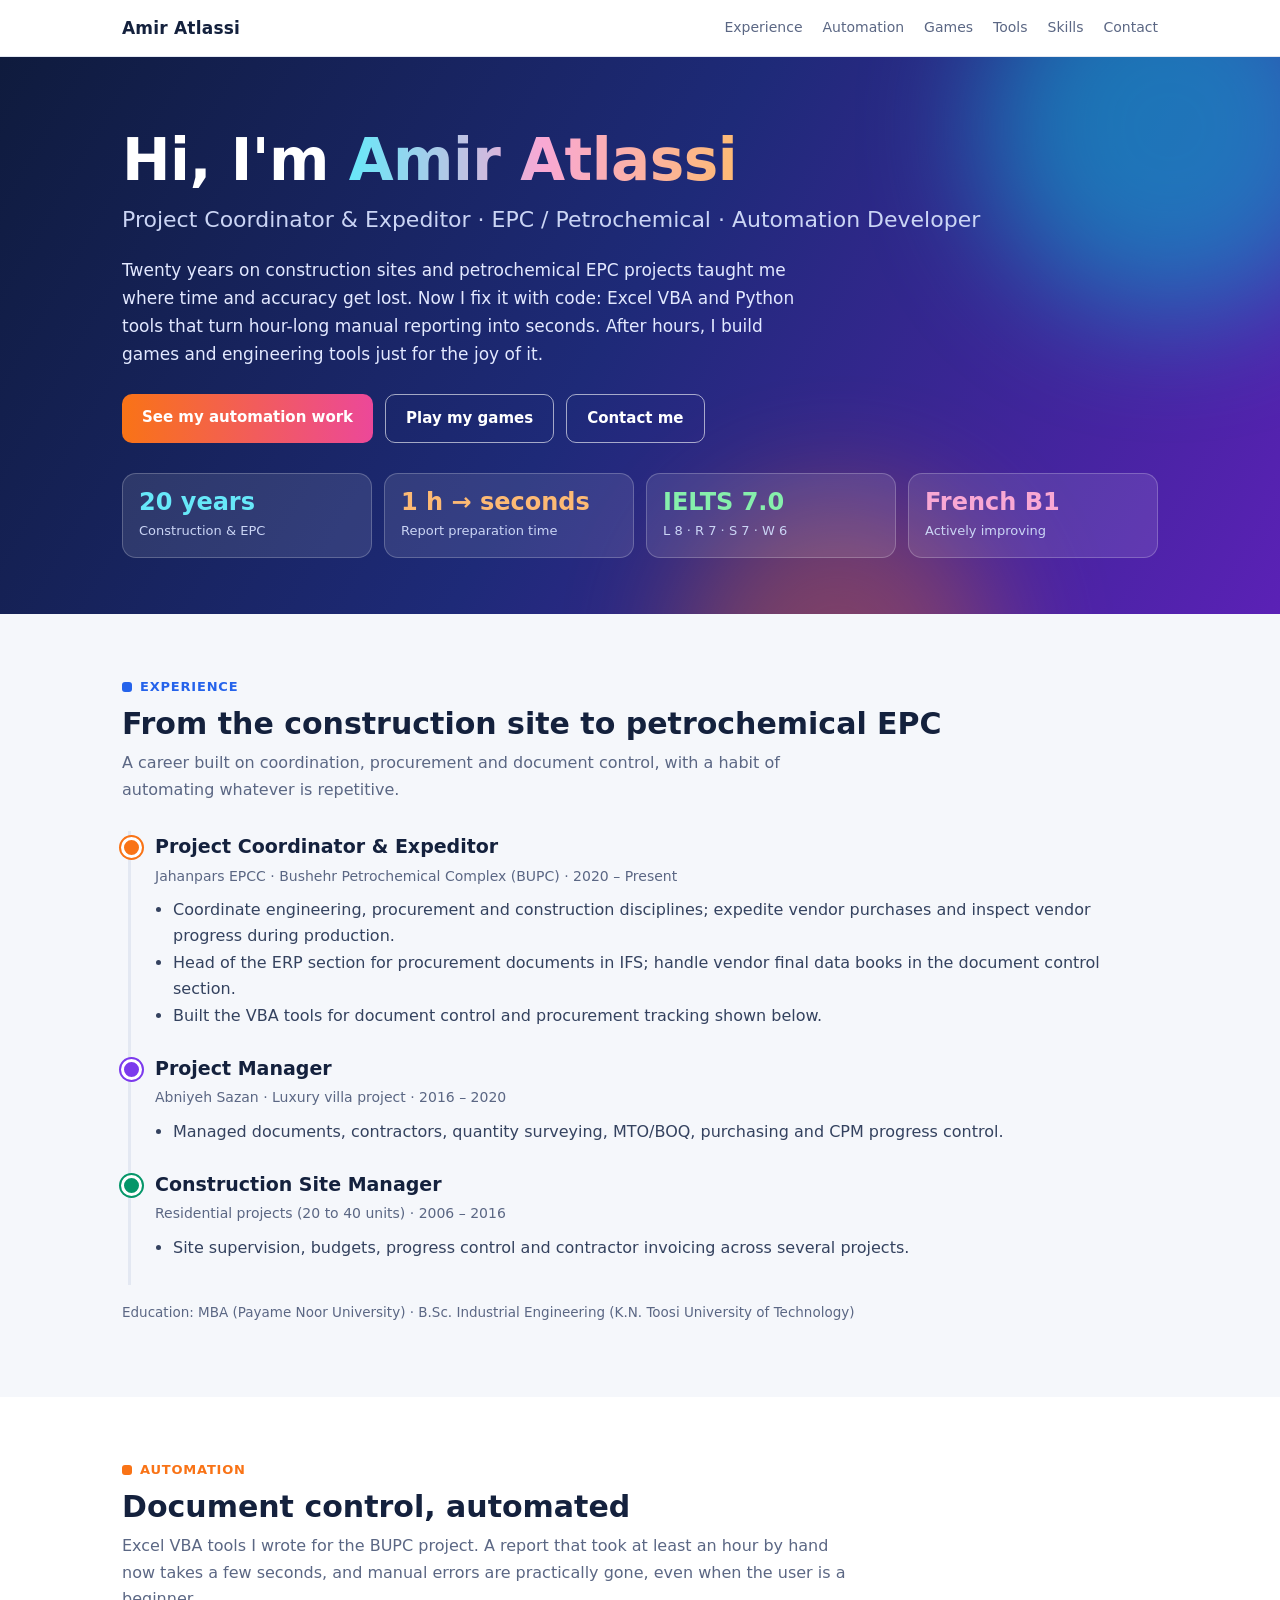
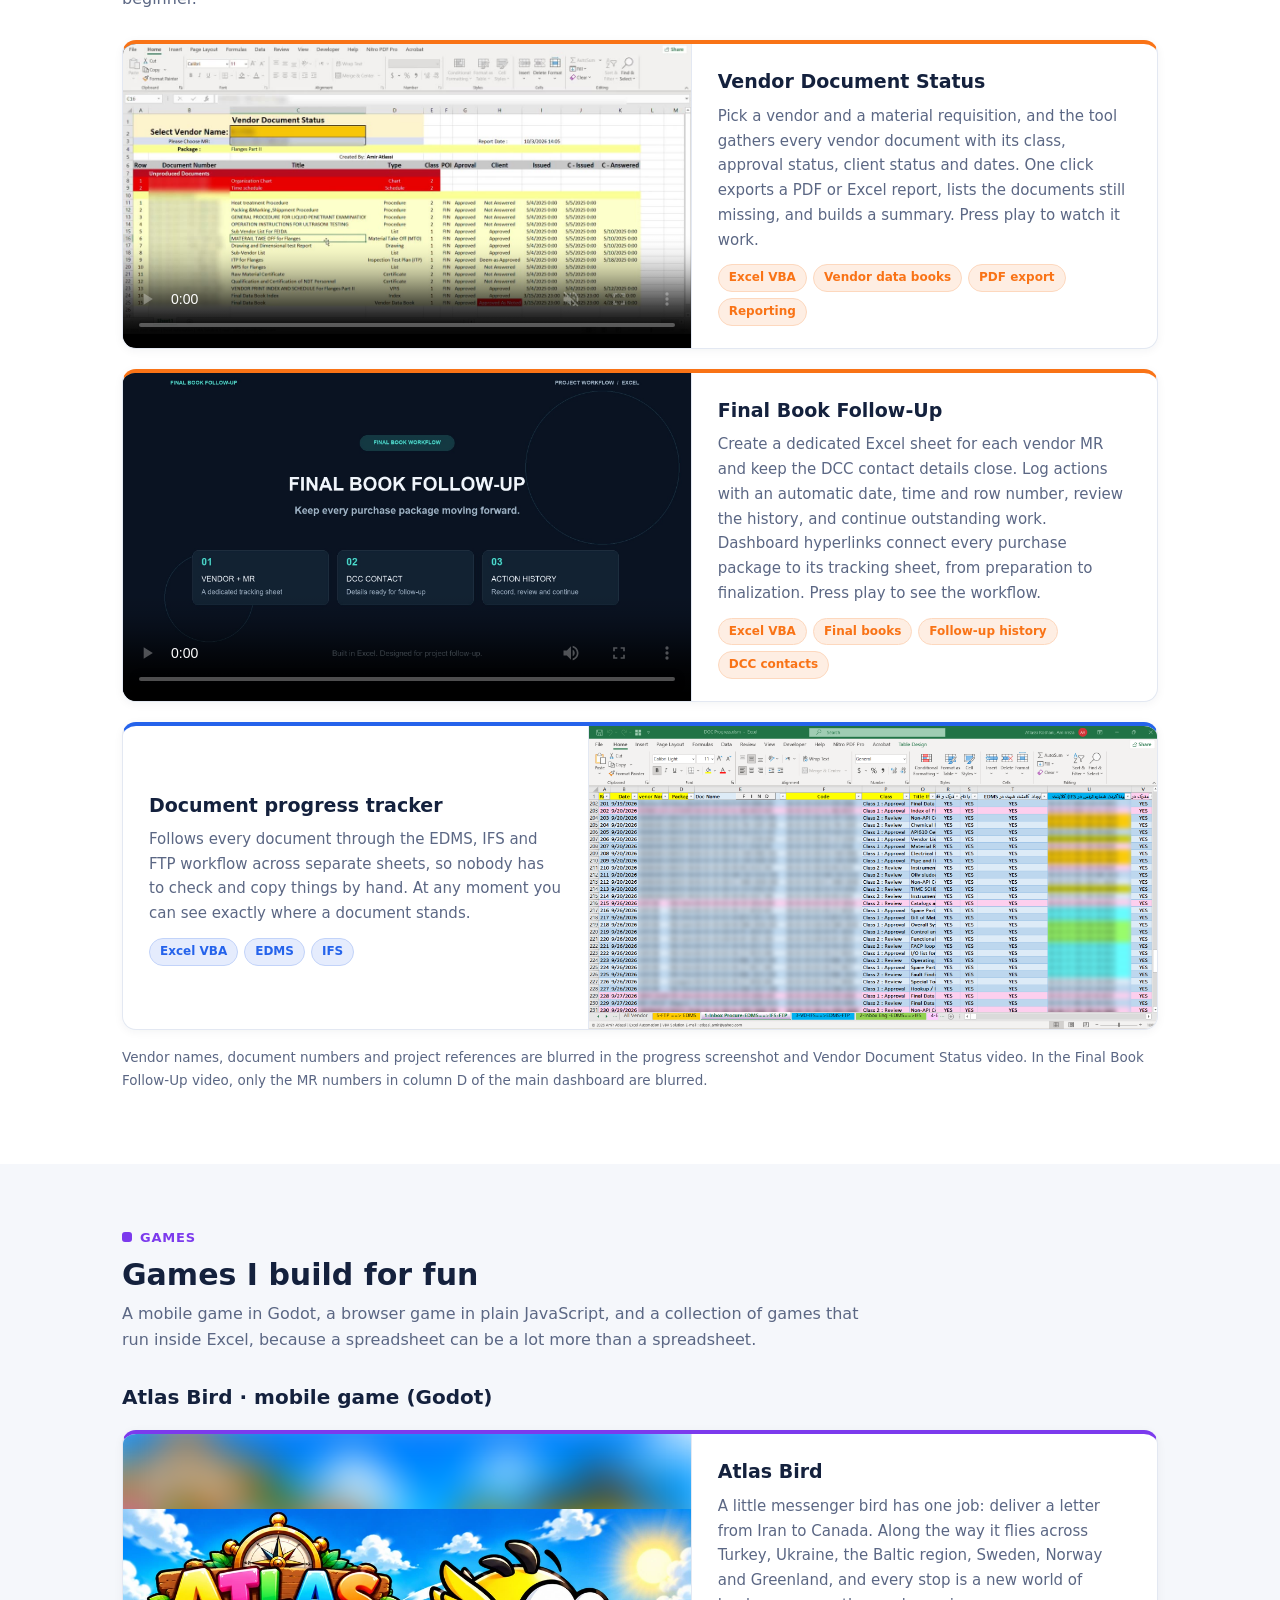
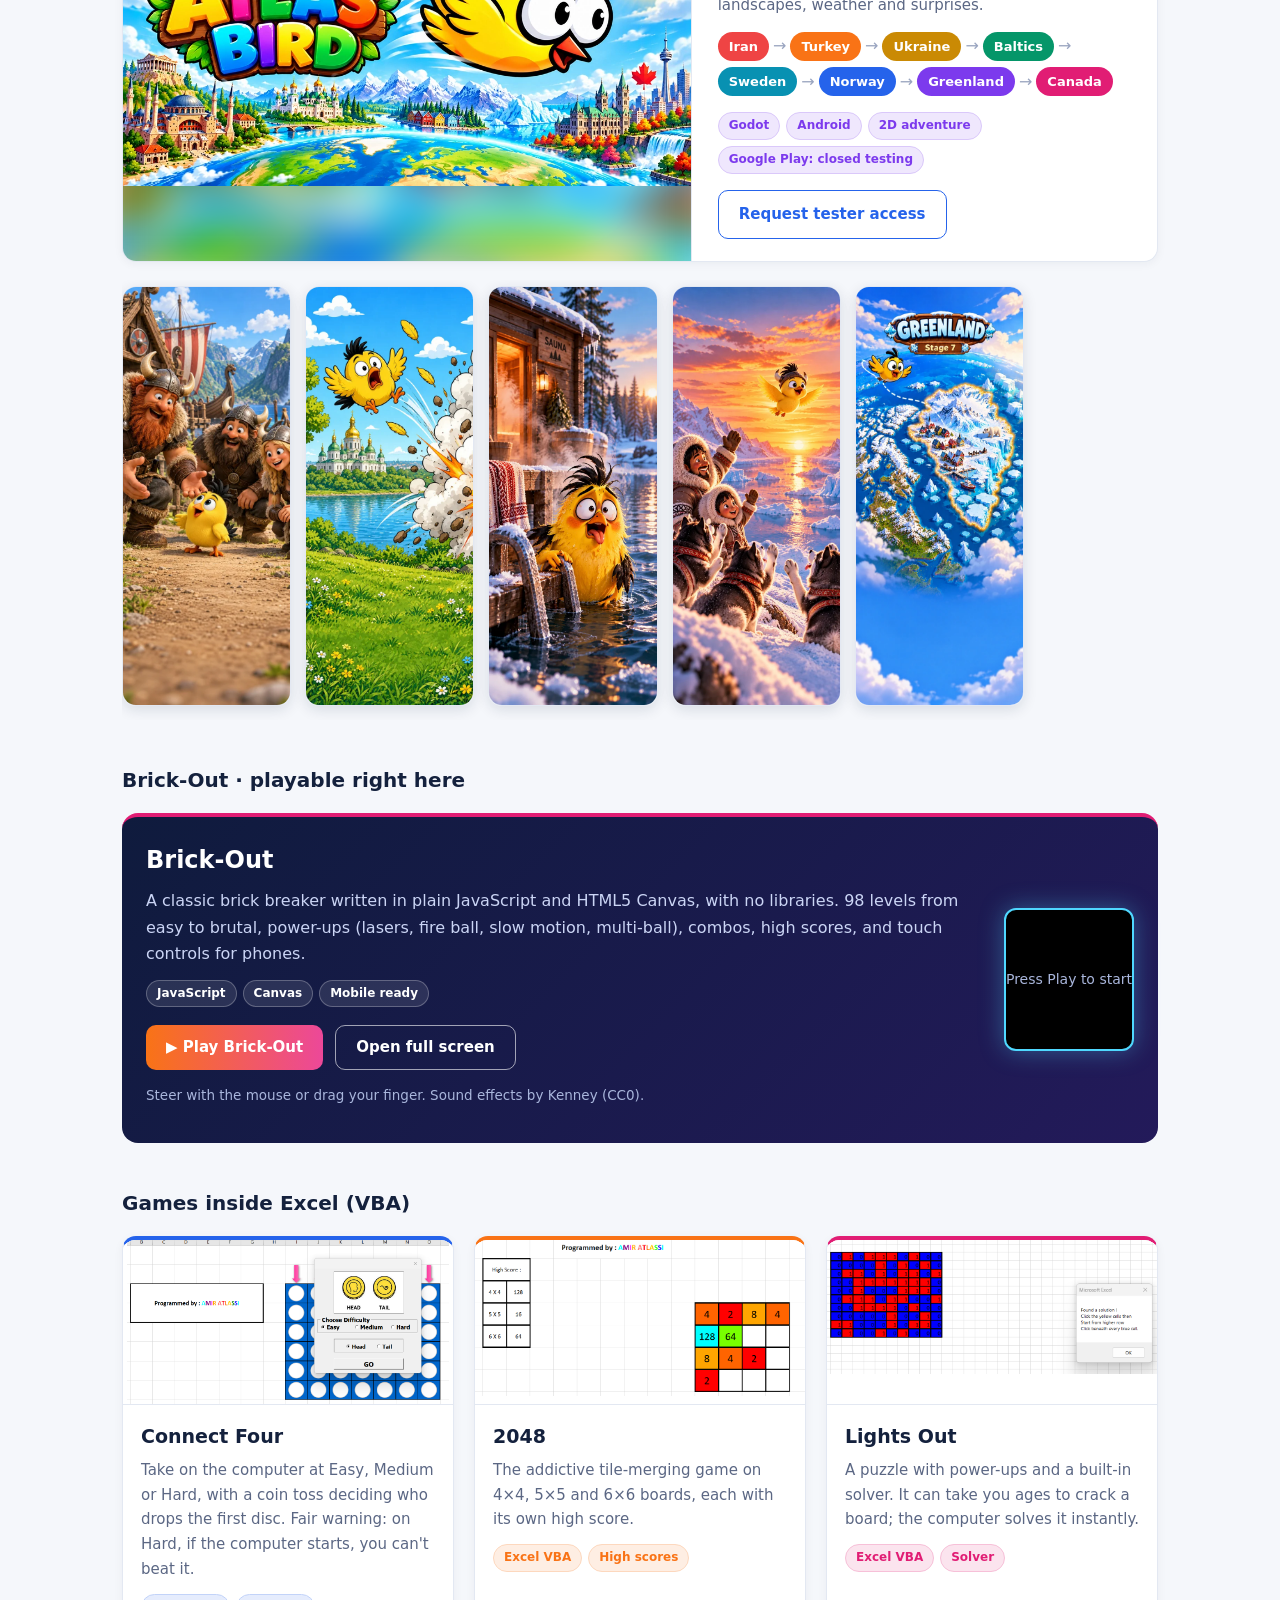
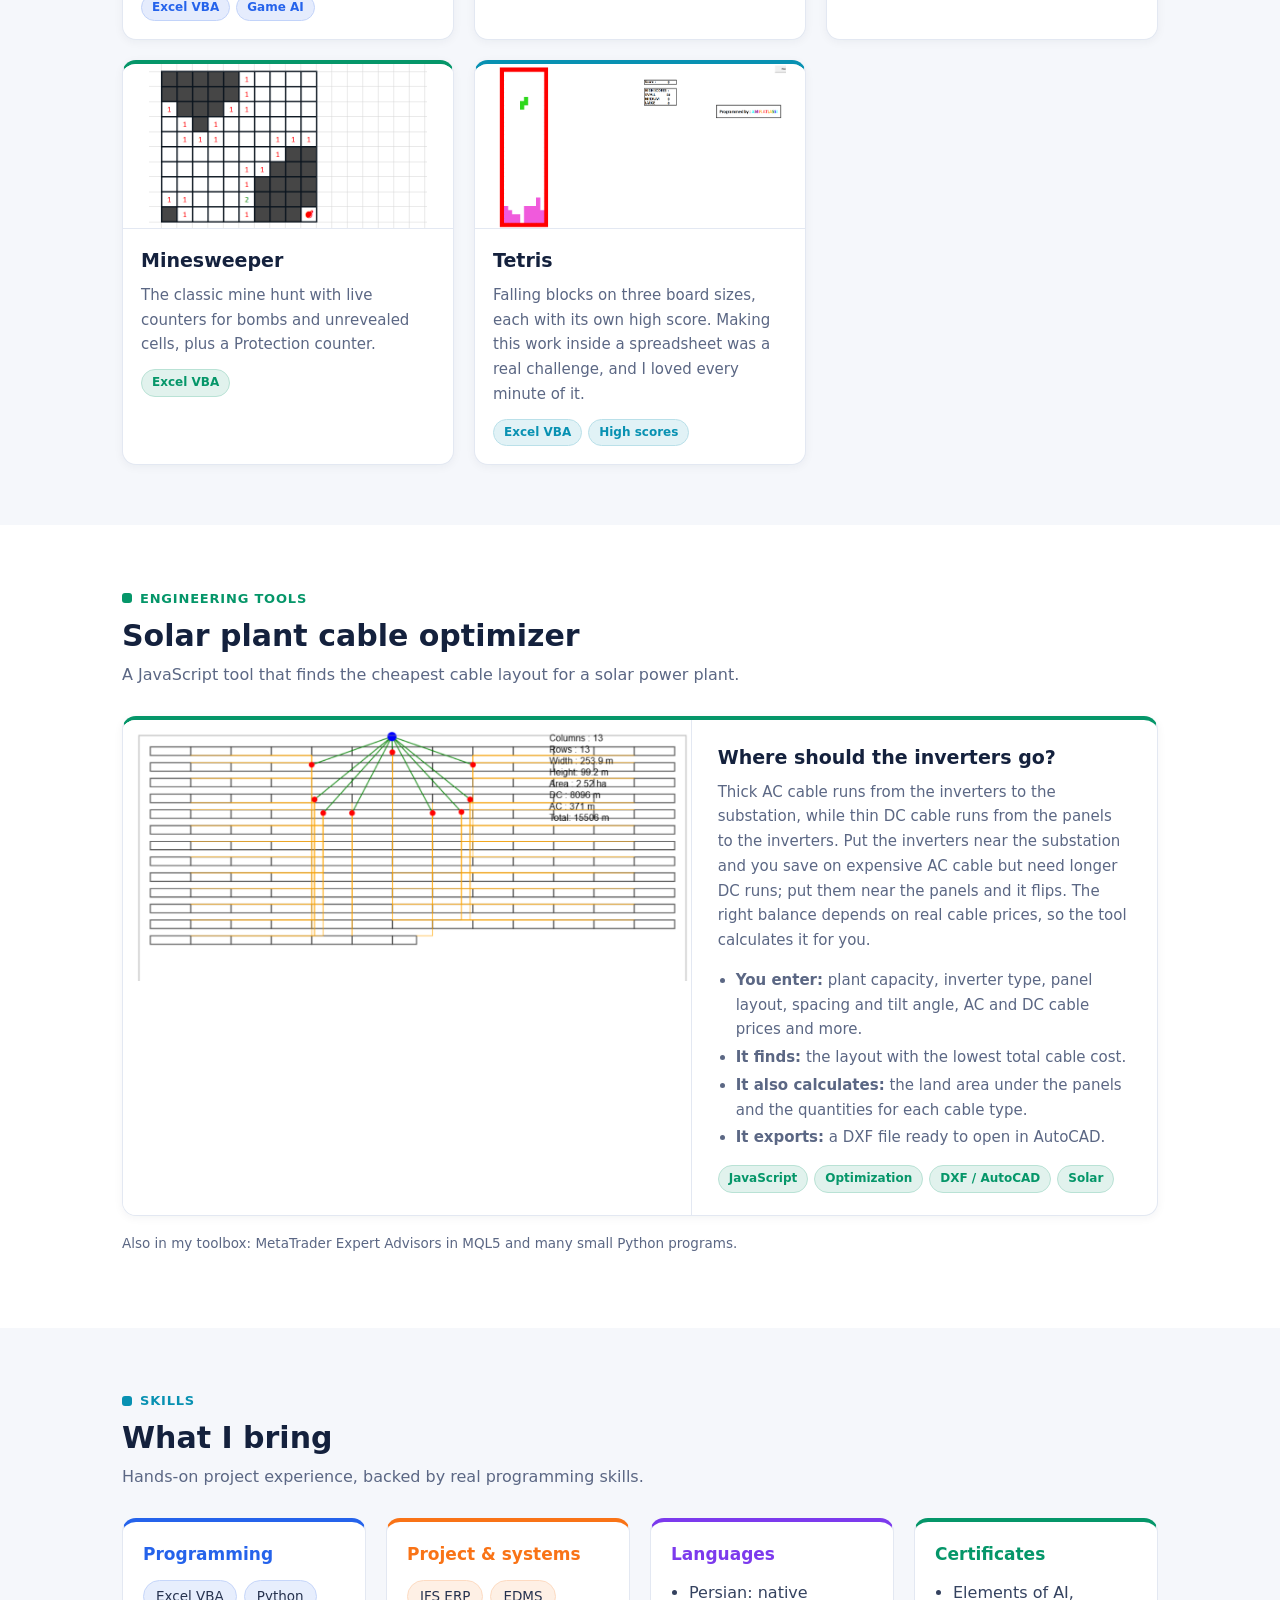
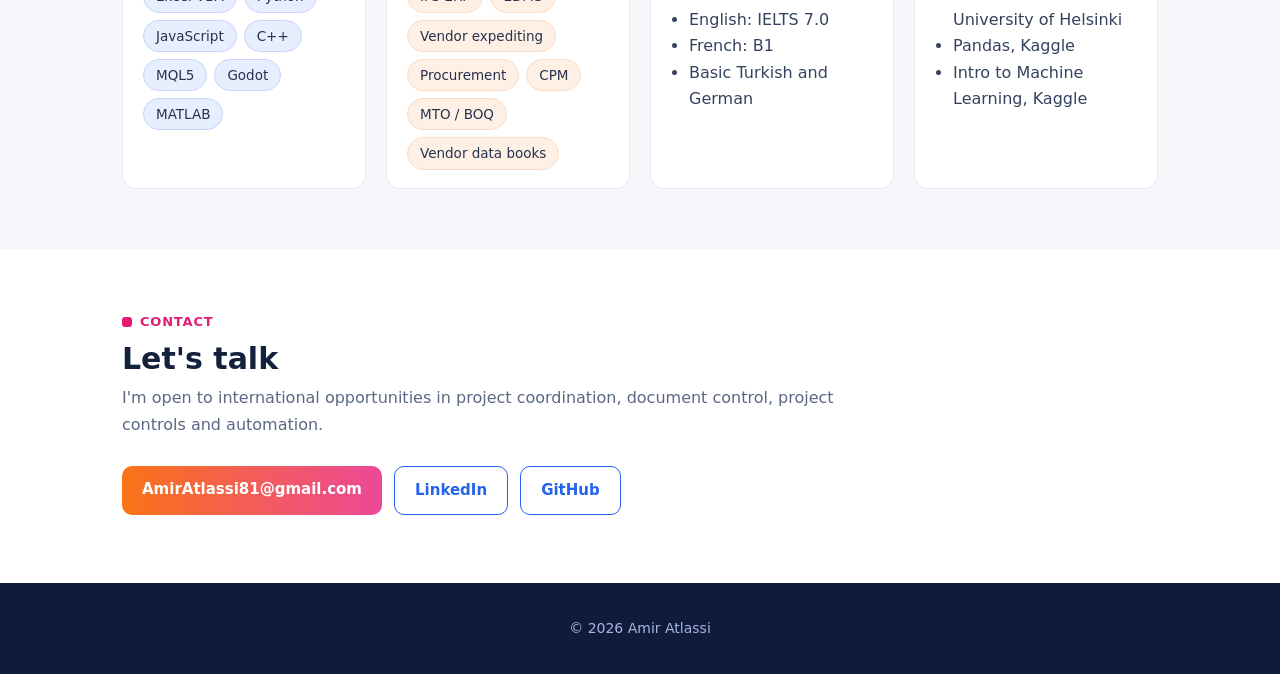
==== index.html @ b9b685b1 "update" ====
<!DOCTYPE html>
<html lang="en">
<head>
<meta charset="UTF-8">
<meta name="viewport" content="width=device-width, initial-scale=1">
<title>Amir Atlassi | Project Coordinator & Automation Developer (EPC / Petrochemical)</title>
<link rel="canonical" href="https://amiratlassi.github.io/">
<meta property="og:title" content="Amir Atlassi | Project Coordinator & Automation Developer">
<meta property="og:description" content="20 years in EPC and petrochemical projects. Excel VBA and Python automation, games and engineering tools.">
<meta property="og:image" content="https://amiratlassi.github.io/assets/doc-status-poster.jpg">
<meta name="description" content="Project coordinator and expeditor with 20 years in construction and petrochemical EPC. Builds Excel VBA and Python automation for document control and procurement, plus games and engineering tools.">
<style>
:root{
  --bg:#f5f7fb;--card:#fff;--ink:#14213d;--mut:#5b6784;--line:#e3e8f2;
  --blue:#2563eb;--orange:#f97316;--purple:#7c3aed;--green:#059669;--pink:#e11d74;--teal:#0891b2;
  --navy:#0f1b3d;
}
*{box-sizing:border-box}html{scroll-behavior:smooth;scroll-padding-top:64px}
body{margin:0;background:var(--bg);color:var(--ink);font:16px/1.65 system-ui,-apple-system,"Segoe UI",Roboto,Arial,sans-serif}
a{color:var(--blue);text-decoration:none}
.w{max-width:1080px;margin:0 auto;padding:0 22px}

nav{position:sticky;top:0;z-index:10;background:rgba(255,255,255,.92);backdrop-filter:blur(10px);border-bottom:1px solid var(--line)}
nav .w{display:flex;gap:20px;align-items:center;height:56px;overflow-x:auto;white-space:nowrap}
nav b{margin-right:auto;font-size:17px;letter-spacing:.2px}
nav a{color:var(--mut);font-size:14px;font-weight:500}nav a:hover{color:var(--blue)}

header{background:linear-gradient(120deg,#0f1b3d 0%,#1e2a78 48%,#5b21b6 100%);color:#fff;position:relative;overflow:hidden}
header:before,header:after{content:"";position:absolute;border-radius:50%;filter:blur(60px);opacity:.55}
header:before{width:380px;height:380px;background:#06b6d4;right:-80px;top:-120px}
header:after{width:320px;height:320px;background:#f97316;right:22%;bottom:-200px;opacity:.35}
header .w{position:relative;z-index:1;padding-top:72px;padding-bottom:56px}
h1{font-size:clamp(34px,6vw,58px);line-height:1.08;margin:0 0 10px;letter-spacing:-.5px}
h1 span{background:linear-gradient(90deg,#67e8f9,#f9a8d4,#fdba74);-webkit-background-clip:text;background-clip:text;color:transparent}
.role{font-size:clamp(17px,2.4vw,22px);color:#cbd5f5;margin:0 0 18px;font-weight:500}
.lead{max-width:690px;color:#e2e8ff;font-size:17px}
.btns{display:flex;gap:12px;flex-wrap:wrap;margin:26px 0 8px}
.btn{display:inline-block;padding:11px 20px;border-radius:10px;border:1.5px solid var(--blue);color:var(--blue);font-weight:600;background:#fff;cursor:pointer;font-size:15px;font-family:inherit}
.btn:hover{background:#eef3ff}
.btn.p{background:linear-gradient(90deg,#f97316,#ec4899);color:#fff;border:0}
.btn.p:hover{filter:brightness(1.07);background:linear-gradient(90deg,#f97316,#ec4899)}
header .btn:not(.p){background:transparent;color:#fff;border-color:rgba(255,255,255,.6)}
header .btn:not(.p):hover{background:rgba(255,255,255,.12)}
.stats{display:grid;grid-template-columns:repeat(auto-fit,minmax(160px,1fr));gap:12px;margin-top:30px}
.stat{background:rgba(255,255,255,.1);border:1px solid rgba(255,255,255,.22);border-radius:14px;padding:14px 16px}
.stat b{display:block;font-size:24px;line-height:1.2}.stat span{font-size:13px;color:#cbd5f5}
.stat:nth-child(1) b{color:#67e8f9}.stat:nth-child(2) b{color:#fdba74}.stat:nth-child(3) b{color:#86efac}.stat:nth-child(4) b{color:#f9a8d4}

section{padding:60px 0}
section:nth-of-type(even){background:#fff}
.kick{display:inline-flex;align-items:center;gap:8px;font-size:13px;font-weight:700;letter-spacing:.8px;text-transform:uppercase;color:var(--c,var(--blue))}
.kick:before{content:"";width:10px;height:10px;border-radius:3px;background:var(--c,var(--blue))}
h2{font-size:30px;line-height:1.2;margin:6px 0 8px}
h2+p{color:var(--mut);margin:0 0 28px;max-width:740px}
h3.sub{margin:44px 0 16px;font-size:20px}
.grid{display:grid;grid-template-columns:repeat(auto-fill,minmax(310px,1fr));gap:20px}
.card{--c:var(--blue);background:var(--card);border:1px solid var(--line);border-top:4px solid var(--c);border-radius:14px;overflow:hidden;display:flex;flex-direction:column;box-shadow:0 2px 10px rgba(20,33,61,.05);transition:transform .15s,box-shadow .15s}
.card:hover{transform:translateY(-2px);box-shadow:0 8px 24px rgba(20,33,61,.10)}
.card img,.card video{width:100%;aspect-ratio:16/10;object-fit:cover;object-position:top;cursor:zoom-in;display:block;border-bottom:1px solid var(--line);background:#eef1f7}
.card img.xl{object-fit:contain;background:#fff;aspect-ratio:2/1}
.wide>img.xl{aspect-ratio:auto}
.pic{position:relative;width:55%;flex:none;overflow:hidden;display:flex;align-items:center;justify-content:center;border-right:1px solid var(--line)}
.pic:before{content:"";position:absolute;inset:-24px;background:var(--bg) center/cover;filter:blur(20px) saturate(1.1)}
.card .pic img{position:relative;width:100%;height:auto;aspect-ratio:auto;object-fit:contain;border:0;background:none}
.card video{cursor:default;background:#000;object-fit:contain}
.card .t{padding:16px 18px 18px}.card h3{margin:0 0 6px;font-size:19px}.card p{margin:0;color:var(--mut);font-size:15px}
.tags{display:flex;gap:6px;flex-wrap:wrap;margin-top:12px}
.tags i{font-style:normal;font-size:12px;font-weight:600;padding:3px 10px;border-radius:20px;background:color-mix(in srgb,var(--c) 12%,#fff);color:var(--c);border:1px solid color-mix(in srgb,var(--c) 28%,#fff)}
.wide{grid-column:1/-1;flex-direction:row}
.wide>img,.wide>video{width:55%;aspect-ratio:auto;border:0;border-right:1px solid var(--line);flex:none}
.wide .t{display:flex;flex-direction:column;justify-content:center;padding:22px 26px}
.wide.rev{flex-direction:row-reverse}.wide.rev>img{border-right:0;border-left:1px solid var(--line)}
@media(max-width:760px){.wide,.wide.rev{flex-direction:column}.wide>img,.wide>video,.pic{width:100%;border:0;border-bottom:1px solid var(--line)}}
.c-blue{--c:var(--blue)}.c-orange{--c:var(--orange)}.c-purple{--c:var(--purple)}.c-green{--c:var(--green)}.c-pink{--c:var(--pink)}.c-teal{--c:var(--teal)}
ul.pts{margin:12px 0 0;padding-left:18px;color:var(--mut);font-size:15px}ul.pts li{margin:3px 0}

.timeline{border-left:3px solid var(--line);margin-left:6px}
.job{padding:0 0 24px 24px;position:relative}.job:before{content:"";position:absolute;left:-10px;top:6px;width:15px;height:15px;border-radius:50%;background:var(--c,var(--blue));border:3px solid #fff;box-shadow:0 0 0 2px var(--c,var(--blue))}
.job h3{margin:0;font-size:19px}.job small{color:var(--mut);font-size:14px}.job ul{margin:8px 0 0;padding-left:18px;color:#34425f}
.note{font-size:13.5px;color:var(--mut);margin-top:16px}

.route{display:flex;flex-wrap:wrap;gap:6px 4px;align-items:center;margin:14px 0 4px}
.route span{font-size:13px;font-weight:700;padding:4px 11px;border-radius:20px;color:#fff}
.route em{font-style:normal;color:#9aa5c0}
.strip{display:flex;gap:14px;overflow-x:auto;padding:6px 0 14px;scroll-snap-type:x proximity}
.strip img{height:420px;width:auto;flex:none;border-radius:14px;border:1px solid var(--line);cursor:zoom-in;scroll-snap-align:start;box-shadow:0 4px 14px rgba(20,33,61,.12)}
@media(max-width:600px){.strip img{height:330px}}

.play{background:linear-gradient(135deg,#0f1b3d,#231a5a);color:#fff;border-radius:16px;padding:24px;display:grid;grid-template-columns:1fr auto;gap:26px;align-items:center;border-top:4px solid var(--pink)}
@media(max-width:780px){.play{grid-template-columns:1fr}}
.play h3{margin:0 0 8px;font-size:24px}.play p{color:#cbd5f5;margin:0 0 12px}
.play .tags i{background:rgba(255,255,255,.1);color:#fff;border-color:rgba(255,255,255,.25)}
.brick-actions{display:flex;flex-wrap:wrap;gap:12px}
.brick-actions .btn{display:flex;align-items:center;justify-content:center;text-align:center;line-height:1.4;min-height:44px;max-width:100%;white-space:normal}
.brick-actions a.btn{background:transparent;color:#fff;border-color:rgba(255,255,255,.6)}
.play>div{min-width:0}
@media(max-width:780px){.brick-actions{flex-direction:column}.brick-actions .btn{width:100%}}
.play .note{color:#a9b6dc}
.frame{width:min(100%,440px);aspect-ratio:1/1.1;border:2px solid #4fd8ff;border-radius:12px;box-shadow:0 0 24px rgba(79,216,255,.35);overflow:hidden;background:#000;display:flex;align-items:center;justify-content:center;margin:0 auto}
.frame iframe{width:100%;height:100%;border:0}

.cols{display:grid;grid-template-columns:repeat(auto-fit,minmax(225px,1fr));gap:20px}
.box{--c:var(--blue);background:var(--card);border:1px solid var(--line);border-top:4px solid var(--c);border-radius:14px;padding:18px 20px}
.box h3{margin:0 0 12px;font-size:17px;color:var(--c)}
.chips{display:flex;gap:7px;flex-wrap:wrap}
.chips span{padding:4px 12px;border-radius:20px;font-size:13.5px;font-weight:500;background:color-mix(in srgb,var(--c) 11%,#fff);color:#26324f;border:1px solid color-mix(in srgb,var(--c) 26%,#fff)}
.box ul{margin:0;padding-left:18px;color:#34425f}

footer{padding:34px 0;background:var(--navy);color:#a9b6dc;font-size:14px;text-align:center}
#lb{position:fixed;inset:0;background:rgba(10,16,35,.9);display:none;align-items:center;justify-content:center;z-index:30;padding:16px;cursor:zoom-out}
#lb img{max-width:100%;max-height:100%;border-radius:10px;background:#fff}
</style>
</head>
<body>
<nav><div class="w"><b>Amir Atlassi</b><a href="#experience">Experience</a><a href="#automation">Automation</a><a href="#games">Games</a><a href="#tools">Tools</a><a href="#skills">Skills</a><a href="#contact">Contact</a></div></nav>

<header><div class="w">
<h1>Hi, I'm <span>Amir Atlassi</span></h1>
<p class="role">Project Coordinator &amp; Expeditor · EPC / Petrochemical · Automation Developer</p>
<p class="lead">Twenty years on construction sites and petrochemical EPC projects taught me where time and accuracy get lost. Now I fix it with code: Excel VBA and Python tools that turn hour-long manual reporting into seconds. After hours, I build games and engineering tools just for the joy of it.</p>
<div class="btns"><a class="btn p" href="#automation">See my automation work</a><a class="btn" href="#games">Play my games</a><a class="btn" href="#contact">Contact me</a></div>
<div class="stats">
<div class="stat"><b>20 years</b><span>Construction &amp; EPC</span></div>
<div class="stat"><b>1 h → seconds</b><span>Report preparation time</span></div>
<div class="stat"><b>IELTS 7.0</b><span>L 8 · R 7 · S 7 · W 6</span></div>
<div class="stat"><b>French B1</b><span>Actively improving</span></div>
</div></div></header>

<section id="experience" style="--c:var(--blue)"><div class="w">
<span class="kick">Experience</span>
<h2>From the construction site to petrochemical EPC</h2>
<p>A career built on coordination, procurement and document control, with a habit of automating whatever is repetitive.</p>
<div class="timeline">
<div class="job" style="--c:var(--orange)"><h3>Project Coordinator &amp; Expeditor</h3><small>Jahanpars EPCC · Bushehr Petrochemical Complex (BUPC) · 2020 – Present</small>
<ul><li>Coordinate engineering, procurement and construction disciplines; expedite vendor purchases and inspect vendor progress during production.</li><li>Head of the ERP section for procurement documents in IFS; handle vendor final data books in the document control section.</li><li>Built the VBA tools for document control and procurement tracking shown below.</li></ul></div>
<div class="job" style="--c:var(--purple)"><h3>Project Manager</h3><small>Abniyeh Sazan · Luxury villa project · 2016 – 2020</small>
<ul><li>Managed documents, contractors, quantity surveying, MTO/BOQ, purchasing and CPM progress control.</li></ul></div>
<div class="job" style="--c:var(--green)"><h3>Construction Site Manager</h3><small>Residential projects (20 to 40 units) · 2006 – 2016</small>
<ul><li>Site supervision, budgets, progress control and contractor invoicing across several projects.</li></ul></div>
</div>
<p class="note">Education: MBA (Payame Noor University) · B.Sc. Industrial Engineering (K.N. Toosi University of Technology)</p>
</div></section>

<section id="automation" style="--c:var(--orange)"><div class="w">
<span class="kick">Automation</span>
<h2>Document control, automated</h2>
<p>Excel VBA tools I wrote for the BUPC project. A report that took at least an hour by hand now takes a few seconds, and manual errors are practically gone, even when the user is a beginner.</p>
<div class="grid">
<div class="card c-orange wide"><video controls muted playsinline preload="metadata" poster="assets/doc-status-poster.jpg"><source src="assets/doc-status-demo.mp4" type="video/mp4"></video>
<div class="t"><h3>Vendor Document Status</h3><p>Pick a vendor and a material requisition, and the tool gathers every vendor document with its class, approval status, client status and dates. One click exports a PDF or Excel report, lists the documents still missing, and builds a summary. Press play to watch it work.</p><div class="tags"><i>Excel VBA</i><i>Vendor data books</i><i>PDF export</i><i>Reporting</i></div></div></div>
<div class="card c-orange wide"><video controls playsinline preload="metadata" poster="assets/final-book-follow-up-poster.jpg" aria-label="Final Book Follow-Up product demonstration"><source src="assets/final-book-follow-up-demo.mp4" type="video/mp4">Your browser does not support HTML video. <a href="assets/final-book-follow-up-demo.mp4">Download the demonstration.</a></video>
<div class="t"><h3>Final Book Follow-Up</h3><p>Create a dedicated Excel sheet for each vendor MR and keep the DCC contact details close. Log actions with an automatic date, time and row number, review the history, and continue outstanding work. Dashboard hyperlinks connect every purchase package to its tracking sheet, from preparation to finalization. Press play to see the workflow.</p><div class="tags"><i>Excel VBA</i><i>Final books</i><i>Follow-up history</i><i>DCC contacts</i></div></div></div>
<div class="card c-blue wide rev"><img src="assets/doc-progress.png" alt="Document progress tracker" data-zoom>
<div class="t"><h3>Document progress tracker</h3><p>Follows every document through the EDMS, IFS and FTP workflow across separate sheets, so nobody has to check and copy things by hand. At any moment you can see exactly where a document stands.</p><div class="tags"><i>Excel VBA</i><i>EDMS</i><i>IFS</i></div></div></div>
</div>
<p class="note">Vendor names, document numbers and project references are blurred in the progress screenshot and Vendor Document Status video. In the Final Book Follow-Up video, only the MR numbers in column D of the main dashboard are blurred.</p>
</div></section>

<section id="games" style="--c:var(--purple)"><div class="w">
<span class="kick">Games</span>
<h2>Games I build for fun</h2>
<p>A mobile game in Godot, a browser game in plain JavaScript, and a collection of games that run inside Excel, because a spreadsheet can be a lot more than a spreadsheet.</p>

<h3 class="sub" style="margin-top:0">Atlas Bird · mobile game (Godot)</h3>
<div class="grid"><div class="card c-purple wide"><div class="pic" style="--bg:url(assets/atlas-bird.webp)"><img src="assets/atlas-bird.webp" alt="Atlas Bird featured artwork" data-zoom></div>
<div class="t"><h3>Atlas Bird</h3><p>A little messenger bird has one job: deliver a letter from Iran to Canada. Along the way it flies across Turkey, Ukraine, the Baltic region, Sweden, Norway and Greenland, and every stop is a new world of landscapes, weather and surprises.</p>
<div class="route"><span style="background:#ef4444">Iran</span><em>→</em><span style="background:#f97316">Turkey</span><em>→</em><span style="background:#ca8a04">Ukraine</span><em>→</em><span style="background:#059669">Baltics</span><em>→</em><span style="background:#0891b2">Sweden</span><em>→</em><span style="background:#2563eb">Norway</span><em>→</em><span style="background:#7c3aed">Greenland</span><em>→</em><span style="background:#e11d74">Canada</span></div>
<div class="tags"><i>Godot</i><i>Android</i><i>2D adventure</i><i>Google Play: closed testing</i></div>
<p style="margin-top:16px"><a class="btn" href="mailto:AmirAtlassi81@gmail.com?subject=Tester%20access%20request%20for%20Atlas%20Bird">Request tester access</a></p></div></div></div>
<div class="strip" style="margin-top:18px">
<img src="assets/godot-viking.webp" alt="Atlas Bird: Viking village" data-zoom>
<img src="assets/godot-flight.webp" alt="Atlas Bird: flying over a river" data-zoom>
<img src="assets/godot-sauna.webp" alt="Atlas Bird: sauna scene" data-zoom>
<img src="assets/godot-arctic.webp" alt="Atlas Bird: Arctic sunset" data-zoom>
<img src="assets/greenland.webp" alt="Atlas Bird: Greenland stage 7 artwork" data-zoom>
</div>

<h3 class="sub">Brick-Out · playable right here</h3>
<div class="play">
<div><h3>Brick-Out</h3>
<p>A classic brick breaker written in plain JavaScript and HTML5 Canvas, with no libraries. 98 levels from easy to brutal, power-ups (lasers, fire ball, slow motion, multi-ball), combos, high scores, and touch controls for phones.</p>
<div class="tags" style="margin:0 0 18px"><i>JavaScript</i><i>Canvas</i><i>Mobile ready</i></div>
<div class="brick-actions">
<button class="btn p" id="playBtn">▶ Play Brick-Out</button>
<a class="btn" href="games/brick-out/index.html">Open full screen</a>
</div>
<p class="note" style="margin-top:14px">Steer with the mouse or drag your finger. Sound effects by Kenney (CC0).</p></div>
<div class="frame" id="frame"><span style="color:#a9b6dc;font-size:14px">Press Play to start</span></div>
</div>

<h3 class="sub">Games inside Excel (VBA)</h3>
<div class="grid">
<div class="card c-blue"><img class="xl" src="assets/connect-four-thumb.png" data-full="assets/connect-four.png" alt="Connect Four in Excel" data-zoom><div class="t"><h3>Connect Four</h3><p>Take on the computer at Easy, Medium or Hard, with a coin toss deciding who drops the first disc. Fair warning: on Hard, if the computer starts, you can't beat it.</p><div class="tags"><i>Excel VBA</i><i>Game AI</i></div></div></div>
<div class="card c-orange"><img class="xl" src="assets/game-2048-thumb.png" data-full="assets/game-2048.png" alt="2048 in Excel" data-zoom><div class="t"><h3>2048</h3><p>The addictive tile-merging game on 4×4, 5×5 and 6×6 boards, each with its own high score.</p><div class="tags"><i>Excel VBA</i><i>High scores</i></div></div></div>
<div class="card c-pink"><img class="xl" src="assets/lights-out-thumb.png" data-full="assets/lights-out.png" alt="Lights Out in Excel" data-zoom><div class="t"><h3>Lights Out</h3><p>A puzzle with power-ups and a built-in solver. It can take you ages to crack a board; the computer solves it instantly.</p><div class="tags"><i>Excel VBA</i><i>Solver</i></div></div></div>
<div class="card c-green"><img class="xl" src="assets/minesweeper-thumb.png" data-full="assets/minesweeper.png" alt="Minesweeper in Excel" data-zoom><div class="t"><h3>Minesweeper</h3><p>The classic mine hunt with live counters for bombs and unrevealed cells, plus a Protection counter.</p><div class="tags"><i>Excel VBA</i></div></div></div>
<div class="card c-teal"><img class="xl" src="assets/tetris-thumb.png" data-full="assets/tetris.png" alt="Tetris in Excel" data-zoom><div class="t"><h3>Tetris</h3><p>Falling blocks on three board sizes, each with its own high score. Making this work inside a spreadsheet was a real challenge, and I loved every minute of it.</p><div class="tags"><i>Excel VBA</i><i>High scores</i></div></div></div>
</div>
</div></section>

<section id="tools" style="--c:var(--green)"><div class="w">
<span class="kick">Engineering tools</span>
<h2>Solar plant cable optimizer</h2>
<p>A JavaScript tool that finds the cheapest cable layout for a solar power plant.</p>
<div class="grid"><div class="card c-green wide"><img class="xl" src="assets/cable-optimizer.png" alt="Solar plant cable optimizer" data-zoom>
<div class="t"><h3>Where should the inverters go?</h3>
<p>Thick AC cable runs from the inverters to the substation, while thin DC cable runs from the panels to the inverters. Put the inverters near the substation and you save on expensive AC cable but need longer DC runs; put them near the panels and it flips. The right balance depends on real cable prices, so the tool calculates it for you.</p>
<ul class="pts"><li><b>You enter:</b> plant capacity, inverter type, panel layout, spacing and tilt angle, AC and DC cable prices and more.</li><li><b>It finds:</b> the layout with the lowest total cable cost.</li><li><b>It also calculates:</b> the land area under the panels and the quantities for each cable type.</li><li><b>It exports:</b> a DXF file ready to open in AutoCAD.</li></ul>
<div class="tags"><i>JavaScript</i><i>Optimization</i><i>DXF / AutoCAD</i><i>Solar</i></div></div></div></div>
<p class="note">Also in my toolbox: MetaTrader Expert Advisors in MQL5 and many small Python programs.</p>
</div></section>

<section id="skills" style="--c:var(--teal)"><div class="w">
<span class="kick">Skills</span>
<h2>What I bring</h2>
<p>Hands-on project experience, backed by real programming skills.</p>
<div class="cols">
<div class="box" style="--c:var(--blue)"><h3>Programming</h3><div class="chips"><span>Excel VBA</span><span>Python</span><span>JavaScript</span><span>C++</span><span>MQL5</span><span>Godot</span><span>MATLAB</span></div></div>
<div class="box" style="--c:var(--orange)"><h3>Project &amp; systems</h3><div class="chips"><span>IFS ERP</span><span>EDMS</span><span>Vendor expediting</span><span>Procurement</span><span>CPM</span><span>MTO / BOQ</span><span>Vendor data books</span></div></div>
<div class="box" style="--c:var(--purple)"><h3>Languages</h3><ul><li>Persian: native</li><li>English: IELTS 7.0</li><li>French: B1</li><li>Basic Turkish and German</li></ul></div>
<div class="box" style="--c:var(--green)"><h3>Certificates</h3><ul><li>Elements of AI, University of Helsinki</li><li>Pandas, Kaggle</li><li>Intro to Machine Learning, Kaggle</li></ul></div>
</div></div></section>

<section id="contact" style="--c:var(--pink)"><div class="w">
<span class="kick">Contact</span>
<h2>Let's talk</h2>
<p>I'm open to international opportunities in project coordination, document control, project controls and automation.</p>
<div class="btns"><a class="btn p" href="mailto:AmirAtlassi81@gmail.com">AmirAtlassi81@gmail.com</a><a class="btn" href="https://www.linkedin.com/in/amir-atlassi-496b0a229" target="_blank" rel="noopener">LinkedIn</a><a class="btn" href="https://github.com/AmirAtlassi" target="_blank" rel="noopener">GitHub</a></div>
</div></section>

<footer>© 2026 Amir Atlassi</footer>
<div id="lb"><img alt=""></div>
<script>
var lb=document.getElementById('lb'),li=lb.querySelector('img');
document.querySelectorAll('[data-zoom]').forEach(function(i){i.onclick=function(){li.src=i.dataset.full||i.src;lb.style.display='flex'}});
lb.onclick=function(){lb.style.display='none'};
document.getElementById('playBtn').onclick=function(){document.getElementById('frame').innerHTML='<iframe src="games/brick-out/index.html" title="Brick-Out" allow="autoplay"></iframe>'};
</script>
</body>
</html>
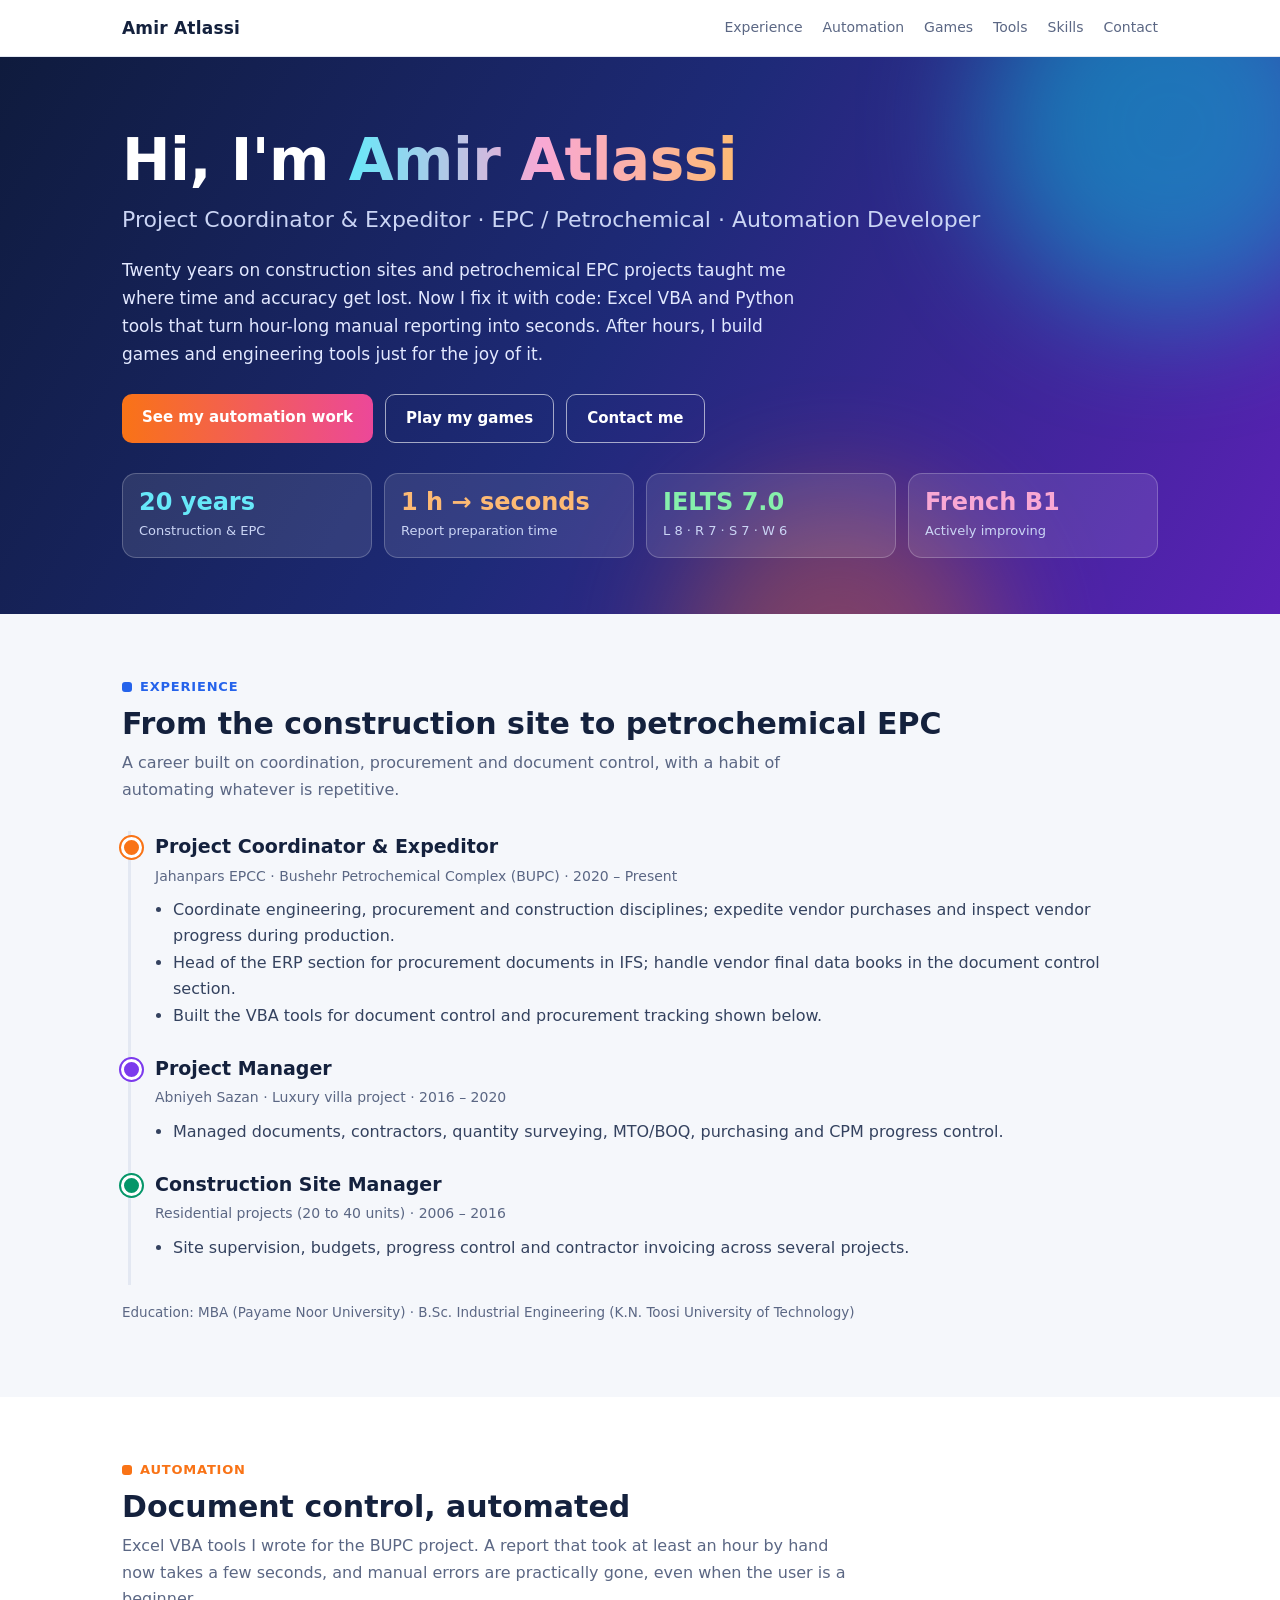
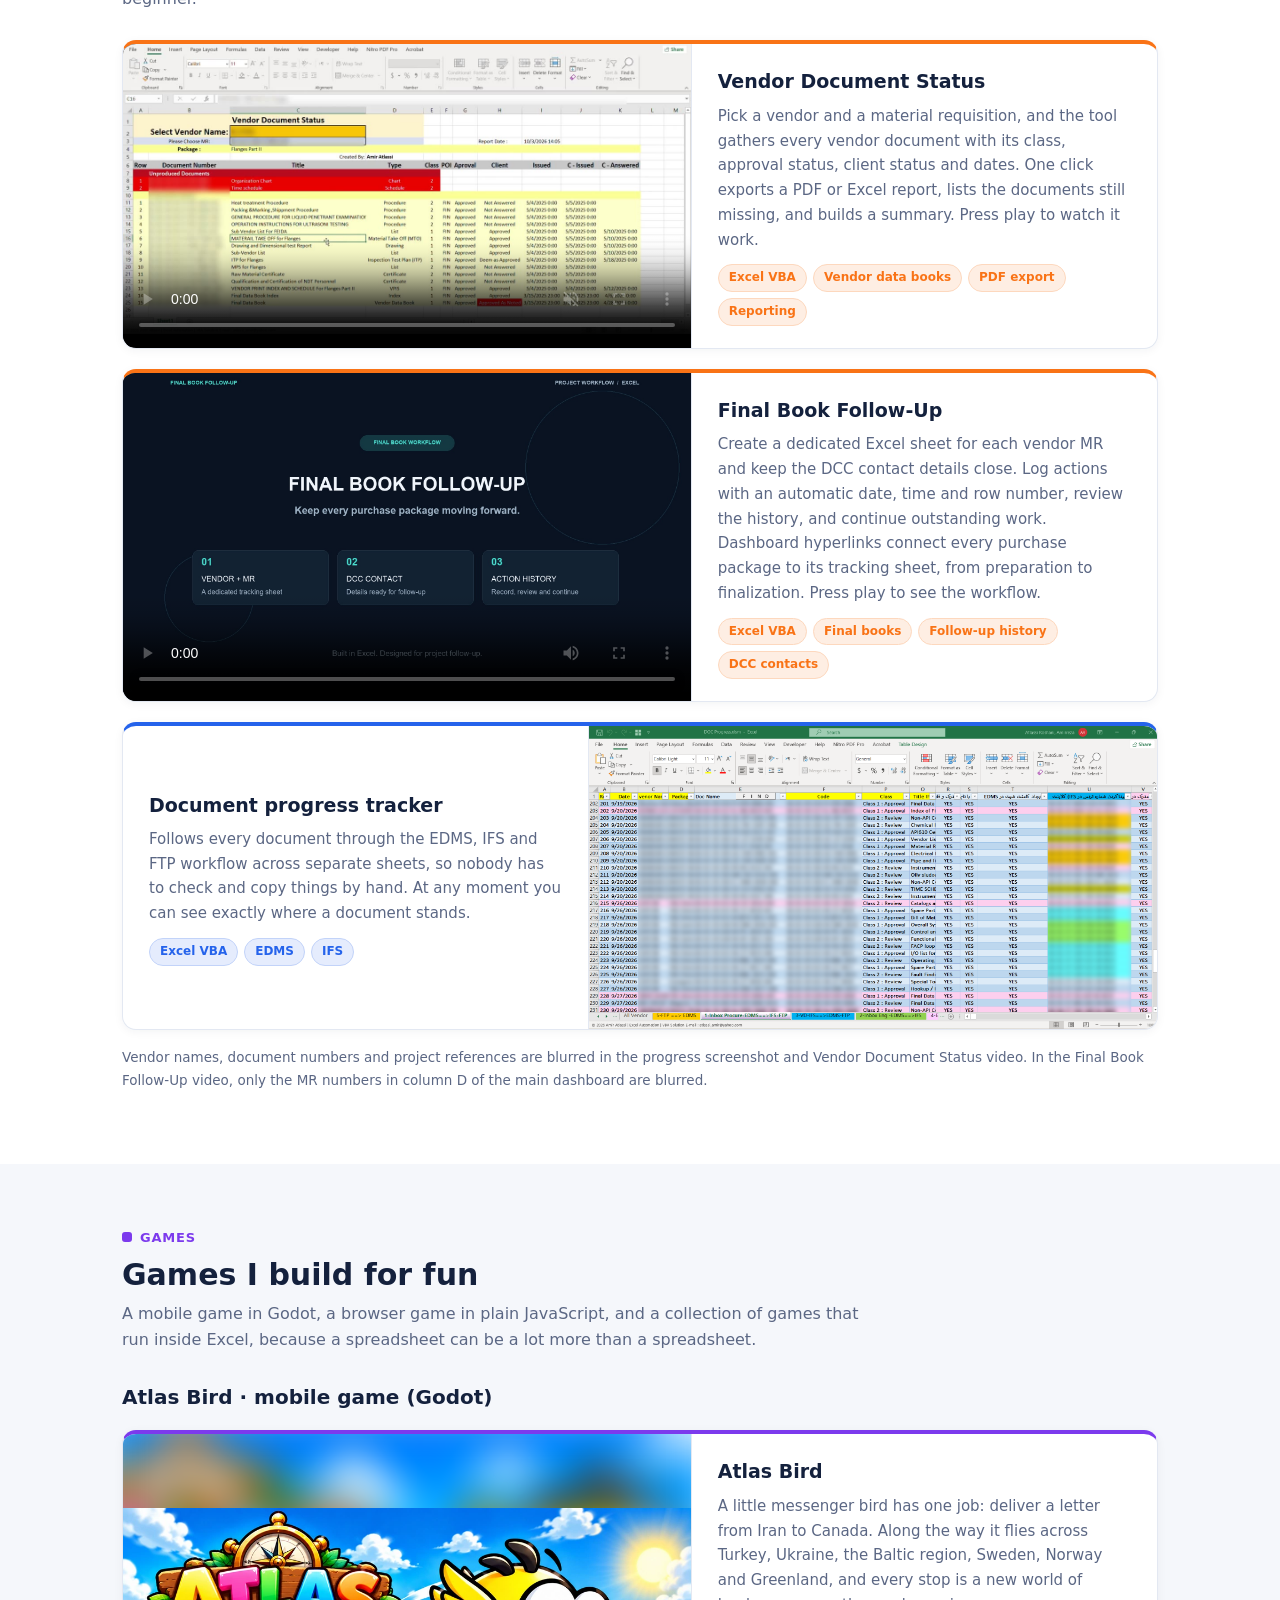
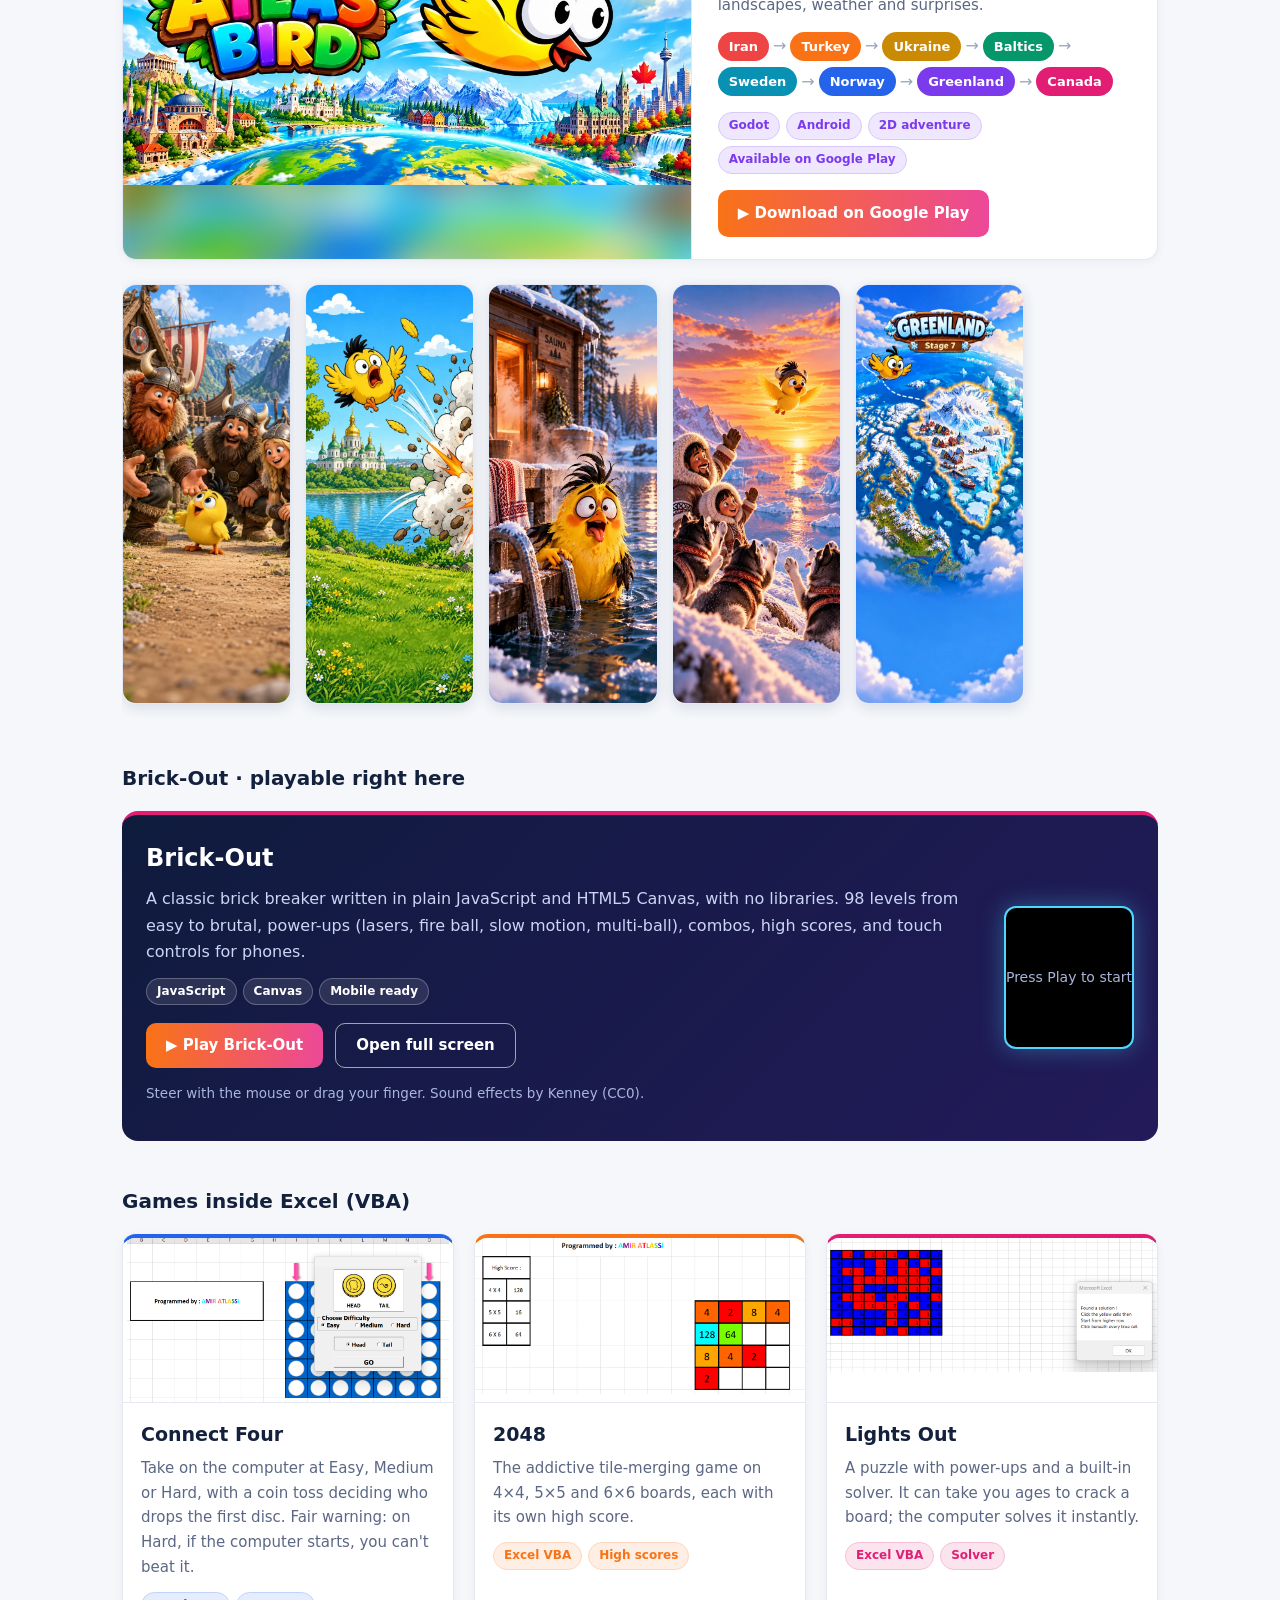
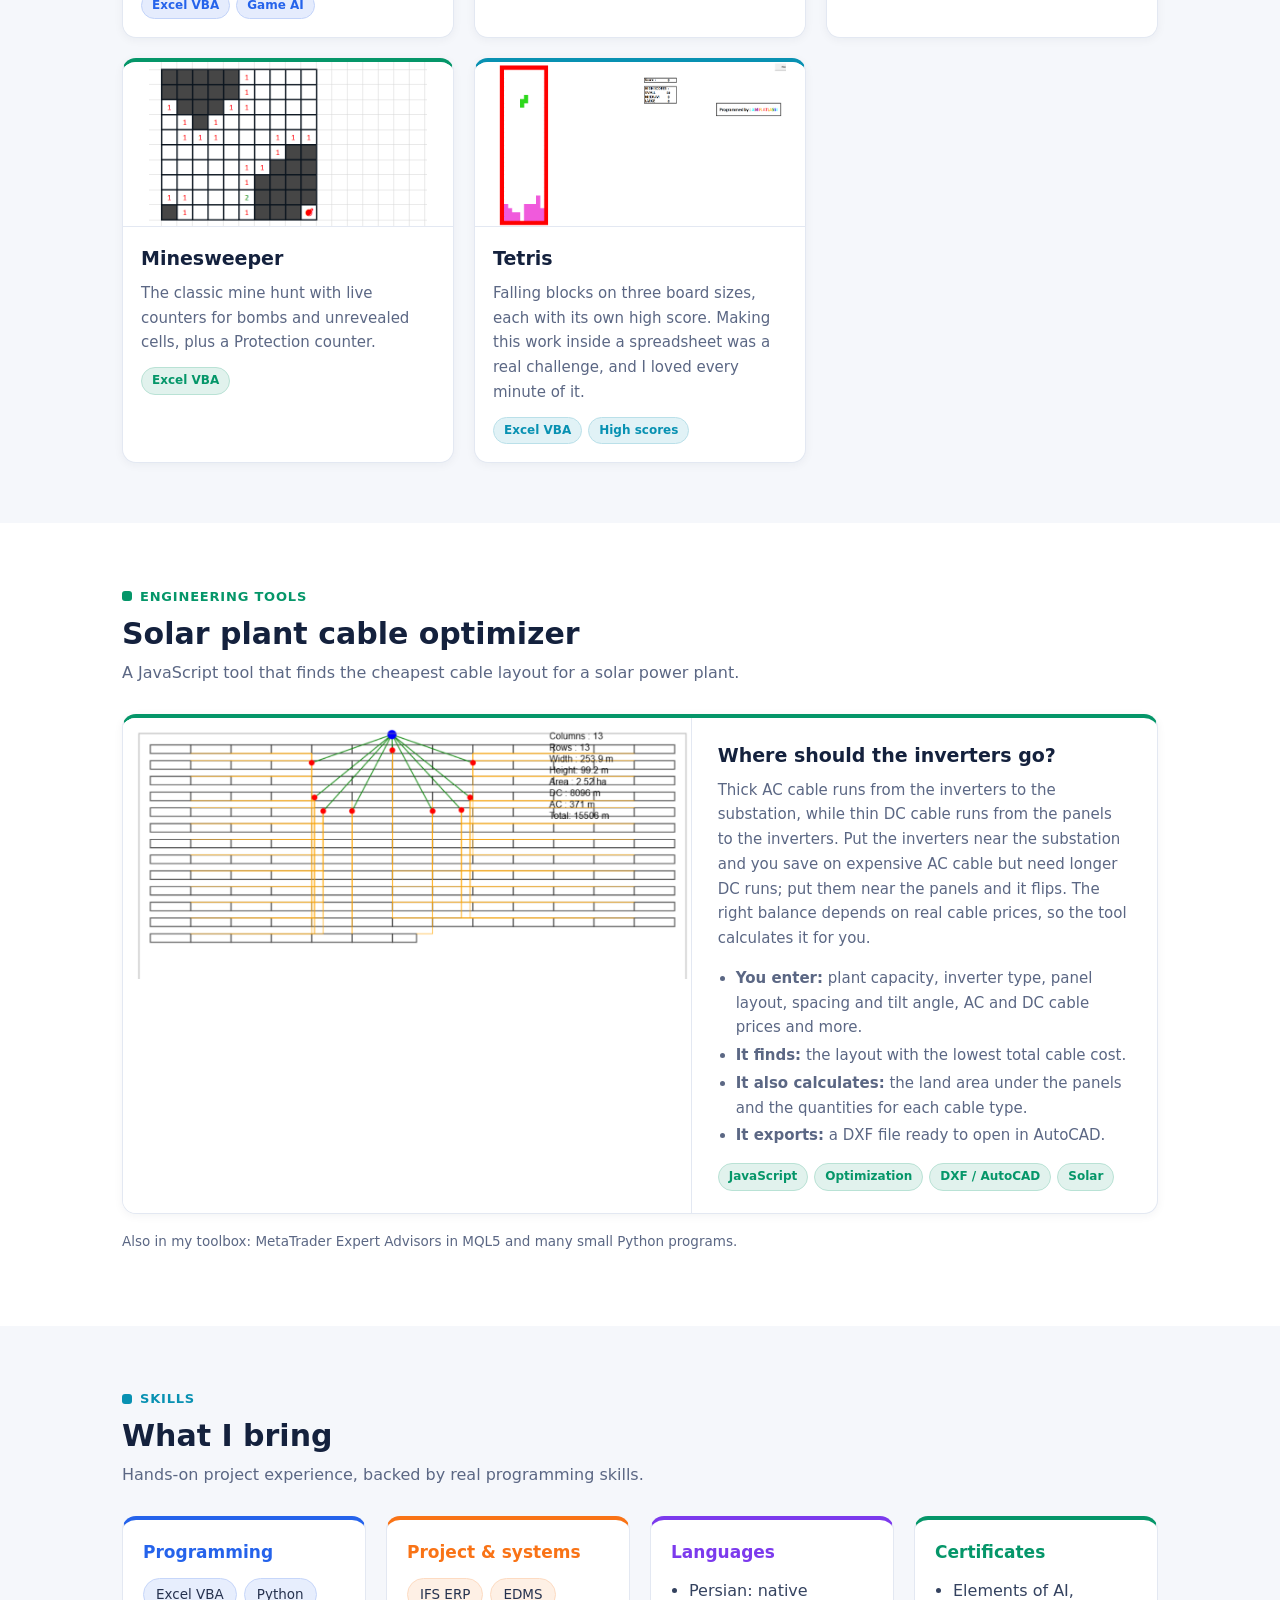
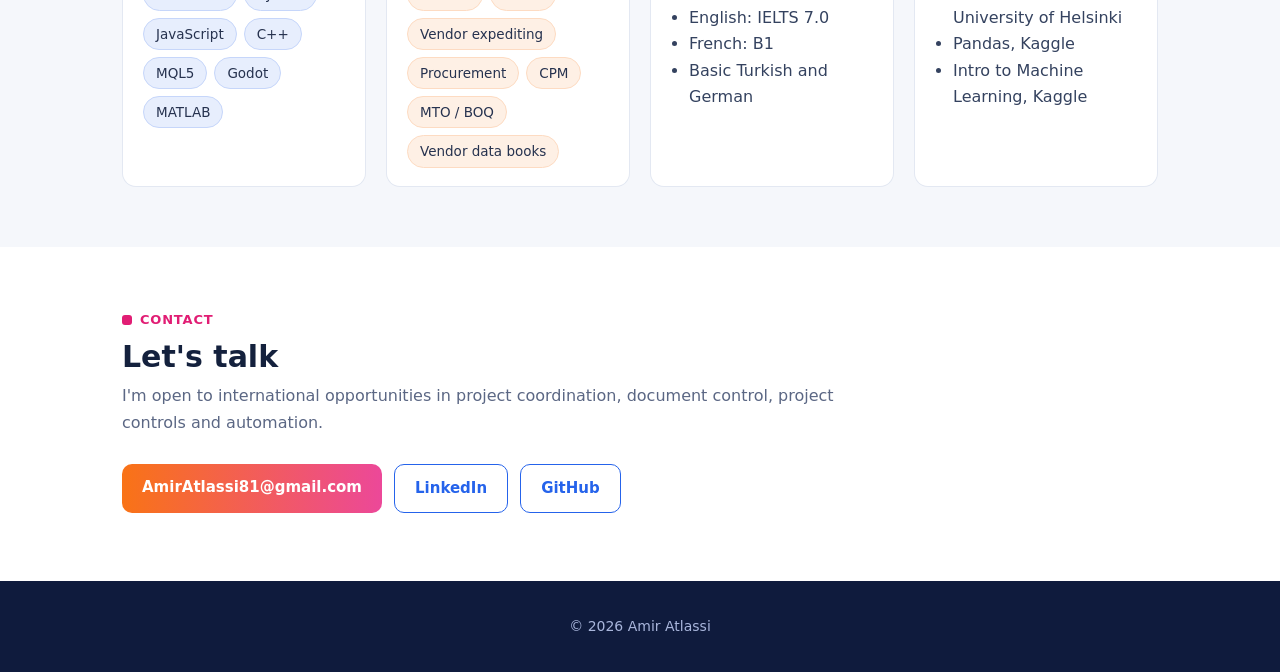
==== commit 156ef1f0: "Add Atlas Bird Google Play download link" ====
--- a/index.html
+++ b/index.html
@@ -1,3 +1,4 @@
+
 <!DOCTYPE html>
 <html lang="en">
 <head>
@@ -162,11 +163,37 @@
 <p>A mobile game in Godot, a browser game in plain JavaScript, and a collection of games that run inside Excel, because a spreadsheet can be a lot more than a spreadsheet.</p>
 
 <h3 class="sub" style="margin-top:0">Atlas Bird · mobile game (Godot)</h3>
-<div class="grid"><div class="card c-purple wide"><div class="pic" style="--bg:url(assets/atlas-bird.webp)"><img src="assets/atlas-bird.webp" alt="Atlas Bird featured artwork" data-zoom></div>
-<div class="t"><h3>Atlas Bird</h3><p>A little messenger bird has one job: deliver a letter from Iran to Canada. Along the way it flies across Turkey, Ukraine, the Baltic region, Sweden, Norway and Greenland, and every stop is a new world of landscapes, weather and surprises.</p>
-<div class="route"><span style="background:#ef4444">Iran</span><em>→</em><span style="background:#f97316">Turkey</span><em>→</em><span style="background:#ca8a04">Ukraine</span><em>→</em><span style="background:#059669">Baltics</span><em>→</em><span style="background:#0891b2">Sweden</span><em>→</em><span style="background:#2563eb">Norway</span><em>→</em><span style="background:#7c3aed">Greenland</span><em>→</em><span style="background:#e11d74">Canada</span></div>
-<div class="tags"><i>Godot</i><i>Android</i><i>2D adventure</i><i>Google Play: closed testing</i></div>
-<p style="margin-top:16px"><a class="btn" href="mailto:AmirAtlassi81@gmail.com?subject=Tester%20access%20request%20for%20Atlas%20Bird">Request tester access</a></p></div></div></div>
+<div class="grid">
+<div class="card c-purple wide">
+<div class="pic" style="--bg:url(assets/atlas-bird.webp)">
+<img src="assets/atlas-bird.webp" alt="Atlas Bird featured artwork" data-zoom>
+</div>
+<div class="t">
+<h3>Atlas Bird</h3>
+<p>A little messenger bird has one job: deliver a letter from Iran to Canada. Along the way it flies across Turkey, Ukraine, the Baltic region, Sweden, Norway and Greenland, and every stop is a new world of landscapes, weather and surprises.</p>
+<div class="route">
+<span style="background:#ef4444">Iran</span><em>→</em>
+<span style="background:#f97316">Turkey</span><em>→</em>
+<span style="background:#ca8a04">Ukraine</span><em>→</em>
+<span style="background:#059669">Baltics</span><em>→</em>
+<span style="background:#0891b2">Sweden</span><em>→</em>
+<span style="background:#2563eb">Norway</span><em>→</em>
+<span style="background:#7c3aed">Greenland</span><em>→</em>
+<span style="background:#e11d74">Canada</span>
+</div>
+<div class="tags">
+<i>Godot</i><i>Android</i><i>2D adventure</i><i>Available on Google Play</i>
+</div>
+<p style="margin-top:16px">
+<a class="btn p"
+   href="https://play.google.com/store/apps/details?id=com.atlasgame.atlasbird"
+   target="_blank"
+   rel="noopener noreferrer">▶ Download on Google Play</a>
+</p>
+</div>
+</div>
+</div>
+
 <div class="strip" style="margin-top:18px">
 <img src="assets/godot-viking.webp" alt="Atlas Bird: Viking village" data-zoom>
 <img src="assets/godot-flight.webp" alt="Atlas Bird: flying over a river" data-zoom>
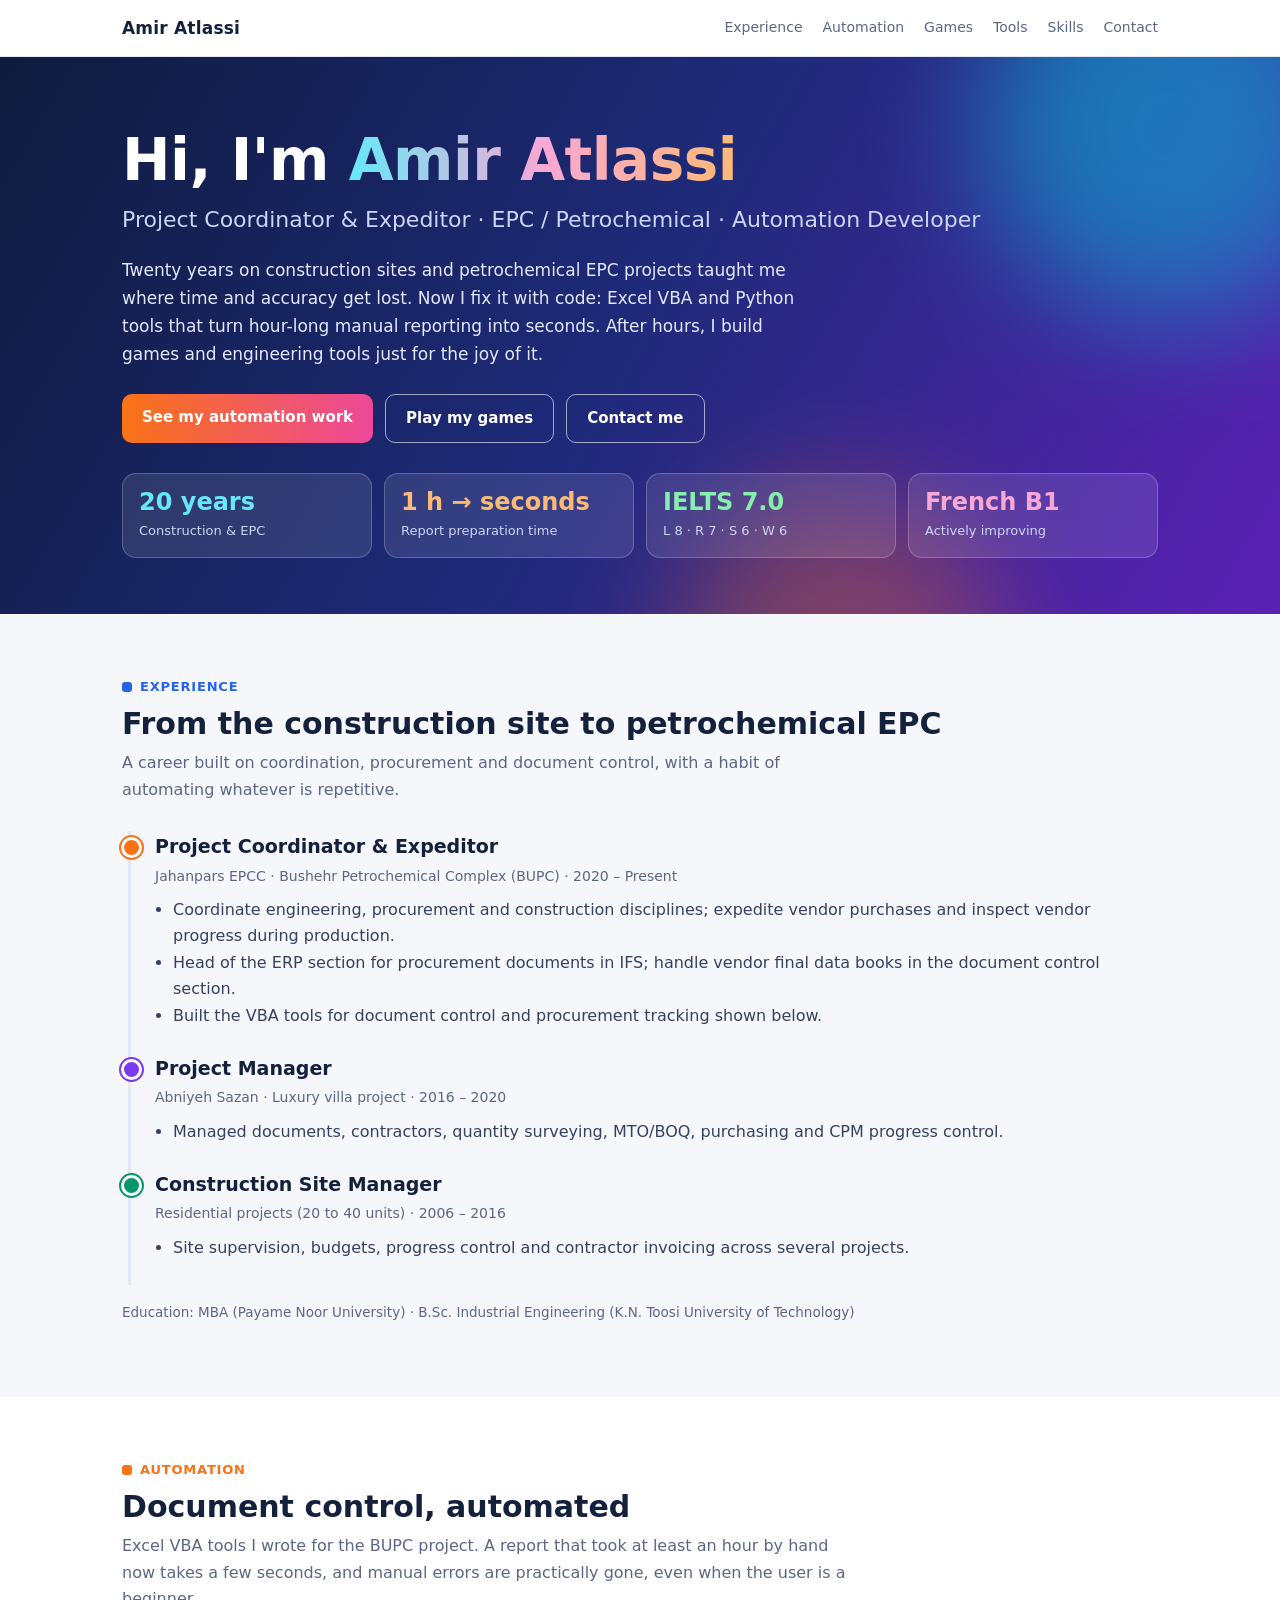
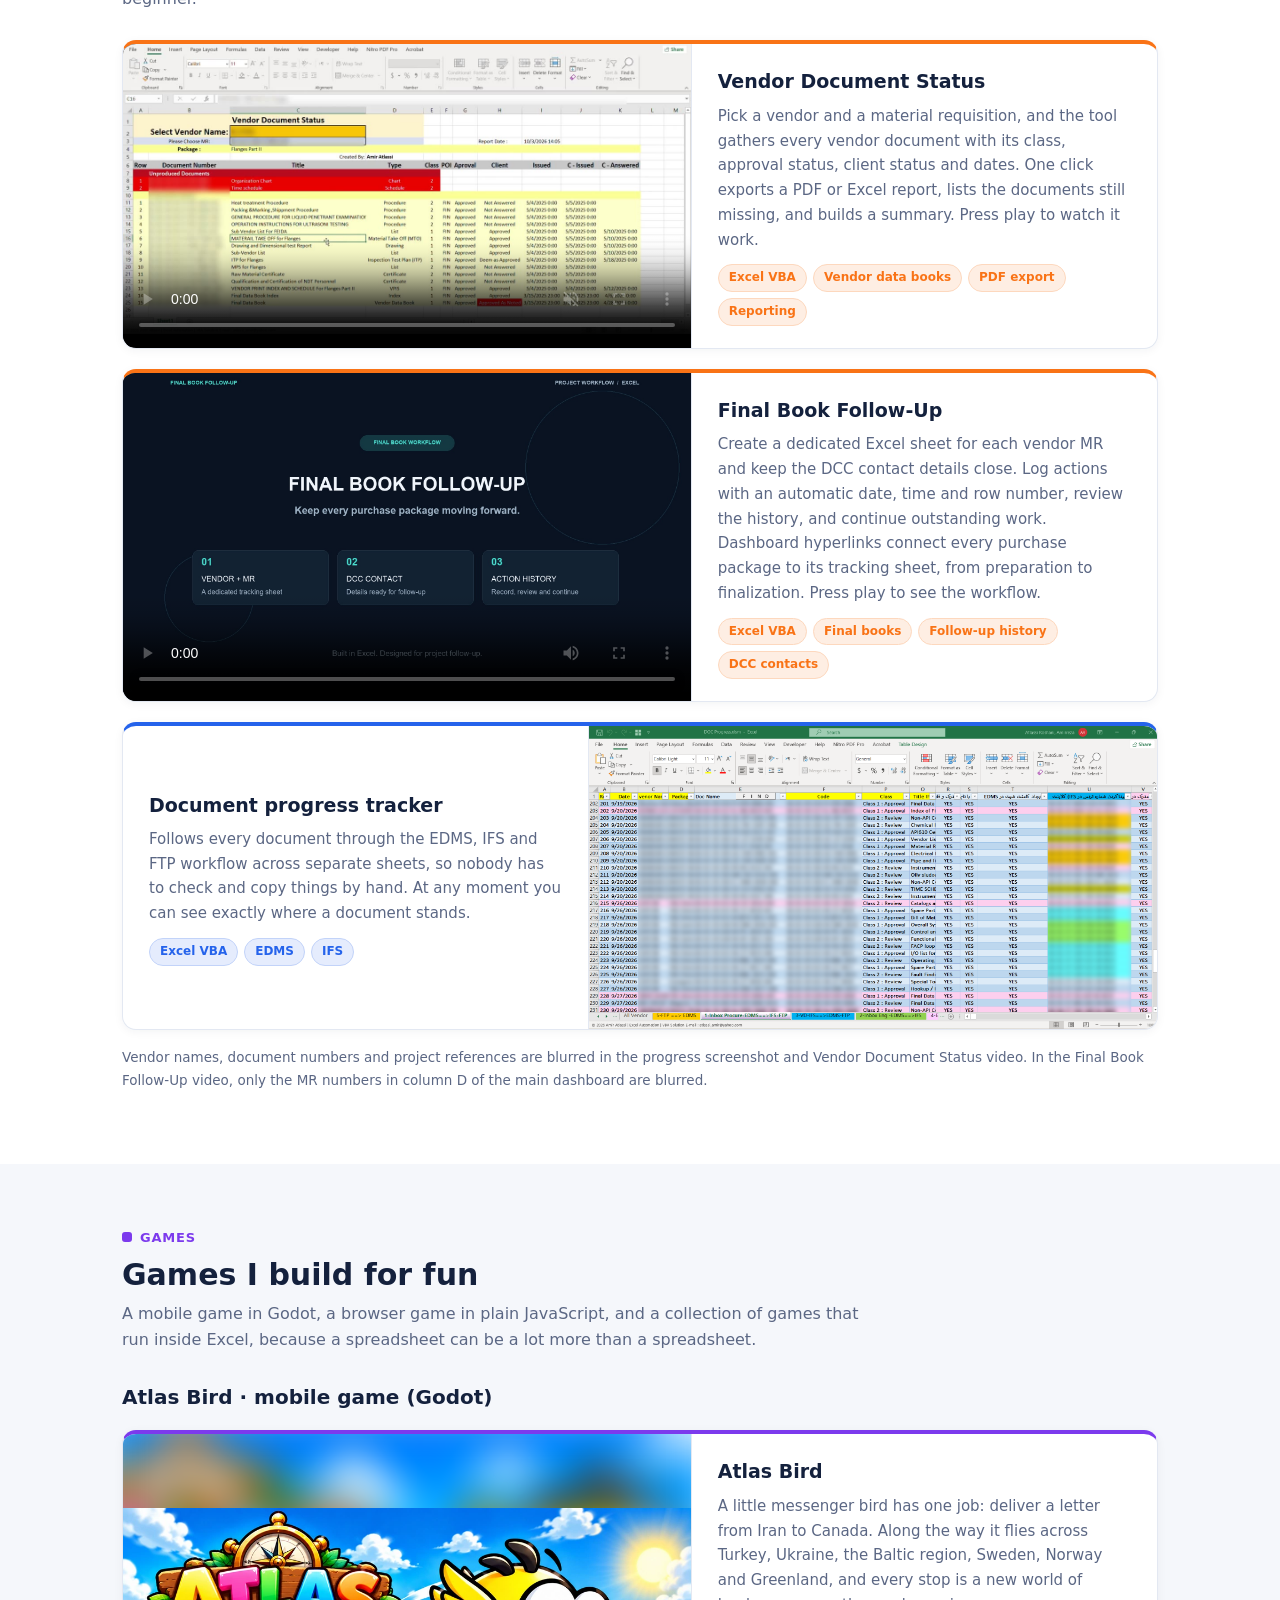
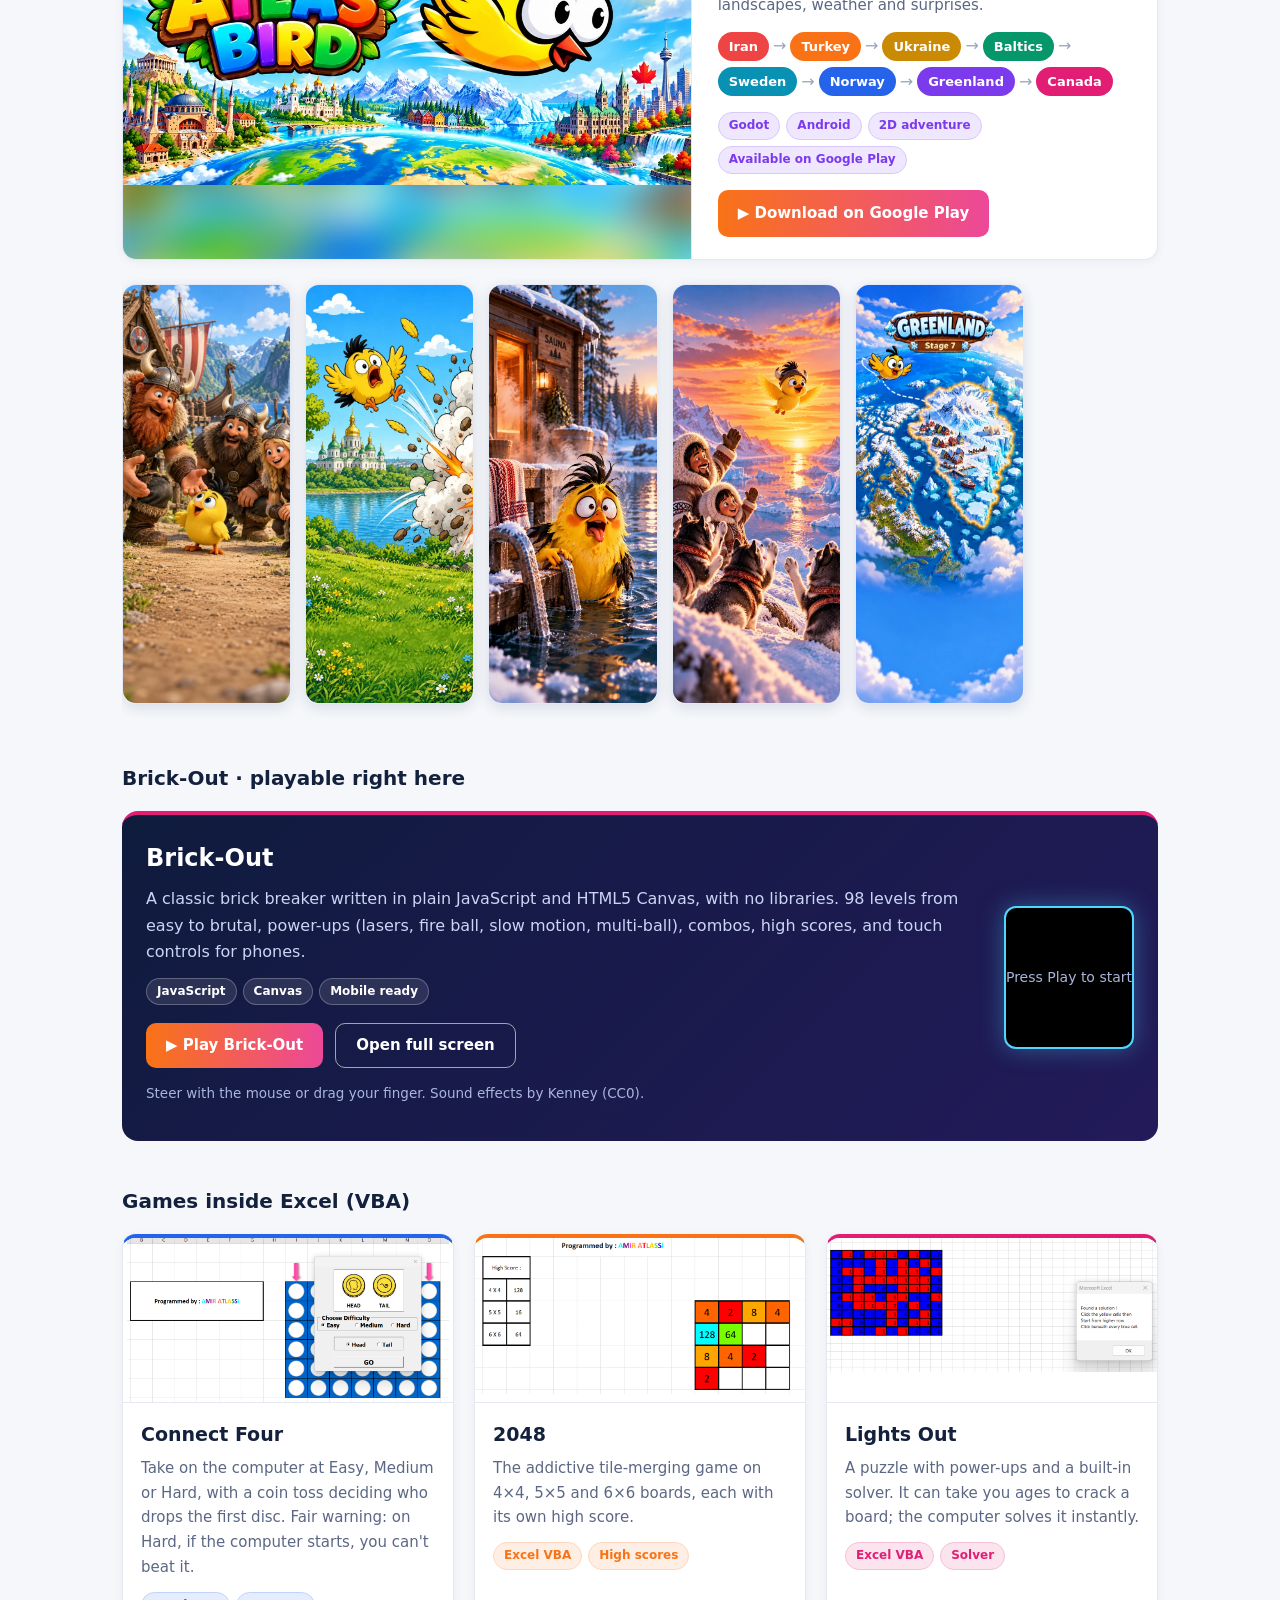
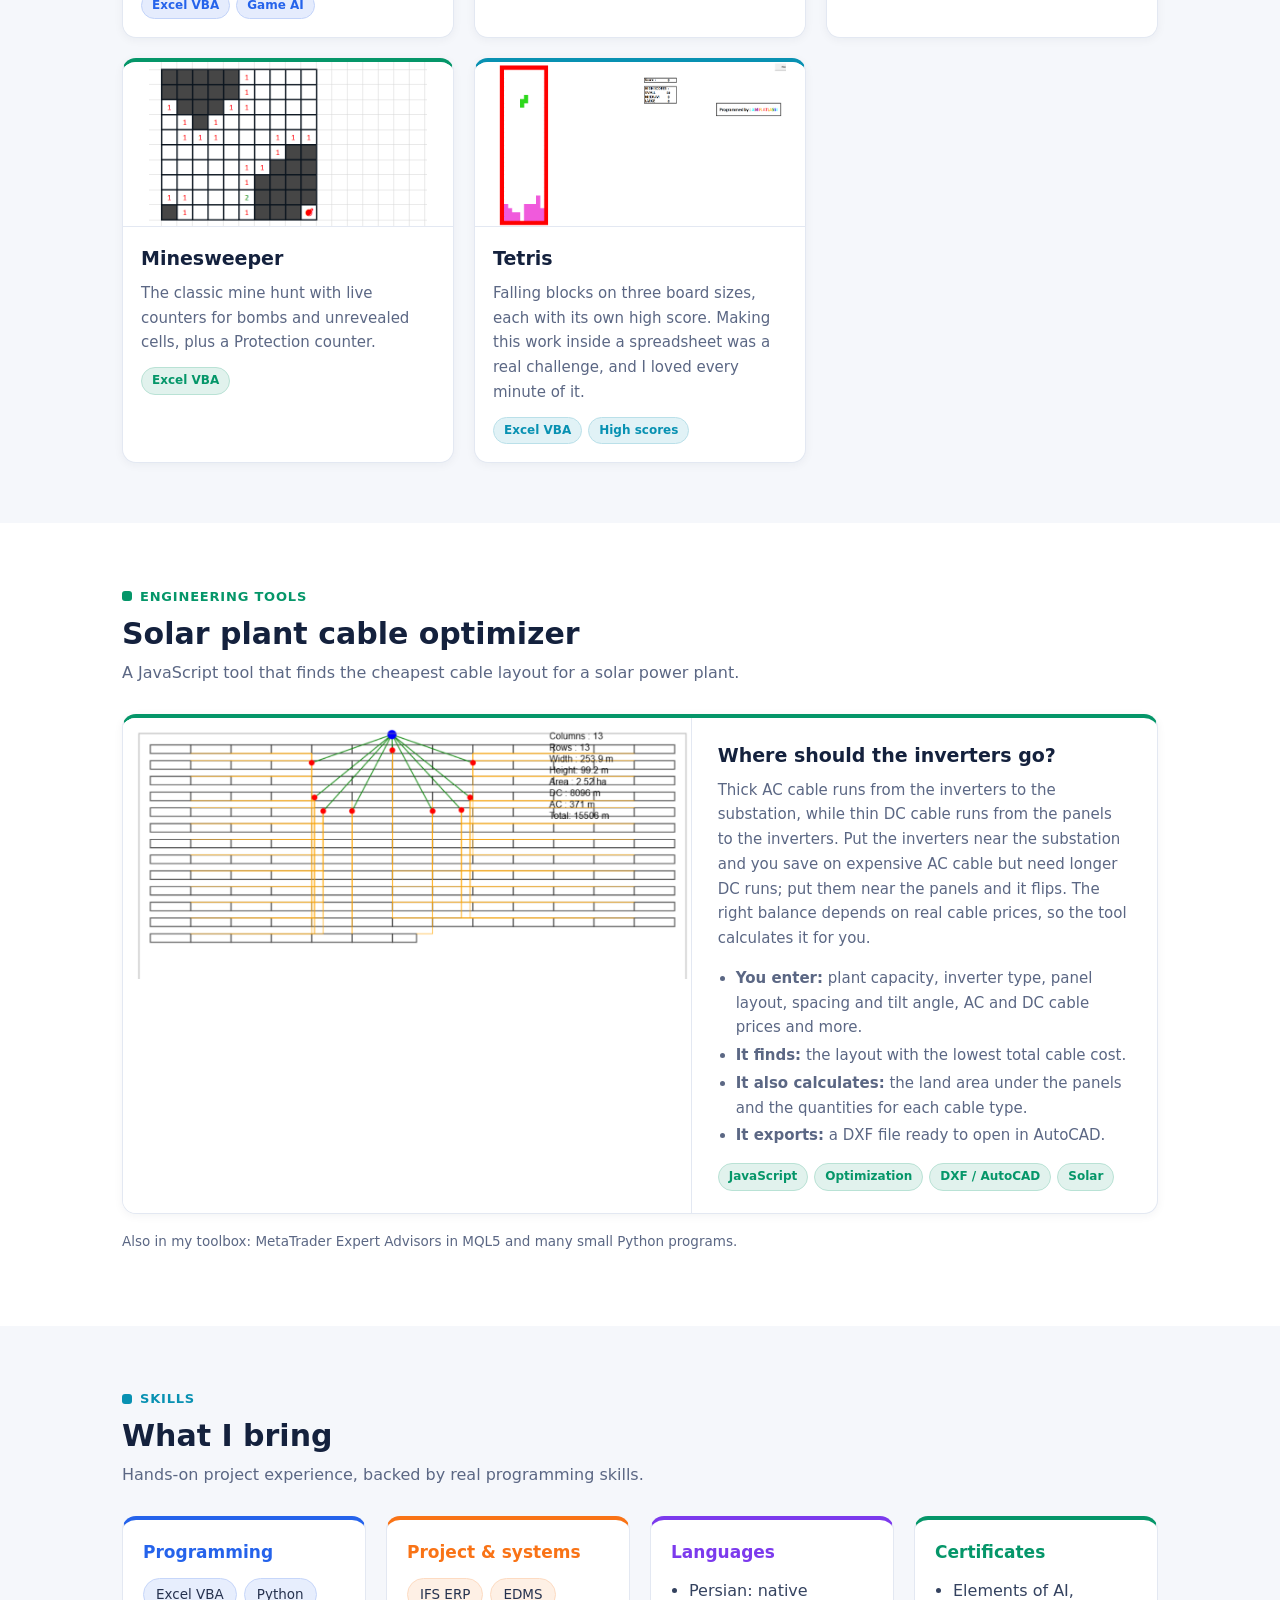
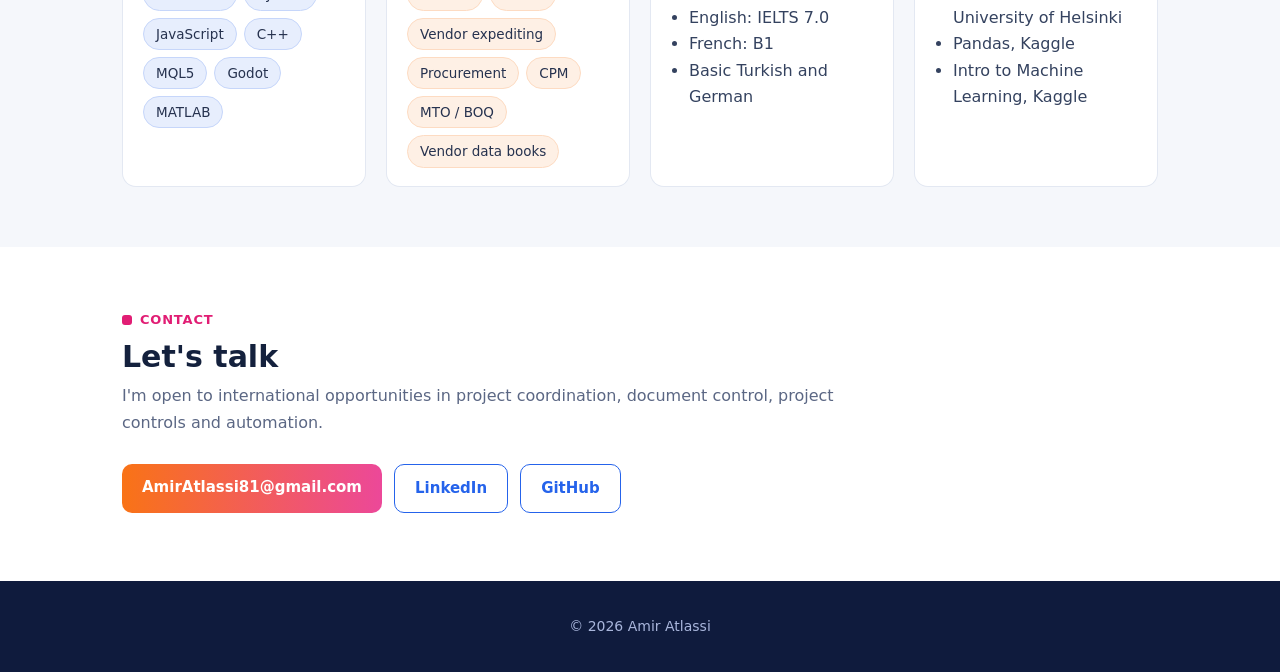
==== commit eafb9bab: "Ielts exam rating corrected" ====
--- a/index.html
+++ b/index.html
@@ -123,7 +123,7 @@
 <div class="stats">
 <div class="stat"><b>20 years</b><span>Construction &amp; EPC</span></div>
 <div class="stat"><b>1 h → seconds</b><span>Report preparation time</span></div>
-<div class="stat"><b>IELTS 7.0</b><span>L 8 · R 7 · S 7 · W 6</span></div>
+<div class="stat"><b>IELTS 7.0</b><span>L 8 · R 7 · S 6 · W 6</span></div>
 <div class="stat"><b>French B1</b><span>Actively improving</span></div>
 </div></div></header>
 
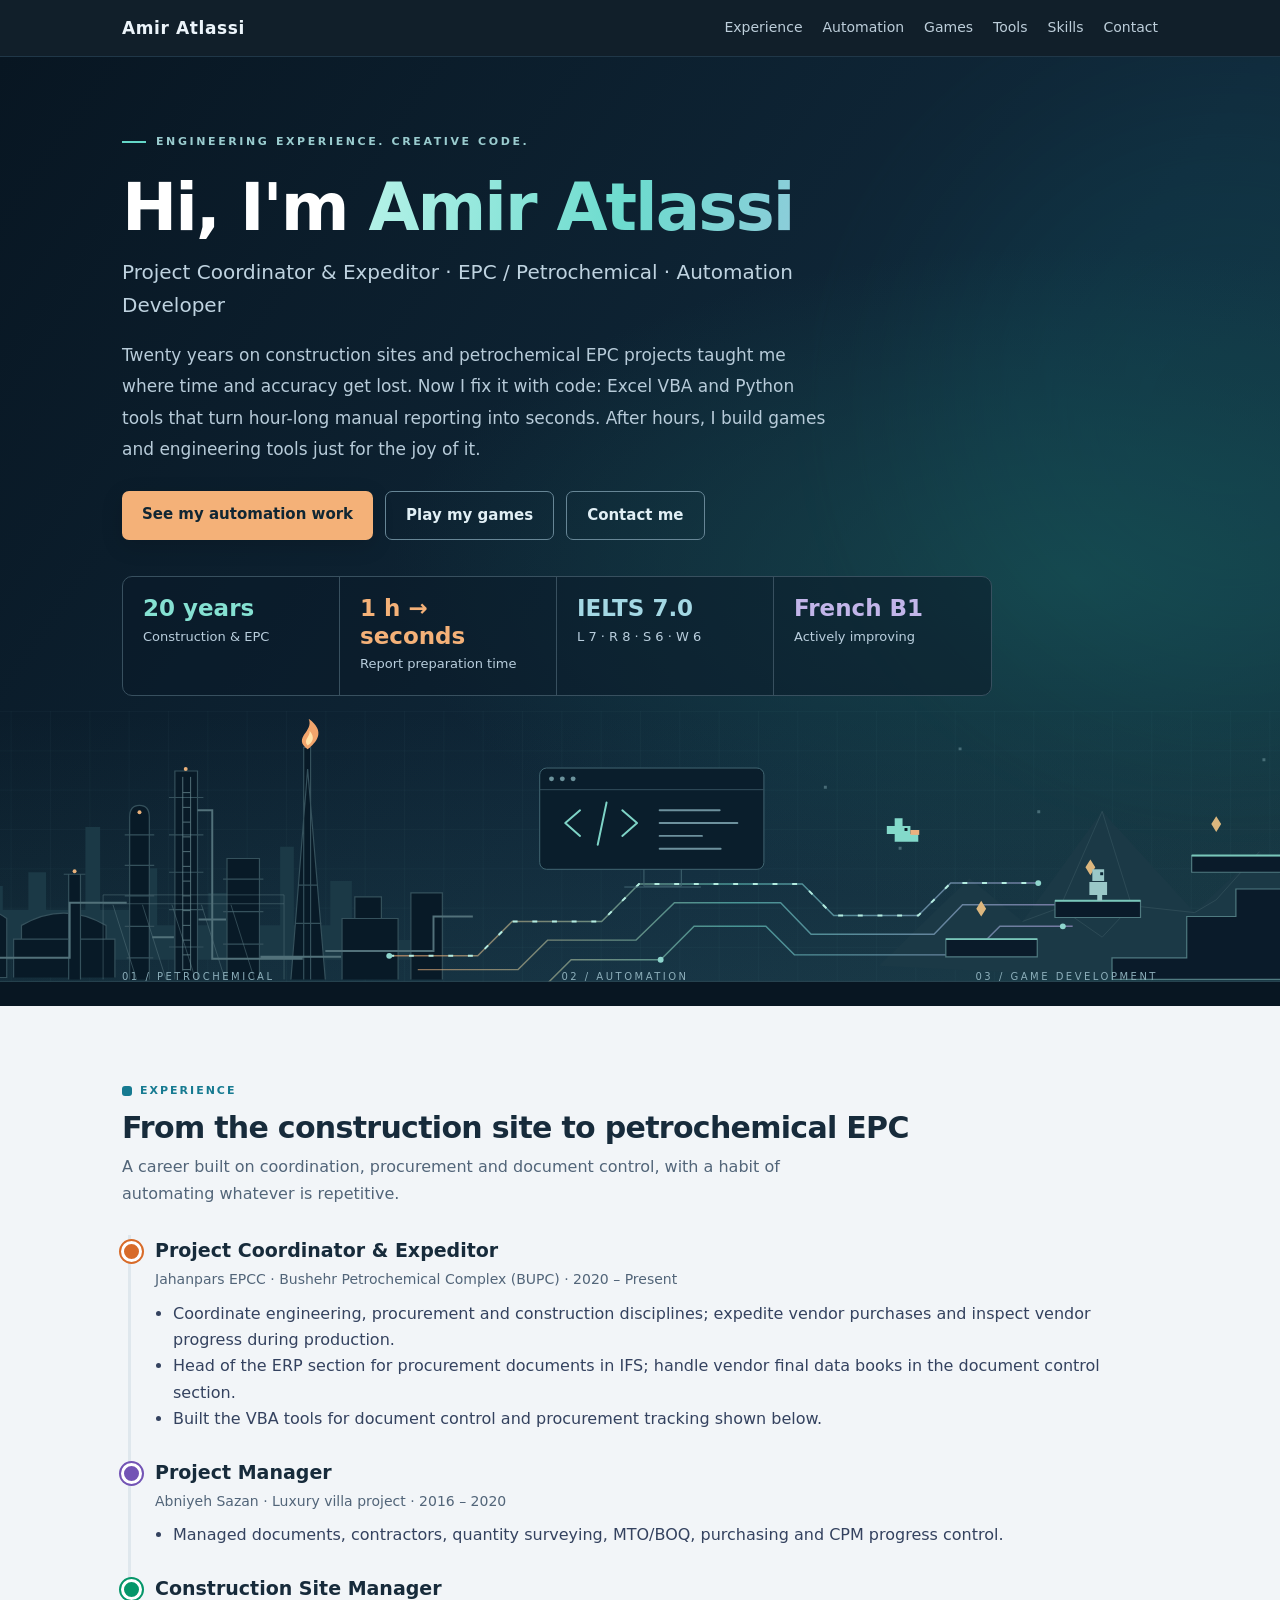
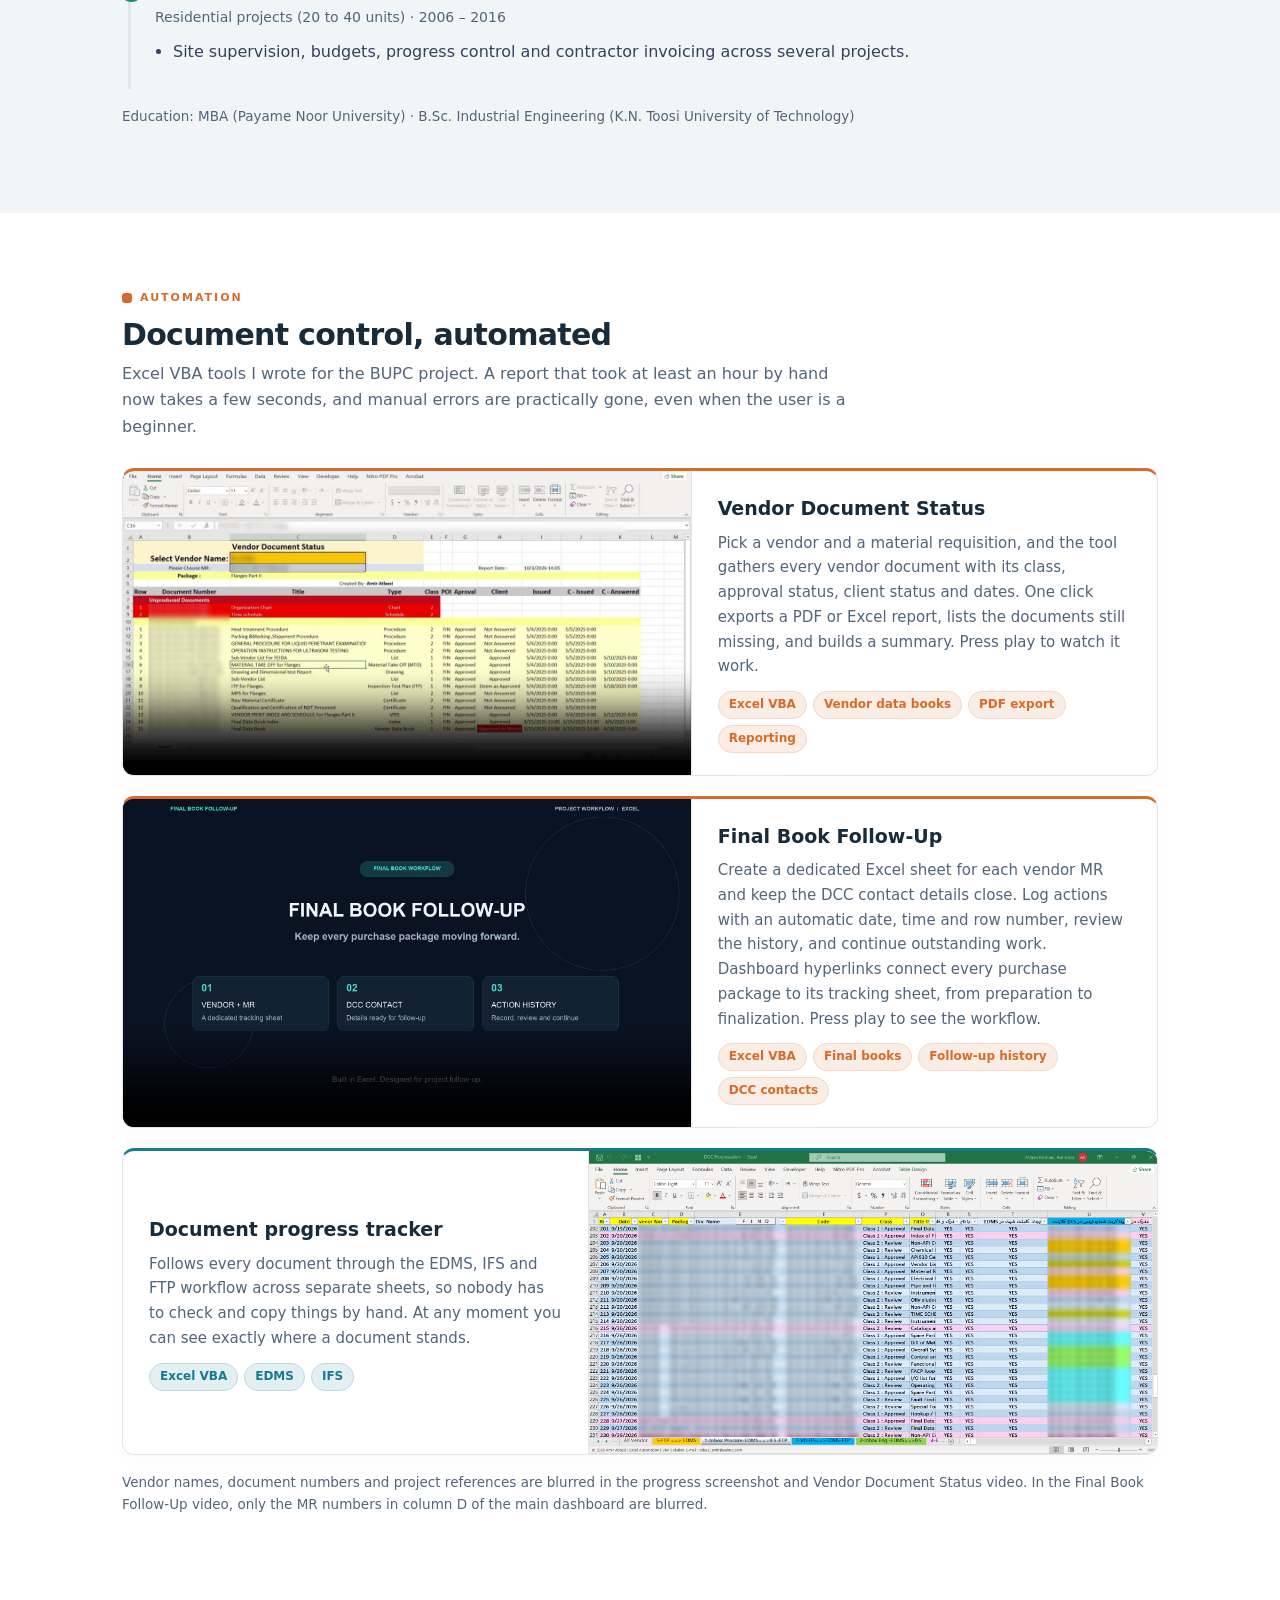
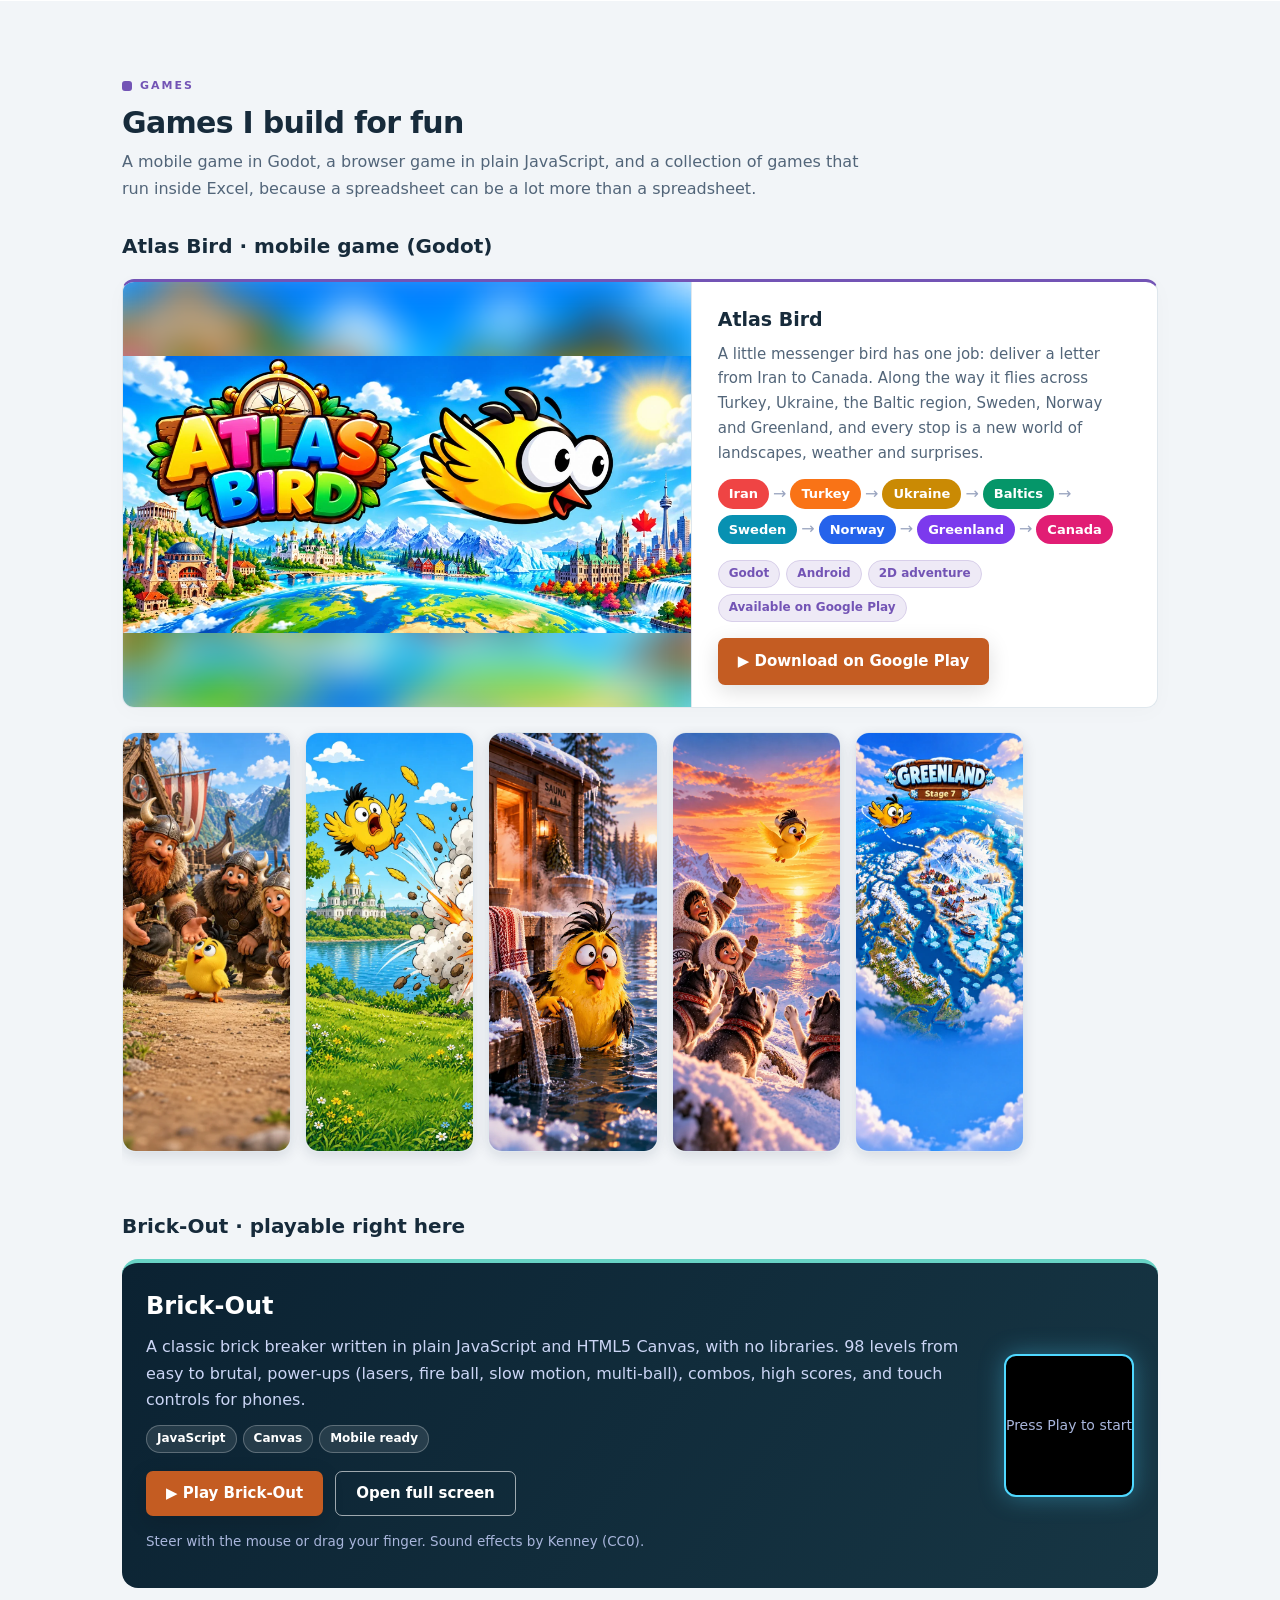
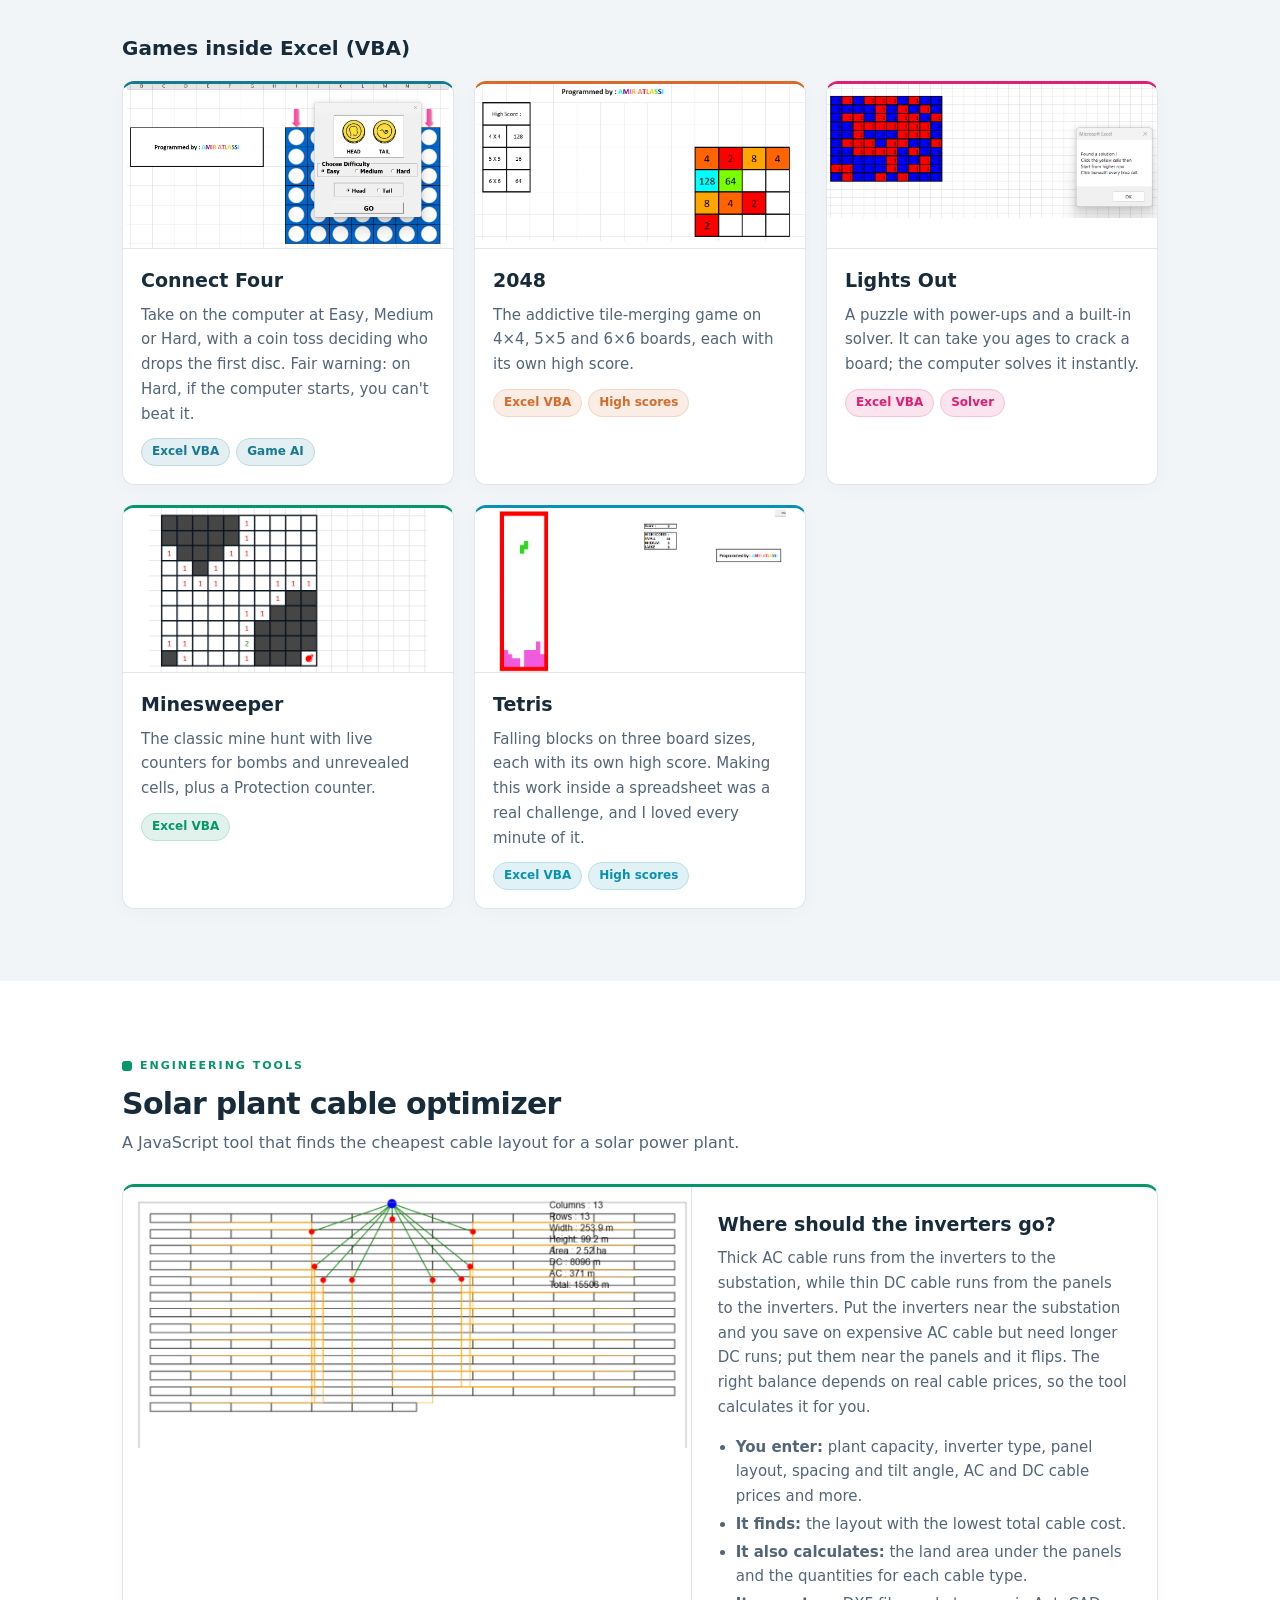
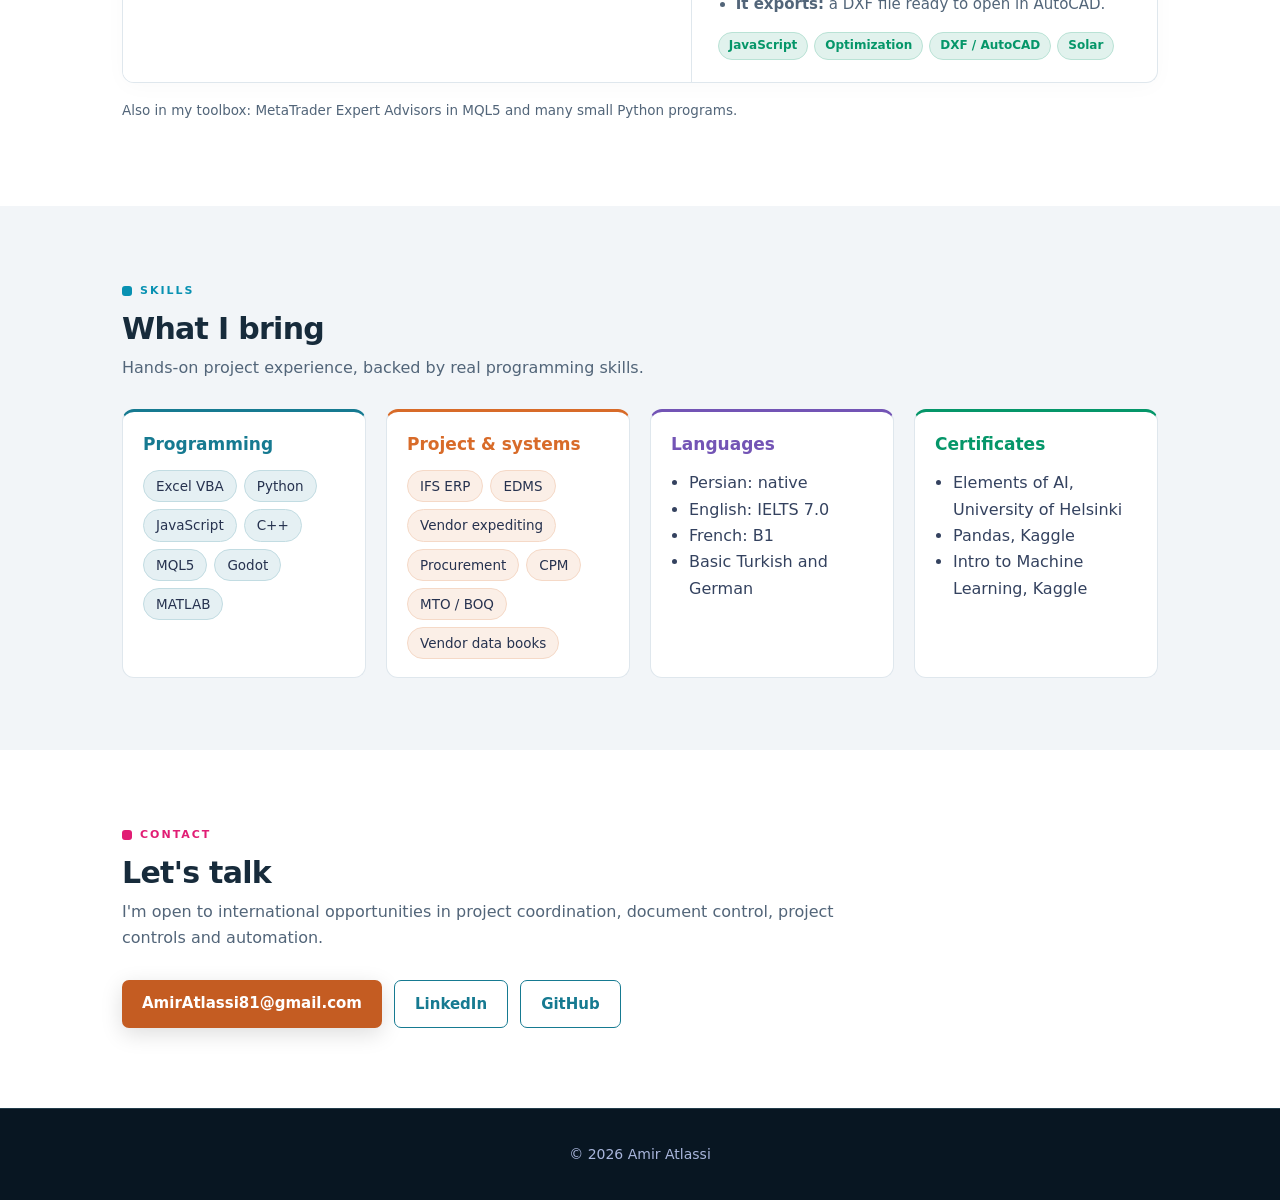
==== commit 852c8868: "Background update" ====
--- a/index.html
+++ b/index.html
@@ -1,4 +1,3 @@
-
 <!DOCTYPE html>
 <html lang="en">
 <head>
@@ -110,12 +109,97 @@
 footer{padding:34px 0;background:var(--navy);color:#a9b6dc;font-size:14px;text-align:center}
 #lb{position:fixed;inset:0;background:rgba(10,16,35,.9);display:none;align-items:center;justify-content:center;z-index:30;padding:16px;cursor:zoom-out}
 #lb img{max-width:100%;max-height:100%;border-radius:10px;background:#fff}
+
+/* Bespoke industrial / code / game silhouette. No external dependencies. */
+:root{--bg:#f2f5f8;--ink:#172b3b;--mut:#526579;--line:#dfe7ed;--blue:#167a91;--orange:#d86b29;--purple:#7354b5;--navy:#081622}
+body{background:var(--bg)}
+nav{background:rgba(8,22,34,.96);border-color:#203748;color:#ecf4fa}
+nav a{color:#bdceda}nav a:hover{color:#73e1d7}nav b{letter-spacing:.6px}
+nav a:focus-visible,.btn:focus-visible,[data-zoom]:focus-visible{outline:3px solid #22c9b6;outline-offset:5px}
+header{isolation:isolate;background:radial-gradient(ellipse at 84% 55%,#15434a 0,transparent 45%),linear-gradient(125deg,#081622,#10293b 65%,#14313d)}
+header:before{width:620px;height:620px;background:#167e83;right:-260px;top:40px;opacity:.13;filter:blur(90px)}
+header:after{display:none}
+header .w{padding-top:76px;padding-bottom:310px}
+.hero-eyebrow{display:flex;align-items:center;gap:10px;color:#9acccf;font-size:11px;font-weight:700;letter-spacing:2.6px;margin:0 0 20px;text-transform:uppercase}
+.hero-eyebrow:before{content:"";width:24px;height:2px;background:#64d7c8}
+h1{font-size:clamp(38px,6.2vw,66px);letter-spacing:-2px;line-height:1.13}
+h1 span{background:linear-gradient(100deg,#b5f2e8,#6cdbce 60%,#8ccdda);background-clip:text;-webkit-background-clip:text}
+.role{color:#bfd3e0;font-size:clamp(16px,2vw,20px);max-width:760px}
+.lead{color:#b7cbd9;max-width:710px;line-height:1.85}
+.btn{border-radius:7px;transition:background .2s,transform .2s}
+.btn:hover{transform:translateY(-2px)}
+.btn.p{background:#c45c22;color:white;box-shadow:0 6px 22px #0002}
+.btn.p:hover{background:#ac4c18;filter:none}
+header .btn.p{background:#f4b178;color:#102633}header .btn.p:hover{background:#ffc492}
+header .btn:not(.p){border-color:#678696;color:#e1eff5}
+.stats{gap:0;border:1px solid #38505f;border-radius:10px;overflow:hidden;background:rgba(10,27,40,.55);max-width:870px;margin-top:36px}
+.stat{background:none;border:0;border-right:1px solid #38505f;border-radius:0;padding:18px 20px}.stat:last-child{border-right:0}
+.stat b{font-size:23px}.stat span{color:#b9cedd}.stat:nth-child(1) b{color:#85e1d2}.stat:nth-child(2) b{color:#f4b178}.stat:nth-child(3) b{color:#a4d8e4}.stat:nth-child(4) b{color:#c2b5e9}
+.hero-scene{position:absolute;left:0;bottom:0;width:100%;height:295px;z-index:-1;pointer-events:none}
+.hero-scene svg{display:block;width:100%;height:100%;overflow:visible}
+.scene-caption{position:absolute;bottom:20px;left:0;right:0;display:flex;justify-content:space-between;gap:10px;padding:0 max(22px,calc((100% - 1036px)/2));color:#8caeba;font-size:10px;letter-spacing:2.5px;text-transform:uppercase;pointer-events:none}
+.scene-signal{stroke-dasharray:5 15;animation:signal-flow 8s linear infinite}.scene-spark{animation:signal-glow 4s ease-in-out infinite}.scene-bird{animation:bird-float 7s ease-in-out infinite;transform-box:fill-box;transform-origin:center}
+@keyframes signal-flow{to{stroke-dashoffset:-160}}@keyframes signal-glow{50%{opacity:.35}}@keyframes bird-float{50%{transform:translateY(-7px)}}
+section{padding:72px 0}section:nth-of-type(even){background:#fff}
+h2{letter-spacing:-.7px}.kick{font-size:11px;letter-spacing:2px}
+.card{border-top-width:3px;border-radius:12px;box-shadow:0 4px 22px #172b3b06}.card:hover{box-shadow:0 12px 30px #172b3b10}
+.box{border-top-width:3px;border-radius:12px}.play{background:linear-gradient(125deg,#0b2232,#173644);border-top-color:#68d3c5}
+footer{background:#081622;border-top:1px solid #213c4a}
+@media(min-width:761px){.stats{grid-template-columns:repeat(4,1fr)}}
+@media(max-width:760px){header .w{padding-top:48px;padding-bottom:230px}.hero-scene{height:205px}.hero-eyebrow{font-size:9px;letter-spacing:1.5px}h1{letter-spacing:-1.2px}.stats{grid-template-columns:1fr 1fr}.stat{padding:15px}.stat:nth-child(2){border-right:0}.stat:nth-child(-n+2){border-bottom:1px solid #38505f}.stat b{font-size:21px}.scene-caption{font-size:8px;letter-spacing:1px;bottom:14px}section{padding:50px 0}nav .w{gap:17px}nav b{font-size:15px}.grid{grid-template-columns:repeat(auto-fill,minmax(min(310px,100%),1fr))}}
+@media(prefers-reduced-motion:reduce){html{scroll-behavior:auto}*,*:before,*:after{animation:none!important;transition:none!important}}
+
 </style>
 </head>
 <body>
 <nav><div class="w"><b>Amir Atlassi</b><a href="#experience">Experience</a><a href="#automation">Automation</a><a href="#games">Games</a><a href="#tools">Tools</a><a href="#skills">Skills</a><a href="#contact">Contact</a></div></nav>
 
-<header><div class="w">
+<header>
+<div class="hero-scene" aria-hidden="true">
+<svg viewBox="0 0 1440 300" preserveAspectRatio="xMidYMax slice" xmlns="http://www.w3.org/2000/svg">
+<defs>
+ <linearGradient id="scene-haze" x2="0" y2="1"><stop stop-color="#65b9b3" stop-opacity="0"/><stop offset="1" stop-color="#65b9b3" stop-opacity=".09"/></linearGradient>
+ <linearGradient id="scene-wire"><stop stop-color="#e7a16c"/><stop offset=".5" stop-color="#63c9c0"/><stop offset="1" stop-color="#a99ad5"/></linearGradient>
+ <pattern id="scene-grid" width="40" height="40" patternUnits="userSpaceOnUse"><path d="M40 0H0V40" fill="none" stroke="#96c7cf" stroke-opacity=".055"/></pattern>
+ <pattern id="scene-windows" width="14" height="17" patternUnits="userSpaceOnUse"><rect x="3" y="4" width="3" height="5" fill="#ddac78" opacity=".55"/></pattern>
+</defs>
+<path fill="url(#scene-haze)" d="M0 0H1440V300H0z"/><path fill="url(#scene-grid)" d="M0 0H1440V300H0z"/>
+<!-- Distant refinery and mountains -->
+<g fill="#1b3946"><path d="M0 242V178H28V142H47V178H72V202H98V164H116V202H156V118H171V202H216V160H229V218H281V185H300V218H354V138H368V218H405V173H427V233H490V253H0z"/><path d="M963 259l92-89 54 44 81-112 94 103 66-62 90 100v40z"/></g>
+<g fill="none" stroke="#43616a" stroke-width="1" opacity=".45"><path d="M1109 214l38-14 43-98 30 96 64 7M1147 200l43 30 30-32M1284 205l22-13 44-49"/></g>
+<!-- Petrochemical silhouette: tanks, columns, pipe bridges and flare -->
+<g fill="#081a27" stroke="#35515c" stroke-width="1.2">
+ <path d="M0 271v-60q38-27 76 0v60zm7-60h62M83 271v-39h103v39M91 232v-14q43-25 86 0v14"/>
+ <path d="M201 273V108q0-12 10-12t10 12v165M196 126h30M196 157h30M196 188h30M196 219h30M198 251h27"/>
+ <path d="M247 273V61h23v212M241 88h35M241 126h35M241 164h35M241 202h35M241 240h35"/>
+ <path d="M300 273V150h33v123M296 171h41M296 204h41M296 237h41"/>
+ <path d="M378 273V37h7v236M365 273l17-214 18 214M373 177h19M369 216h27"/>
+ <path d="M417 273v-62h57v62M430 211v-22h27v22M487 273v-88h32v88"/>
+ <path d="M139 273V166h12v107M134 166h22"/>
+</g>
+<g fill="none" stroke="#52717a" stroke-width="2"><path d="M20 251h120v-56h58M224 230h22M271 212h28M334 250h82M270 101h15v151h92M400 244h110v-35h40"/><path d="M174 273V187h184v86M174 196h184M184 197l24 76m6-76 24 76m6-76 24 76m6-76 24 76m6-76 24 76" stroke-width="1" opacity=".55"/></g>
+<g stroke="#72949b" stroke-width="1" opacity=".7"><path d="M255 67v197m8-197v197m-8-181h8m-8 15h8m-8 15h8m-8 15h8m-8 15h8m-8 15h8m-8 15h8m-8 15h8m-8 15h8m-8 15h8m-8 15h8m-8 15h8m-8 15h8"/></g>
+<path class="scene-spark" d="M382 39c-16-12 7-18 1-31 18 13 8 24-1 31" fill="#f2a56c"/><path d="M382 35c-5-6 3-9 2-15 6 7 3 12-2 15" fill="#ffe2a9"/>
+<g fill="#eab17b"><circle cx="211" cy="103" r="2"/><circle cx="258" cy="59" r="2"/><circle cx="145" cy="163" r="2"/></g>
+<!-- Pipes become circuit traces -->
+<g fill="none" stroke="url(#scene-wire)" stroke-width="1.5" opacity=".65"><path d="M465 249h90l35-35h91l38-38h166l32 32h86l33-33h89M494 263h102l30-30h90l39-38h108l31 32h125l29-30h121M520 278h105l25-25h91l34-34h73l29 29h180l29-29h74"/></g>
+<path class="scene-signal" d="M465 249h90l35-35h91l38-38h166l32 32h86l33-33h89" fill="none" stroke="#b4ece0" stroke-width="2"/>
+<g fill="#8ed5cd"><circle cx="465" cy="249" r="3"/><circle cx="741" cy="253" r="3"/><circle cx="1125" cy="175" r="3"/><circle cx="1150" cy="219" r="3"/></g>
+<!-- Minimal code window -->
+<g transform="translate(618 58)"><rect width="228" height="103" rx="7" fill="#0a1e2c" stroke="#426773"/><path d="M0 22h228" stroke="#34505d"/><g fill="#6c939c"><circle cx="12" cy="11" r="2.5"/><circle cx="23" cy="11" r="2.5"/><circle cx="34" cy="11" r="2.5"/></g><g fill="none" stroke="#7ed4c7" stroke-width="2" stroke-linecap="round" stroke-linejoin="round"><path d="M41 43L26 56l15 13m43-26 15 13-15 13m-25 9 9-43"/><path d="M122 43h61m-61 13h79m-79 13h43m-43 13h62" stroke="#6d919d"/></g><path d="M106 103v17h38v-17m-58 18h78" fill="none" stroke="#426773"/></g>
+<!-- Game landscape: platforms, pickups, pixel bird and character -->
+<g fill="#0a1b2a" stroke="#507b81" stroke-width="1.2"><path d="M1031 250v-18h93v18zm111-40v-17h87v17zm139-46v-17h96v17z"/><path d="M1200 273v-22h76v-42h50v-28h53v-28h61v120z"/></g>
+<g stroke="#7ac7ba" stroke-width="2"><path d="M1031 232h93m18-39h87m52-46h96"/></g>
+<g fill="#ddb77e" class="scene-spark"><path d="M1062 201l5-8 5 8-5 8zm111-42 5-8 5 8-5 8zm128-44 5-8 5 8-5 8z"/></g>
+<g transform="translate(1180 161)" fill="#9ac8c8"><path d="M0 0h12v12H0zm-3 13h18v13h-5v6H5v-6h-8z"/><path d="M8 3h3v3H8" fill="#0b2635"/></g>
+<g class="scene-bird" transform="translate(971 109)" fill="#83d9ca"><path d="M0 8h8V0h8v8h8v8h8v8H8v-8H0z"/><path d="M24 12h9v5h-9" fill="#edb17f"/><path d="M18 10h3v3h-3" fill="#081a27"/></g>
+<g fill="#87aeb7" opacity=".45"><path d="M907 76h3v3h-3zm137-39h3v3h-3zm80 64h3v3h-3zm229-53h3v3h-3zm-370 90h3v3h-3z"/></g>
+<path d="M0 275H1440V300H0z" fill="#081622"/><path d="M0 275H1440" stroke="#385963" stroke-opacity=".65"/>
+</svg>
+</div>
+<div class="scene-caption" aria-hidden="true"><span>01 / Petrochemical</span><span>02 / Automation</span><span>03 / Game development</span></div>
+<div class="w">
+<p class="hero-eyebrow">Engineering experience. Creative code.</p>
 <h1>Hi, I'm <span>Amir Atlassi</span></h1>
 <p class="role">Project Coordinator &amp; Expeditor · EPC / Petrochemical · Automation Developer</p>
 <p class="lead">Twenty years on construction sites and petrochemical EPC projects taught me where time and accuracy get lost. Now I fix it with code: Excel VBA and Python tools that turn hour-long manual reporting into seconds. After hours, I build games and engineering tools just for the joy of it.</p>
@@ -123,7 +207,7 @@
 <div class="stats">
 <div class="stat"><b>20 years</b><span>Construction &amp; EPC</span></div>
 <div class="stat"><b>1 h → seconds</b><span>Report preparation time</span></div>
-<div class="stat"><b>IELTS 7.0</b><span>L 8 · R 7 · S 6 · W 6</span></div>
+<div class="stat"><b>IELTS 7.0</b><span>L 7 · R 8 · S 6 · W 6</span></div>
 <div class="stat"><b>French B1</b><span>Actively improving</span></div>
 </div></div></header>
 
@@ -256,11 +340,18 @@
 </div></section>
 
 <footer>© 2026 Amir Atlassi</footer>
-<div id="lb"><img alt=""></div>
+<div id="lb" role="dialog" aria-modal="true" aria-label="Image preview" tabindex="-1"><button id="lbClose" type="button" aria-label="Close image preview" style="position:absolute;right:20px;top:15px;color:white;background:#183342;border:1px solid #78949e;border-radius:6px;font-size:24px;cursor:pointer;padding:2px 12px">×</button><img alt=""></div>
 <script>
-var lb=document.getElementById('lb'),li=lb.querySelector('img');
-document.querySelectorAll('[data-zoom]').forEach(function(i){i.onclick=function(){li.src=i.dataset.full||i.src;lb.style.display='flex'}});
-lb.onclick=function(){lb.style.display='none'};
+var lb=document.getElementById('lb'),li=lb.querySelector('img'),previousFocus;
+function closePreview(){lb.style.display='none';document.body.style.overflow='';if(previousFocus)previousFocus.focus()}
+document.querySelectorAll('[data-zoom]').forEach(function(i){
+ i.tabIndex=0;i.setAttribute('role','button');i.setAttribute('aria-label','Enlarge: '+i.alt);
+ function openPreview(){previousFocus=document.activeElement;li.src=i.dataset.full||i.src;li.alt=i.alt;lb.style.display='flex';document.body.style.overflow='hidden';document.getElementById('lbClose').focus()}
+ i.onclick=openPreview;i.onkeydown=function(e){if(e.key==='Enter'||e.key===' '){e.preventDefault();openPreview()}};
+});
+lb.onclick=closePreview;
+lb.onkeydown=function(e){if(e.key==='Escape')closePreview();if(e.key==='Tab'){e.preventDefault();document.getElementById('lbClose').focus()}};
+
 document.getElementById('playBtn').onclick=function(){document.getElementById('frame').innerHTML='<iframe src="games/brick-out/index.html" title="Brick-Out" allow="autoplay"></iframe>'};
 </script>
 </body>
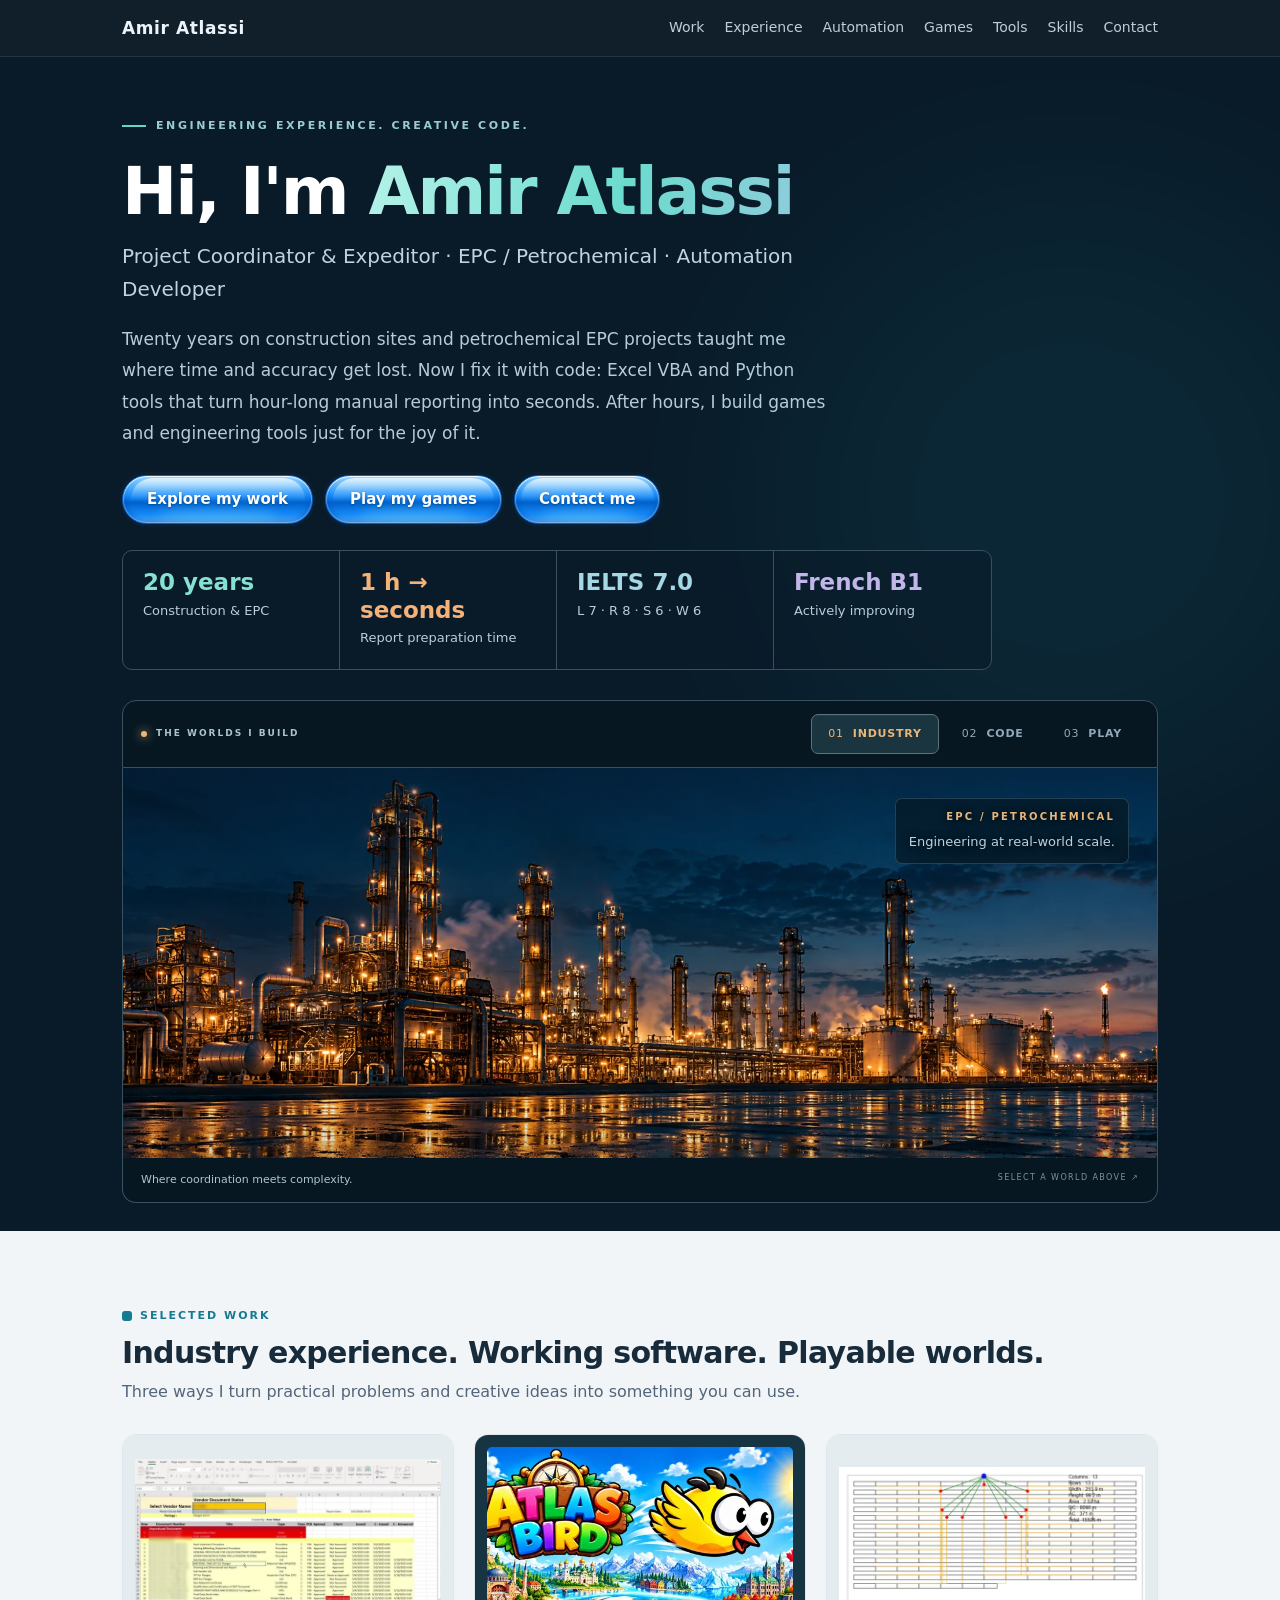
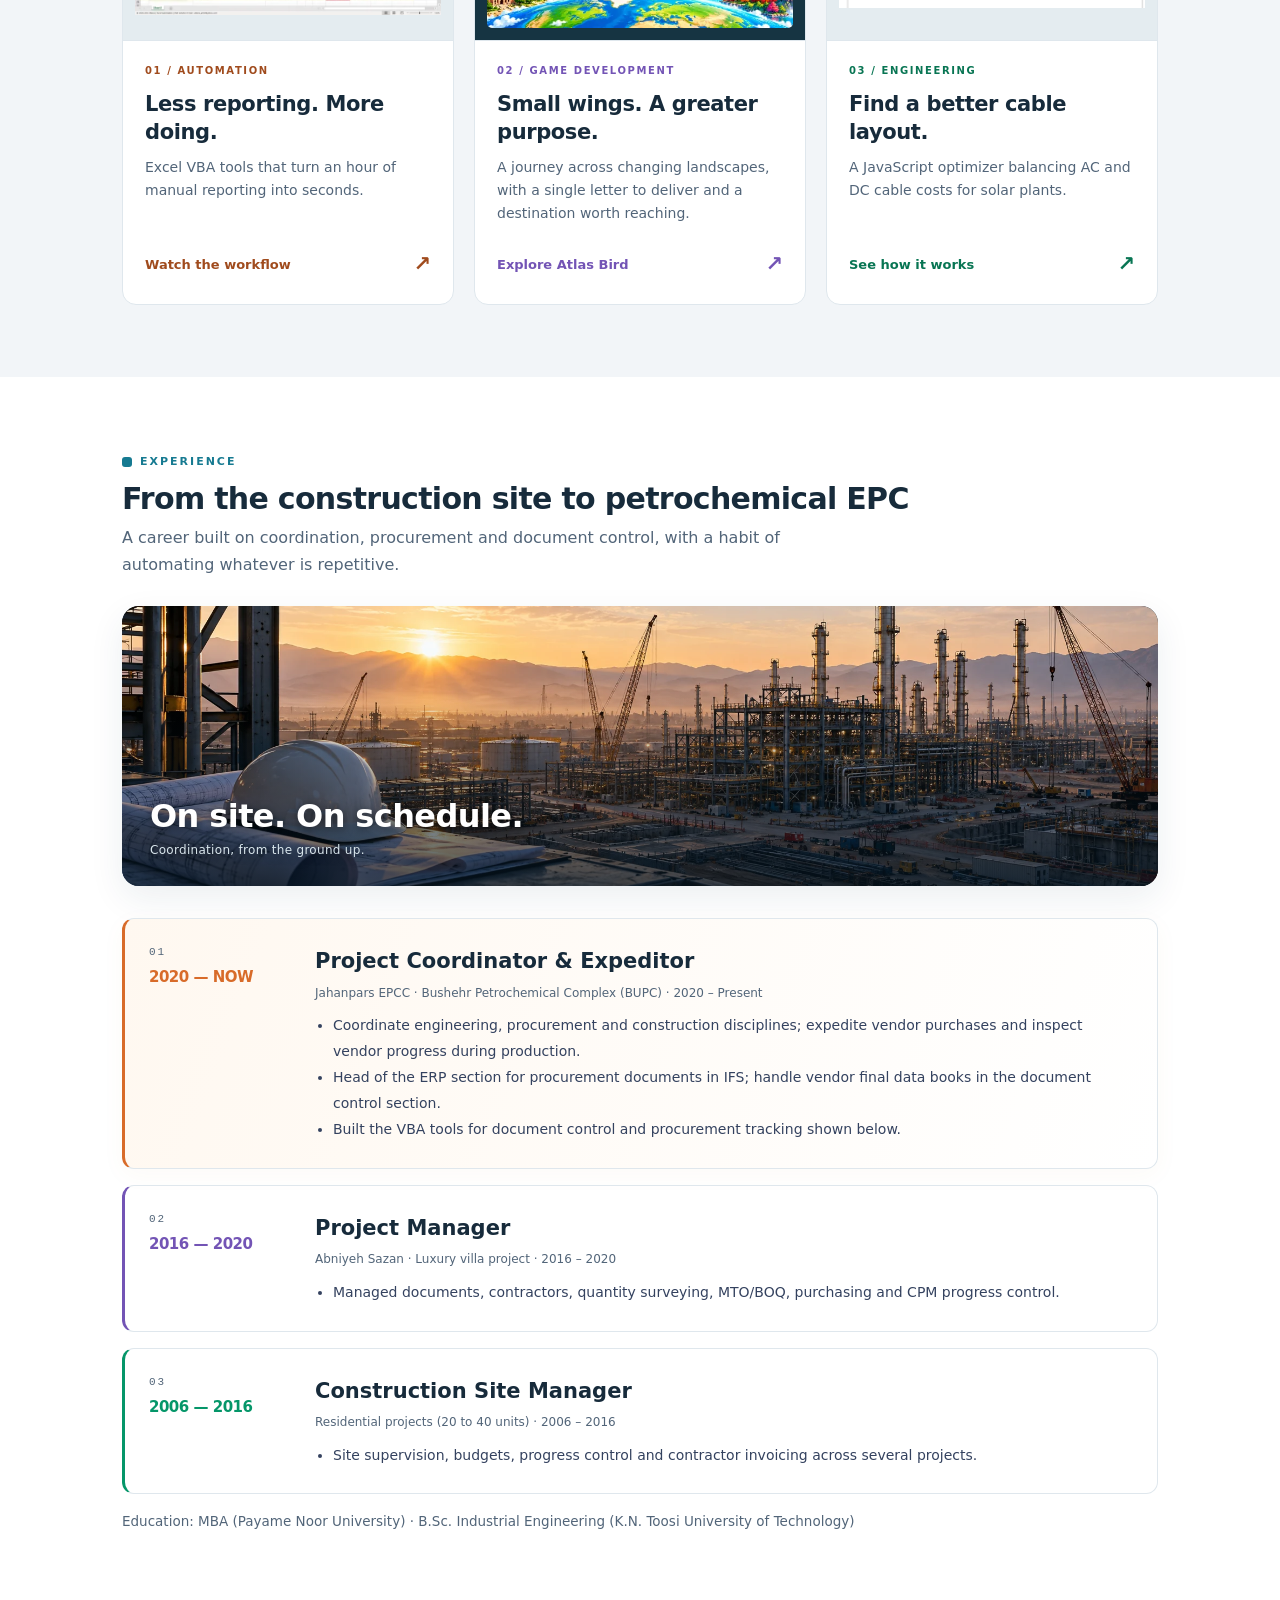
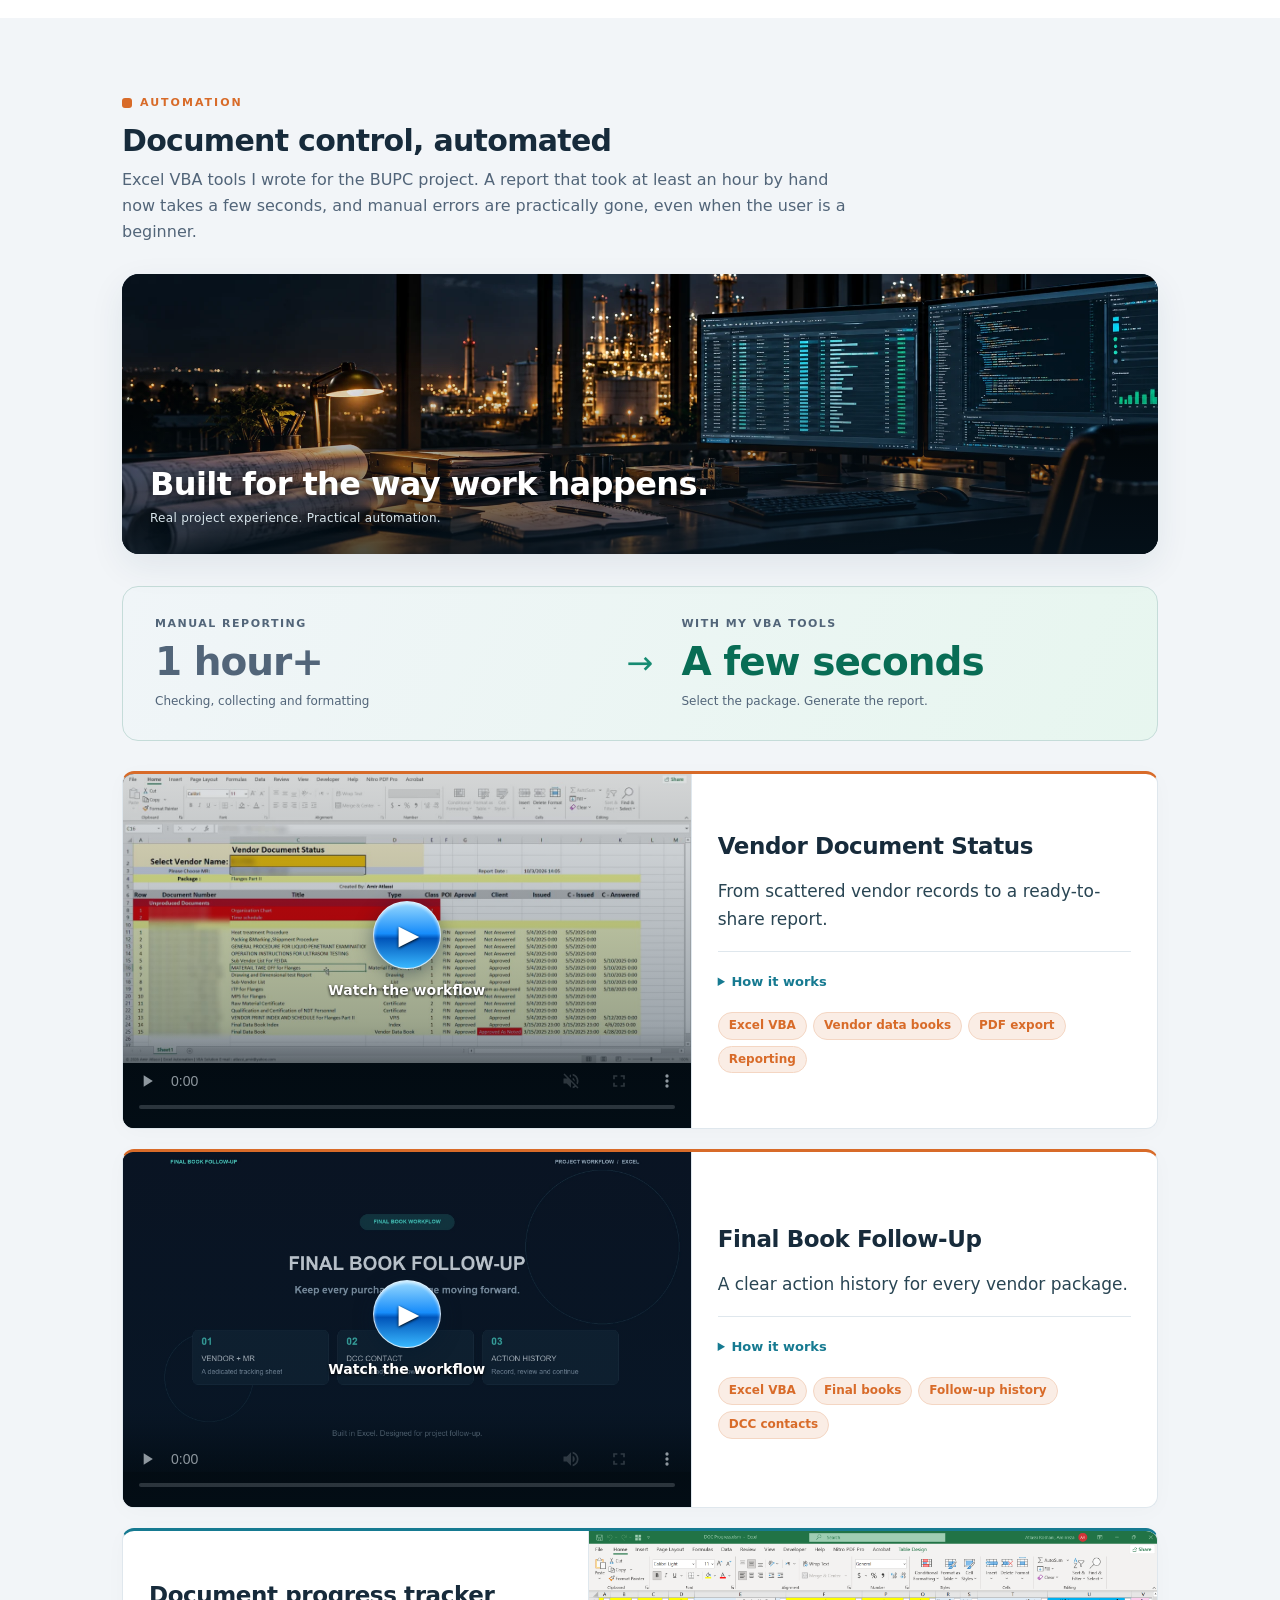
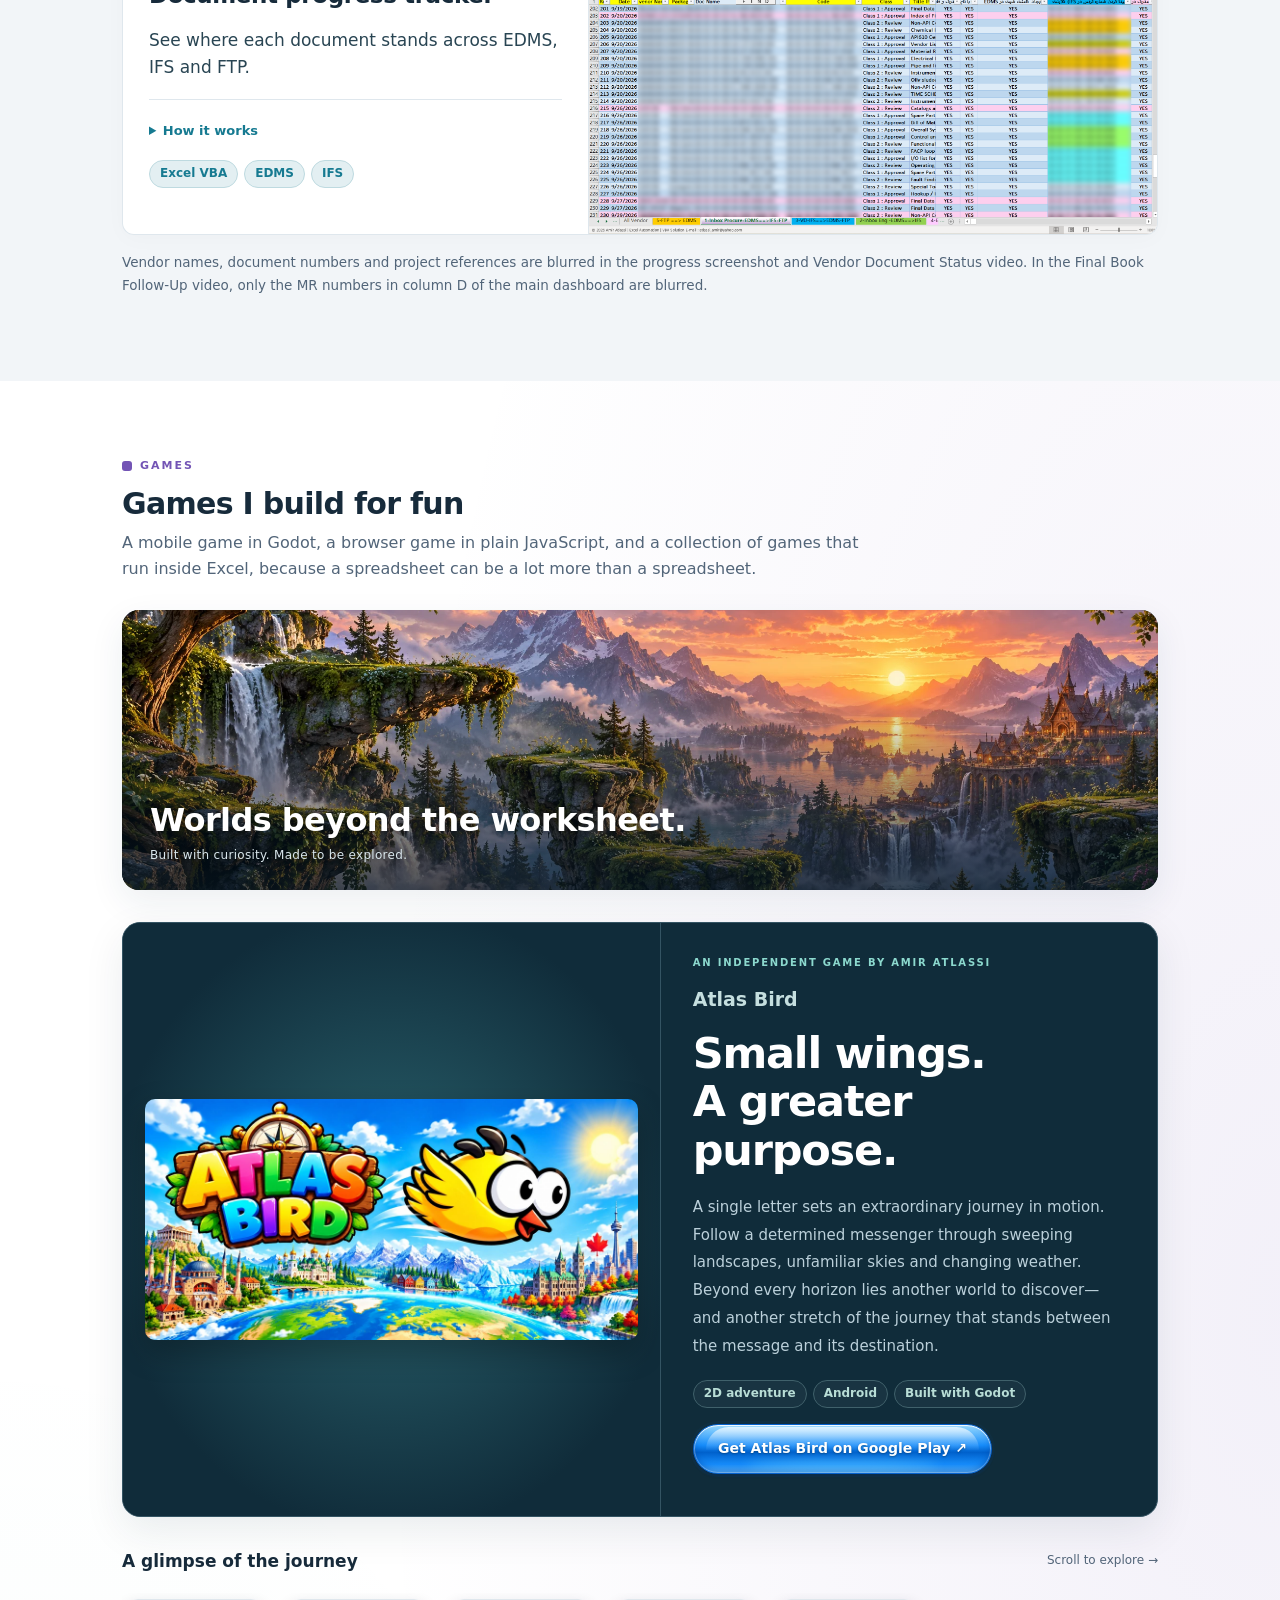
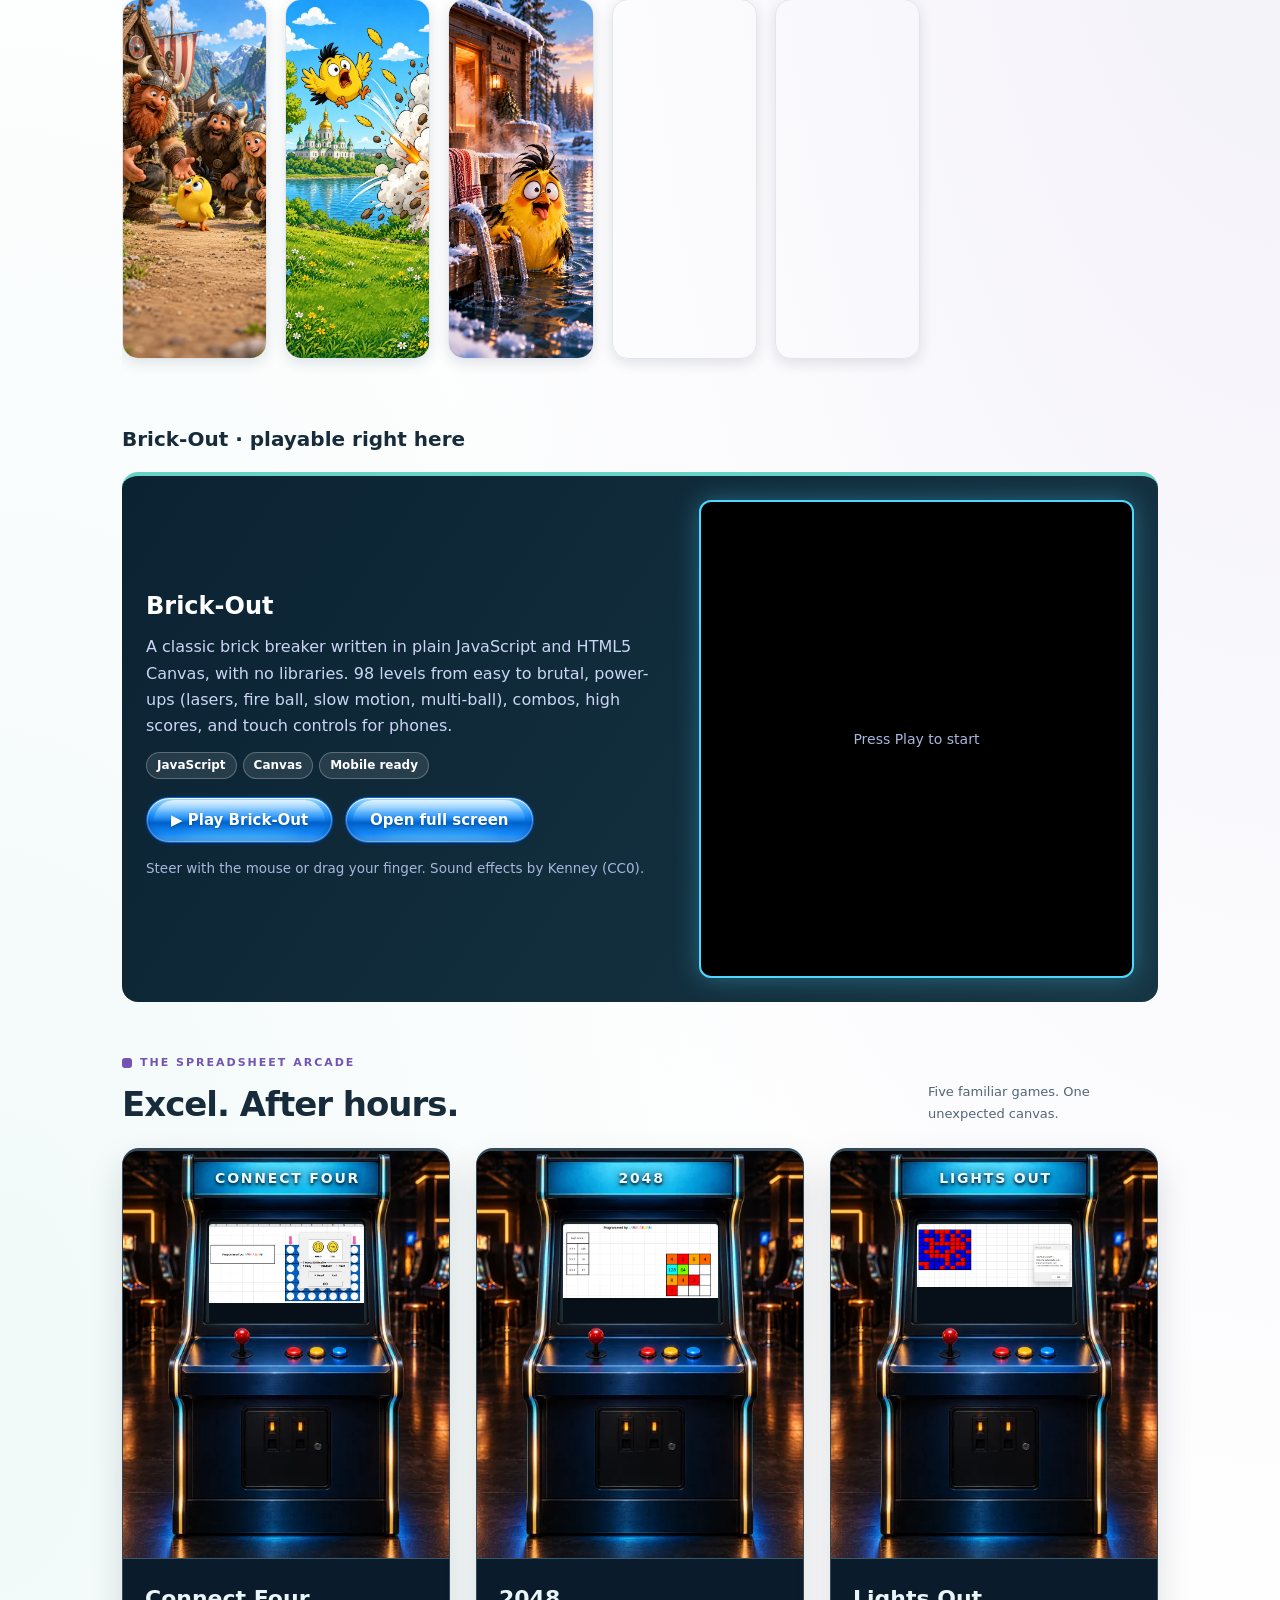
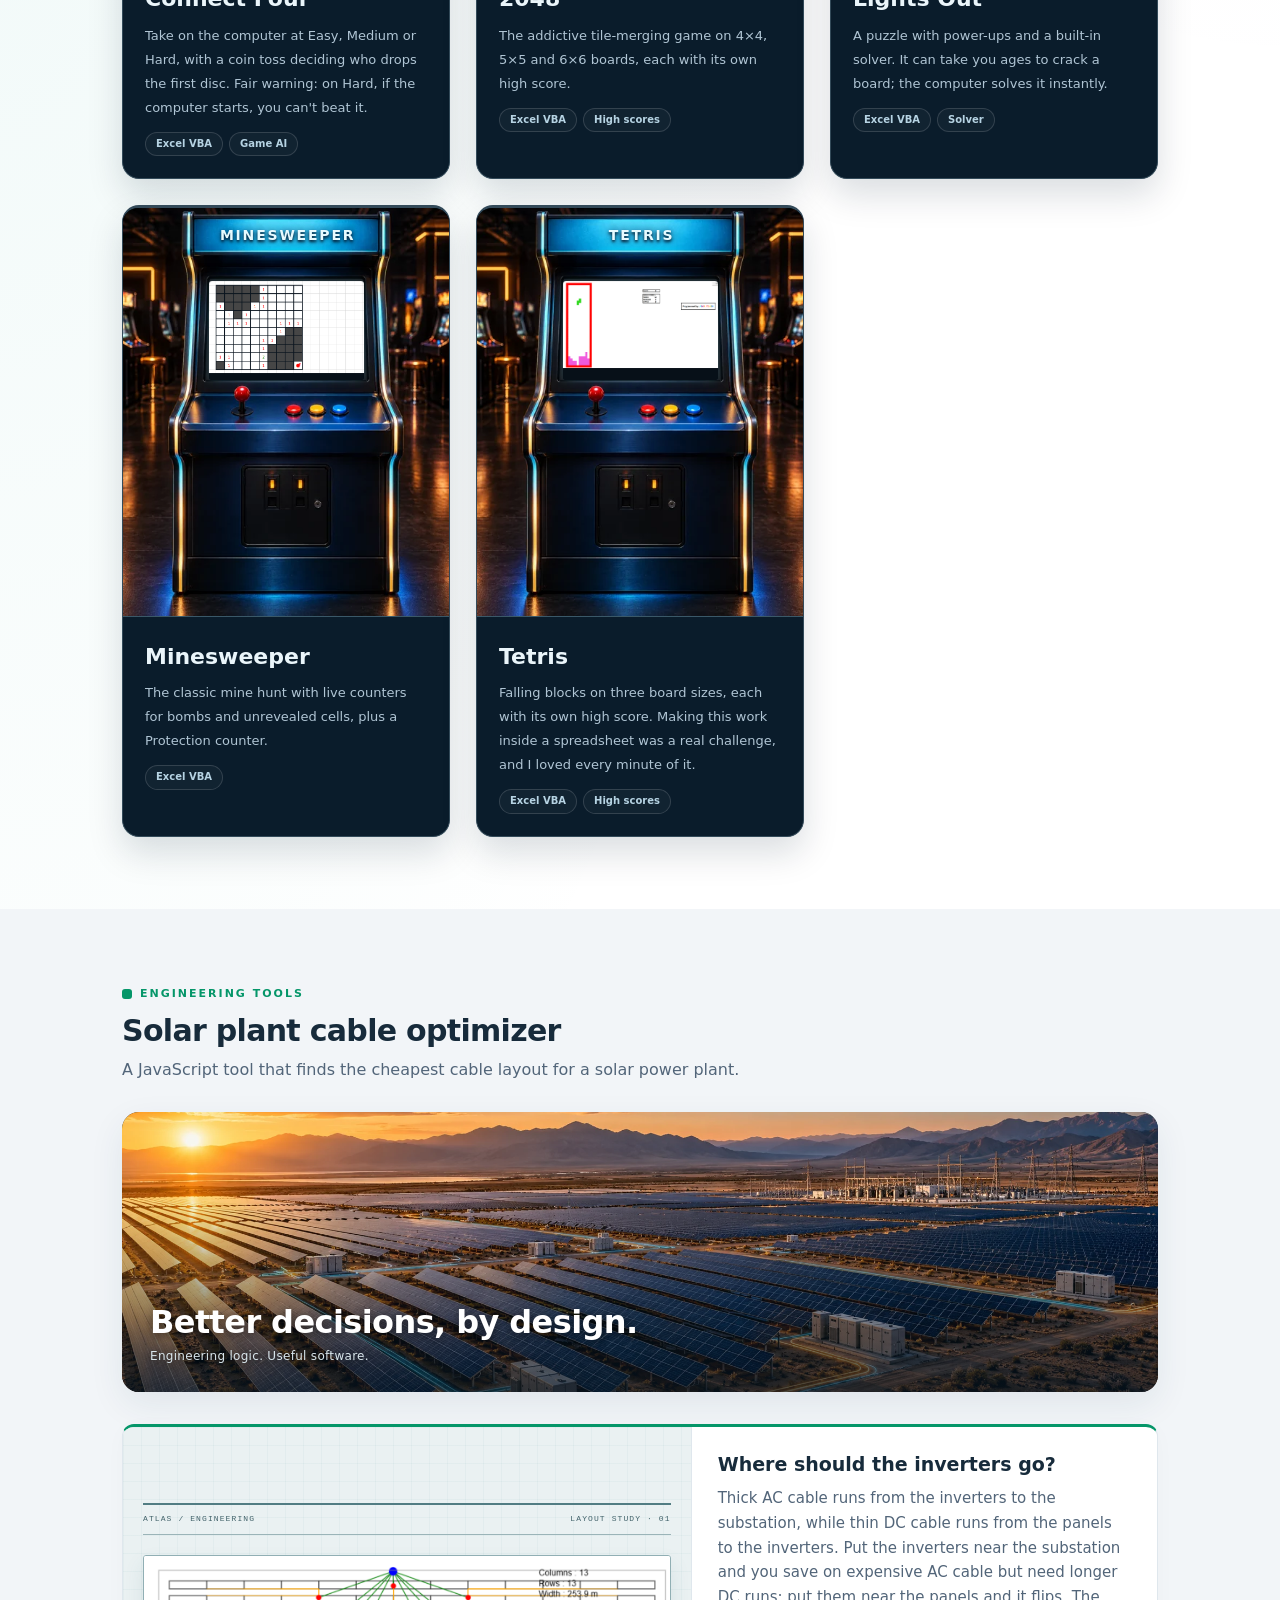
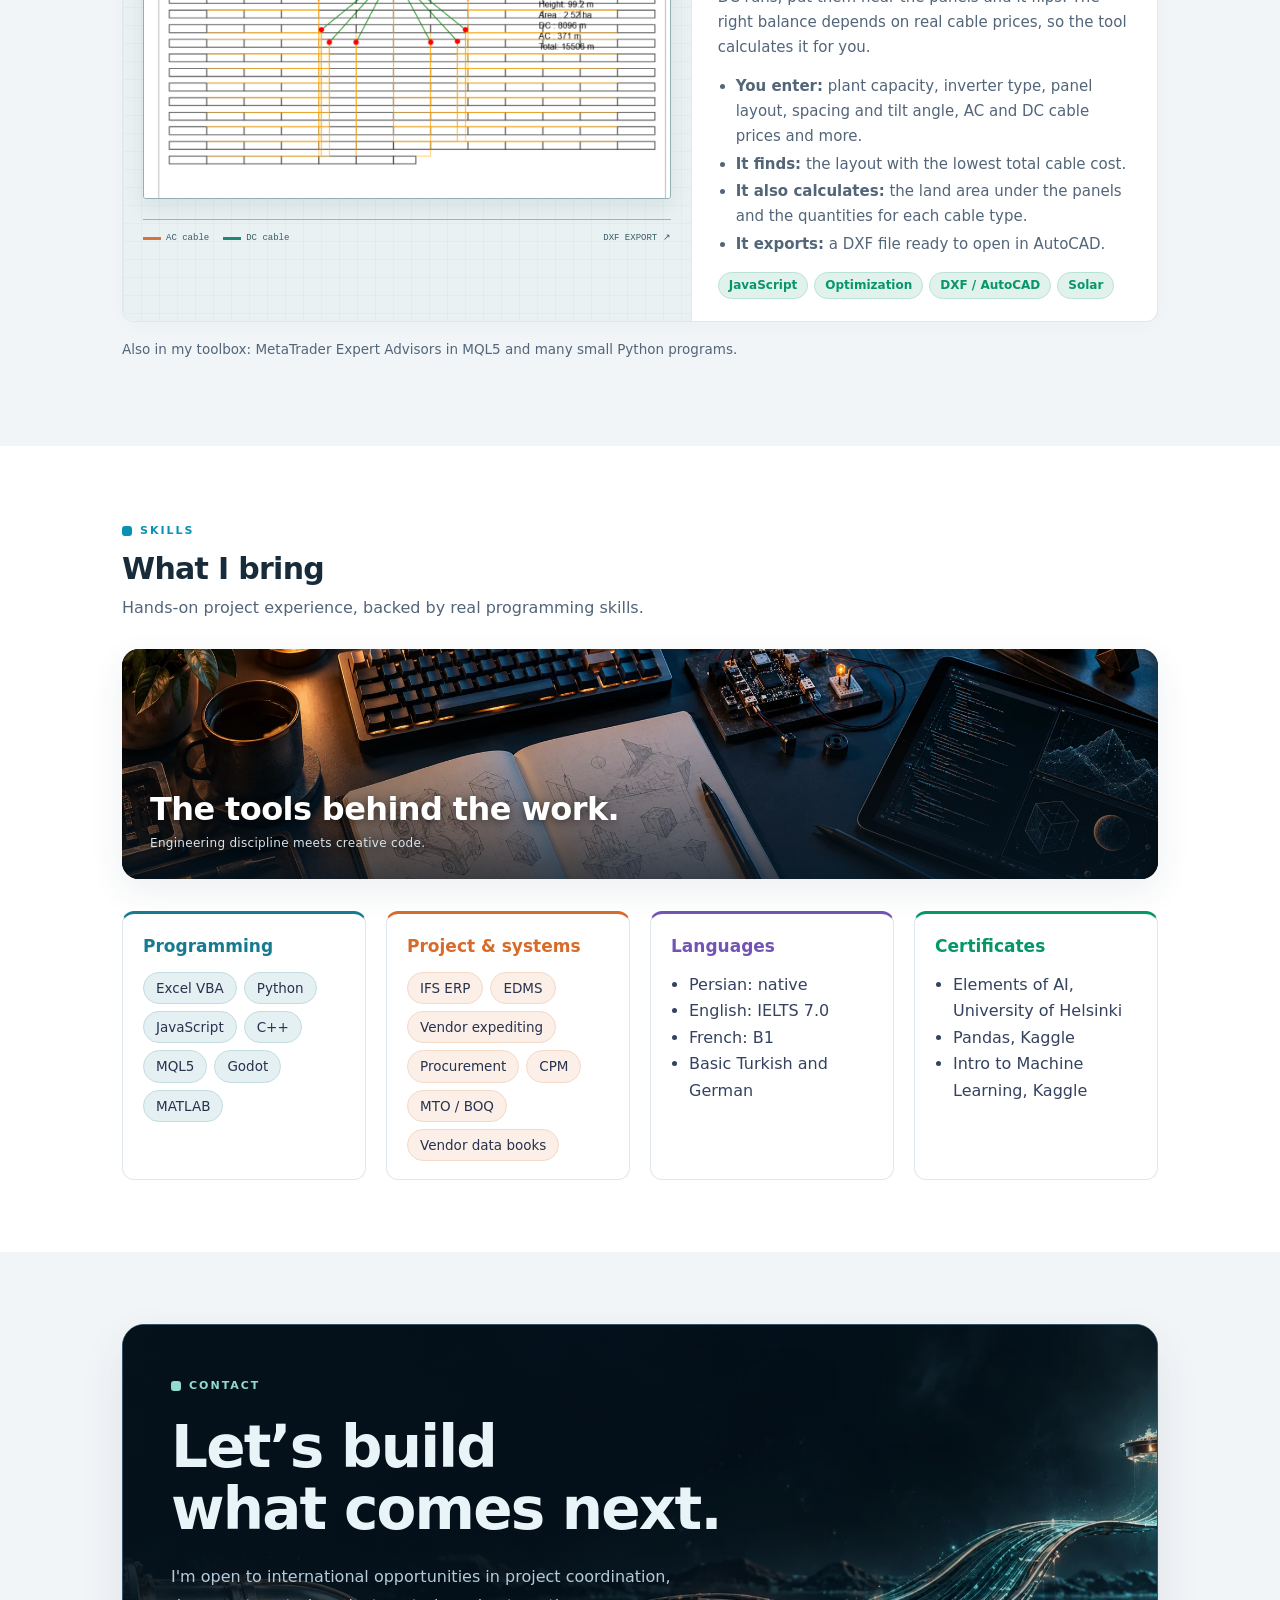
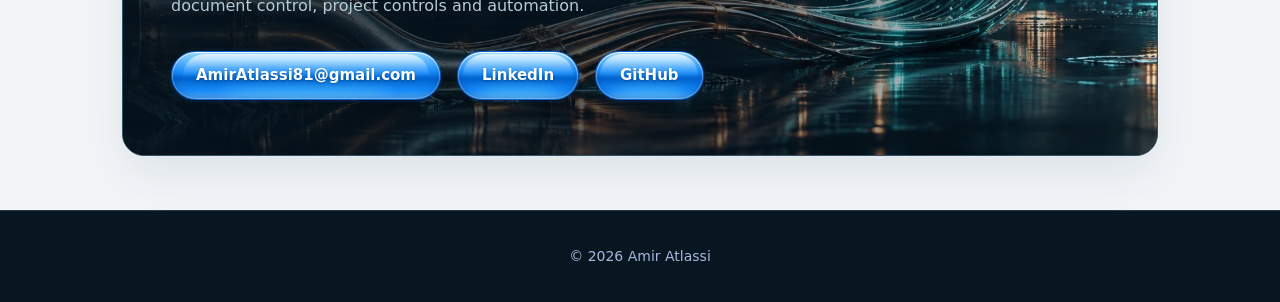
==== commit 62c8c170: "Totally Upgraded" ====
--- a/index.html
+++ b/index.html
@@ -5,222 +5,79 @@
 <meta name="viewport" content="width=device-width, initial-scale=1">
 <title>Amir Atlassi | Project Coordinator & Automation Developer (EPC / Petrochemical)</title>
 <link rel="canonical" href="https://amiratlassi.github.io/">
+<meta name="theme-color" content="#081622">
+<meta property="og:type" content="website">
+<meta property="og:url" content="https://amiratlassi.github.io/">
+<meta property="og:image:alt" content="Amir Atlassi’s vendor document automation tool">
+<meta name="twitter:card" content="summary_large_image">
 <meta property="og:title" content="Amir Atlassi | Project Coordinator & Automation Developer">
 <meta property="og:description" content="20 years in EPC and petrochemical projects. Excel VBA and Python automation, games and engineering tools.">
 <meta property="og:image" content="https://amiratlassi.github.io/assets/doc-status-poster.jpg">
 <meta name="description" content="Project coordinator and expeditor with 20 years in construction and petrochemical EPC. Builds Excel VBA and Python automation for document control and procurement, plus games and engineering tools.">
-<style>
-:root{
-  --bg:#f5f7fb;--card:#fff;--ink:#14213d;--mut:#5b6784;--line:#e3e8f2;
-  --blue:#2563eb;--orange:#f97316;--purple:#7c3aed;--green:#059669;--pink:#e11d74;--teal:#0891b2;
-  --navy:#0f1b3d;
-}
-*{box-sizing:border-box}html{scroll-behavior:smooth;scroll-padding-top:64px}
-body{margin:0;background:var(--bg);color:var(--ink);font:16px/1.65 system-ui,-apple-system,"Segoe UI",Roboto,Arial,sans-serif}
-a{color:var(--blue);text-decoration:none}
-.w{max-width:1080px;margin:0 auto;padding:0 22px}
-
-nav{position:sticky;top:0;z-index:10;background:rgba(255,255,255,.92);backdrop-filter:blur(10px);border-bottom:1px solid var(--line)}
-nav .w{display:flex;gap:20px;align-items:center;height:56px;overflow-x:auto;white-space:nowrap}
-nav b{margin-right:auto;font-size:17px;letter-spacing:.2px}
-nav a{color:var(--mut);font-size:14px;font-weight:500}nav a:hover{color:var(--blue)}
-
-header{background:linear-gradient(120deg,#0f1b3d 0%,#1e2a78 48%,#5b21b6 100%);color:#fff;position:relative;overflow:hidden}
-header:before,header:after{content:"";position:absolute;border-radius:50%;filter:blur(60px);opacity:.55}
-header:before{width:380px;height:380px;background:#06b6d4;right:-80px;top:-120px}
-header:after{width:320px;height:320px;background:#f97316;right:22%;bottom:-200px;opacity:.35}
-header .w{position:relative;z-index:1;padding-top:72px;padding-bottom:56px}
-h1{font-size:clamp(34px,6vw,58px);line-height:1.08;margin:0 0 10px;letter-spacing:-.5px}
-h1 span{background:linear-gradient(90deg,#67e8f9,#f9a8d4,#fdba74);-webkit-background-clip:text;background-clip:text;color:transparent}
-.role{font-size:clamp(17px,2.4vw,22px);color:#cbd5f5;margin:0 0 18px;font-weight:500}
-.lead{max-width:690px;color:#e2e8ff;font-size:17px}
-.btns{display:flex;gap:12px;flex-wrap:wrap;margin:26px 0 8px}
-.btn{display:inline-block;padding:11px 20px;border-radius:10px;border:1.5px solid var(--blue);color:var(--blue);font-weight:600;background:#fff;cursor:pointer;font-size:15px;font-family:inherit}
-.btn:hover{background:#eef3ff}
-.btn.p{background:linear-gradient(90deg,#f97316,#ec4899);color:#fff;border:0}
-.btn.p:hover{filter:brightness(1.07);background:linear-gradient(90deg,#f97316,#ec4899)}
-header .btn:not(.p){background:transparent;color:#fff;border-color:rgba(255,255,255,.6)}
-header .btn:not(.p):hover{background:rgba(255,255,255,.12)}
-.stats{display:grid;grid-template-columns:repeat(auto-fit,minmax(160px,1fr));gap:12px;margin-top:30px}
-.stat{background:rgba(255,255,255,.1);border:1px solid rgba(255,255,255,.22);border-radius:14px;padding:14px 16px}
-.stat b{display:block;font-size:24px;line-height:1.2}.stat span{font-size:13px;color:#cbd5f5}
-.stat:nth-child(1) b{color:#67e8f9}.stat:nth-child(2) b{color:#fdba74}.stat:nth-child(3) b{color:#86efac}.stat:nth-child(4) b{color:#f9a8d4}
-
-section{padding:60px 0}
-section:nth-of-type(even){background:#fff}
-.kick{display:inline-flex;align-items:center;gap:8px;font-size:13px;font-weight:700;letter-spacing:.8px;text-transform:uppercase;color:var(--c,var(--blue))}
-.kick:before{content:"";width:10px;height:10px;border-radius:3px;background:var(--c,var(--blue))}
-h2{font-size:30px;line-height:1.2;margin:6px 0 8px}
-h2+p{color:var(--mut);margin:0 0 28px;max-width:740px}
-h3.sub{margin:44px 0 16px;font-size:20px}
-.grid{display:grid;grid-template-columns:repeat(auto-fill,minmax(310px,1fr));gap:20px}
-.card{--c:var(--blue);background:var(--card);border:1px solid var(--line);border-top:4px solid var(--c);border-radius:14px;overflow:hidden;display:flex;flex-direction:column;box-shadow:0 2px 10px rgba(20,33,61,.05);transition:transform .15s,box-shadow .15s}
-.card:hover{transform:translateY(-2px);box-shadow:0 8px 24px rgba(20,33,61,.10)}
-.card img,.card video{width:100%;aspect-ratio:16/10;object-fit:cover;object-position:top;cursor:zoom-in;display:block;border-bottom:1px solid var(--line);background:#eef1f7}
-.card img.xl{object-fit:contain;background:#fff;aspect-ratio:2/1}
-.wide>img.xl{aspect-ratio:auto}
-.pic{position:relative;width:55%;flex:none;overflow:hidden;display:flex;align-items:center;justify-content:center;border-right:1px solid var(--line)}
-.pic:before{content:"";position:absolute;inset:-24px;background:var(--bg) center/cover;filter:blur(20px) saturate(1.1)}
-.card .pic img{position:relative;width:100%;height:auto;aspect-ratio:auto;object-fit:contain;border:0;background:none}
-.card video{cursor:default;background:#000;object-fit:contain}
-.card .t{padding:16px 18px 18px}.card h3{margin:0 0 6px;font-size:19px}.card p{margin:0;color:var(--mut);font-size:15px}
-.tags{display:flex;gap:6px;flex-wrap:wrap;margin-top:12px}
-.tags i{font-style:normal;font-size:12px;font-weight:600;padding:3px 10px;border-radius:20px;background:color-mix(in srgb,var(--c) 12%,#fff);color:var(--c);border:1px solid color-mix(in srgb,var(--c) 28%,#fff)}
-.wide{grid-column:1/-1;flex-direction:row}
-.wide>img,.wide>video{width:55%;aspect-ratio:auto;border:0;border-right:1px solid var(--line);flex:none}
-.wide .t{display:flex;flex-direction:column;justify-content:center;padding:22px 26px}
-.wide.rev{flex-direction:row-reverse}.wide.rev>img{border-right:0;border-left:1px solid var(--line)}
-@media(max-width:760px){.wide,.wide.rev{flex-direction:column}.wide>img,.wide>video,.pic{width:100%;border:0;border-bottom:1px solid var(--line)}}
-.c-blue{--c:var(--blue)}.c-orange{--c:var(--orange)}.c-purple{--c:var(--purple)}.c-green{--c:var(--green)}.c-pink{--c:var(--pink)}.c-teal{--c:var(--teal)}
-ul.pts{margin:12px 0 0;padding-left:18px;color:var(--mut);font-size:15px}ul.pts li{margin:3px 0}
-
-.timeline{border-left:3px solid var(--line);margin-left:6px}
-.job{padding:0 0 24px 24px;position:relative}.job:before{content:"";position:absolute;left:-10px;top:6px;width:15px;height:15px;border-radius:50%;background:var(--c,var(--blue));border:3px solid #fff;box-shadow:0 0 0 2px var(--c,var(--blue))}
-.job h3{margin:0;font-size:19px}.job small{color:var(--mut);font-size:14px}.job ul{margin:8px 0 0;padding-left:18px;color:#34425f}
-.note{font-size:13.5px;color:var(--mut);margin-top:16px}
-
-.route{display:flex;flex-wrap:wrap;gap:6px 4px;align-items:center;margin:14px 0 4px}
-.route span{font-size:13px;font-weight:700;padding:4px 11px;border-radius:20px;color:#fff}
-.route em{font-style:normal;color:#9aa5c0}
-.strip{display:flex;gap:14px;overflow-x:auto;padding:6px 0 14px;scroll-snap-type:x proximity}
-.strip img{height:420px;width:auto;flex:none;border-radius:14px;border:1px solid var(--line);cursor:zoom-in;scroll-snap-align:start;box-shadow:0 4px 14px rgba(20,33,61,.12)}
-@media(max-width:600px){.strip img{height:330px}}
-
-.play{background:linear-gradient(135deg,#0f1b3d,#231a5a);color:#fff;border-radius:16px;padding:24px;display:grid;grid-template-columns:1fr auto;gap:26px;align-items:center;border-top:4px solid var(--pink)}
-@media(max-width:780px){.play{grid-template-columns:1fr}}
-.play h3{margin:0 0 8px;font-size:24px}.play p{color:#cbd5f5;margin:0 0 12px}
-.play .tags i{background:rgba(255,255,255,.1);color:#fff;border-color:rgba(255,255,255,.25)}
-.brick-actions{display:flex;flex-wrap:wrap;gap:12px}
-.brick-actions .btn{display:flex;align-items:center;justify-content:center;text-align:center;line-height:1.4;min-height:44px;max-width:100%;white-space:normal}
-.brick-actions a.btn{background:transparent;color:#fff;border-color:rgba(255,255,255,.6)}
-.play>div{min-width:0}
-@media(max-width:780px){.brick-actions{flex-direction:column}.brick-actions .btn{width:100%}}
-.play .note{color:#a9b6dc}
-.frame{width:min(100%,440px);aspect-ratio:1/1.1;border:2px solid #4fd8ff;border-radius:12px;box-shadow:0 0 24px rgba(79,216,255,.35);overflow:hidden;background:#000;display:flex;align-items:center;justify-content:center;margin:0 auto}
-.frame iframe{width:100%;height:100%;border:0}
-
-.cols{display:grid;grid-template-columns:repeat(auto-fit,minmax(225px,1fr));gap:20px}
-.box{--c:var(--blue);background:var(--card);border:1px solid var(--line);border-top:4px solid var(--c);border-radius:14px;padding:18px 20px}
-.box h3{margin:0 0 12px;font-size:17px;color:var(--c)}
-.chips{display:flex;gap:7px;flex-wrap:wrap}
-.chips span{padding:4px 12px;border-radius:20px;font-size:13.5px;font-weight:500;background:color-mix(in srgb,var(--c) 11%,#fff);color:#26324f;border:1px solid color-mix(in srgb,var(--c) 26%,#fff)}
-.box ul{margin:0;padding-left:18px;color:#34425f}
-
-footer{padding:34px 0;background:var(--navy);color:#a9b6dc;font-size:14px;text-align:center}
-#lb{position:fixed;inset:0;background:rgba(10,16,35,.9);display:none;align-items:center;justify-content:center;z-index:30;padding:16px;cursor:zoom-out}
-#lb img{max-width:100%;max-height:100%;border-radius:10px;background:#fff}
-
-/* Bespoke industrial / code / game silhouette. No external dependencies. */
-:root{--bg:#f2f5f8;--ink:#172b3b;--mut:#526579;--line:#dfe7ed;--blue:#167a91;--orange:#d86b29;--purple:#7354b5;--navy:#081622}
-body{background:var(--bg)}
-nav{background:rgba(8,22,34,.96);border-color:#203748;color:#ecf4fa}
-nav a{color:#bdceda}nav a:hover{color:#73e1d7}nav b{letter-spacing:.6px}
-nav a:focus-visible,.btn:focus-visible,[data-zoom]:focus-visible{outline:3px solid #22c9b6;outline-offset:5px}
-header{isolation:isolate;background:radial-gradient(ellipse at 84% 55%,#15434a 0,transparent 45%),linear-gradient(125deg,#081622,#10293b 65%,#14313d)}
-header:before{width:620px;height:620px;background:#167e83;right:-260px;top:40px;opacity:.13;filter:blur(90px)}
-header:after{display:none}
-header .w{padding-top:76px;padding-bottom:310px}
-.hero-eyebrow{display:flex;align-items:center;gap:10px;color:#9acccf;font-size:11px;font-weight:700;letter-spacing:2.6px;margin:0 0 20px;text-transform:uppercase}
-.hero-eyebrow:before{content:"";width:24px;height:2px;background:#64d7c8}
-h1{font-size:clamp(38px,6.2vw,66px);letter-spacing:-2px;line-height:1.13}
-h1 span{background:linear-gradient(100deg,#b5f2e8,#6cdbce 60%,#8ccdda);background-clip:text;-webkit-background-clip:text}
-.role{color:#bfd3e0;font-size:clamp(16px,2vw,20px);max-width:760px}
-.lead{color:#b7cbd9;max-width:710px;line-height:1.85}
-.btn{border-radius:7px;transition:background .2s,transform .2s}
-.btn:hover{transform:translateY(-2px)}
-.btn.p{background:#c45c22;color:white;box-shadow:0 6px 22px #0002}
-.btn.p:hover{background:#ac4c18;filter:none}
-header .btn.p{background:#f4b178;color:#102633}header .btn.p:hover{background:#ffc492}
-header .btn:not(.p){border-color:#678696;color:#e1eff5}
-.stats{gap:0;border:1px solid #38505f;border-radius:10px;overflow:hidden;background:rgba(10,27,40,.55);max-width:870px;margin-top:36px}
-.stat{background:none;border:0;border-right:1px solid #38505f;border-radius:0;padding:18px 20px}.stat:last-child{border-right:0}
-.stat b{font-size:23px}.stat span{color:#b9cedd}.stat:nth-child(1) b{color:#85e1d2}.stat:nth-child(2) b{color:#f4b178}.stat:nth-child(3) b{color:#a4d8e4}.stat:nth-child(4) b{color:#c2b5e9}
-.hero-scene{position:absolute;left:0;bottom:0;width:100%;height:295px;z-index:-1;pointer-events:none}
-.hero-scene svg{display:block;width:100%;height:100%;overflow:visible}
-.scene-caption{position:absolute;bottom:20px;left:0;right:0;display:flex;justify-content:space-between;gap:10px;padding:0 max(22px,calc((100% - 1036px)/2));color:#8caeba;font-size:10px;letter-spacing:2.5px;text-transform:uppercase;pointer-events:none}
-.scene-signal{stroke-dasharray:5 15;animation:signal-flow 8s linear infinite}.scene-spark{animation:signal-glow 4s ease-in-out infinite}.scene-bird{animation:bird-float 7s ease-in-out infinite;transform-box:fill-box;transform-origin:center}
-@keyframes signal-flow{to{stroke-dashoffset:-160}}@keyframes signal-glow{50%{opacity:.35}}@keyframes bird-float{50%{transform:translateY(-7px)}}
-section{padding:72px 0}section:nth-of-type(even){background:#fff}
-h2{letter-spacing:-.7px}.kick{font-size:11px;letter-spacing:2px}
-.card{border-top-width:3px;border-radius:12px;box-shadow:0 4px 22px #172b3b06}.card:hover{box-shadow:0 12px 30px #172b3b10}
-.box{border-top-width:3px;border-radius:12px}.play{background:linear-gradient(125deg,#0b2232,#173644);border-top-color:#68d3c5}
-footer{background:#081622;border-top:1px solid #213c4a}
-@media(min-width:761px){.stats{grid-template-columns:repeat(4,1fr)}}
-@media(max-width:760px){header .w{padding-top:48px;padding-bottom:230px}.hero-scene{height:205px}.hero-eyebrow{font-size:9px;letter-spacing:1.5px}h1{letter-spacing:-1.2px}.stats{grid-template-columns:1fr 1fr}.stat{padding:15px}.stat:nth-child(2){border-right:0}.stat:nth-child(-n+2){border-bottom:1px solid #38505f}.stat b{font-size:21px}.scene-caption{font-size:8px;letter-spacing:1px;bottom:14px}section{padding:50px 0}nav .w{gap:17px}nav b{font-size:15px}.grid{grid-template-columns:repeat(auto-fill,minmax(min(310px,100%),1fr))}}
-@media(prefers-reduced-motion:reduce){html{scroll-behavior:auto}*,*:before,*:after{animation:none!important;transition:none!important}}
-
-</style>
+<link rel="stylesheet" href="assets/css/site.css?v=final-play-only-1">
 </head>
-<body>
-<nav><div class="w"><b>Amir Atlassi</b><a href="#experience">Experience</a><a href="#automation">Automation</a><a href="#games">Games</a><a href="#tools">Tools</a><a href="#skills">Skills</a><a href="#contact">Contact</a></div></nav>
-
-<header>
-<div class="hero-scene" aria-hidden="true">
-<svg viewBox="0 0 1440 300" preserveAspectRatio="xMidYMax slice" xmlns="http://www.w3.org/2000/svg">
-<defs>
- <linearGradient id="scene-haze" x2="0" y2="1"><stop stop-color="#65b9b3" stop-opacity="0"/><stop offset="1" stop-color="#65b9b3" stop-opacity=".09"/></linearGradient>
- <linearGradient id="scene-wire"><stop stop-color="#e7a16c"/><stop offset=".5" stop-color="#63c9c0"/><stop offset="1" stop-color="#a99ad5"/></linearGradient>
- <pattern id="scene-grid" width="40" height="40" patternUnits="userSpaceOnUse"><path d="M40 0H0V40" fill="none" stroke="#96c7cf" stroke-opacity=".055"/></pattern>
- <pattern id="scene-windows" width="14" height="17" patternUnits="userSpaceOnUse"><rect x="3" y="4" width="3" height="5" fill="#ddac78" opacity=".55"/></pattern>
-</defs>
-<path fill="url(#scene-haze)" d="M0 0H1440V300H0z"/><path fill="url(#scene-grid)" d="M0 0H1440V300H0z"/>
-<!-- Distant refinery and mountains -->
-<g fill="#1b3946"><path d="M0 242V178H28V142H47V178H72V202H98V164H116V202H156V118H171V202H216V160H229V218H281V185H300V218H354V138H368V218H405V173H427V233H490V253H0z"/><path d="M963 259l92-89 54 44 81-112 94 103 66-62 90 100v40z"/></g>
-<g fill="none" stroke="#43616a" stroke-width="1" opacity=".45"><path d="M1109 214l38-14 43-98 30 96 64 7M1147 200l43 30 30-32M1284 205l22-13 44-49"/></g>
-<!-- Petrochemical silhouette: tanks, columns, pipe bridges and flare -->
-<g fill="#081a27" stroke="#35515c" stroke-width="1.2">
- <path d="M0 271v-60q38-27 76 0v60zm7-60h62M83 271v-39h103v39M91 232v-14q43-25 86 0v14"/>
- <path d="M201 273V108q0-12 10-12t10 12v165M196 126h30M196 157h30M196 188h30M196 219h30M198 251h27"/>
- <path d="M247 273V61h23v212M241 88h35M241 126h35M241 164h35M241 202h35M241 240h35"/>
- <path d="M300 273V150h33v123M296 171h41M296 204h41M296 237h41"/>
- <path d="M378 273V37h7v236M365 273l17-214 18 214M373 177h19M369 216h27"/>
- <path d="M417 273v-62h57v62M430 211v-22h27v22M487 273v-88h32v88"/>
- <path d="M139 273V166h12v107M134 166h22"/>
-</g>
-<g fill="none" stroke="#52717a" stroke-width="2"><path d="M20 251h120v-56h58M224 230h22M271 212h28M334 250h82M270 101h15v151h92M400 244h110v-35h40"/><path d="M174 273V187h184v86M174 196h184M184 197l24 76m6-76 24 76m6-76 24 76m6-76 24 76m6-76 24 76" stroke-width="1" opacity=".55"/></g>
-<g stroke="#72949b" stroke-width="1" opacity=".7"><path d="M255 67v197m8-197v197m-8-181h8m-8 15h8m-8 15h8m-8 15h8m-8 15h8m-8 15h8m-8 15h8m-8 15h8m-8 15h8m-8 15h8m-8 15h8m-8 15h8m-8 15h8"/></g>
-<path class="scene-spark" d="M382 39c-16-12 7-18 1-31 18 13 8 24-1 31" fill="#f2a56c"/><path d="M382 35c-5-6 3-9 2-15 6 7 3 12-2 15" fill="#ffe2a9"/>
-<g fill="#eab17b"><circle cx="211" cy="103" r="2"/><circle cx="258" cy="59" r="2"/><circle cx="145" cy="163" r="2"/></g>
-<!-- Pipes become circuit traces -->
-<g fill="none" stroke="url(#scene-wire)" stroke-width="1.5" opacity=".65"><path d="M465 249h90l35-35h91l38-38h166l32 32h86l33-33h89M494 263h102l30-30h90l39-38h108l31 32h125l29-30h121M520 278h105l25-25h91l34-34h73l29 29h180l29-29h74"/></g>
-<path class="scene-signal" d="M465 249h90l35-35h91l38-38h166l32 32h86l33-33h89" fill="none" stroke="#b4ece0" stroke-width="2"/>
-<g fill="#8ed5cd"><circle cx="465" cy="249" r="3"/><circle cx="741" cy="253" r="3"/><circle cx="1125" cy="175" r="3"/><circle cx="1150" cy="219" r="3"/></g>
-<!-- Minimal code window -->
-<g transform="translate(618 58)"><rect width="228" height="103" rx="7" fill="#0a1e2c" stroke="#426773"/><path d="M0 22h228" stroke="#34505d"/><g fill="#6c939c"><circle cx="12" cy="11" r="2.5"/><circle cx="23" cy="11" r="2.5"/><circle cx="34" cy="11" r="2.5"/></g><g fill="none" stroke="#7ed4c7" stroke-width="2" stroke-linecap="round" stroke-linejoin="round"><path d="M41 43L26 56l15 13m43-26 15 13-15 13m-25 9 9-43"/><path d="M122 43h61m-61 13h79m-79 13h43m-43 13h62" stroke="#6d919d"/></g><path d="M106 103v17h38v-17m-58 18h78" fill="none" stroke="#426773"/></g>
-<!-- Game landscape: platforms, pickups, pixel bird and character -->
-<g fill="#0a1b2a" stroke="#507b81" stroke-width="1.2"><path d="M1031 250v-18h93v18zm111-40v-17h87v17zm139-46v-17h96v17z"/><path d="M1200 273v-22h76v-42h50v-28h53v-28h61v120z"/></g>
-<g stroke="#7ac7ba" stroke-width="2"><path d="M1031 232h93m18-39h87m52-46h96"/></g>
-<g fill="#ddb77e" class="scene-spark"><path d="M1062 201l5-8 5 8-5 8zm111-42 5-8 5 8-5 8zm128-44 5-8 5 8-5 8z"/></g>
-<g transform="translate(1180 161)" fill="#9ac8c8"><path d="M0 0h12v12H0zm-3 13h18v13h-5v6H5v-6h-8z"/><path d="M8 3h3v3H8" fill="#0b2635"/></g>
-<g class="scene-bird" transform="translate(971 109)" fill="#83d9ca"><path d="M0 8h8V0h8v8h8v8h8v8H8v-8H0z"/><path d="M24 12h9v5h-9" fill="#edb17f"/><path d="M18 10h3v3h-3" fill="#081a27"/></g>
-<g fill="#87aeb7" opacity=".45"><path d="M907 76h3v3h-3zm137-39h3v3h-3zm80 64h3v3h-3zm229-53h3v3h-3zm-370 90h3v3h-3z"/></g>
-<path d="M0 275H1440V300H0z" fill="#081622"/><path d="M0 275H1440" stroke="#385963" stroke-opacity=".65"/>
-</svg>
-</div>
-<div class="scene-caption" aria-hidden="true"><span>01 / Petrochemical</span><span>02 / Automation</span><span>03 / Game development</span></div>
+<body id="top">
+<a class="skip-link" href="#main-content">Skip to content</a>
+<nav aria-label="Main navigation"><div class="w"><a class="brand" href="#top" aria-label="Amir Atlassi — back to top">Amir Atlassi</a><a href="#featured">Work</a><a href="#experience">Experience</a><a href="#automation">Automation</a><a href="#games">Games</a><a href="#tools">Tools</a><a href="#skills">Skills</a><a href="#contact">Contact</a></div></nav>
+
+<header data-world="industry">
+
+<div class="bird-airspace" aria-hidden="true" inert><button class="flying-bird" type="button" aria-label="Surprise Atlas Bird"><img src="assets/bird/bird_normal.png" width="500" height="400" alt="" draggable="false"></button></div>
+
 <div class="w">
 <p class="hero-eyebrow">Engineering experience. Creative code.</p>
 <h1>Hi, I'm <span>Amir Atlassi</span></h1>
 <p class="role">Project Coordinator &amp; Expeditor · EPC / Petrochemical · Automation Developer</p>
 <p class="lead">Twenty years on construction sites and petrochemical EPC projects taught me where time and accuracy get lost. Now I fix it with code: Excel VBA and Python tools that turn hour-long manual reporting into seconds. After hours, I build games and engineering tools just for the joy of it.</p>
-<div class="btns"><a class="btn p" href="#automation">See my automation work</a><a class="btn" href="#games">Play my games</a><a class="btn" href="#contact">Contact me</a></div>
+<div class="btns"><a class="btn p" href="#featured">Explore my work</a><a class="btn" href="#games">Play my games</a><a class="btn" href="#contact">Contact me</a></div>
 <div class="stats">
 <div class="stat"><b>20 years</b><span>Construction &amp; EPC</span></div>
 <div class="stat"><b>1 h → seconds</b><span>Report preparation time</span></div>
 <div class="stat"><b>IELTS 7.0</b><span>L 7 · R 8 · S 6 · W 6</span></div>
 <div class="stat"><b>French B1</b><span>Actively improving</span></div>
-</div></div></header>
+</div></div>
+<div class="world-stage w">
+ <div class="world-console"><div><span class="world-indicator"></span><span>THE WORLDS I BUILD</span></div><div class="world-switch" role="group" aria-label="Explore my three worlds"><button type="button" data-world-choice="industry" aria-pressed="true">01 <b>INDUSTRY</b></button><button type="button" data-world-choice="code" aria-pressed="false">02 <b>CODE</b></button><button type="button" data-world-choice="play" aria-pressed="false">03 <b>PLAY</b></button></div></div>
+ <div class="world-viewport">
+  <div class="world-stars" aria-hidden="true"></div><div class="world-orbit" aria-hidden="true"></div>
+  <div class="world-panel world-industry" data-world-panel="industry" aria-hidden="false"><div class="refinery-layer"><img class="world-art" src="assets/art/industry.webp" srcset="assets/art/industry-small.webp 900w, assets/art/industry.webp 1920w" sizes="(max-width:760px) 100vw, 1080px" width="1920" height="640" alt="" fetchpriority="high" decoding="async"></div><div class="steam steam-one"></div><div class="steam steam-two"></div><div class="steam steam-three"></div><div class="industry-label world-object-label">EPC / PETROCHEMICAL <span>Engineering at real-world scale.</span></div></div>
+  <div class="world-panel world-code" data-world-panel="code" aria-hidden="true" inert><img class="world-art code-scene-art" src="assets/art/automation.webp" srcset="assets/art/automation-small.webp 900w, assets/art/automation.webp 1920w" sizes="(max-width:760px) 100vw, 1080px" width="1920" height="640" alt="" loading="lazy" decoding="async">
+   <div class="code-terminal"><div class="terminal-top"><i></i><i></i><i></i><span>automation.py</span></div><div class="terminal-code"><span class="code-comment"># Make the repetitive disappear.</span><br><span class="code-purple">for</span> document <span class="code-purple">in</span> vendor_package:<br>&nbsp;&nbsp;status = <span class="code-gold">check_progress</span>(document)<br>&nbsp;&nbsp;report.<span class="code-gold">add</span>(status)<br><br><span class="code-gold">export_report</span>(<span class="code-green">"ready_to_share.pdf"</span>)<span class="code-cursor">▌</span></div></div>
+   <div class="data-transfer" aria-hidden="true"><span></span><span></span><span></span><b>→</b></div>
+   <div class="report-preview"><div class="report-top"><span>VENDOR STATUS</span><b>✓</b></div><h3>Clarity. In seconds.</h3><div class="report-row"><span>Document register</span><b>CHECKED</b></div><div class="report-row"><span>Approval status</span><b>CHECKED</b></div><div class="report-row"><span>Missing documents</span><b>IDENTIFIED</b></div><div class="report-ready">✓ &nbsp; Report ready to share</div></div>
+  </div>
+  <div class="world-panel world-play" data-world-panel="play" aria-hidden="true" inert><img class="world-art" src="assets/art/play.webp" srcset="assets/art/play-small.webp 900w, assets/art/play.webp 1920w" sizes="(max-width:760px) 100vw, 1080px" width="1920" height="640" alt="" loading="lazy" decoding="async">
+   <span class="world-object-label play-label">ATLAS BIRD <span>Small wings. A greater purpose.</span></span>
+  </div>
+  <div class="world-ground" aria-hidden="true"><svg viewBox="0 0 1080 50" preserveAspectRatio="none"><path d="M0 30h190l20-20h190l20 20h230l20-20h190l20 20h200"/></svg></div>
+ </div>
+ <div class="world-footer"><span id="world-caption" aria-live="polite">Where coordination meets complexity.</span><span>SELECT A WORLD ABOVE <span aria-hidden="true">↗</span></span></div>
+</div>
+</header>
+
+<main id="main-content">
+
+<section id="featured" aria-labelledby="featured-title" style="--c:var(--blue)"><div class="w">
+<span class="kick">Selected work</span>
+<h2 id="featured-title">Industry experience. Working software. Playable worlds.</h2>
+<p>Three ways I turn practical problems and creative ideas into something you can use.</p>
+<div class="featured-grid">
+<a class="feature feature-automation" href="#automation"><div class="feature-image"><img src="assets/previews/automation.webp" alt="Vendor document status reporting tool" width="640" height="326" loading="lazy" decoding="async"></div><div class="feature-body"><span class="feature-label">01 / Automation</span><h3>Less reporting. More doing.</h3><p>Excel VBA tools that turn an hour of manual reporting into seconds.</p><span class="feature-link">Watch the workflow <span aria-hidden="true">↗</span></span></div></a>
+<a class="feature feature-game" href="#atlas-bird"><div class="feature-image"><img src="assets/previews/atlas-bird.webp" alt="Atlas Bird adventure artwork" width="640" height="313" loading="lazy" decoding="async"></div><div class="feature-body"><span class="feature-label">02 / Game development</span><h3>Small wings. A greater purpose.</h3><p>A journey across changing landscapes, with a single letter to deliver and a destination worth reaching.</p><span class="feature-link">Explore Atlas Bird <span aria-hidden="true">↗</span></span></div></a>
+<a class="feature feature-tool" href="#tools"><div class="feature-image"><img src="assets/previews/cable-optimizer.webp" alt="Solar cable layout optimizer interface" width="640" height="294" loading="lazy" decoding="async"></div><div class="feature-body"><span class="feature-label">03 / Engineering</span><h3>Find a better cable layout.</h3><p>A JavaScript optimizer balancing AC and DC cable costs for solar plants.</p><span class="feature-link">See how it works <span aria-hidden="true">↗</span></span></div></a>
+</div></div></section>
+
 
 <section id="experience" style="--c:var(--blue)"><div class="w">
 <span class="kick">Experience</span>
 <h2>From the construction site to petrochemical EPC</h2>
-<p>A career built on coordination, procurement and document control, with a habit of automating whatever is repetitive.</p>
+<p>A career built on coordination, procurement and document control, with a habit of automating whatever is repetitive.</p><div class="section-art section-art-experience"><img class="section-scene" src="assets/art/experience.webp" srcset="assets/art/experience-small.webp 900w, assets/art/experience.webp 1920w" sizes="(max-width:760px) 100vw, 1080px" width="1920" height="640" alt="" loading="lazy" decoding="async"><div class="section-art-caption"><strong>On site. On schedule.</strong><span>Coordination, from the ground up.</span></div></div>
 <div class="timeline">
-<div class="job" style="--c:var(--orange)"><h3>Project Coordinator &amp; Expeditor</h3><small>Jahanpars EPCC · Bushehr Petrochemical Complex (BUPC) · 2020 – Present</small>
+<div class="job" style="--c:var(--orange)"><div class="career-date"><span>01</span><b>2020 — NOW</b></div><h3>Project Coordinator &amp; Expeditor</h3><small>Jahanpars EPCC · Bushehr Petrochemical Complex (BUPC) · 2020 – Present</small>
 <ul><li>Coordinate engineering, procurement and construction disciplines; expedite vendor purchases and inspect vendor progress during production.</li><li>Head of the ERP section for procurement documents in IFS; handle vendor final data books in the document control section.</li><li>Built the VBA tools for document control and procurement tracking shown below.</li></ul></div>
-<div class="job" style="--c:var(--purple)"><h3>Project Manager</h3><small>Abniyeh Sazan · Luxury villa project · 2016 – 2020</small>
+<div class="job" style="--c:var(--purple)"><div class="career-date"><span>02</span><b>2016 — 2020</b></div><h3>Project Manager</h3><small>Abniyeh Sazan · Luxury villa project · 2016 – 2020</small>
 <ul><li>Managed documents, contractors, quantity surveying, MTO/BOQ, purchasing and CPM progress control.</li></ul></div>
-<div class="job" style="--c:var(--green)"><h3>Construction Site Manager</h3><small>Residential projects (20 to 40 units) · 2006 – 2016</small>
+<div class="job" style="--c:var(--green)"><div class="career-date"><span>03</span><b>2006 — 2016</b></div><h3>Construction Site Manager</h3><small>Residential projects (20 to 40 units) · 2006 – 2016</small>
 <ul><li>Site supervision, budgets, progress control and contractor invoicing across several projects.</li></ul></div>
 </div>
 <p class="note">Education: MBA (Payame Noor University) · B.Sc. Industrial Engineering (K.N. Toosi University of Technology)</p>
@@ -229,14 +86,19 @@
 <section id="automation" style="--c:var(--orange)"><div class="w">
 <span class="kick">Automation</span>
 <h2>Document control, automated</h2>
-<p>Excel VBA tools I wrote for the BUPC project. A report that took at least an hour by hand now takes a few seconds, and manual errors are practically gone, even when the user is a beginner.</p>
+<p>Excel VBA tools I wrote for the BUPC project. A report that took at least an hour by hand now takes a few seconds, and manual errors are practically gone, even when the user is a beginner.</p><div class="section-art section-art-automation"><img class="section-scene" src="assets/art/automation.webp" srcset="assets/art/automation-small.webp 900w, assets/art/automation.webp 1920w" sizes="(max-width:760px) 100vw, 1080px" width="1920" height="640" alt="" loading="lazy" decoding="async"><div class="section-art-caption"><strong>Built for the way work happens.</strong><span>Real project experience. Practical automation.</span></div></div>
+<div class="automation-impact" aria-label="Report preparation: at least one hour manually, a few seconds with automation">
+<div><span class="impact-label">Manual reporting</span><strong>1 hour+</strong><span>Checking, collecting and formatting</span></div>
+<span class="impact-arrow" aria-hidden="true">→</span>
+<div><span class="impact-label">With my VBA tools</span><strong>A few seconds</strong><span>Select the package. Generate the report.</span></div>
+</div>
 <div class="grid">
-<div class="card c-orange wide"><video controls muted playsinline preload="metadata" poster="assets/doc-status-poster.jpg"><source src="assets/doc-status-demo.mp4" type="video/mp4"></video>
-<div class="t"><h3>Vendor Document Status</h3><p>Pick a vendor and a material requisition, and the tool gathers every vendor document with its class, approval status, client status and dates. One click exports a PDF or Excel report, lists the documents still missing, and builds a summary. Press play to watch it work.</p><div class="tags"><i>Excel VBA</i><i>Vendor data books</i><i>PDF export</i><i>Reporting</i></div></div></div>
-<div class="card c-orange wide"><video controls playsinline preload="metadata" poster="assets/final-book-follow-up-poster.jpg" aria-label="Final Book Follow-Up product demonstration"><source src="assets/final-book-follow-up-demo.mp4" type="video/mp4">Your browser does not support HTML video. <a href="assets/final-book-follow-up-demo.mp4">Download the demonstration.</a></video>
-<div class="t"><h3>Final Book Follow-Up</h3><p>Create a dedicated Excel sheet for each vendor MR and keep the DCC contact details close. Log actions with an automatic date, time and row number, review the history, and continue outstanding work. Dashboard hyperlinks connect every purchase package to its tracking sheet, from preparation to finalization. Press play to see the workflow.</p><div class="tags"><i>Excel VBA</i><i>Final books</i><i>Follow-up history</i><i>DCC contacts</i></div></div></div>
-<div class="card c-blue wide rev"><img src="assets/doc-progress.png" alt="Document progress tracker" data-zoom>
-<div class="t"><h3>Document progress tracker</h3><p>Follows every document through the EDMS, IFS and FTP workflow across separate sheets, so nobody has to check and copy things by hand. At any moment you can see exactly where a document stands.</p><div class="tags"><i>Excel VBA</i><i>EDMS</i><i>IFS</i></div></div></div>
+<div class="card c-orange wide"><div class="demo-media"><video aria-label="Vendor Document Status product demonstration" controls muted playsinline preload="none" poster="assets/doc-status-poster.jpg"><source src="assets/doc-status-demo.mp4" type="video/mp4"></video><button class="demo-play" type="button" aria-label="Play Vendor Document Status demonstration"><span class="demo-play-icon" aria-hidden="true">▶</span><span>Watch the workflow</span></button></div>
+<div class="t"><h3>Vendor Document Status</h3><p class="project-result">From scattered vendor records to a ready-to-share report.</p><details class="project-details"><summary>How it works</summary><p>Pick a vendor and a material requisition, and the tool gathers every vendor document with its class, approval status, client status and dates. One click exports a PDF or Excel report, lists the documents still missing, and builds a summary. Press play to watch it work.</p></details><div class="tags"><i>Excel VBA</i><i>Vendor data books</i><i>PDF export</i><i>Reporting</i></div></div></div>
+<div class="card c-orange wide"><div class="demo-media"><video controls playsinline preload="none" poster="assets/final-book-follow-up-poster.jpg" aria-label="Final Book Follow-Up product demonstration"><source src="assets/final-book-follow-up-demo.mp4" type="video/mp4">Your browser does not support HTML video. <a href="assets/final-book-follow-up-demo.mp4">Download the demonstration.</a></video><button class="demo-play" type="button" aria-label="Play Final Book Follow-Up demonstration"><span class="demo-play-icon" aria-hidden="true">▶</span><span>Watch the workflow</span></button></div>
+<div class="t"><h3>Final Book Follow-Up</h3><p class="project-result">A clear action history for every vendor package.</p><details class="project-details"><summary>How it works</summary><p>Create a dedicated Excel sheet for each vendor MR and keep the DCC contact details close. Log actions with an automatic date, time and row number, review the history, and continue outstanding work. Dashboard hyperlinks connect every purchase package to its tracking sheet, from preparation to finalization. Press play to see the workflow.</p></details><div class="tags"><i>Excel VBA</i><i>Final books</i><i>Follow-up history</i><i>DCC contacts</i></div></div></div>
+<div class="card c-blue wide rev"><img src="assets/doc-progress.png" alt="Document progress tracker" data-zoom width="1912" height="1021" loading="lazy" decoding="async">
+<div class="t"><h3>Document progress tracker</h3><p class="project-result">See where each document stands across EDMS, IFS and FTP.</p><details class="project-details"><summary>How it works</summary><p>Follows every document through the EDMS, IFS and FTP workflow across separate sheets, so nobody has to check and copy things by hand. At any moment you can see exactly where a document stands.</p></details><div class="tags"><i>Excel VBA</i><i>EDMS</i><i>IFS</i></div></div></div>
 </div>
 <p class="note">Vendor names, document numbers and project references are blurred in the progress screenshot and Vendor Document Status video. In the Final Book Follow-Up video, only the MR numbers in column D of the main dashboard are blurred.</p>
 </div></section>
@@ -244,46 +106,39 @@
 <section id="games" style="--c:var(--purple)"><div class="w">
 <span class="kick">Games</span>
 <h2>Games I build for fun</h2>
-<p>A mobile game in Godot, a browser game in plain JavaScript, and a collection of games that run inside Excel, because a spreadsheet can be a lot more than a spreadsheet.</p>
-
-<h3 class="sub" style="margin-top:0">Atlas Bird · mobile game (Godot)</h3>
+<p>A mobile game in Godot, a browser game in plain JavaScript, and a collection of games that run inside Excel, because a spreadsheet can be a lot more than a spreadsheet.</p><div class="section-art section-art-games"><img class="section-scene" src="assets/art/play.webp" srcset="assets/art/play-small.webp 900w, assets/art/play.webp 1920w" sizes="(max-width:760px) 100vw, 1080px" width="1920" height="640" alt="" loading="lazy" decoding="async"><div class="section-art-caption"><strong>Worlds beyond the worksheet.</strong><span>Built with curiosity. Made to be explored.</span></div></div>
+
+
 <div class="grid">
-<div class="card c-purple wide">
-<div class="pic" style="--bg:url(assets/atlas-bird.webp)">
-<img src="assets/atlas-bird.webp" alt="Atlas Bird featured artwork" data-zoom>
+<div class="card c-purple wide atlas-showcase" id="atlas-bird">
+<div class="pic">
+<img src="assets/atlas-bird.webp" alt="Atlas Bird featured artwork" data-zoom width="1024" height="500" loading="lazy" decoding="async">
 </div>
 <div class="t">
+<span class="atlas-eyebrow">An independent game by Amir Atlassi</span>
 <h3>Atlas Bird</h3>
-<p>A little messenger bird has one job: deliver a letter from Iran to Canada. Along the way it flies across Turkey, Ukraine, the Baltic region, Sweden, Norway and Greenland, and every stop is a new world of landscapes, weather and surprises.</p>
-<div class="route">
-<span style="background:#ef4444">Iran</span><em>→</em>
-<span style="background:#f97316">Turkey</span><em>→</em>
-<span style="background:#ca8a04">Ukraine</span><em>→</em>
-<span style="background:#059669">Baltics</span><em>→</em>
-<span style="background:#0891b2">Sweden</span><em>→</em>
-<span style="background:#2563eb">Norway</span><em>→</em>
-<span style="background:#7c3aed">Greenland</span><em>→</em>
-<span style="background:#e11d74">Canada</span>
-</div>
+<p class="atlas-hook">Small wings.<br>A greater purpose.</p>
+<p>A single letter sets an extraordinary journey in motion. Follow a determined messenger through sweeping landscapes, unfamiliar skies and changing weather. Beyond every horizon lies another world to discover—and another stretch of the journey that stands between the message and its destination.</p>
 <div class="tags">
-<i>Godot</i><i>Android</i><i>2D adventure</i><i>Available on Google Play</i>
+<i>2D adventure</i><i>Android</i><i>Built with Godot</i>
 </div>
 <p style="margin-top:16px">
 <a class="btn p"
    href="https://play.google.com/store/apps/details?id=com.atlasgame.atlasbird"
    target="_blank"
-   rel="noopener noreferrer">▶ Download on Google Play</a>
+   rel="noopener noreferrer">Get Atlas Bird on Google Play ↗</a>
 </p>
 </div>
 </div>
 </div>
 
-<div class="strip" style="margin-top:18px">
-<img src="assets/godot-viking.webp" alt="Atlas Bird: Viking village" data-zoom>
-<img src="assets/godot-flight.webp" alt="Atlas Bird: flying over a river" data-zoom>
-<img src="assets/godot-sauna.webp" alt="Atlas Bird: sauna scene" data-zoom>
-<img src="assets/godot-arctic.webp" alt="Atlas Bird: Arctic sunset" data-zoom>
-<img src="assets/greenland.webp" alt="Atlas Bird: Greenland stage 7 artwork" data-zoom>
+<div class="gallery-heading"><h3>A glimpse of the journey</h3><span>Scroll to explore <span aria-hidden="true">→</span></span></div>
+<div class="strip atlas-gallery" style="margin-top:18px" tabindex="0" role="region" aria-label="Atlas Bird screenshots; scroll horizontally to see more">
+<img src="assets/godot-viking.webp" alt="Atlas Bird: Viking village" data-zoom width="480" height="1200" loading="lazy" decoding="async">
+<img src="assets/godot-flight.webp" alt="Atlas Bird: flying over a river" data-zoom width="480" height="1200" loading="lazy" decoding="async">
+<img src="assets/godot-sauna.webp" alt="Atlas Bird: sauna scene" data-zoom width="560" height="1400" loading="lazy" decoding="async">
+<img src="assets/godot-arctic.webp" alt="Atlas Bird: Arctic sunset" data-zoom width="560" height="1400" loading="lazy" decoding="async">
+<img src="assets/greenland.webp" alt="Atlas Bird: Greenland stage 7 artwork" data-zoom width="480" height="1200" loading="lazy" decoding="async">
 </div>
 
 <h3 class="sub">Brick-Out · playable right here</h3>
@@ -292,28 +147,28 @@
 <p>A classic brick breaker written in plain JavaScript and HTML5 Canvas, with no libraries. 98 levels from easy to brutal, power-ups (lasers, fire ball, slow motion, multi-ball), combos, high scores, and touch controls for phones.</p>
 <div class="tags" style="margin:0 0 18px"><i>JavaScript</i><i>Canvas</i><i>Mobile ready</i></div>
 <div class="brick-actions">
-<button class="btn p" id="playBtn">▶ Play Brick-Out</button>
+<button type="button" class="btn p" id="playBtn" aria-controls="frame">▶ Play Brick-Out</button>
 <a class="btn" href="games/brick-out/index.html">Open full screen</a>
 </div>
 <p class="note" style="margin-top:14px">Steer with the mouse or drag your finger. Sound effects by Kenney (CC0).</p></div>
 <div class="frame" id="frame"><span style="color:#a9b6dc;font-size:14px">Press Play to start</span></div>
 </div>
 
-<h3 class="sub">Games inside Excel (VBA)</h3>
-<div class="grid">
-<div class="card c-blue"><img class="xl" src="assets/connect-four-thumb.png" data-full="assets/connect-four.png" alt="Connect Four in Excel" data-zoom><div class="t"><h3>Connect Four</h3><p>Take on the computer at Easy, Medium or Hard, with a coin toss deciding who drops the first disc. Fair warning: on Hard, if the computer starts, you can't beat it.</p><div class="tags"><i>Excel VBA</i><i>Game AI</i></div></div></div>
-<div class="card c-orange"><img class="xl" src="assets/game-2048-thumb.png" data-full="assets/game-2048.png" alt="2048 in Excel" data-zoom><div class="t"><h3>2048</h3><p>The addictive tile-merging game on 4×4, 5×5 and 6×6 boards, each with its own high score.</p><div class="tags"><i>Excel VBA</i><i>High scores</i></div></div></div>
-<div class="card c-pink"><img class="xl" src="assets/lights-out-thumb.png" data-full="assets/lights-out.png" alt="Lights Out in Excel" data-zoom><div class="t"><h3>Lights Out</h3><p>A puzzle with power-ups and a built-in solver. It can take you ages to crack a board; the computer solves it instantly.</p><div class="tags"><i>Excel VBA</i><i>Solver</i></div></div></div>
-<div class="card c-green"><img class="xl" src="assets/minesweeper-thumb.png" data-full="assets/minesweeper.png" alt="Minesweeper in Excel" data-zoom><div class="t"><h3>Minesweeper</h3><p>The classic mine hunt with live counters for bombs and unrevealed cells, plus a Protection counter.</p><div class="tags"><i>Excel VBA</i></div></div></div>
-<div class="card c-teal"><img class="xl" src="assets/tetris-thumb.png" data-full="assets/tetris.png" alt="Tetris in Excel" data-zoom><div class="t"><h3>Tetris</h3><p>Falling blocks on three board sizes, each with its own high score. Making this work inside a spreadsheet was a real challenge, and I loved every minute of it.</p><div class="tags"><i>Excel VBA</i><i>High scores</i></div></div></div>
+<div class="arcade-heading"><div><span class="kick">The spreadsheet arcade</span><h3>Excel. After hours.</h3></div><p>Five familiar games. One unexpected canvas.</p></div>
+<div class="grid arcade-grid">
+<div class="card c-blue"><div class="arcade-screen photo-cabinet"><img class="cabinet-art" src="assets/art/arcade.webp" srcset="assets/art/arcade-small.webp 450w, assets/art/arcade.webp 900w" sizes="(max-width:520px) 95vw, 360px" width="900" height="1125" alt="" loading="lazy" decoding="async"><span class="cabinet-marquee">Connect Four</span><div class="cabinet-display"><img class="xl" src="assets/connect-four-thumb.png" data-full="assets/connect-four.png" alt="Connect Four in Excel" data-zoom width="1150" height="586" loading="lazy" decoding="async"></div></div><div class="t"><h3>Connect Four</h3><p>Take on the computer at Easy, Medium or Hard, with a coin toss deciding who drops the first disc. Fair warning: on Hard, if the computer starts, you can't beat it.</p><div class="tags"><i>Excel VBA</i><i>Game AI</i></div></div></div>
+<div class="card c-orange"><div class="arcade-screen photo-cabinet"><img class="cabinet-art" src="assets/art/arcade.webp" srcset="assets/art/arcade-small.webp 450w, assets/art/arcade.webp 900w" sizes="(max-width:520px) 95vw, 360px" width="900" height="1125" alt="" loading="lazy" decoding="async"><span class="cabinet-marquee">2048</span><div class="cabinet-display"><img class="xl" src="assets/game-2048-thumb.png" data-full="assets/game-2048.png" alt="2048 in Excel" data-zoom width="980" height="465" loading="lazy" decoding="async"></div></div><div class="t"><h3>2048</h3><p>The addictive tile-merging game on 4×4, 5×5 and 6×6 boards, each with its own high score.</p><div class="tags"><i>Excel VBA</i><i>High scores</i></div></div></div>
+<div class="card c-pink"><div class="arcade-screen photo-cabinet"><img class="cabinet-art" src="assets/art/arcade.webp" srcset="assets/art/arcade-small.webp 450w, assets/art/arcade.webp 900w" sizes="(max-width:520px) 95vw, 360px" width="900" height="1125" alt="" loading="lazy" decoding="async"><span class="cabinet-marquee">Lights Out</span><div class="cabinet-display"><img class="xl" src="assets/lights-out-thumb.png" data-full="assets/lights-out.png" alt="Lights Out in Excel" data-zoom width="1010" height="410" loading="lazy" decoding="async"></div></div><div class="t"><h3>Lights Out</h3><p>A puzzle with power-ups and a built-in solver. It can take you ages to crack a board; the computer solves it instantly.</p><div class="tags"><i>Excel VBA</i><i>Solver</i></div></div></div>
+<div class="card c-green"><div class="arcade-screen photo-cabinet"><img class="cabinet-art" src="assets/art/arcade.webp" srcset="assets/art/arcade-small.webp 450w, assets/art/arcade.webp 900w" sizes="(max-width:520px) 95vw, 360px" width="900" height="1125" alt="" loading="lazy" decoding="async"><span class="cabinet-marquee">Minesweeper</span><div class="cabinet-display"><img class="xl" src="assets/minesweeper-thumb.png" data-full="assets/minesweeper.png" alt="Minesweeper in Excel" data-zoom width="610" height="360" loading="lazy" decoding="async"></div></div><div class="t"><h3>Minesweeper</h3><p>The classic mine hunt with live counters for bombs and unrevealed cells, plus a Protection counter.</p><div class="tags"><i>Excel VBA</i></div></div></div>
+<div class="card c-teal"><div class="arcade-screen photo-cabinet"><img class="cabinet-art" src="assets/art/arcade.webp" srcset="assets/art/arcade-small.webp 450w, assets/art/arcade.webp 900w" sizes="(max-width:520px) 95vw, 360px" width="900" height="1125" alt="" loading="lazy" decoding="async"><span class="cabinet-marquee">Tetris</span><div class="cabinet-display"><img class="xl" src="assets/tetris-thumb.png" data-full="assets/tetris.png" alt="Tetris in Excel" data-zoom width="1530" height="860" loading="lazy" decoding="async"></div></div><div class="t"><h3>Tetris</h3><p>Falling blocks on three board sizes, each with its own high score. Making this work inside a spreadsheet was a real challenge, and I loved every minute of it.</p><div class="tags"><i>Excel VBA</i><i>High scores</i></div></div></div>
 </div>
 </div></section>
 
 <section id="tools" style="--c:var(--green)"><div class="w">
 <span class="kick">Engineering tools</span>
 <h2>Solar plant cable optimizer</h2>
-<p>A JavaScript tool that finds the cheapest cable layout for a solar power plant.</p>
-<div class="grid"><div class="card c-green wide"><img class="xl" src="assets/cable-optimizer.png" alt="Solar plant cable optimizer" data-zoom>
+<p>A JavaScript tool that finds the cheapest cable layout for a solar power plant.</p><div class="section-art section-art-tools"><img class="section-scene" src="assets/art/engineering.webp" srcset="assets/art/engineering-small.webp 900w, assets/art/engineering.webp 1920w" sizes="(max-width:760px) 100vw, 1080px" width="1920" height="640" alt="" loading="lazy" decoding="async"><div class="section-art-caption"><strong>Better decisions, by design.</strong><span>Engineering logic. Useful software.</span></div></div>
+<div class="grid"><div class="card c-green wide"><div class="engineering-board"><div class="drawing-header"><span>ATLAS / ENGINEERING</span><span>LAYOUT STUDY · 01</span></div><img class="xl" src="assets/cable-optimizer.png" alt="Solar plant cable optimizer" data-zoom width="1246" height="573" loading="lazy" decoding="async"><div class="drawing-legend"><span><i class="ac-line"></i>AC cable</span><span><i class="dc-line"></i>DC cable</span><span>DXF EXPORT ↗</span></div></div>
 <div class="t"><h3>Where should the inverters go?</h3>
 <p>Thick AC cable runs from the inverters to the substation, while thin DC cable runs from the panels to the inverters. Put the inverters near the substation and you save on expensive AC cable but need longer DC runs; put them near the panels and it flips. The right balance depends on real cable prices, so the tool calculates it for you.</p>
 <ul class="pts"><li><b>You enter:</b> plant capacity, inverter type, panel layout, spacing and tilt angle, AC and DC cable prices and more.</li><li><b>It finds:</b> the layout with the lowest total cable cost.</li><li><b>It also calculates:</b> the land area under the panels and the quantities for each cable type.</li><li><b>It exports:</b> a DXF file ready to open in AutoCAD.</li></ul>
@@ -324,7 +179,7 @@
 <section id="skills" style="--c:var(--teal)"><div class="w">
 <span class="kick">Skills</span>
 <h2>What I bring</h2>
-<p>Hands-on project experience, backed by real programming skills.</p>
+<p>Hands-on project experience, backed by real programming skills.</p><div class="section-art section-art-skills"><img class="section-scene" src="assets/art/skills.webp" srcset="assets/art/skills-small.webp 900w, assets/art/skills.webp 1920w" sizes="(max-width:760px) 100vw, 1080px" width="1920" height="640" alt="" loading="lazy" decoding="async"><div class="section-art-caption"><strong>The tools behind the work.</strong><span>Engineering discipline meets creative code.</span></div></div>
 <div class="cols">
 <div class="box" style="--c:var(--blue)"><h3>Programming</h3><div class="chips"><span>Excel VBA</span><span>Python</span><span>JavaScript</span><span>C++</span><span>MQL5</span><span>Godot</span><span>MATLAB</span></div></div>
 <div class="box" style="--c:var(--orange)"><h3>Project &amp; systems</h3><div class="chips"><span>IFS ERP</span><span>EDMS</span><span>Vendor expediting</span><span>Procurement</span><span>CPM</span><span>MTO / BOQ</span><span>Vendor data books</span></div></div>
@@ -332,27 +187,17 @@
 <div class="box" style="--c:var(--green)"><h3>Certificates</h3><ul><li>Elements of AI, University of Helsinki</li><li>Pandas, Kaggle</li><li>Intro to Machine Learning, Kaggle</li></ul></div>
 </div></div></section>
 
-<section id="contact" style="--c:var(--pink)"><div class="w">
+<section id="contact" style="--c:var(--pink)"><div class="w"><div class="contact-panel"><div class="contact-generated-art" aria-hidden="true"><img class="contact-scene" src="assets/art/contact.webp" srcset="assets/art/contact-small.webp 900w, assets/art/contact.webp 1920w" sizes="(max-width:760px) 100vw, 1080px" width="1920" height="640" alt="" loading="lazy" decoding="async"></div>
 <span class="kick">Contact</span>
-<h2>Let's talk</h2>
+<h2>Let’s build<br>what comes next.</h2>
 <p>I'm open to international opportunities in project coordination, document control, project controls and automation.</p>
 <div class="btns"><a class="btn p" href="mailto:AmirAtlassi81@gmail.com">AmirAtlassi81@gmail.com</a><a class="btn" href="https://www.linkedin.com/in/amir-atlassi-496b0a229" target="_blank" rel="noopener">LinkedIn</a><a class="btn" href="https://github.com/AmirAtlassi" target="_blank" rel="noopener">GitHub</a></div>
-</div></section>
-
+</div></div>
+</section>
+
+</main>
 <footer>© 2026 Amir Atlassi</footer>
 <div id="lb" role="dialog" aria-modal="true" aria-label="Image preview" tabindex="-1"><button id="lbClose" type="button" aria-label="Close image preview" style="position:absolute;right:20px;top:15px;color:white;background:#183342;border:1px solid #78949e;border-radius:6px;font-size:24px;cursor:pointer;padding:2px 12px">×</button><img alt=""></div>
-<script>
-var lb=document.getElementById('lb'),li=lb.querySelector('img'),previousFocus;
-function closePreview(){lb.style.display='none';document.body.style.overflow='';if(previousFocus)previousFocus.focus()}
-document.querySelectorAll('[data-zoom]').forEach(function(i){
- i.tabIndex=0;i.setAttribute('role','button');i.setAttribute('aria-label','Enlarge: '+i.alt);
- function openPreview(){previousFocus=document.activeElement;li.src=i.dataset.full||i.src;li.alt=i.alt;lb.style.display='flex';document.body.style.overflow='hidden';document.getElementById('lbClose').focus()}
- i.onclick=openPreview;i.onkeydown=function(e){if(e.key==='Enter'||e.key===' '){e.preventDefault();openPreview()}};
-});
-lb.onclick=closePreview;
-lb.onkeydown=function(e){if(e.key==='Escape')closePreview();if(e.key==='Tab'){e.preventDefault();document.getElementById('lbClose').focus()}};
-
-document.getElementById('playBtn').onclick=function(){document.getElementById('frame').innerHTML='<iframe src="games/brick-out/index.html" title="Brick-Out" allow="autoplay"></iframe>'};
-</script>
+<script src="assets/js/site.js?v=final-play-only-1" defer></script>
 </body>
-</html>
+</html>
--- a/assets/css/site.css
+++ b/assets/css/site.css
@@ -0,0 +1,359 @@
+:root{
+  --bg:#f5f7fb;--card:#fff;--ink:#14213d;--mut:#5b6784;--line:#e3e8f2;
+  --blue:#2563eb;--orange:#f97316;--purple:#7c3aed;--green:#059669;--pink:#e11d74;--teal:#0891b2;
+  --navy:#0f1b3d;
+;--bg:#f2f5f8;--ink:#172b3b;--mut:#526579;--line:#dfe7ed;--blue:#167a91;--orange:#d86b29;--purple:#7354b5;--navy:#081622}
+*{box-sizing:border-box}
+html{scroll-behavior:smooth;scroll-padding-top:64px}
+body{margin:0;background:var(--bg);color:var(--ink);font:16px/1.65 system-ui,-apple-system,"Segoe UI",Roboto,Arial,sans-serif;background:var(--bg)}
+a{color:var(--blue);text-decoration:none}
+.w{max-width:1080px;margin:0 auto;padding:0 22px}
+nav{position:sticky;top:0;z-index:10;background:rgba(255,255,255,.92);backdrop-filter:blur(10px);border-bottom:1px solid var(--line);background:rgba(8,22,34,.96);border-color:#203748;color:#ecf4fa}
+nav .w{display:flex;gap:20px;align-items:center;height:56px;overflow-x:auto;white-space:nowrap}
+nav b{margin-right:auto;font-size:17px;letter-spacing:.2px;letter-spacing:.6px}
+nav a{color:var(--mut);font-size:14px;font-weight:500;color:#bdceda}
+nav a:hover{color:var(--blue);color:#73e1d7}
+header{background:linear-gradient(120deg,#0f1b3d 0%,#1e2a78 48%,#5b21b6 100%);color:#fff;position:relative;overflow:hidden;isolation:isolate;background:radial-gradient(ellipse at 84% 55%,#15434a 0,transparent 45%),linear-gradient(125deg,#081622,#10293b 65%,#14313d)}
+header:before,header:after{content:"";position:absolute;border-radius:50%;filter:blur(60px);opacity:.55}
+header:before{width:380px;height:380px;background:#06b6d4;right:-80px;top:-120px;width:620px;height:620px;background:#167e83;right:-260px;top:40px;opacity:.13;filter:blur(90px)}
+header:after{width:320px;height:320px;background:#f97316;right:22%;bottom:-200px;opacity:.35;display:none}
+header .w{position:relative;z-index:1;padding-top:72px;padding-bottom:56px;padding-top:76px;padding-bottom:310px}
+h1{font-size:clamp(34px,6vw,58px);line-height:1.08;margin:0 0 10px;letter-spacing:-.5px;font-size:clamp(38px,6.2vw,66px);letter-spacing:-2px;line-height:1.13}
+h1 span{background:linear-gradient(90deg,#67e8f9,#f9a8d4,#fdba74);-webkit-background-clip:text;background-clip:text;color:transparent;background:linear-gradient(100deg,#b5f2e8,#6cdbce 60%,#8ccdda);background-clip:text;-webkit-background-clip:text}
+.role{font-size:clamp(17px,2.4vw,22px);color:#cbd5f5;margin:0 0 18px;font-weight:500;color:#bfd3e0;font-size:clamp(16px,2vw,20px);max-width:760px}
+.lead{max-width:690px;color:#e2e8ff;font-size:17px;color:#b7cbd9;max-width:710px;line-height:1.85}
+.btns{display:flex;gap:12px;flex-wrap:wrap;margin:26px 0 8px}
+.btn{display:inline-block;padding:11px 20px;border-radius:10px;border:1.5px solid var(--blue);color:var(--blue);font-weight:600;background:#fff;cursor:pointer;font-size:15px;font-family:inherit;border-radius:7px;transition:background .2s,transform .2s}
+.btn:hover{background:#eef3ff;transform:translateY(-2px)}
+.btn.p{background:linear-gradient(90deg,#f97316,#ec4899);color:#fff;border:0;background:#c45c22;color:white;box-shadow:0 6px 22px #0002}
+.btn.p:hover{filter:brightness(1.07);background:linear-gradient(90deg,#f97316,#ec4899);background:#ac4c18;filter:none}
+header .btn:not(.p){background:transparent;color:#fff;border-color:rgba(255,255,255,.6);border-color:#678696;color:#e1eff5}
+header .btn:not(.p):hover{background:rgba(255,255,255,.12)}
+.stats{display:grid;grid-template-columns:repeat(auto-fit,minmax(160px,1fr));gap:12px;margin-top:30px;gap:0;border:1px solid #38505f;border-radius:10px;overflow:hidden;background:rgba(10,27,40,.55);max-width:870px;margin-top:36px}
+.stat{background:rgba(255,255,255,.1);border:1px solid rgba(255,255,255,.22);border-radius:14px;padding:14px 16px;background:none;border:0;border-right:1px solid #38505f;border-radius:0;padding:18px 20px}
+.stat b{display:block;font-size:24px;line-height:1.2;font-size:23px}
+.stat span{font-size:13px;color:#cbd5f5;color:#b9cedd}
+.stat:nth-child(1) b{color:#67e8f9;color:#85e1d2}
+.stat:nth-child(2) b{color:#fdba74;color:#f4b178}
+.stat:nth-child(3) b{color:#86efac;color:#a4d8e4}
+.stat:nth-child(4) b{color:#f9a8d4;color:#c2b5e9}
+section{padding:60px 0;padding:72px 0}
+section:nth-of-type(even){background:#fff;background:#fff}
+.kick{display:inline-flex;align-items:center;gap:8px;font-size:13px;font-weight:700;letter-spacing:.8px;text-transform:uppercase;color:var(--c,var(--blue));font-size:11px;letter-spacing:2px}
+.kick:before{content:"";width:10px;height:10px;border-radius:3px;background:var(--c,var(--blue))}
+h2{font-size:30px;line-height:1.2;margin:6px 0 8px;letter-spacing:-.7px}
+h2+p{color:var(--mut);margin:0 0 28px;max-width:740px}
+h3.sub{margin:44px 0 16px;font-size:20px}
+.grid{display:grid;grid-template-columns:repeat(auto-fill,minmax(310px,1fr));gap:20px}
+.card{--c:var(--blue);background:var(--card);border:1px solid var(--line);border-top:4px solid var(--c);border-radius:14px;overflow:hidden;display:flex;flex-direction:column;box-shadow:0 2px 10px rgba(20,33,61,.05);transition:transform .15s,box-shadow .15s;border-top-width:3px;border-radius:12px;box-shadow:0 4px 22px #172b3b06}
+.card:hover{transform:translateY(-2px);box-shadow:0 8px 24px rgba(20,33,61,.10);box-shadow:0 12px 30px #172b3b10}
+.card img,.card video{width:100%;aspect-ratio:16/10;object-fit:cover;object-position:top;cursor:zoom-in;display:block;border-bottom:1px solid var(--line);background:#eef1f7}
+.card img.xl{object-fit:contain;background:#fff;aspect-ratio:2/1}
+.wide>img.xl{aspect-ratio:auto}
+.pic{position:relative;width:55%;flex:none;overflow:hidden;display:flex;align-items:center;justify-content:center;border-right:1px solid var(--line)}
+.pic{background:linear-gradient(135deg,#dce9ed,#c3d5e0)}
+.card .pic img{position:relative;width:100%;height:auto;aspect-ratio:auto;object-fit:contain;border:0;background:none}
+.card video{cursor:default;background:#000;object-fit:contain}
+.card .t{padding:16px 18px 18px}
+.card h3{margin:0 0 6px;font-size:19px}
+.card p{margin:0;color:var(--mut);font-size:15px}
+.tags{display:flex;gap:6px;flex-wrap:wrap;margin-top:12px}
+.tags i{font-style:normal;font-size:12px;font-weight:600;padding:3px 10px;border-radius:20px;background:color-mix(in srgb,var(--c) 12%,#fff);color:var(--c);border:1px solid color-mix(in srgb,var(--c) 28%,#fff)}
+.wide{grid-column:1/-1;flex-direction:row}
+.wide>img,.wide>video{width:55%;aspect-ratio:auto;border:0;border-right:1px solid var(--line);flex:none}
+.wide .t{display:flex;flex-direction:column;justify-content:center;padding:22px 26px}
+.wide.rev{flex-direction:row-reverse}
+.wide.rev>img{border-right:0;border-left:1px solid var(--line)}
+@media(max-width:760px){.wide,.wide.rev{flex-direction:column}.wide>img,.wide>video,.pic{width:100%;border:0;border-bottom:1px solid var(--line)}}
+.c-blue{--c:var(--blue)}
+.c-orange{--c:var(--orange)}
+.c-purple{--c:var(--purple)}
+.c-green{--c:var(--green)}
+.c-pink{--c:var(--pink)}
+.c-teal{--c:var(--teal)}
+ul.pts{margin:12px 0 0;padding-left:18px;color:var(--mut);font-size:15px}
+ul.pts li{margin:3px 0}
+.timeline{border-left:3px solid var(--line);margin-left:6px}
+.job{padding:0 0 24px 24px;position:relative}
+.job:before{content:"";position:absolute;left:-10px;top:6px;width:15px;height:15px;border-radius:50%;background:var(--c,var(--blue));border:3px solid #fff;box-shadow:0 0 0 2px var(--c,var(--blue))}
+.job h3{margin:0;font-size:19px}
+.job small{color:var(--mut);font-size:14px}
+.job ul{margin:8px 0 0;padding-left:18px;color:#34425f}
+.note{font-size:13.5px;color:var(--mut);margin-top:16px}
+.route{display:flex;flex-wrap:wrap;gap:6px 4px;align-items:center;margin:14px 0 4px}
+.route span{font-size:13px;font-weight:700;padding:4px 11px;border-radius:20px;color:#fff}
+.route em{font-style:normal;color:#9aa5c0}
+.strip{display:flex;gap:14px;overflow-x:auto;padding:6px 0 14px;scroll-snap-type:x proximity}
+.strip img{height:420px;width:auto;flex:none;border-radius:14px;border:1px solid var(--line);cursor:zoom-in;scroll-snap-align:start;box-shadow:0 4px 14px rgba(20,33,61,.12)}
+@media(max-width:600px){.strip img{height:330px}}
+.play{background:linear-gradient(135deg,#0f1b3d,#231a5a);color:#fff;border-radius:16px;padding:24px;display:grid;grid-template-columns:1fr auto;gap:26px;align-items:center;border-top:4px solid var(--pink);background:linear-gradient(125deg,#0b2232,#173644);border-top-color:#68d3c5}
+@media(max-width:780px){.play{grid-template-columns:1fr}}
+.play h3{margin:0 0 8px;font-size:24px}
+.play p{color:#cbd5f5;margin:0 0 12px}
+.play .tags i{background:rgba(255,255,255,.1);color:#fff;border-color:rgba(255,255,255,.25)}
+.brick-actions{display:flex;flex-wrap:wrap;gap:12px}
+.brick-actions .btn{display:flex;align-items:center;justify-content:center;text-align:center;line-height:1.4;min-height:44px;max-width:100%;white-space:normal}
+.brick-actions a.btn{background:transparent;color:#fff;border-color:rgba(255,255,255,.6)}
+.play>div{min-width:0}
+@media(max-width:780px){.brick-actions{flex-direction:column}.brick-actions .btn{width:100%}}
+.play .note{color:#a9b6dc}
+.frame{width:min(100%,440px);aspect-ratio:1/1.1;border:2px solid #4fd8ff;border-radius:12px;box-shadow:0 0 24px rgba(79,216,255,.35);overflow:hidden;background:#000;display:flex;align-items:center;justify-content:center;margin:0 auto}
+.frame iframe{width:100%;height:100%;border:0}
+.cols{display:grid;grid-template-columns:repeat(auto-fit,minmax(225px,1fr));gap:20px}
+.box{--c:var(--blue);background:var(--card);border:1px solid var(--line);border-top:4px solid var(--c);border-radius:14px;padding:18px 20px;border-top-width:3px;border-radius:12px}
+.box h3{margin:0 0 12px;font-size:17px;color:var(--c)}
+.chips{display:flex;gap:7px;flex-wrap:wrap}
+.chips span{padding:4px 12px;border-radius:20px;font-size:13.5px;font-weight:500;background:color-mix(in srgb,var(--c) 11%,#fff);color:#26324f;border:1px solid color-mix(in srgb,var(--c) 26%,#fff)}
+.box ul{margin:0;padding-left:18px;color:#34425f}
+footer{padding:34px 0;background:var(--navy);color:#a9b6dc;font-size:14px;text-align:center;background:#081622;border-top:1px solid #213c4a}
+#lb{position:fixed;inset:0;background:rgba(10,16,35,.9);display:none;align-items:center;justify-content:center;z-index:30;padding:16px;cursor:zoom-out}
+#lb img{max-width:100%;max-height:100%;border-radius:10px;background:#fff}
+
+
+
+
+
+
+nav a:focus-visible,.btn:focus-visible,[data-zoom]:focus-visible{outline:3px solid #22c9b6;outline-offset:5px}
+
+
+
+
+.hero-eyebrow{display:flex;align-items:center;gap:10px;color:#9acccf;font-size:11px;font-weight:700;letter-spacing:2.6px;margin:0 0 20px;text-transform:uppercase}
+.hero-eyebrow:before{content:"";width:24px;height:2px;background:#64d7c8}
+
+
+
+
+
+
+
+
+header .btn.p{background:#f4b178;color:#102633}
+header .btn.p:hover{background:#ffc492}
+
+
+
+.stat:last-child{border-right:0}
+
+
+
+
+
+
+.hero-scene{position:absolute;left:0;bottom:0;width:100%;height:295px;z-index:-1;pointer-events:none}
+.hero-scene svg{display:block;width:100%;height:100%;overflow:visible}
+.scene-caption{position:absolute;bottom:20px;left:0;right:0;display:flex;justify-content:space-between;gap:10px;padding:0 max(22px,calc((100% - 1036px)/2));color:#8caeba;font-size:10px;letter-spacing:2.5px;text-transform:uppercase;pointer-events:none}
+.scene-signal{stroke-dasharray:5 15;animation:signal-flow 8s linear infinite}
+.scene-spark{animation:signal-glow 4s ease-in-out infinite}
+
+@keyframes signal-flow{to{stroke-dashoffset:-160}}
+@keyframes signal-glow{50%{opacity:.35}}
+
+
+
+
+
+
+
+
+
+
+@media(min-width:761px){.stats{grid-template-columns:repeat(4,1fr)}}
+@media(max-width:760px){header .w{padding-top:48px;padding-bottom:230px}.hero-scene{height:205px}.hero-eyebrow{font-size:9px;letter-spacing:1.5px}h1{letter-spacing:-1.2px}.stats{grid-template-columns:1fr 1fr}.stat{padding:15px}.stat:nth-child(2){border-right:0}.stat:nth-child(-n+2){border-bottom:1px solid #38505f}.stat b{font-size:21px}.scene-caption{font-size:8px;letter-spacing:1px;bottom:14px}section{padding:50px 0}nav .w{gap:17px}nav b{font-size:15px}.grid{grid-template-columns:repeat(auto-fill,minmax(min(310px,100%),1fr))}}
+@media(prefers-reduced-motion:reduce){html{scroll-behavior:auto}*,*:before,*:after{animation:none!important;transition:none!important}}
+/* Selected work and small-screen usability */
+.skip-link{position:fixed;top:8px;left:12px;z-index:50;background:#fff;color:#102633;padding:10px 18px;border-radius:6px;transform:translateY(-160%)}
+.skip-link:focus{transform:translateY(0)}
+a:focus-visible,button:focus-visible,.strip:focus-visible{outline:3px solid #168c80;outline-offset:4px}
+.featured-grid{display:grid;grid-template-columns:repeat(3,minmax(0,1fr));gap:20px}
+.feature{--accent:#a04b1d;color:var(--ink);background:#fff;border:1px solid var(--line);border-radius:14px;overflow:hidden;display:flex;flex-direction:column;transition:transform .2s,box-shadow .2s}
+.feature:hover{transform:translateY(-4px);box-shadow:0 14px 35px #172b3b12}
+.feature-game{--accent:#7354b5}.feature-tool{--accent:#087553}
+.feature-image{background:#e4ecf0;aspect-ratio:16/10;overflow:hidden;padding:12px;display:flex;align-items:center;justify-content:center;border-bottom:1px solid var(--line)}
+.feature-image img{display:block;width:100%;height:100%;object-fit:contain;border-radius:5px}
+.feature-game .feature-image{background:#163442}.feature-game .feature-image img{object-fit:cover;object-position:center}
+.feature-body{padding:22px;display:flex;flex-direction:column;flex:1}.feature-label{font-size:10px;font-weight:700;letter-spacing:1.6px;text-transform:uppercase;color:var(--accent)}
+.feature h3{font-size:21px;line-height:1.3;margin:12px 0 10px;letter-spacing:-.4px}.feature p{font-size:14px;color:var(--mut);margin:0 0 22px}.feature-link{margin-top:auto;font-size:13px;font-weight:700;color:var(--accent);display:flex;justify-content:space-between;align-items:center;gap:12px}.feature-link span{font-size:21px}
+.card .t,.wide .t,.box{min-width:0}.card img{height:auto}.card video{aspect-ratio:16/10}.card .pic img{width:100%;height:auto}
+.btn{min-height:44px;overflow-wrap:anywhere}.btns{align-items:center}.frame{width:clamp(280px,34vw,440px);max-width:100%}
+#contact .btns a{max-width:100%}nav a{display:inline-flex;align-items:center;min-height:44px}
+.hero-scene svg{overflow:hidden}
+@media(max-width:780px){.frame{width:min(100%,440px)}}
+@media(max-width:760px){.featured-grid{grid-template-columns:1fr}.feature{display:grid;grid-template-columns:minmax(110px,34%) minmax(0,1fr)}.feature-image{height:100%;aspect-ratio:auto;padding:8px;border:0;border-right:1px solid var(--line)}.feature-body{padding:18px}.feature h3{font-size:19px}.feature p{margin-bottom:14px}.feature-label{font-size:9px;letter-spacing:1px}nav .w{height:auto;min-height:56px;flex-wrap:wrap;gap:0 18px;padding-top:8px;padding-bottom:6px}nav b{flex-basis:100%;line-height:1.3;margin-bottom:3px}nav a{font-size:12px;min-height:34px}html{scroll-padding-top:125px}.wide .t{padding:20px}.strip img{height:300px}.cols{grid-template-columns:repeat(auto-fit,minmax(min(225px,100%),1fr))}}
+@media(max-width:400px){.w{padding-left:16px;padding-right:16px}.feature{display:flex}.feature-image{height:auto;aspect-ratio:16/9;border-right:0;border-bottom:1px solid var(--line)}.hero-eyebrow{letter-spacing:1px}.stat{padding:12px}.stat span{font-size:12px}.play{padding:18px}header .btns .btn{width:100%;text-align:center}}
+@media(prefers-reduced-motion:reduce){*,*:before,*:after{animation:none!important;transition:none!important}}
+
+/* Interactive Atlas Bird: the transparent airspace never intercepts page clicks. */
+.bird-airspace{position:absolute;left:0;right:0;bottom:28px;height:245px;z-index:2;pointer-events:none;overflow:hidden}
+.flying-bird{position:absolute;left:0;top:0;width:80px;height:80px;padding:0;border:0;background:none;pointer-events:auto;cursor:pointer;will-change:transform;touch-action:manipulation;-webkit-tap-highlight-color:transparent}
+.flying-bird img{width:100%;height:100%;object-fit:contain;display:block;pointer-events:none;user-select:none}
+.flying-bird:focus-visible{outline:2px solid #8de6d6;outline-offset:-4px;border-radius:50%}
+@media(max-width:760px){.bird-airspace{height:185px;bottom:22px}.flying-bird{width:64px;height:64px}}
+
+/* Atlas Bird editorial showcase */
+.atlas-showcase{background:#102c3a;color:#f1f8fa;border:1px solid #345463;border-radius:18px;box-shadow:0 14px 40px #102c3a16}
+.atlas-showcase .pic{width:52%;padding:22px;background:radial-gradient(ellipse at center,#2b6570,#102c3a 75%);border-color:#345463}
+.atlas-showcase .pic img{border-radius:10px;box-shadow:0 12px 30px #0004}
+.atlas-showcase .t{padding:32px;gap:0}.atlas-eyebrow{color:#8cd9ce;font-size:10px;letter-spacing:1.8px;text-transform:uppercase;font-weight:700}
+.atlas-showcase h3{font-size:19px;color:#c5dfdf;margin:12px 0 14px}.atlas-showcase p{color:#bbd0da;line-height:1.85}
+.atlas-showcase .atlas-hook{font-size:clamp(29px,3.8vw,43px);font-weight:750;line-height:1.12;letter-spacing:-1.2px;color:#fff;margin:0 0 20px}
+.atlas-showcase .tags{margin-top:20px}.atlas-showcase .tags i{background:#ffffff0a;color:#b8ddd6;border-color:#40616b}
+.atlas-showcase .btn.p{background:#f4b178;color:#102633;font-size:14px}.atlas-showcase .btn.p:hover{background:#ffc492}
+.gallery-heading{display:flex;align-items:center;justify-content:space-between;gap:14px;margin-top:30px}.gallery-heading h3{font-size:17px;margin:0}.gallery-heading>span{font-size:12px;color:var(--mut)}
+.atlas-gallery{gap:18px;scrollbar-color:#638e96 #e2eaf0;scrollbar-width:thin;padding-bottom:20px}.atlas-gallery img{height:360px;border-radius:16px}
+@media(max-width:760px){.atlas-showcase .pic{width:100%;padding:18px}.atlas-showcase .t{padding:24px}.atlas-showcase .atlas-hook{font-size:36px}.atlas-gallery img{height:300px}.gallery-heading{align-items:baseline}.gallery-heading>span{font-size:10px}}
+
+/* Register sprites by the body, not by the canvas/wing/impact-effect extents.
+   Normal and flap share a 500px coordinate system; their body stays at y=76..347.
+   Collision body: x=121..418, y=85..350; reference: x=106..474, y=76..347. */
+.flying-bird img{position:absolute;left:0;top:12.6%;width:100%;height:auto;max-width:none;object-fit:initial;transform-origin:0 0}
+.flying-bird[data-pose="clash"] img{left:-8.785185%;top:10.415094%;transform:scale(1.23905724,1.02264151)}
+
+
+/* Glossy convex buttons: curved highlight, deep rim and reflected lower light. */
+.btn.btn.btn{--glass-top:#9bdcff;--glass-mid:#168cfa;--glass-low:#0061cc;--glass-rim:#0762cd;position:relative;isolation:isolate;overflow:hidden;border:1px solid var(--glass-rim);border-radius:999px;padding:11px 24px;min-height:46px;color:#fff;background:linear-gradient(180deg,var(--glass-top) 0%,var(--glass-mid) 42%,var(--glass-low) 57%,var(--glass-mid) 82%,var(--glass-top) 115%);text-shadow:0 1px 2px #00396999;box-shadow:inset 0 1px 1px #ffffffed,inset 0 0 0 1px #ffffff3d,inset 0 -3px 6px #003b9560,0 2px 3px #00265b50,0 0 0 3px #187ad00b;transform:perspective(700px) translateY(0);transition:box-shadow .25s,transform .25s,filter .25s}
+.btn.btn.btn:before{content:"";position:absolute;pointer-events:none;z-index:-1;left:4%;right:4%;top:2px;height:48%;border-radius:999px 999px 55% 55%;background:linear-gradient(180deg,#ffffffd9,#ffffff40 60%,#ffffff08);opacity:.85;transition:opacity .25s}
+.btn.btn.btn:after{content:"";position:absolute;pointer-events:none;left:18%;right:18%;bottom:2px;height:20%;border-radius:50%;background:#82e5ff;filter:blur(6px);opacity:.4}
+.btn.p{--glass-top:#ffe3ae;--glass-mid:#f7a13e;--glass-low:#c9670d;--glass-rim:#b96718}
+header .btn:not(.p),.brick-actions a.btn{--glass-top:#8ccad8;--glass-mid:#30778d;--glass-low:#17465f;--glass-rim:#28586d}
+@media(hover:hover) and (pointer:fine){
+ .btn.btn.btn:hover{background:linear-gradient(180deg,var(--glass-top) 0%,var(--glass-mid) 42%,var(--glass-low) 57%,var(--glass-mid) 82%,var(--glass-top) 115%);color:#fff;transform:perspective(700px) translateY(-2px) rotateX(var(--tilt-x,0deg)) rotateY(var(--tilt-y,0deg));box-shadow:inset 0 2px 3px #fff,inset 0 0 0 1px #ffffff7a,inset 0 -4px 8px #003b9550,0 5px 8px #00265b40,0 0 16px #47baff35;filter:brightness(1.08)}
+ .btn.btn.btn:hover:before{opacity:1}
+}
+.btn.btn.btn:active{transform:translateY(1px);filter:brightness(.96);box-shadow:inset 0 2px 5px #00265b50,inset 0 -1px 2px #ffffffa0,0 1px 2px #00265b40}
+.btn.btn.btn:focus-visible{outline:3px solid #168c80;outline-offset:4px}
+@media(prefers-reduced-motion:reduce){.btn.btn.btn,.btn.btn.btn:hover,.btn.btn.btn:active{transform:none;transition:none}}
+
+/* Automation case studies: lead with the result, reveal the workflow on demand. */
+.automation-impact{display:grid;grid-template-columns:1fr auto 1fr;gap:28px;align-items:center;padding:28px 32px;margin:0 0 30px;border:1px solid #c5dcd9;border-radius:16px;background:linear-gradient(115deg,#f0f5f8,#e7f6ef)}
+.automation-impact>div{display:flex;flex-direction:column;gap:6px}.impact-label{font-size:11px;font-weight:750;letter-spacing:1.5px;text-transform:uppercase;color:#526579}.automation-impact strong{font-size:clamp(27px,4vw,39px);line-height:1.2;letter-spacing:-1px;color:#526579}.automation-impact>div:last-child strong{color:#086d55}.automation-impact>div>span:last-child{font-size:12px;color:#526579}.impact-arrow{font-size:32px;color:#168b72}
+.demo-media{position:relative;width:55%;flex:none;background:#0b2232;display:flex;align-items:center;justify-content:center;overflow:hidden;border-right:1px solid var(--line)}
+.card .demo-media video{width:100%;height:auto;aspect-ratio:16/10;border:0;display:block}
+.demo-play{position:absolute;inset:0;width:100%;height:100%;border:0;display:flex;flex-direction:column;gap:12px;justify-content:center;align-items:center;color:#fff;background:linear-gradient(0deg,#061a2a80,#061a2a20);cursor:pointer;font:700 14px/1.4 system-ui;text-shadow:0 1px 3px #000}
+.demo-play-icon{width:68px;height:68px;display:grid;place-items:center;border-radius:50%;border:1px solid #ffffffc0;background:linear-gradient(#99daff,#168cfa 48%,#0054b9 55%,#39b8ff);box-shadow:inset 0 2px 3px #fff9,0 5px 20px #00182d70;font-size:27px;padding-left:4px;transition:transform .2s,box-shadow .2s}
+.demo-play:hover .demo-play-icon{transform:scale(1.1);box-shadow:inset 0 2px 3px #fff9,0 6px 28px #168cfa80}.demo-play[hidden]{display:none}
+#automation .card h3{font-size:23px;letter-spacing:-.4px}#automation .project-result{font-size:17px;line-height:1.6;color:#294553;margin-top:6px}
+.project-details{margin-top:18px;border-top:1px solid var(--line);padding-top:12px}.project-details summary{cursor:pointer;min-height:36px;align-content:center;font-size:13px;font-weight:700;color:#167a91}.project-details[open] summary{margin-bottom:8px}.project-details p{font-size:14px;line-height:1.8}.project-details summary:focus-visible,.demo-play:focus-visible{outline:3px solid #168c80;outline-offset:-3px}
+@media(max-width:760px){.demo-media{width:100%;border-right:0;border-bottom:1px solid var(--line)}.automation-impact{padding:22px;gap:16px;grid-template-columns:1fr}.impact-arrow{transform:rotate(90deg);justify-self:start;font-size:25px;line-height:1}.automation-impact strong{font-size:30px}.demo-play-icon{width:58px;height:58px;font-size:23px}}
+@media(prefers-reduced-motion:reduce){.demo-play-icon{transition:none}.demo-play:hover .demo-play-icon{transform:none}}
+
+/* Section identities: blueprint grid, pixel field, and technical contours. */
+#automation,#games,#tools{position:relative;isolation:isolate;overflow:hidden}
+#automation:before,#games:before,#tools:before{content:"";position:absolute;inset:0;z-index:-1;pointer-events:none}
+#automation:before{background-image:linear-gradient(#256b8a07 1px,transparent 1px),linear-gradient(90deg,#256b8a07 1px,transparent 1px);background-size:36px 36px;mask-image:linear-gradient(90deg,#000,transparent 75%)}
+#games:before{background:radial-gradient(ellipse at 100% 25%,#7054b516,transparent 50%),radial-gradient(ellipse at 0% 70%,#20a99a10,transparent 45%)}
+#games:after{content:"";position:absolute;right:24px;top:65px;width:8px;height:8px;z-index:-1;pointer-events:none;background:#7354b52e;box-shadow:-22px 22px #7354b51c,-44px 0 #7354b526,-66px 44px #7354b51a,-22px 66px #168e9d24,-88px 22px #168e9d24,0 88px #7354b51c}
+#tools:before{background:repeating-radial-gradient(ellipse at 110% 100%,transparent 0 36px,#1a97700a 37px 38px,transparent 39px 65px);mask-image:linear-gradient(90deg,transparent,#000)}
+/* A light layer sits above the surface but never intercepts controls. */
+.feature,.card,.box{--spot-x:50%;--spot-y:50%;--spot-alpha:0;--surface-light:77,157,177;position:relative;isolation:isolate}
+.feature:after,.card:after,.box:after{content:"";position:absolute;inset:0;border-radius:inherit;pointer-events:none;z-index:3;opacity:var(--spot-alpha);background:radial-gradient(340px circle at var(--spot-x) var(--spot-y),rgba(var(--surface-light),.15),transparent 72%);box-shadow:inset 0 0 0 1px rgba(var(--surface-light),.25);transition:opacity .3s}
+#automation .card,.feature-automation{--surface-light:226,144,78}#games .card,.feature-game{--surface-light:147,123,220}#tools .card,.feature-tool{--surface-light:50,178,131}
+.atlas-showcase{--surface-light:106,224,205!important}
+.feature-image img,.card>img,.card .pic img{transition:transform .45s cubic-bezier(.2,.75,.2,1);transform-origin:center}
+@media(hover:hover) and (pointer:fine){
+ .feature:hover,.card:hover,.box:hover{--spot-alpha:1}
+ .feature:hover .feature-image img,.card:hover>img,.card:hover .pic img{transform:perspective(900px) rotateX(var(--image-rx,0deg)) rotateY(var(--image-ry,0deg)) scale(1.025)}
+ .feature,.card{transition:transform .3s,box-shadow .3s,border-color .3s}.feature:hover,.card:hover{border-color:#9ebac5;box-shadow:0 14px 34px #173c5018}
+}
+@media(prefers-reduced-motion:reduce){.feature-image img,.card>img,.card .pic img{transition:none!important;transform:none!important}.feature:after,.card:after,.box:after{transition:none}}
+
+nav .brand{margin-right:auto;font-size:17px;font-weight:750;letter-spacing:.6px;color:#ecf4fa}nav .brand:hover{color:#73e1d7}
+@media(max-width:760px){nav .brand{flex-basis:100%;font-size:15px;line-height:1.3;margin-bottom:3px;min-height:24px}}
+
+
+/* Experimental three-world hero. Rollback: work/approved-before-worlds. */
+header{--world-accent:#e9b578;--world-mx:0px;--world-my:0px;transition:background-color .7s;background:#091b29}
+header:before{background:#1b7280;transition:background .8s;top:130px;right:-100px}
+header[data-world="code"]{--world-accent:#7bedd1;background:#081e29}header[data-world="code"]:before{background:#13745d}
+header[data-world="play"]{--world-accent:#e9b4e5;background:#1a1831}header[data-world="play"]:before{background:#7753ba}
+header .w{padding-top:52px;padding-bottom:30px}header .lead{margin-top:15px;margin-bottom:18px}.stats{margin-top:26px}
+header .world-stage{padding-top:0;padding-bottom:28px;position:relative;z-index:1}
+.world-console{display:flex;align-items:center;justify-content:space-between;gap:20px;padding:12px 18px;background:#071722;border:1px solid #385260;border-radius:14px 14px 0 0;min-height:68px}
+.world-console>div:first-child{display:flex;gap:9px;align-items:center;font-size:9px;font-weight:700;letter-spacing:2px;color:#acc4d0}.world-indicator{width:6px;height:6px;border-radius:50%;background:var(--world-accent);box-shadow:0 0 10px var(--world-accent);transition:background .5s}
+.world-switch{display:flex;gap:6px}.world-switch button{font:11px/1.3 system-ui;letter-spacing:.8px;display:flex;align-items:center;gap:9px;min-height:40px;padding:9px 16px;border:1px solid transparent;border-radius:7px;background:transparent;color:#8fa9ba;cursor:pointer;transition:background .3s,color .3s,border-color .3s}
+.world-switch button b{font-size:11px;font-weight:700}.world-switch button:hover{background:#193645;color:#fff}.world-switch button[aria-pressed="true"]{background:#1a3440;border-color:#59737b;color:var(--world-accent);box-shadow:inset 0 1px 0 #ffffff0b}.world-switch button:focus-visible{outline:2px solid var(--world-accent);outline-offset:3px}
+.world-viewport{height:340px;position:relative;overflow:hidden;background:radial-gradient(ellipse at 70% 90%,#17464e,#081926 75%);border-left:1px solid #385260;border-right:1px solid #385260;perspective:900px}
+.world-panel{position:absolute;inset:0;opacity:0;transform:translateY(20px) scale(1.025);transition:opacity .65s,transform .85s cubic-bezier(.2,.7,.2,1);pointer-events:none;visibility:hidden}
+.world-panel[aria-hidden="false"]{opacity:1;transform:translateY(0) scale(1);pointer-events:auto;visibility:visible}
+.world-panel[aria-hidden="true"]{transition:opacity .5s,transform .65s,visibility 0s .65s}
+.world-stars{position:absolute;inset:0;background-image:radial-gradient(circle at 12% 20%,#9ed6d880 1px,transparent 2px),radial-gradient(circle at 63% 11%,#bdece480 1px,transparent 2px),radial-gradient(circle at 86% 30%,#bdece480 1px,transparent 2px),radial-gradient(circle at 31% 36%,#bdece450 1px,transparent 2px);background-size:310px 190px;opacity:.6}
+.world-orbit{position:absolute;width:220px;height:220px;border-radius:50%;background:radial-gradient(circle,#dda36c14,transparent 70%);top:30px;left:80px;filter:blur(5px)}
+.refinery-layer{position:absolute;inset:0;transform:translate(calc(var(--world-mx)*.65),calc(var(--world-my)*.6)) scale(1.04);transition:transform .25s ease-out}.refinery-layer svg{width:100%;height:100%;display:block}
+.world-object-label{position:absolute;left:28px;top:23px;font-size:10px;letter-spacing:2.2px;font-weight:700;color:var(--world-accent);text-shadow:0 1px 10px #000}.world-object-label span{display:block;font-weight:400;font-size:13px;letter-spacing:0;color:#bfd0dd;margin-top:6px}.industry-label{left:auto;right:28px;top:30px;text-align:right}
+.steam{position:absolute;width:22px;height:65px;border-radius:50%;background:linear-gradient(0deg,#bcdbd140,transparent);filter:blur(9px);animation:refinery-steam 6s infinite ease-out;pointer-events:none}.steam-one{left:17%;bottom:140px}.steam-two{left:22%;bottom:195px;animation-delay:-2s}.steam-three{left:30%;bottom:230px;animation-delay:-4s}
+@keyframes refinery-steam{0%{transform:translate(0,12px) scale(.5);opacity:0}25%{opacity:.5}100%{transform:translate(35px,-85px) scale(2.5);opacity:0}}
+.world-code{display:flex;align-items:center;justify-content:center;gap:32px;padding:26px 38px;background:linear-gradient(120deg,#0b202eeb,#0d3436dd)}
+.code-terminal{width:54%;border:1px solid #426475;background:#071722ed;border-radius:10px;box-shadow:0 24px 35px #0004;transform:perspective(900px) rotateY(5deg) translate(var(--world-mx),var(--world-my));transition:transform .25s}.terminal-top{display:flex;gap:6px;align-items:center;padding:12px;border-bottom:1px solid #294250}.terminal-top i{width:6px;height:6px;border-radius:50%;background:#f39580}.terminal-top i:nth-child(2){background:#e2c579}.terminal-top i:nth-child(3){background:#76c8ad}.terminal-top span{font-size:10px;color:#769da9;margin-left:auto}.terminal-code{padding:22px;font:12px/1.9 Consolas,monospace;color:#cde5e9;white-space:nowrap}.code-comment{color:#678e9b}.code-purple{color:#d0adfa}.code-gold{color:#e7bd80}.code-green{color:#91e4bb}.code-cursor{color:#7bedd1;animation:cursor-blink 1.2s steps(2,end) infinite}@keyframes cursor-blink{50%{opacity:0}}
+.report-preview{width:35%;background:#edf5f1;border-radius:10px;padding:20px;color:#1c3b40;box-shadow:0 20px 45px #0004;transform:perspective(900px) rotateY(-7deg) translate(calc(var(--world-mx)*-.5),calc(var(--world-my)*-.5));transition:transform .25s}.report-top{display:flex;justify-content:space-between;font-size:9px;letter-spacing:1.5px;color:#4e7772}.report-top>b{color:#13805e}.report-preview h3{font-size:20px;letter-spacing:-.6px;margin:12px 0 18px}.report-row{display:flex;justify-content:space-between;gap:10px;padding:9px 0;border-top:1px solid #ccdcd4;font-size:10px}.report-row b{font-size:8px;color:#158264}.report-ready{font-size:10px;font-weight:700;background:#d0ebdc;padding:10px;margin-top:12px;border-radius:4px;color:#176d50;animation:report-ready 5s ease infinite}@keyframes report-ready{0%,20%{opacity:.3}45%,100%{opacity:1}}
+.data-transfer{position:absolute;left:56%;top:50%;color:#7bedd1}.data-transfer b{font-size:22px}.data-transfer>span{position:absolute;width:4px;height:4px;left:-16px;top:9px;background:#7bedd1;animation:data-fly 2s infinite;box-shadow:0 0 8px #7bedd1}.data-transfer>span:nth-child(2){animation-delay:.65s}.data-transfer>span:nth-child(3){animation-delay:1.3s}@keyframes data-fly{0%{transform:translateX(-35px);opacity:0}40%{opacity:1}100%{transform:translateX(35px);opacity:0}}
+.world-play>svg{width:100%;height:100%;display:block;transform:translate(calc(var(--world-mx)*.5),calc(var(--world-my)*.3)) scale(1.025);transition:transform .25s}.play-label{top:26px;color:#ffe0b0}.play-label span{color:#fff0e5}.play-collectibles{animation:collectible-float 3s ease-in-out infinite}@keyframes collectible-float{50%{transform:translateY(-7px)}}
+.world-ground{position:absolute;bottom:0;left:0;right:0;height:40px;pointer-events:none;background:linear-gradient(0deg,#071722,transparent);opacity:.7}.world-ground svg{width:100%;height:100%}.world-ground path{fill:none;stroke:var(--world-accent);stroke-width:1;opacity:.5;transition:stroke .6s}
+.world-footer{border:1px solid #385260;border-top:0;border-radius:0 0 14px 14px;padding:13px 18px;display:flex;justify-content:space-between;gap:12px;background:#071722;color:#acc4d0;font-size:11px}.world-footer>span:last-child{font-size:8px;letter-spacing:1.4px;color:#78939f}
+header .bird-airspace{bottom:99px;left:max(22px,calc((100% - 1036px)/2));right:max(22px,calc((100% - 1036px)/2));height:230px;z-index:3;transition:opacity .5s}header[data-world="code"] .bird-airspace{opacity:0;pointer-events:none}header[data-world="code"] .flying-bird{pointer-events:none}header[data-world="play"] .flying-bird{filter:drop-shadow(0 5px 8px #18113080)}
+@media(min-width:1200px){header .w:not(.world-stage){padding-top:60px}.world-viewport{height:370px}}
+@media(max-width:760px){header .w{padding-top:38px;padding-bottom:24px}header .world-stage{padding-top:0}.world-console{flex-direction:column;align-items:flex-start;gap:10px;padding:14px}.world-switch{width:100%;gap:4px}.world-switch button{flex:1;padding:10px;justify-content:center}.world-switch button b{font-size:10px}.world-viewport{height:300px}.industry-label{right:16px;top:20px}.industry-label span{font-size:11px}.world-footer>span:last-child{display:none}.world-code{padding:18px;gap:14px;flex-direction:column;align-items:stretch}.code-terminal{width:100%;transform:none}.terminal-code{padding:10px 12px;font-size:9px;line-height:1.5}.terminal-top{padding:8px}.report-preview{width:100%;padding:12px;transform:none}.report-preview h3{font-size:16px;margin:7px 0}.report-row{padding:4px 0;font-size:9px}.report-ready{margin-top:5px;padding:6px}.report-top{display:none}.data-transfer{display:none}header .bird-airspace{bottom:95px;height:205px}.play-label{left:18px;font-size:9px}.play-label span{font-size:11px}}
+@media(prefers-reduced-motion:reduce){.world-panel,.refinery-layer,.code-terminal,.report-preview,.world-play>svg{transition:none;transform:none}.steam,.code-cursor,.report-ready,.data-transfer>span,.play-collectibles{animation:none}}
+
+/* Lower-page collection: spreadsheet arcade cabinets. */
+.arcade-heading{margin:50px 0 24px;display:flex;align-items:end;justify-content:space-between;gap:20px}.arcade-heading h3{font-size:34px;line-height:1.15;letter-spacing:-1px;margin:8px 0 0}.arcade-heading>p{font-size:13px;color:var(--mut);max-width:230px;margin:0}
+.arcade-grid{grid-template-columns:repeat(3,minmax(0,1fr));gap:24px}.arcade-grid .card{background:#112534;border:1px solid #344d60;border-top:3px solid var(--c);color:#eaf5fa;border-radius:17px;box-shadow:0 10px 25px #102c3a16}
+.arcade-screen{padding:13px 14px 0;background:linear-gradient(135deg,#213d4d,#0b1c2a);position:relative}.arcade-top{display:flex;justify-content:space-between;font:9px/1.3 Consolas,monospace;letter-spacing:1.6px;color:#95b8c8;margin-bottom:12px}
+.arcade-grid .card .arcade-screen img{width:100%;height:auto;aspect-ratio:1.75;object-fit:contain;background:#fff;border:7px solid #06131f;border-radius:8px;box-shadow:0 0 0 1px #4c6579,0 0 18px color-mix(in srgb,var(--c) 22%,transparent)}
+.arcade-controls{height:41px;display:flex;align-items:center;justify-content:flex-end;gap:7px;padding:0 10px}.arcade-controls i{width:10px;height:10px;border-radius:50%;background:var(--c);box-shadow:inset 0 2px 2px #ffffff60,0 2px 0 #0006}.arcade-controls i:last-child{background:#e9b77d}.arcade-stick{position:relative;width:18px;height:8px;border-radius:50%;background:#06131f;margin-right:auto;box-shadow:0 1px 0 #678190}.arcade-stick:before{content:"";position:absolute;width:3px;height:14px;background:#7892a1;bottom:3px;left:8px;transform:rotate(-12deg)}.arcade-stick:after{content:"";position:absolute;width:10px;height:10px;border-radius:50%;background:#eaa36c;bottom:14px;left:2px;box-shadow:inset 0 2px 2px #fff6}
+.arcade-grid .card .t{padding:18px 20px 22px}.arcade-grid .card h3{font-size:22px}.arcade-grid .card p{color:#b0c5d4;font-size:13px;line-height:1.85}.arcade-grid .tags i{background:#ffffff08;color:#b6d3e3;border-color:#ffffff24;font-size:10px}
+/* Drafting-sheet frame for the engineering tool. */
+.engineering-board{width:55%;flex:none;padding:20px;background-color:#eaf1f2;background-image:linear-gradient(#4085900c 1px,transparent 1px),linear-gradient(90deg,#4085900c 1px,transparent 1px);background-size:18px 18px;border-right:1px solid var(--line);display:flex;flex-direction:column;justify-content:center}
+.drawing-header{display:flex;justify-content:space-between;gap:10px;font:8px/1.6 Consolas,monospace;letter-spacing:1.1px;color:#43636b;border-top:2px solid #527d83;border-bottom:1px solid #9bb4b8;padding:8px 0;margin-bottom:20px}
+#tools .card .engineering-board img{width:100%;height:auto;aspect-ratio:auto;border:1px solid #91afb4;border-radius:3px;box-shadow:0 9px 20px #2c616c1a;background:#fff}
+.drawing-legend{display:flex;flex-wrap:wrap;gap:14px;margin-top:20px;padding-top:12px;border-top:1px solid #9bb4b8;font:9px/1.5 Consolas,monospace;color:#365d65}.drawing-legend>span{display:flex;align-items:center;gap:5px}.drawing-legend>span:last-child{margin-left:auto}.drawing-legend i{display:inline-block;width:18px;border-top:3px solid #d5723d}.drawing-legend .dc-line{border-color:#218578}
+/* Career stations: dates lead, responsibilities follow. */
+#experience .timeline{border-left:0;margin:32px 0 0;display:grid;gap:16px}#experience .job{padding:25px 28px 25px 190px;margin:0;border:1px solid var(--line);border-left:3px solid var(--c);border-radius:12px;background:#ffffffb0;position:relative}#experience .job:before{display:none}.career-date{position:absolute;left:24px;top:27px;display:flex;flex-direction:column;gap:7px}.career-date>span{font:11px Consolas,monospace;letter-spacing:2px;color:var(--mut)}.career-date>b{font-size:15px;letter-spacing:-.5px;color:var(--c)}#experience .job:first-child{background:linear-gradient(110deg,#fff8f0,#fff);box-shadow:0 6px 24px #b7732d0a}#experience .job h3{font-size:21px}#experience .job small{font-size:12px}#experience .job ul{font-size:14px;line-height:1.85}
+/* Closing card: a deliberate final frame. */
+#contact{padding-bottom:54px}.contact-panel{position:relative;isolation:isolate;overflow:hidden;padding:50px;border:1px solid #315365;border-radius:22px;background:radial-gradient(ellipse at 95% 20%,#24545f,#0c2333 60%);color:#e8f4f7;box-shadow:0 18px 45px #102c3a16}
+#contact .kick{color:#91dcce}#contact .kick:before{background:#91dcce}#contact h2{font-size:clamp(36px,5.5vw,58px);letter-spacing:-1.8px;line-height:1.08;margin:16px 0 22px}#contact h2+p{color:#b5cbd9;max-width:560px;font-size:16px;line-height:1.8}#contact .btns{position:relative;gap:16px;margin-top:30px}.contact-orbit{position:absolute;z-index:-1;right:-110px;top:-90px;width:410px;height:410px;border:1px solid #8dc9c124;border-radius:50%;box-shadow:0 0 0 40px #8dc9c108,0 0 0 80px #8dc9c106,0 0 0 120px #8dc9c104;transform:rotate(-20deg)}.contact-orbit:after{content:"";position:absolute;left:55px;top:50px;width:8px;height:8px;border-radius:50%;background:#e5b681;box-shadow:0 0 20px #e5b68177}
+@media(max-width:960px){.arcade-grid{grid-template-columns:repeat(2,minmax(0,1fr))}}
+@media(max-width:760px){.arcade-heading{align-items:start;flex-direction:column;gap:12px}.arcade-heading h3{font-size:30px}.arcade-heading>p{max-width:none}.engineering-board{width:100%;border-right:0;border-bottom:1px solid var(--line);padding:18px}#experience .job{padding:22px}.career-date{position:static;flex-direction:row;align-items:center;gap:14px;margin-bottom:12px}#experience .job h3{font-size:19px}.contact-panel{padding:30px 24px;border-radius:16px}#contact h2{letter-spacing:-1px}.contact-orbit{right:-240px}#contact .btns{align-items:stretch;flex-direction:column}#contact .btns .btn{text-align:center}}
+@media(max-width:520px){.arcade-grid{grid-template-columns:1fr}.arcade-grid .card .arcade-screen img{aspect-ratio:1.85}.drawing-header{font-size:7px;letter-spacing:.5px}}
+
+/* Custom generated artwork — keep project screenshots as original evidence. */
+.world-panel .world-art{display:block;width:100%;height:100%;object-fit:cover;object-position:center;pointer-events:none}
+.refinery-layer{inset:0;transform:translate(calc(var(--world-mx)*.65),calc(var(--world-my)*.6)) scale(1.035)}
+.world-viewport{height:360px}.world-play .world-art{transform:translate(calc(var(--world-mx)*.5),calc(var(--world-my)*.3)) scale(1.035);transition:transform .25s ease-out}
+.world-play:after,.world-industry:after{content:"";position:absolute;inset:0;pointer-events:none;background:linear-gradient(180deg,#06182766,transparent 32%,transparent 80%,#06182733)}
+.world-object-label{z-index:1;background:#071722b5;backdrop-filter:blur(8px);border:1px solid #b4d7df30;border-radius:7px;padding:10px 13px}
+.world-ground,.world-orbit{display:none}.steam{opacity:.2}
+.world-code{background:#081d29;gap:42px}.world-code>.code-scene-art{position:absolute;inset:0;opacity:.6;z-index:-1}.world-code:before{content:"";position:absolute;inset:0;background:linear-gradient(90deg,#06162266,#06162222);z-index:-1}
+.code-terminal{background:#071722e8;width:48%;backdrop-filter:blur(6px)}.report-preview{width:32%;background:#edf5f1ed;backdrop-filter:blur(6px)}.data-transfer{left:55%}
+.section-art{position:relative;isolation:isolate;height:280px;margin:28px 0 32px;border-radius:17px;overflow:hidden;background:#0b2333;box-shadow:0 12px 35px #173c5015}
+.section-art .section-scene{display:block;width:100%;height:100%;object-fit:cover;object-position:center}
+.section-art:after{content:"";position:absolute;inset:0;background:linear-gradient(180deg,transparent 30%,#061622b8 100%);pointer-events:none}
+.section-art-caption{position:absolute;bottom:25px;left:28px;right:28px;z-index:1;color:#fff;display:flex;flex-direction:column;gap:6px;text-shadow:0 2px 10px #0008}.section-art-caption strong{font-size:clamp(21px,3vw,32px);line-height:1.2;letter-spacing:-.6px}.section-art-caption span{font-size:12px;color:#d9e6ec;letter-spacing:.3px}
+.section-art-experience .section-scene{object-position:50% 55%}.section-art-skills{height:230px}
+#automation:before,#games:after,#tools:before{display:none}
+/* Align the unmodified screenshots to the photographed blank screen. */
+.arcade-grid{gap:26px}.arcade-grid .card{background:#0a1c2b;border-color:#334a59;box-shadow:0 16px 35px #091d3225}
+.arcade-screen.photo-cabinet{padding:0;position:relative;aspect-ratio:4/5;background:#071622;overflow:hidden}
+.arcade-grid .photo-cabinet .cabinet-art{position:absolute;inset:0;width:100%;height:100%;aspect-ratio:auto;object-fit:cover;border:0;border-radius:0;box-shadow:none;background:#071622;pointer-events:none}
+.cabinet-display{position:absolute;left:26.3%;top:17.9%;width:47.6%;height:24.2%;background:#091018;overflow:hidden;transform:perspective(900px) rotateX(1deg);border-radius:3px;box-shadow:0 0 8px #64dfff35}
+.arcade-grid .photo-cabinet .cabinet-display img{display:block;position:static;width:100%;height:100%;aspect-ratio:auto;object-fit:contain;border:0;border-radius:0;box-shadow:none;background:#071018;transition:filter .3s}
+.arcade-grid .photo-cabinet .cabinet-display img:hover{filter:brightness(1.12)}
+.cabinet-marquee{position:absolute;top:3%;left:23%;width:55%;height:7.5%;display:flex;justify-content:center;align-items:center;text-align:center;text-transform:uppercase;letter-spacing:1.8px;font-size:clamp(9px,1.1vw,14px);font-weight:800;color:#e6fbff;text-shadow:0 0 8px #072754,0 2px 3px #071622}
+.arcade-grid .card .t{border-top:1px solid #3a5868;padding:22px}.arcade-heading{margin-top:48px}
+/* Generated closing environment sits behind live, accessible contact copy. */
+.contact-panel{background:#06121d;min-height:430px;padding:48px}.contact-generated-art{position:absolute;inset:0;z-index:-1;pointer-events:none}.contact-generated-art .contact-scene{width:100%;height:100%;object-fit:cover;object-position:center}.contact-generated-art:after{content:"";position:absolute;inset:0;background:linear-gradient(90deg,#05131de8,#05131da6 48%,#05131d15)}
+#contact h2+p{max-width:520px}.contact-panel .kick,.contact-panel h2,.contact-panel>p,.contact-panel .btns{position:relative}
+@media(min-width:1200px){.world-viewport{height:390px}}
+@media(max-width:960px){.arcade-grid{grid-template-columns:repeat(2,minmax(0,1fr))}.cabinet-marquee{font-size:13px}}
+@media(max-width:760px){.world-viewport{height:300px}.world-code{gap:14px}.code-terminal,.report-preview{width:100%}.world-object-label{padding:7px 9px}.section-art{height:220px;margin:24px 0}.section-art-caption{bottom:20px;left:20px;right:20px}.section-art-caption strong{font-size:24px}.section-art-caption span{font-size:11px}.contact-panel{padding:30px 24px}.contact-generated-art .contact-scene{object-position:65% center}.contact-generated-art:after{background:#05131dbb}.section-art-skills{height:200px}}
+@media(max-width:520px){.arcade-grid{grid-template-columns:1fr}.arcade-screen.photo-cabinet{max-height:none}.arcade-grid .photo-cabinet .cabinet-display img{aspect-ratio:auto}.section-art{height:210px}.section-art .section-scene{object-position:center}.cabinet-marquee{font-size:15px}.world-play .world-art{object-position:55% center}}
+@media(prefers-reduced-motion:reduce){.world-play .world-art,.refinery-layer{transition:none;transform:none}}
+
+/* Override the former CSS cabinet's image rules explicitly. */
+.arcade-grid .card .arcade-screen.photo-cabinet>img.cabinet-art{position:absolute;inset:0;display:block;width:100%;height:100%;max-width:none;aspect-ratio:auto;object-fit:cover;object-position:center;border:0;border-radius:0;box-shadow:none;background:#071622;transform:none}
+.arcade-grid .card .arcade-screen.photo-cabinet .cabinet-display img{position:static;width:100%;height:100%;aspect-ratio:auto;object-fit:contain;border:0;border-radius:0;box-shadow:none;background:#071018;transform:none}
+
+/* The bird belongs exclusively to the PLAY world. */
+header:not([data-world="play"]) .bird-airspace{opacity:0;visibility:hidden;pointer-events:none}
+header:not([data-world="play"]) .flying-bird{pointer-events:none}
+header[data-world="play"] .bird-airspace{opacity:1;visibility:visible}
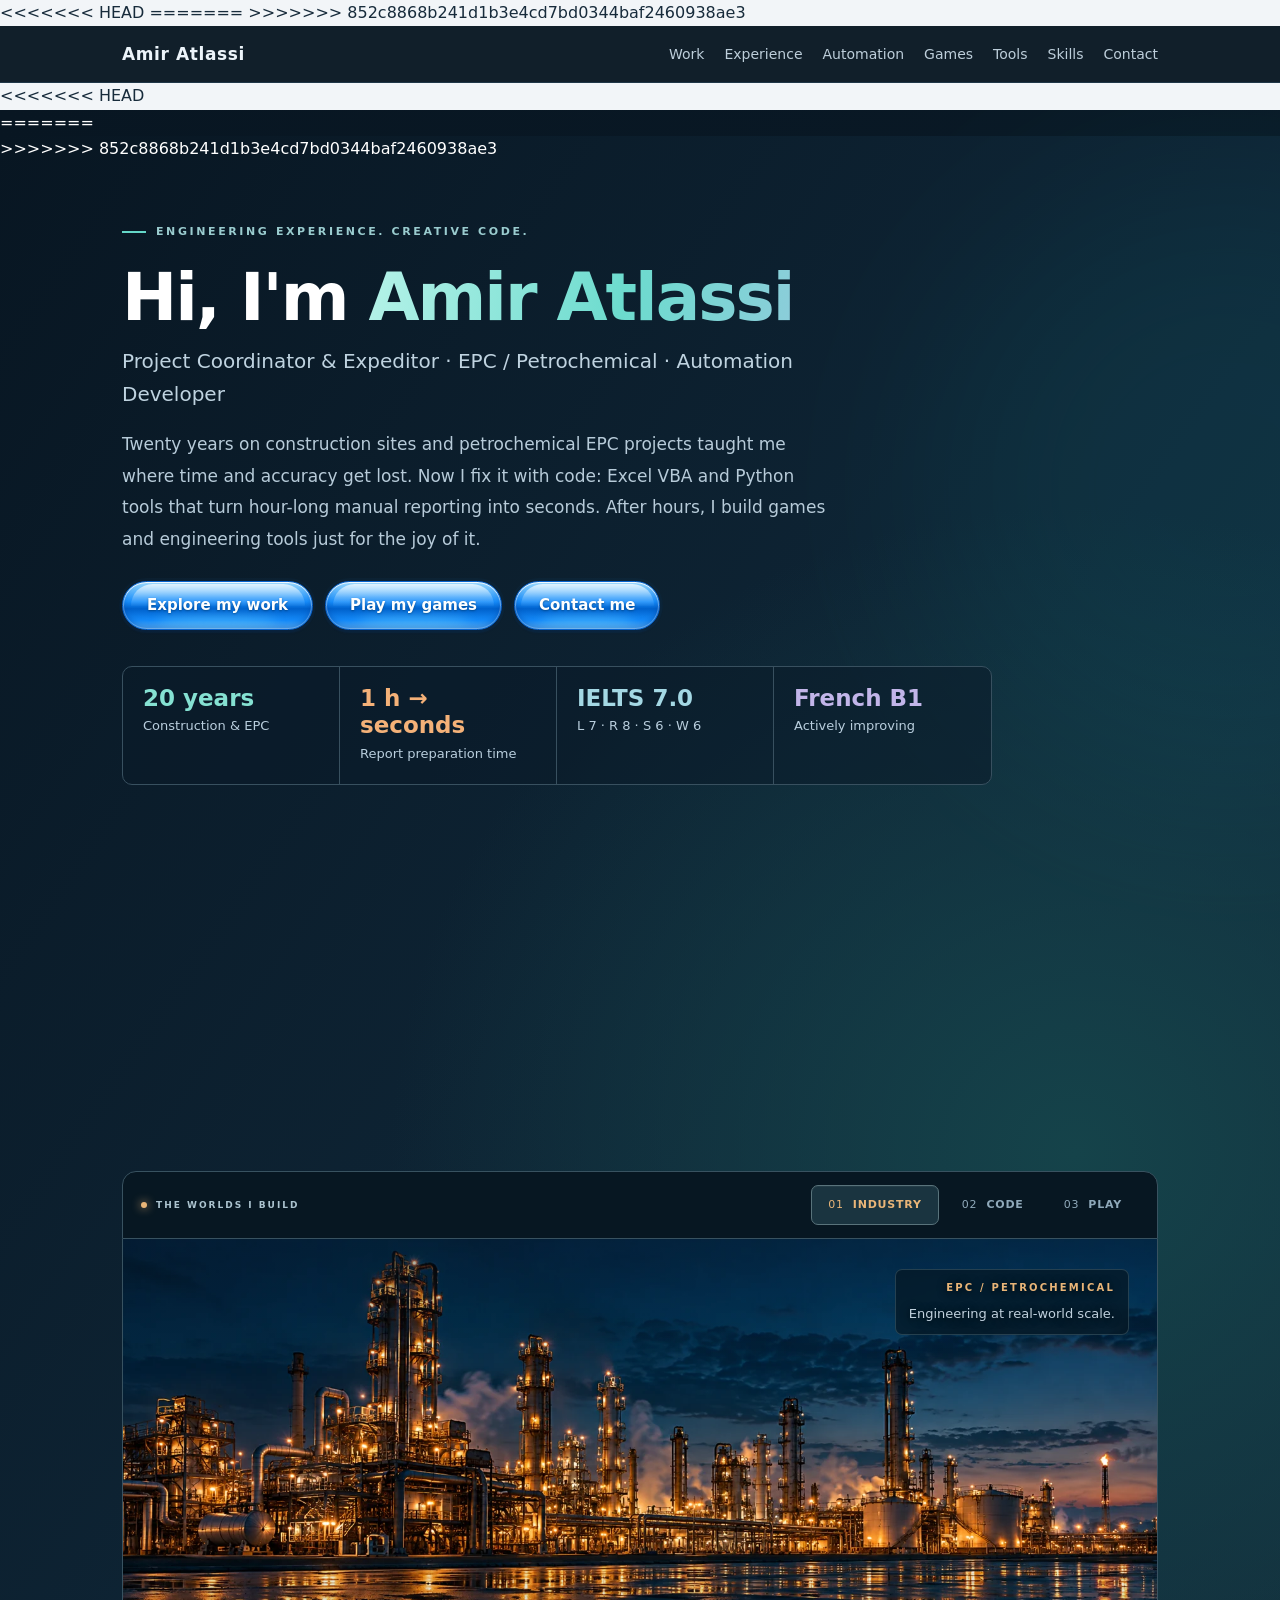
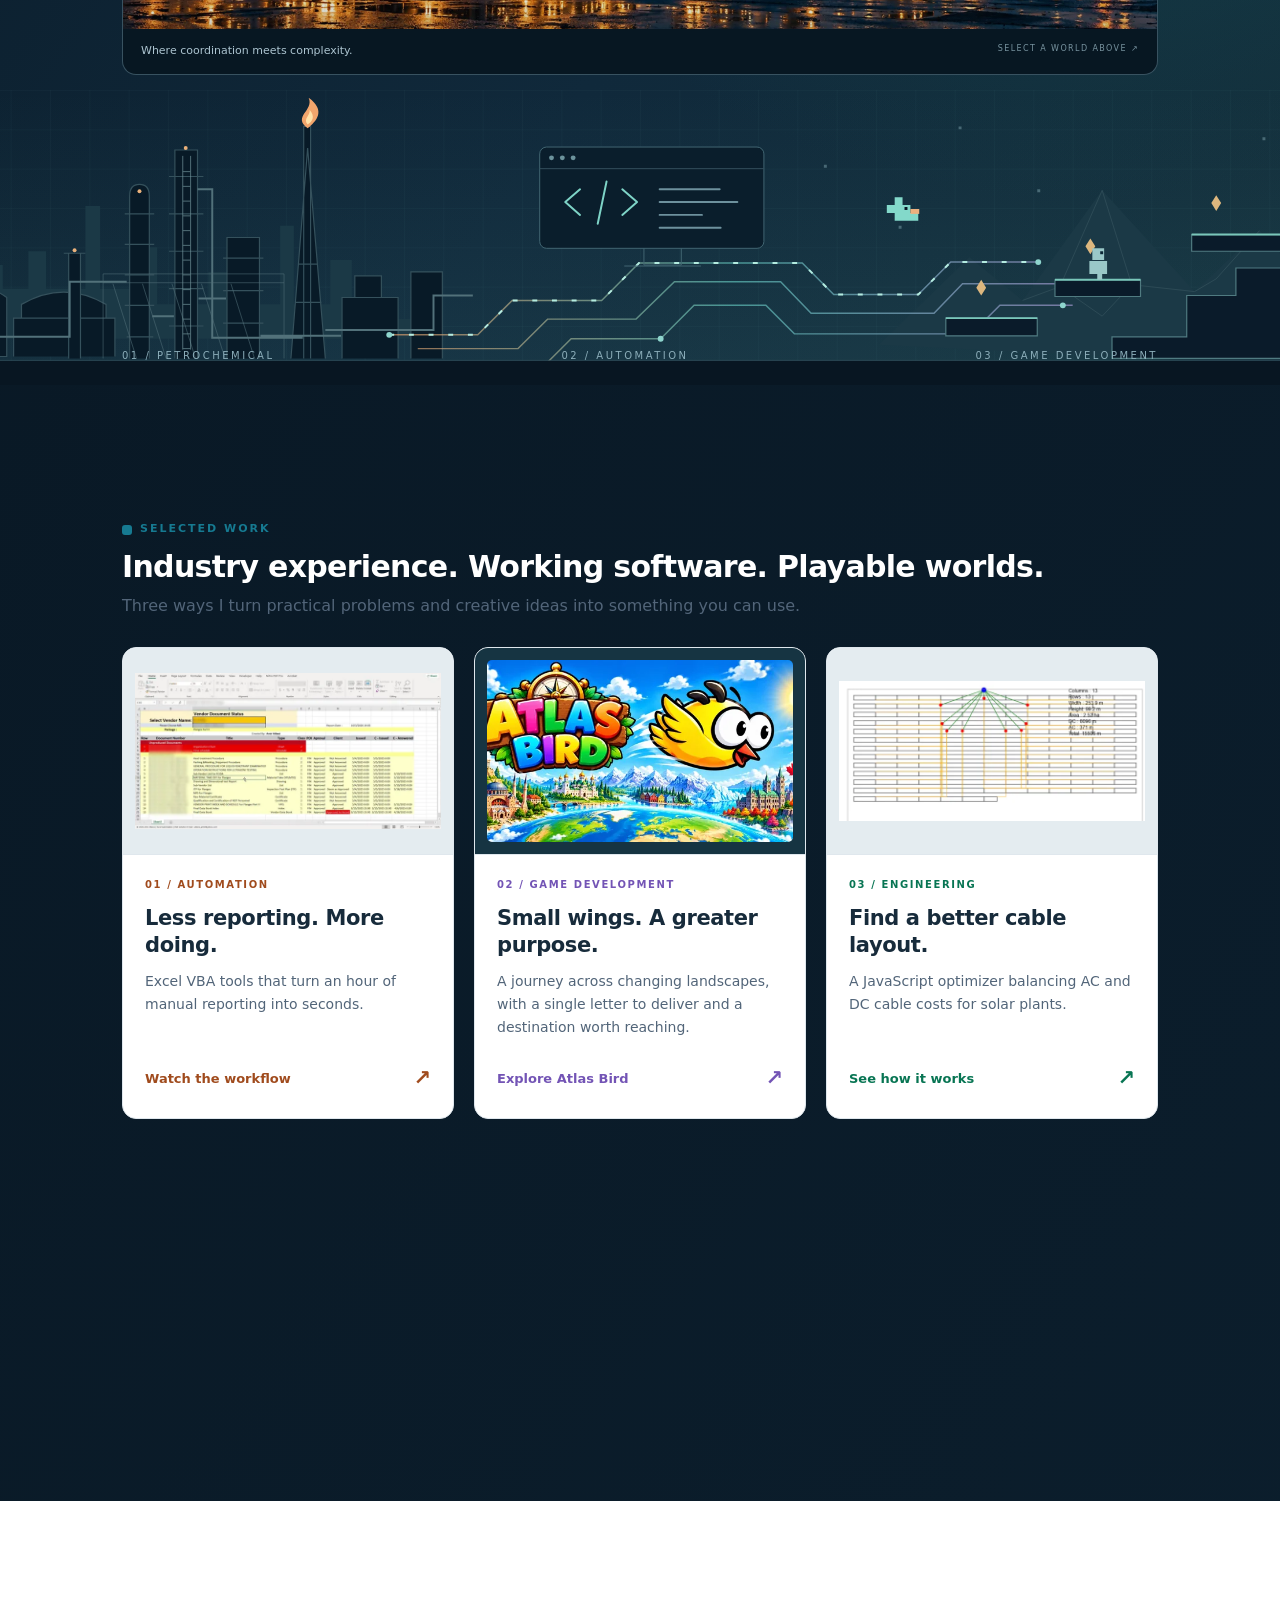
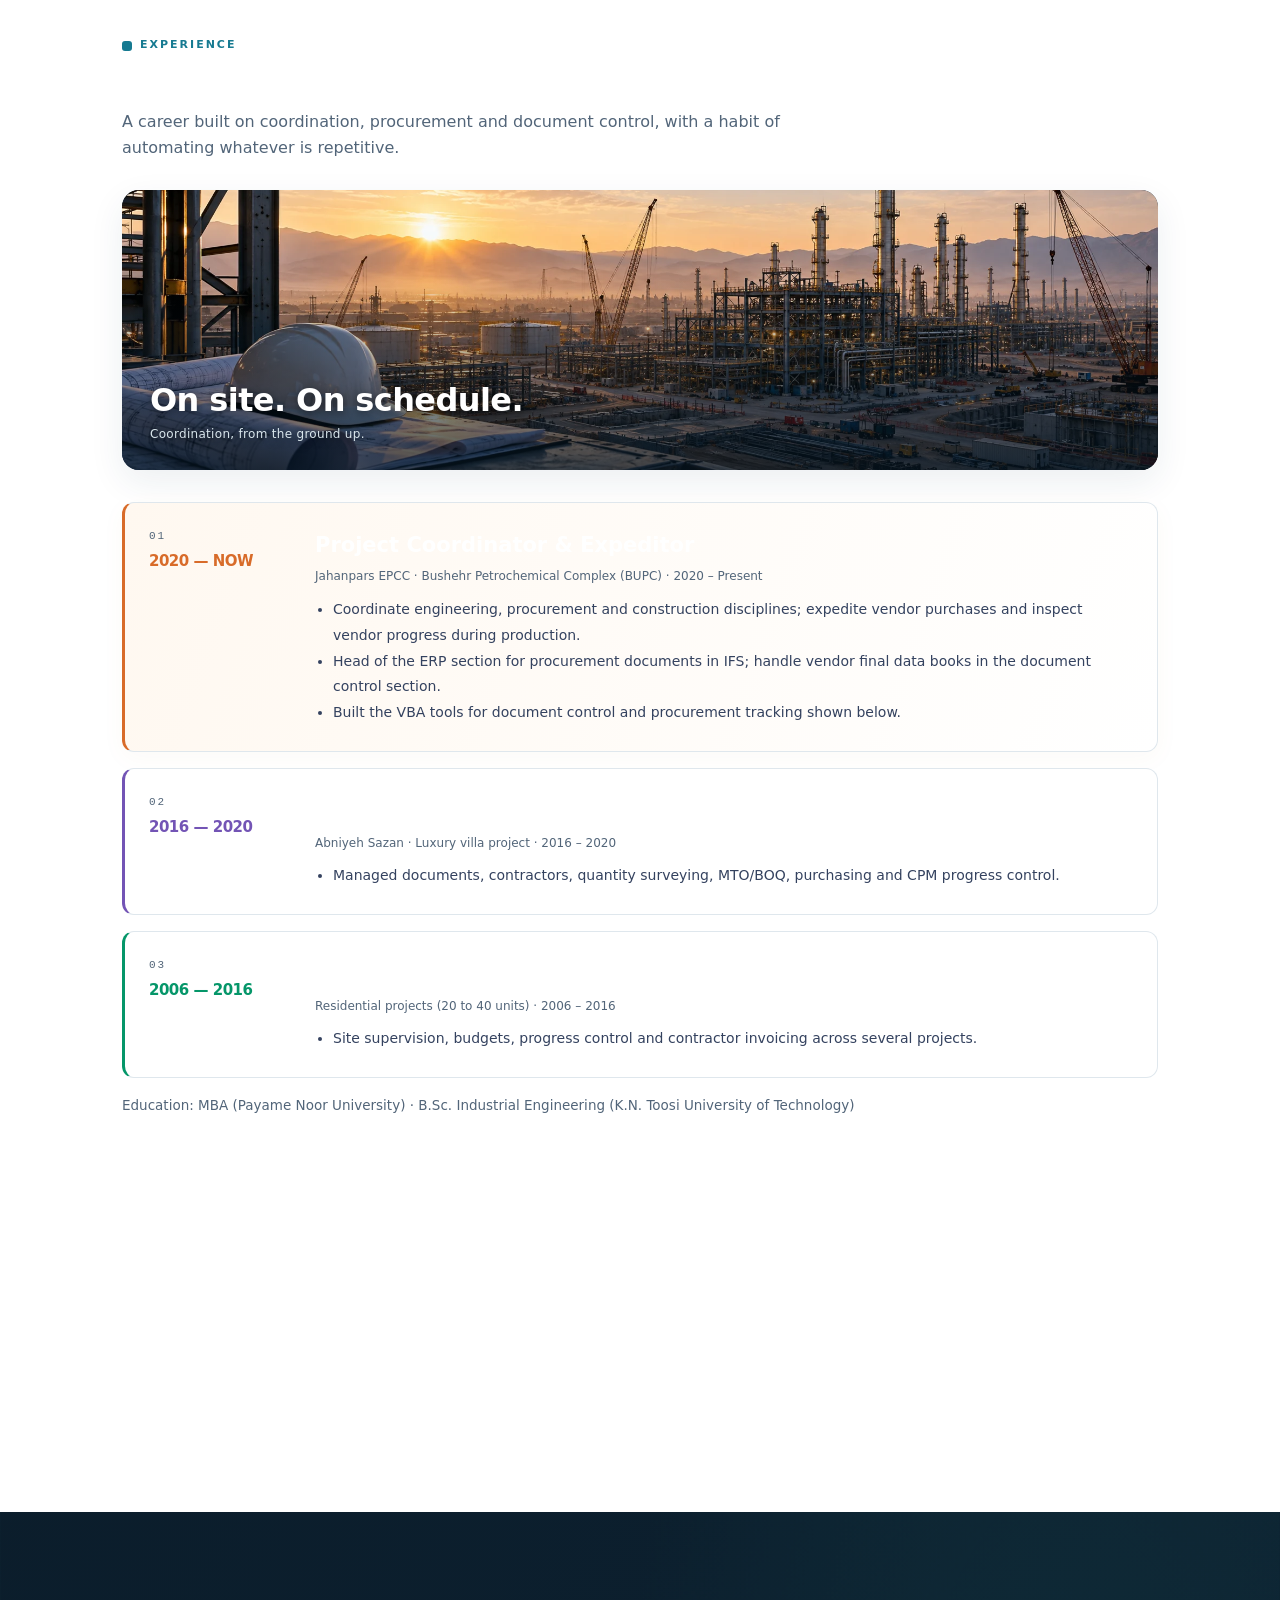
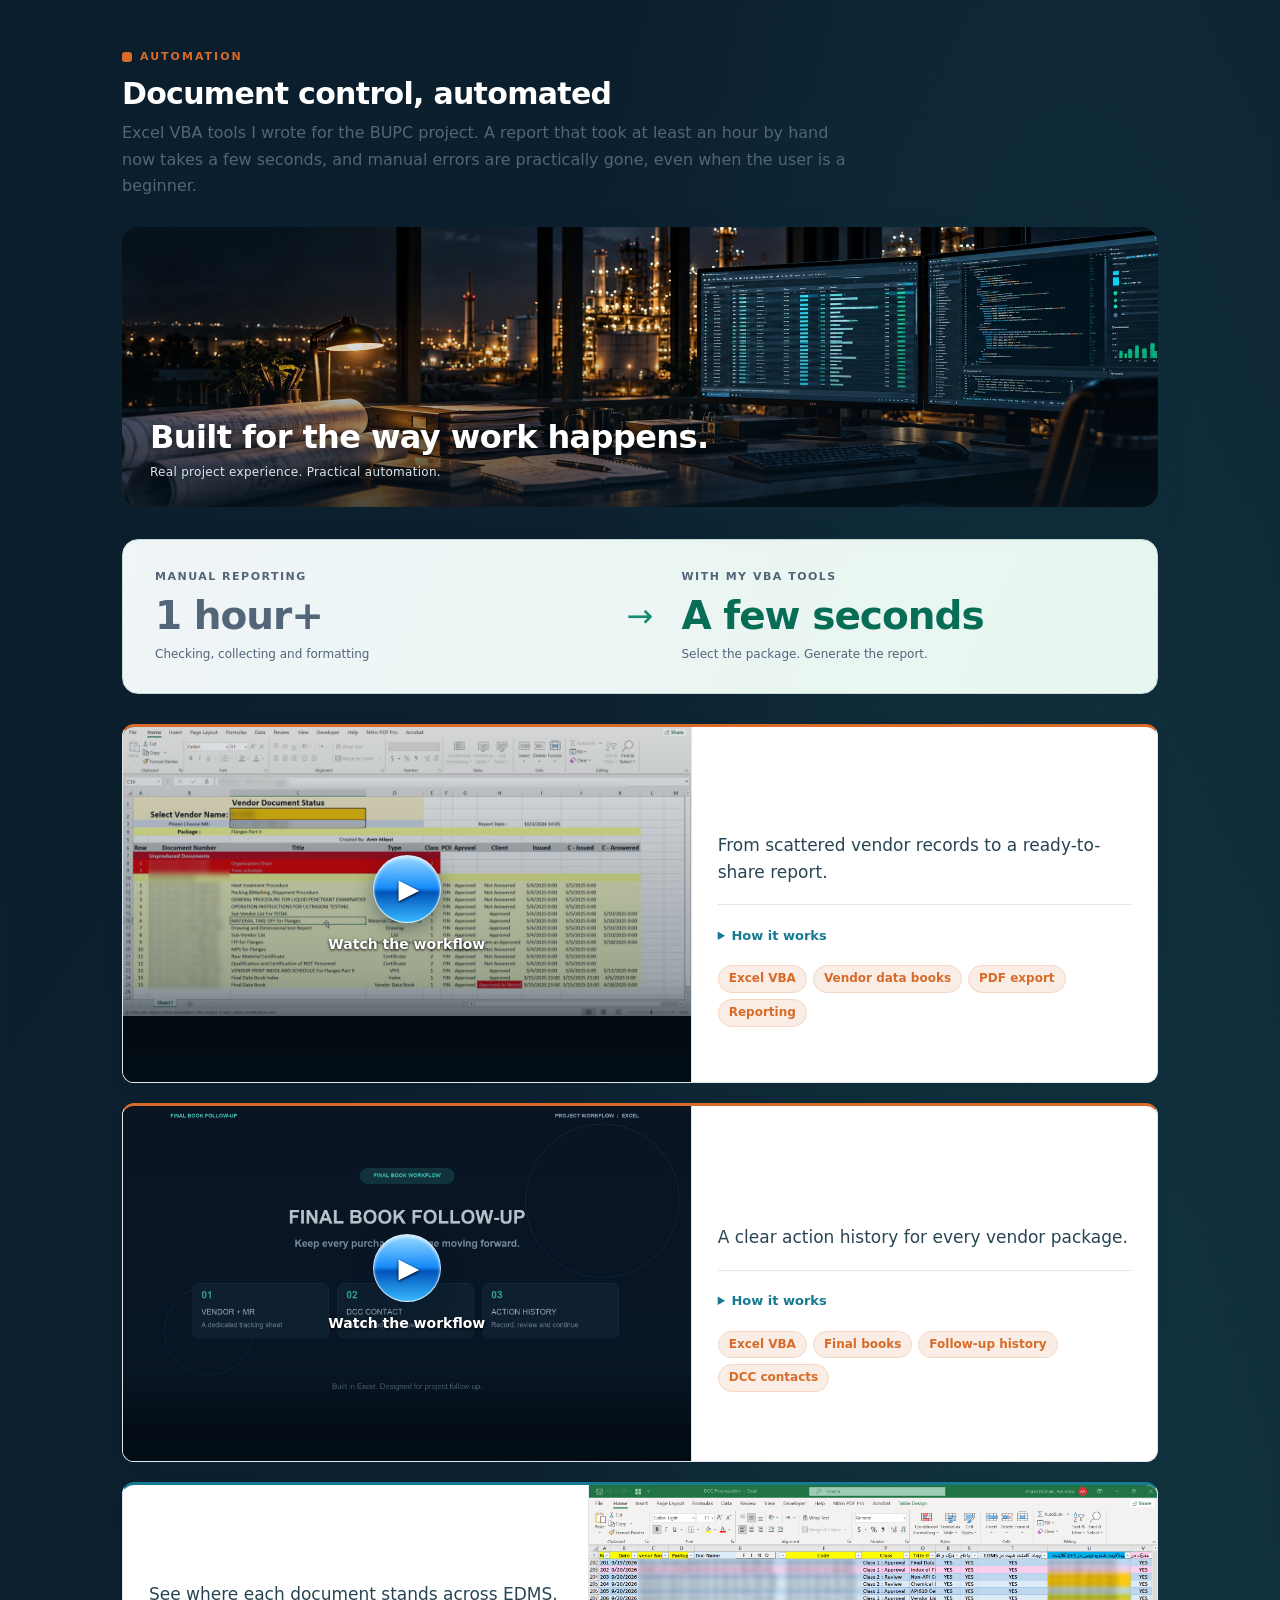
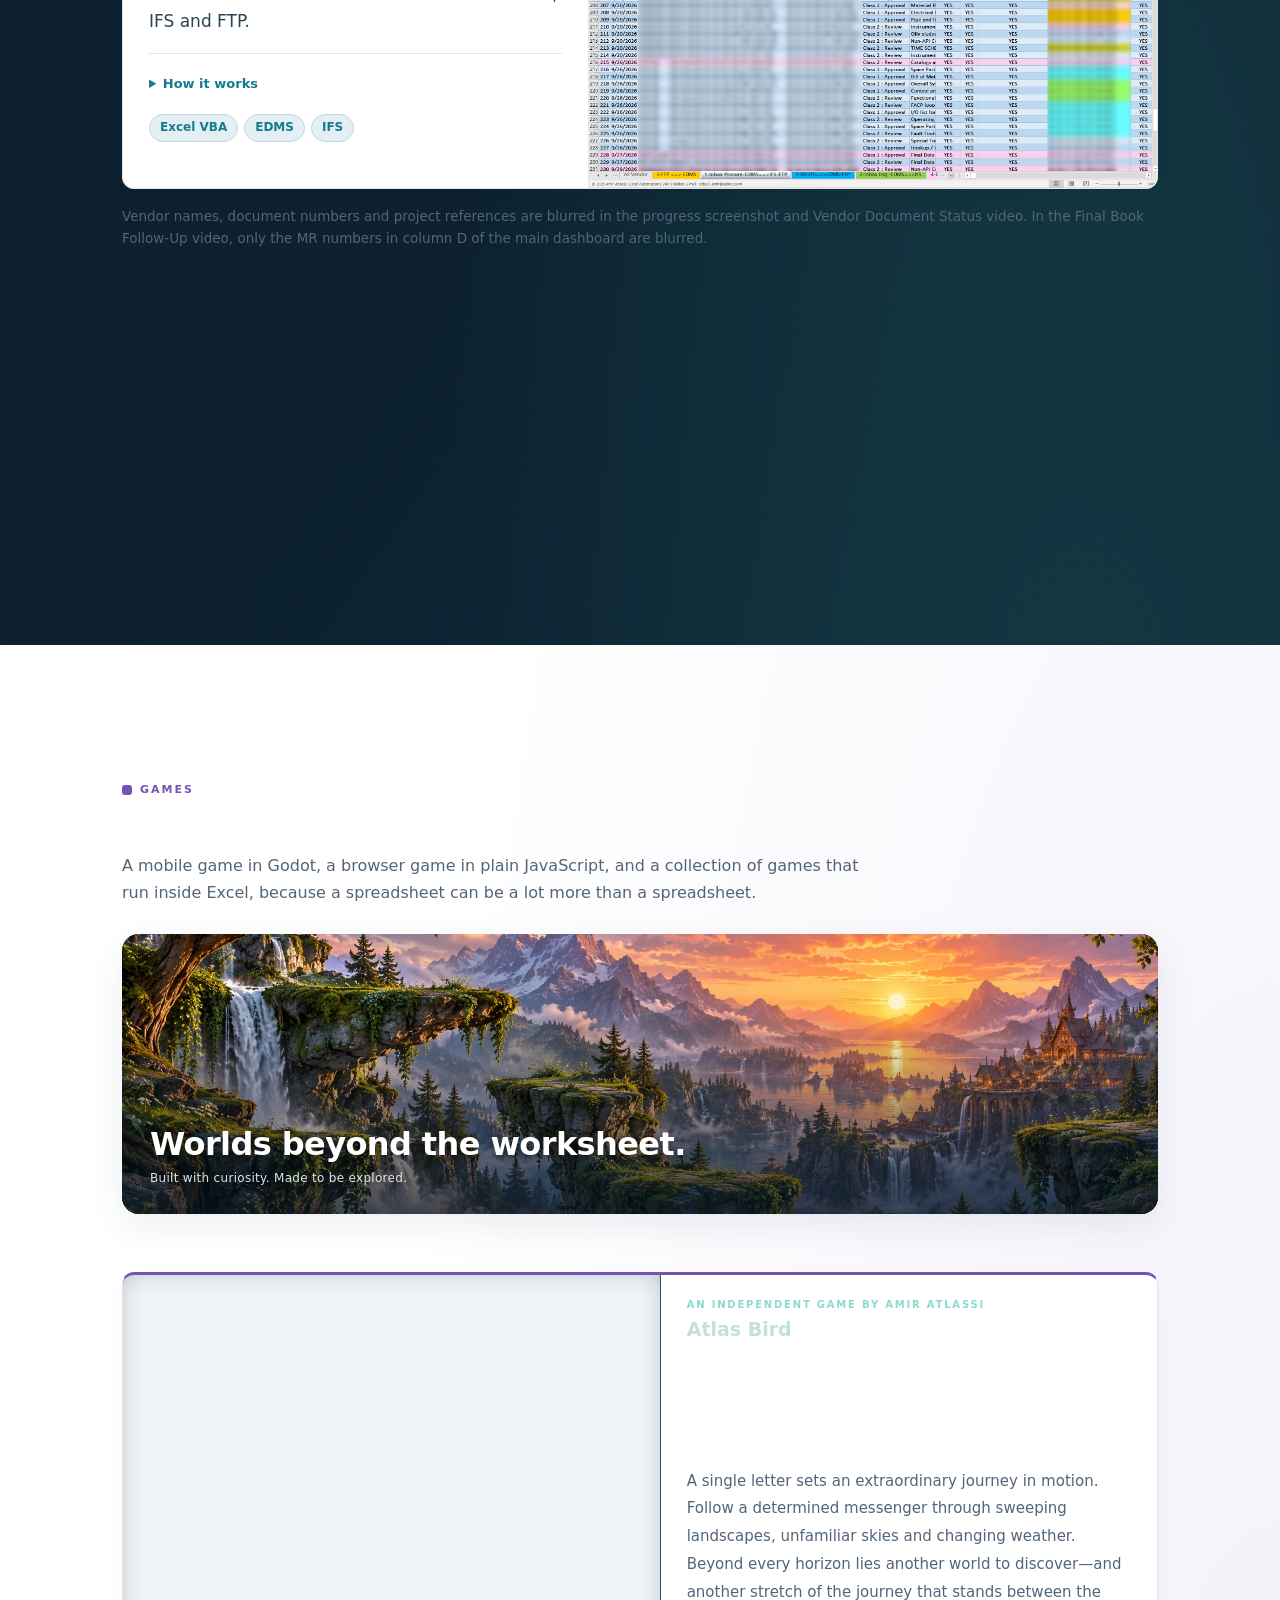
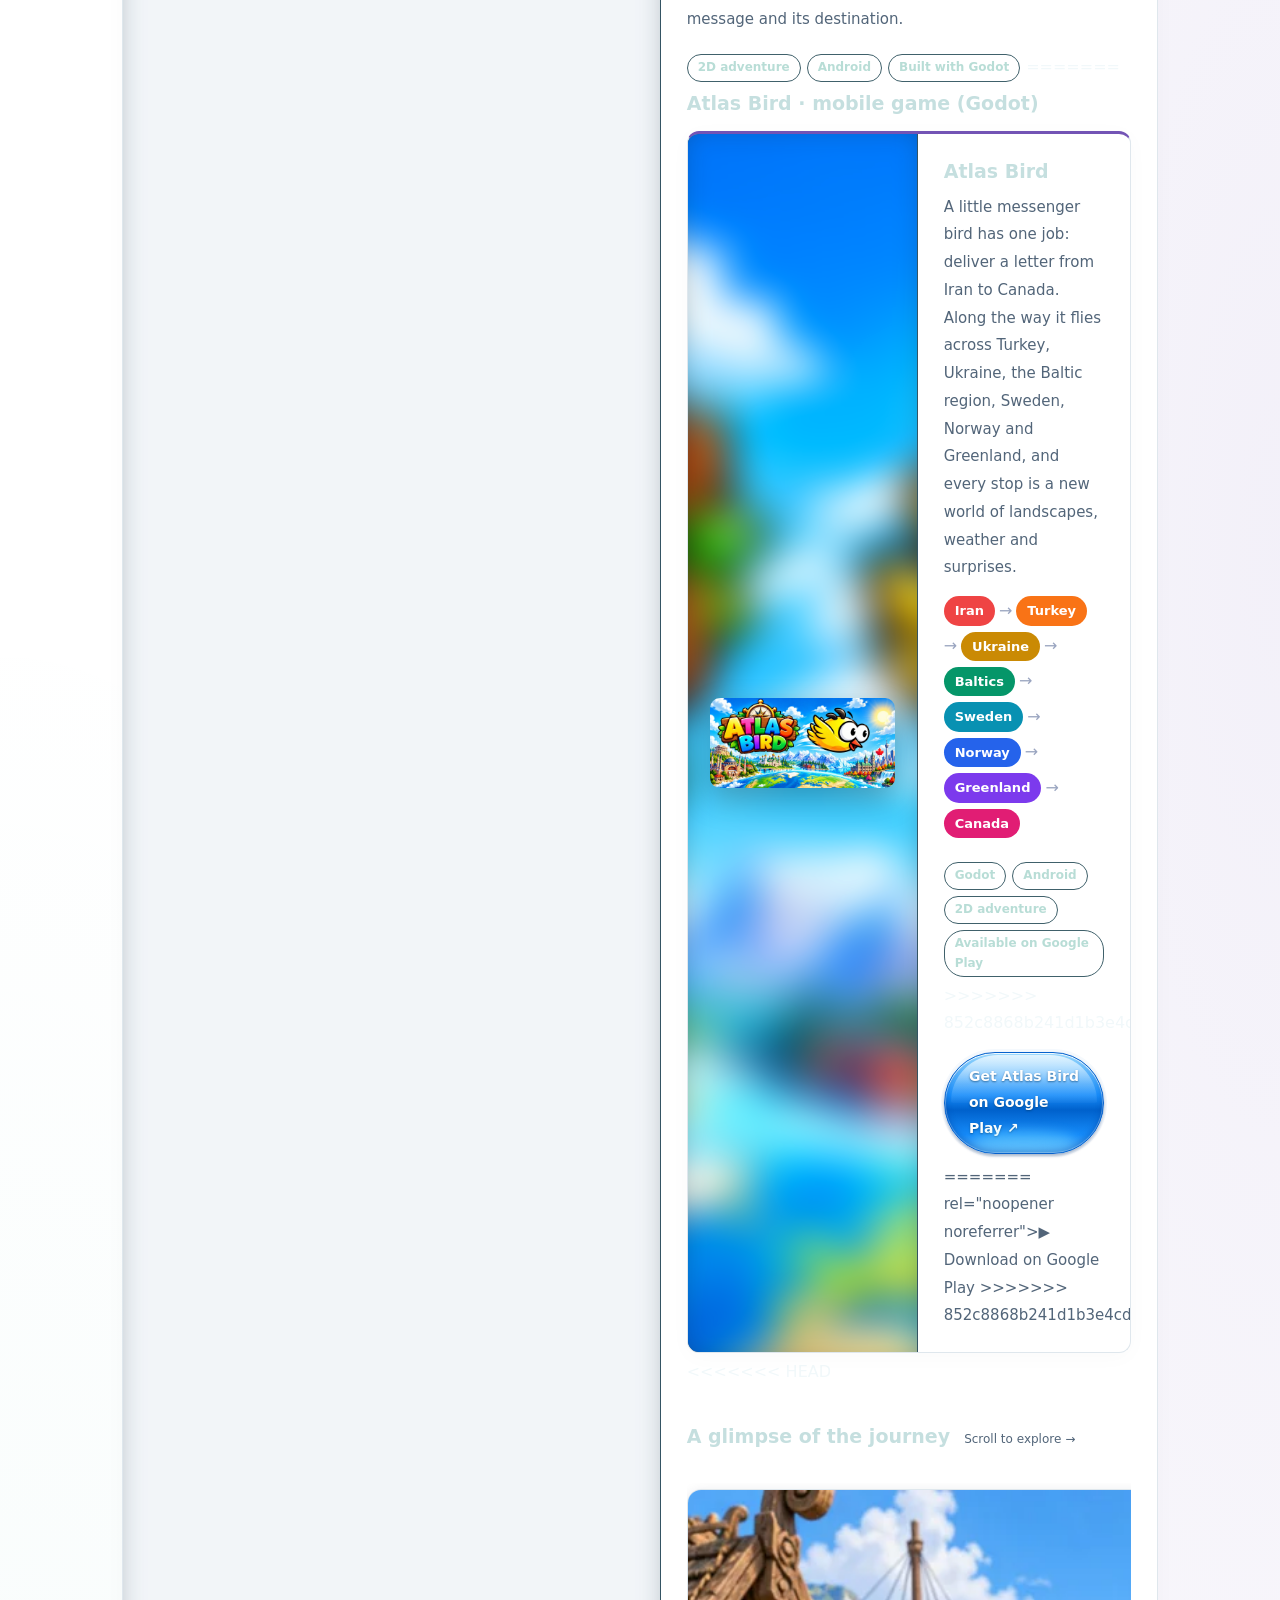
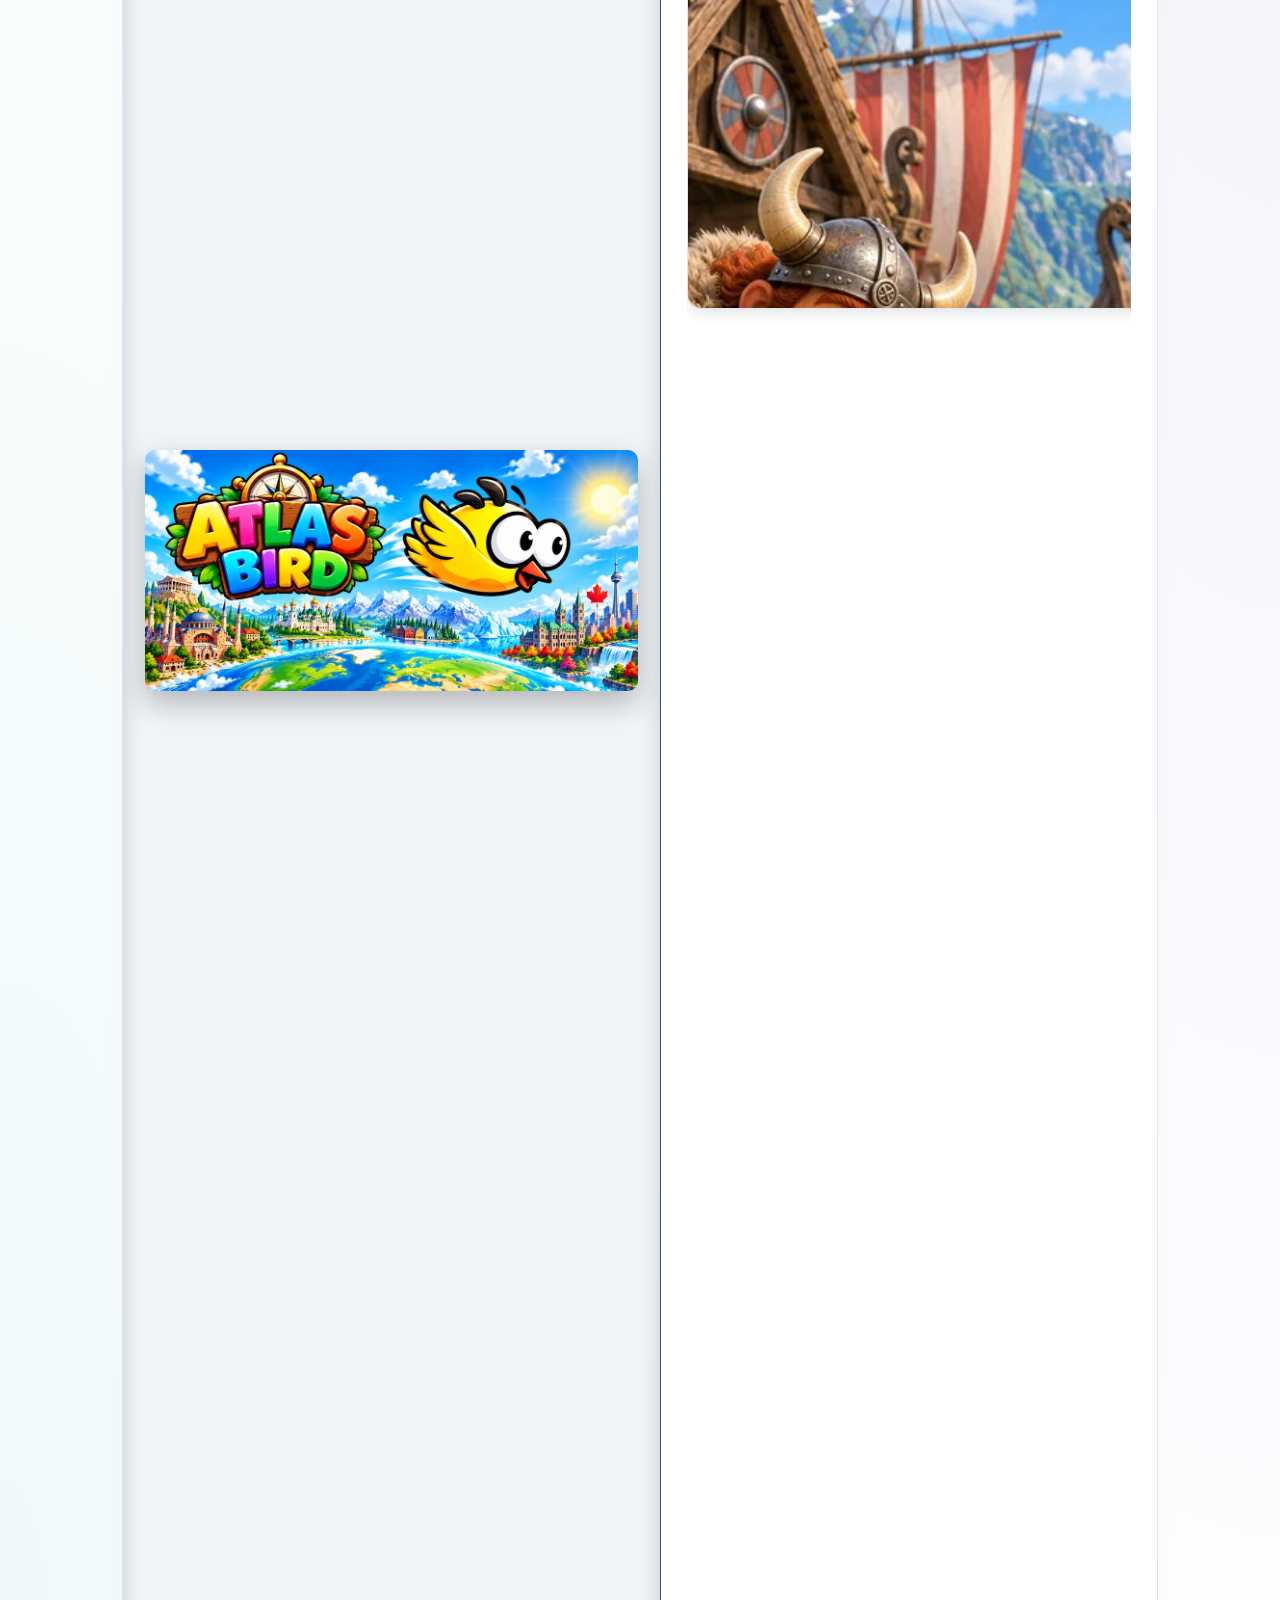
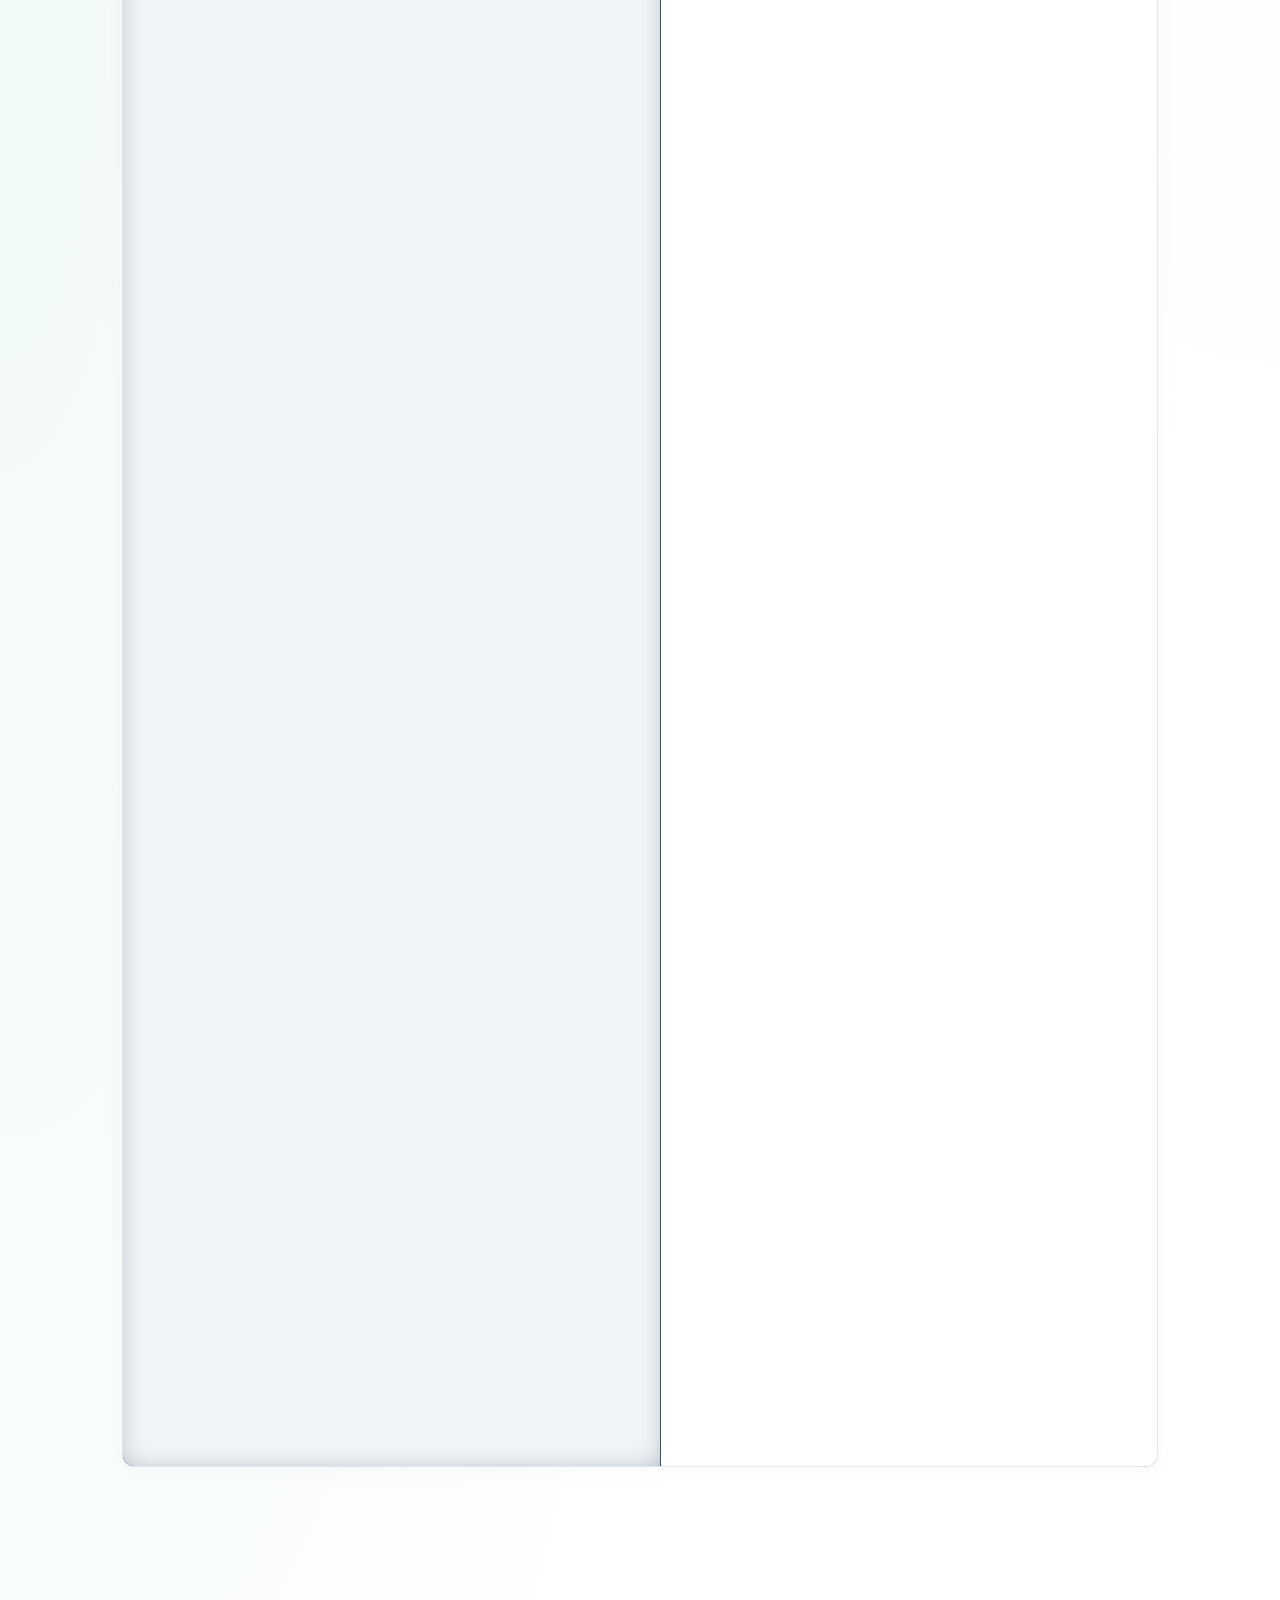
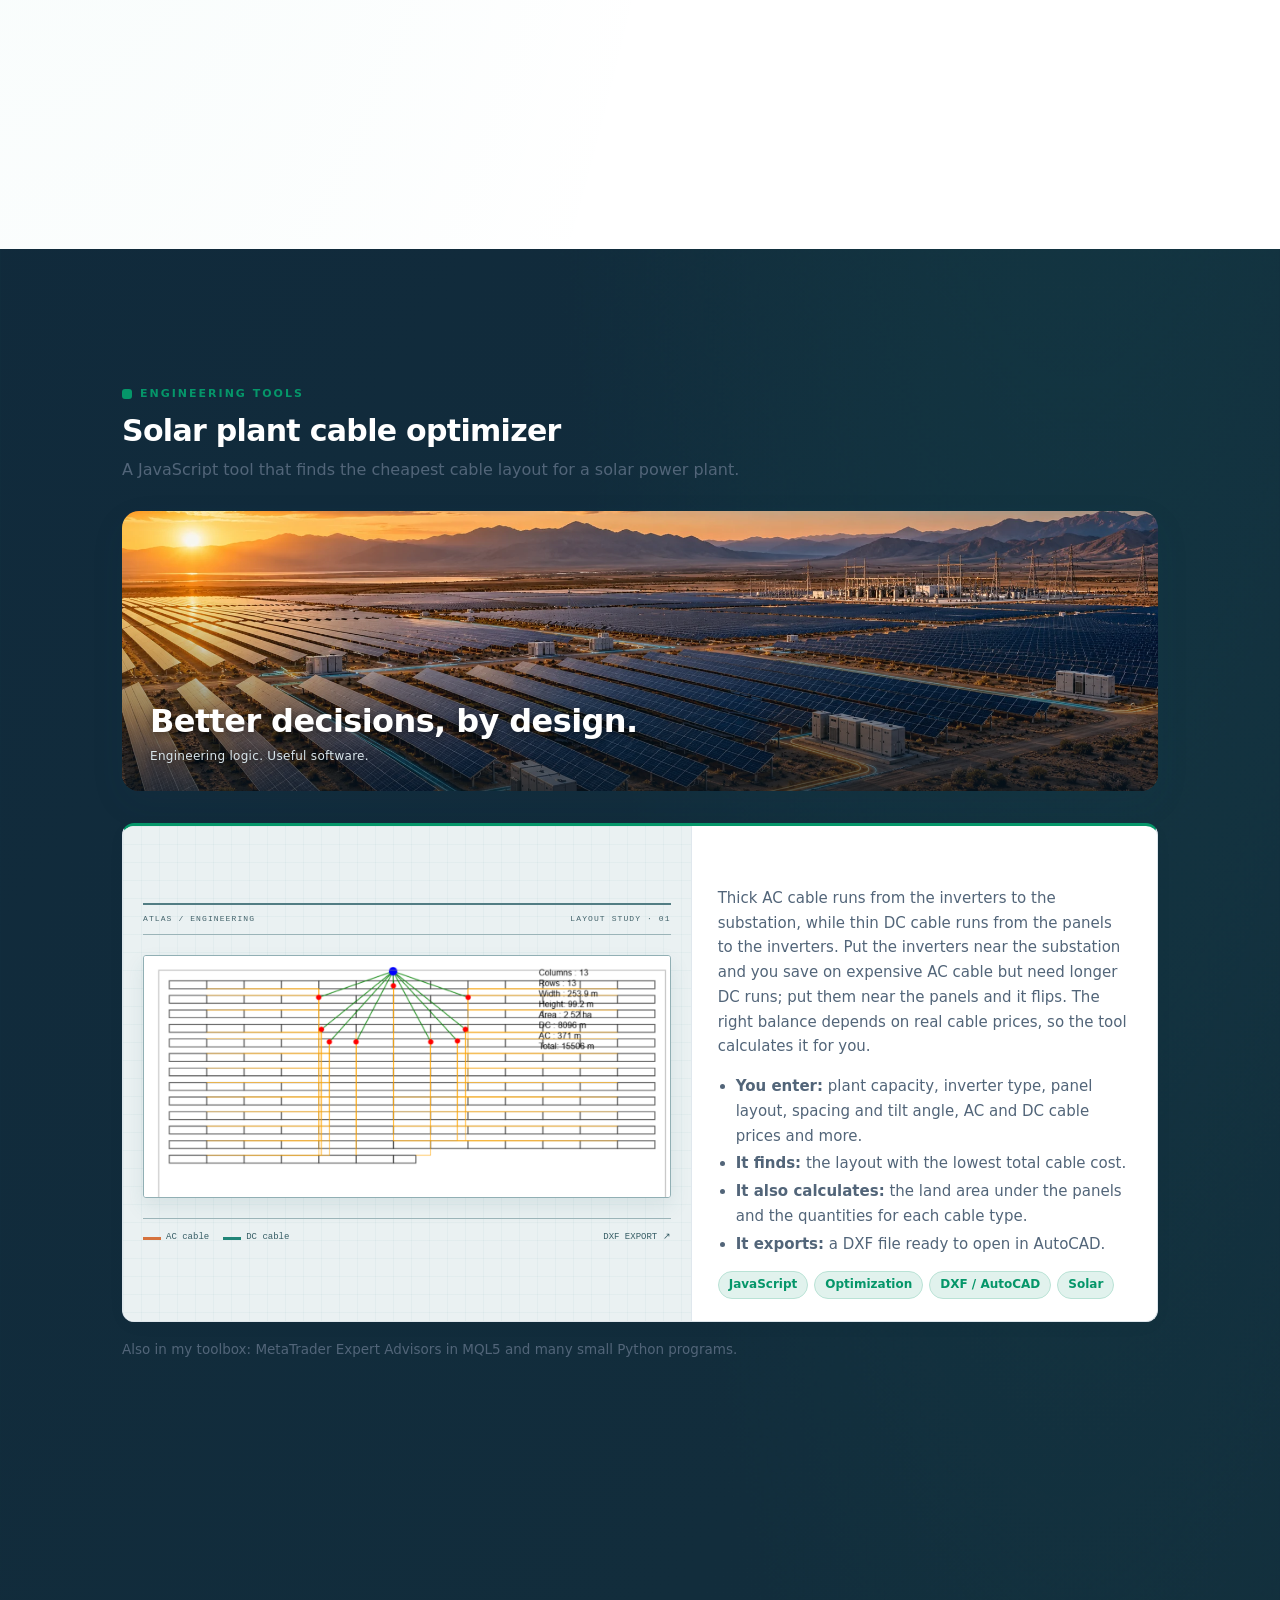
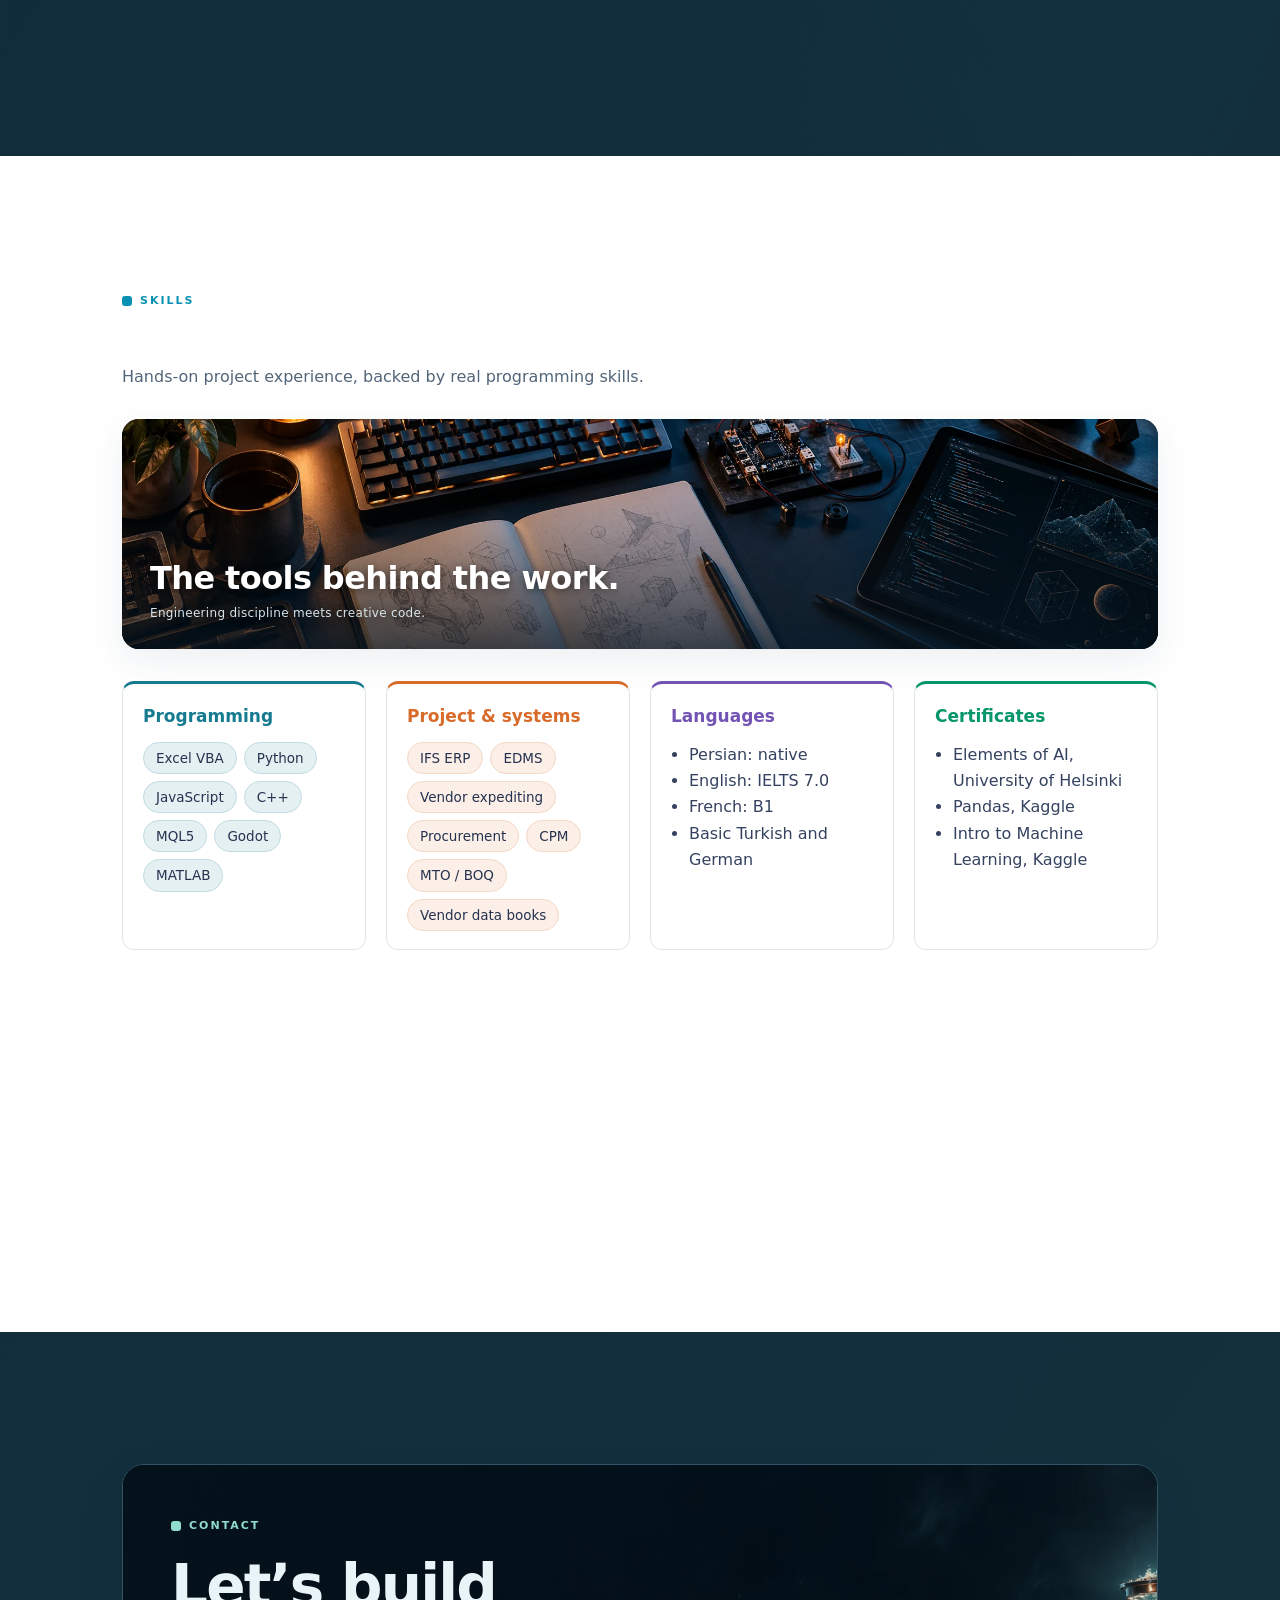
==== commit 60b98080: "Update index.html" ====
--- a/index.html
+++ b/index.html
@@ -14,16 +14,207 @@
 <meta property="og:description" content="20 years in EPC and petrochemical projects. Excel VBA and Python automation, games and engineering tools.">
 <meta property="og:image" content="https://amiratlassi.github.io/assets/doc-status-poster.jpg">
 <meta name="description" content="Project coordinator and expeditor with 20 years in construction and petrochemical EPC. Builds Excel VBA and Python automation for document control and procurement, plus games and engineering tools.">
+<<<<<<< HEAD
 <link rel="stylesheet" href="assets/css/site.css?v=final-play-only-1">
+=======
+<style>
+:root{
+  --bg:#f5f7fb;--card:#fff;--ink:#14213d;--mut:#5b6784;--line:#e3e8f2;
+  --blue:#2563eb;--orange:#f97316;--purple:#7c3aed;--green:#059669;--pink:#e11d74;--teal:#0891b2;
+  --navy:#0f1b3d;
+}
+*{box-sizing:border-box}html{scroll-behavior:smooth;scroll-padding-top:64px}
+body{margin:0;background:var(--bg);color:var(--ink);font:16px/1.65 system-ui,-apple-system,"Segoe UI",Roboto,Arial,sans-serif}
+a{color:var(--blue);text-decoration:none}
+.w{max-width:1080px;margin:0 auto;padding:0 22px}
+
+nav{position:sticky;top:0;z-index:10;background:rgba(255,255,255,.92);backdrop-filter:blur(10px);border-bottom:1px solid var(--line)}
+nav .w{display:flex;gap:20px;align-items:center;height:56px;overflow-x:auto;white-space:nowrap}
+nav b{margin-right:auto;font-size:17px;letter-spacing:.2px}
+nav a{color:var(--mut);font-size:14px;font-weight:500}nav a:hover{color:var(--blue)}
+
+header{background:linear-gradient(120deg,#0f1b3d 0%,#1e2a78 48%,#5b21b6 100%);color:#fff;position:relative;overflow:hidden}
+header:before,header:after{content:"";position:absolute;border-radius:50%;filter:blur(60px);opacity:.55}
+header:before{width:380px;height:380px;background:#06b6d4;right:-80px;top:-120px}
+header:after{width:320px;height:320px;background:#f97316;right:22%;bottom:-200px;opacity:.35}
+header .w{position:relative;z-index:1;padding-top:72px;padding-bottom:56px}
+h1{font-size:clamp(34px,6vw,58px);line-height:1.08;margin:0 0 10px;letter-spacing:-.5px}
+h1 span{background:linear-gradient(90deg,#67e8f9,#f9a8d4,#fdba74);-webkit-background-clip:text;background-clip:text;color:transparent}
+.role{font-size:clamp(17px,2.4vw,22px);color:#cbd5f5;margin:0 0 18px;font-weight:500}
+.lead{max-width:690px;color:#e2e8ff;font-size:17px}
+.btns{display:flex;gap:12px;flex-wrap:wrap;margin:26px 0 8px}
+.btn{display:inline-block;padding:11px 20px;border-radius:10px;border:1.5px solid var(--blue);color:var(--blue);font-weight:600;background:#fff;cursor:pointer;font-size:15px;font-family:inherit}
+.btn:hover{background:#eef3ff}
+.btn.p{background:linear-gradient(90deg,#f97316,#ec4899);color:#fff;border:0}
+.btn.p:hover{filter:brightness(1.07);background:linear-gradient(90deg,#f97316,#ec4899)}
+header .btn:not(.p){background:transparent;color:#fff;border-color:rgba(255,255,255,.6)}
+header .btn:not(.p):hover{background:rgba(255,255,255,.12)}
+.stats{display:grid;grid-template-columns:repeat(auto-fit,minmax(160px,1fr));gap:12px;margin-top:30px}
+.stat{background:rgba(255,255,255,.1);border:1px solid rgba(255,255,255,.22);border-radius:14px;padding:14px 16px}
+.stat b{display:block;font-size:24px;line-height:1.2}.stat span{font-size:13px;color:#cbd5f5}
+.stat:nth-child(1) b{color:#67e8f9}.stat:nth-child(2) b{color:#fdba74}.stat:nth-child(3) b{color:#86efac}.stat:nth-child(4) b{color:#f9a8d4}
+
+section{padding:60px 0}
+section:nth-of-type(even){background:#fff}
+.kick{display:inline-flex;align-items:center;gap:8px;font-size:13px;font-weight:700;letter-spacing:.8px;text-transform:uppercase;color:var(--c,var(--blue))}
+.kick:before{content:"";width:10px;height:10px;border-radius:3px;background:var(--c,var(--blue))}
+h2{font-size:30px;line-height:1.2;margin:6px 0 8px}
+h2+p{color:var(--mut);margin:0 0 28px;max-width:740px}
+h3.sub{margin:44px 0 16px;font-size:20px}
+.grid{display:grid;grid-template-columns:repeat(auto-fill,minmax(310px,1fr));gap:20px}
+.card{--c:var(--blue);background:var(--card);border:1px solid var(--line);border-top:4px solid var(--c);border-radius:14px;overflow:hidden;display:flex;flex-direction:column;box-shadow:0 2px 10px rgba(20,33,61,.05);transition:transform .15s,box-shadow .15s}
+.card:hover{transform:translateY(-2px);box-shadow:0 8px 24px rgba(20,33,61,.10)}
+.card img,.card video{width:100%;aspect-ratio:16/10;object-fit:cover;object-position:top;cursor:zoom-in;display:block;border-bottom:1px solid var(--line);background:#eef1f7}
+.card img.xl{object-fit:contain;background:#fff;aspect-ratio:2/1}
+.wide>img.xl{aspect-ratio:auto}
+.pic{position:relative;width:55%;flex:none;overflow:hidden;display:flex;align-items:center;justify-content:center;border-right:1px solid var(--line)}
+.pic:before{content:"";position:absolute;inset:-24px;background:var(--bg) center/cover;filter:blur(20px) saturate(1.1)}
+.card .pic img{position:relative;width:100%;height:auto;aspect-ratio:auto;object-fit:contain;border:0;background:none}
+.card video{cursor:default;background:#000;object-fit:contain}
+.card .t{padding:16px 18px 18px}.card h3{margin:0 0 6px;font-size:19px}.card p{margin:0;color:var(--mut);font-size:15px}
+.tags{display:flex;gap:6px;flex-wrap:wrap;margin-top:12px}
+.tags i{font-style:normal;font-size:12px;font-weight:600;padding:3px 10px;border-radius:20px;background:color-mix(in srgb,var(--c) 12%,#fff);color:var(--c);border:1px solid color-mix(in srgb,var(--c) 28%,#fff)}
+.wide{grid-column:1/-1;flex-direction:row}
+.wide>img,.wide>video{width:55%;aspect-ratio:auto;border:0;border-right:1px solid var(--line);flex:none}
+.wide .t{display:flex;flex-direction:column;justify-content:center;padding:22px 26px}
+.wide.rev{flex-direction:row-reverse}.wide.rev>img{border-right:0;border-left:1px solid var(--line)}
+@media(max-width:760px){.wide,.wide.rev{flex-direction:column}.wide>img,.wide>video,.pic{width:100%;border:0;border-bottom:1px solid var(--line)}}
+.c-blue{--c:var(--blue)}.c-orange{--c:var(--orange)}.c-purple{--c:var(--purple)}.c-green{--c:var(--green)}.c-pink{--c:var(--pink)}.c-teal{--c:var(--teal)}
+ul.pts{margin:12px 0 0;padding-left:18px;color:var(--mut);font-size:15px}ul.pts li{margin:3px 0}
+
+.timeline{border-left:3px solid var(--line);margin-left:6px}
+.job{padding:0 0 24px 24px;position:relative}.job:before{content:"";position:absolute;left:-10px;top:6px;width:15px;height:15px;border-radius:50%;background:var(--c,var(--blue));border:3px solid #fff;box-shadow:0 0 0 2px var(--c,var(--blue))}
+.job h3{margin:0;font-size:19px}.job small{color:var(--mut);font-size:14px}.job ul{margin:8px 0 0;padding-left:18px;color:#34425f}
+.note{font-size:13.5px;color:var(--mut);margin-top:16px}
+
+.route{display:flex;flex-wrap:wrap;gap:6px 4px;align-items:center;margin:14px 0 4px}
+.route span{font-size:13px;font-weight:700;padding:4px 11px;border-radius:20px;color:#fff}
+.route em{font-style:normal;color:#9aa5c0}
+.strip{display:flex;gap:14px;overflow-x:auto;padding:6px 0 14px;scroll-snap-type:x proximity}
+.strip img{height:420px;width:auto;flex:none;border-radius:14px;border:1px solid var(--line);cursor:zoom-in;scroll-snap-align:start;box-shadow:0 4px 14px rgba(20,33,61,.12)}
+@media(max-width:600px){.strip img{height:330px}}
+
+.play{background:linear-gradient(135deg,#0f1b3d,#231a5a);color:#fff;border-radius:16px;padding:24px;display:grid;grid-template-columns:1fr auto;gap:26px;align-items:center;border-top:4px solid var(--pink)}
+@media(max-width:780px){.play{grid-template-columns:1fr}}
+.play h3{margin:0 0 8px;font-size:24px}.play p{color:#cbd5f5;margin:0 0 12px}
+.play .tags i{background:rgba(255,255,255,.1);color:#fff;border-color:rgba(255,255,255,.25)}
+.brick-actions{display:flex;flex-wrap:wrap;gap:12px}
+.brick-actions .btn{display:flex;align-items:center;justify-content:center;text-align:center;line-height:1.4;min-height:44px;max-width:100%;white-space:normal}
+.brick-actions a.btn{background:transparent;color:#fff;border-color:rgba(255,255,255,.6)}
+.play>div{min-width:0}
+@media(max-width:780px){.brick-actions{flex-direction:column}.brick-actions .btn{width:100%}}
+.play .note{color:#a9b6dc}
+.frame{width:min(100%,440px);aspect-ratio:1/1.1;border:2px solid #4fd8ff;border-radius:12px;box-shadow:0 0 24px rgba(79,216,255,.35);overflow:hidden;background:#000;display:flex;align-items:center;justify-content:center;margin:0 auto}
+.frame iframe{width:100%;height:100%;border:0}
+
+.cols{display:grid;grid-template-columns:repeat(auto-fit,minmax(225px,1fr));gap:20px}
+.box{--c:var(--blue);background:var(--card);border:1px solid var(--line);border-top:4px solid var(--c);border-radius:14px;padding:18px 20px}
+.box h3{margin:0 0 12px;font-size:17px;color:var(--c)}
+.chips{display:flex;gap:7px;flex-wrap:wrap}
+.chips span{padding:4px 12px;border-radius:20px;font-size:13.5px;font-weight:500;background:color-mix(in srgb,var(--c) 11%,#fff);color:#26324f;border:1px solid color-mix(in srgb,var(--c) 26%,#fff)}
+.box ul{margin:0;padding-left:18px;color:#34425f}
+
+footer{padding:34px 0;background:var(--navy);color:#a9b6dc;font-size:14px;text-align:center}
+#lb{position:fixed;inset:0;background:rgba(10,16,35,.9);display:none;align-items:center;justify-content:center;z-index:30;padding:16px;cursor:zoom-out}
+#lb img{max-width:100%;max-height:100%;border-radius:10px;background:#fff}
+
+/* Bespoke industrial / code / game silhouette. No external dependencies. */
+:root{--bg:#f2f5f8;--ink:#172b3b;--mut:#526579;--line:#dfe7ed;--blue:#167a91;--orange:#d86b29;--purple:#7354b5;--navy:#081622}
+body{background:var(--bg)}
+nav{background:rgba(8,22,34,.96);border-color:#203748;color:#ecf4fa}
+nav a{color:#bdceda}nav a:hover{color:#73e1d7}nav b{letter-spacing:.6px}
+nav a:focus-visible,.btn:focus-visible,[data-zoom]:focus-visible{outline:3px solid #22c9b6;outline-offset:5px}
+header{isolation:isolate;background:radial-gradient(ellipse at 84% 55%,#15434a 0,transparent 45%),linear-gradient(125deg,#081622,#10293b 65%,#14313d)}
+header:before{width:620px;height:620px;background:#167e83;right:-260px;top:40px;opacity:.13;filter:blur(90px)}
+header:after{display:none}
+header .w{padding-top:76px;padding-bottom:310px}
+.hero-eyebrow{display:flex;align-items:center;gap:10px;color:#9acccf;font-size:11px;font-weight:700;letter-spacing:2.6px;margin:0 0 20px;text-transform:uppercase}
+.hero-eyebrow:before{content:"";width:24px;height:2px;background:#64d7c8}
+h1{font-size:clamp(38px,6.2vw,66px);letter-spacing:-2px;line-height:1.13}
+h1 span{background:linear-gradient(100deg,#b5f2e8,#6cdbce 60%,#8ccdda);background-clip:text;-webkit-background-clip:text}
+.role{color:#bfd3e0;font-size:clamp(16px,2vw,20px);max-width:760px}
+.lead{color:#b7cbd9;max-width:710px;line-height:1.85}
+.btn{border-radius:7px;transition:background .2s,transform .2s}
+.btn:hover{transform:translateY(-2px)}
+.btn.p{background:#c45c22;color:white;box-shadow:0 6px 22px #0002}
+.btn.p:hover{background:#ac4c18;filter:none}
+header .btn.p{background:#f4b178;color:#102633}header .btn.p:hover{background:#ffc492}
+header .btn:not(.p){border-color:#678696;color:#e1eff5}
+.stats{gap:0;border:1px solid #38505f;border-radius:10px;overflow:hidden;background:rgba(10,27,40,.55);max-width:870px;margin-top:36px}
+.stat{background:none;border:0;border-right:1px solid #38505f;border-radius:0;padding:18px 20px}.stat:last-child{border-right:0}
+.stat b{font-size:23px}.stat span{color:#b9cedd}.stat:nth-child(1) b{color:#85e1d2}.stat:nth-child(2) b{color:#f4b178}.stat:nth-child(3) b{color:#a4d8e4}.stat:nth-child(4) b{color:#c2b5e9}
+.hero-scene{position:absolute;left:0;bottom:0;width:100%;height:295px;z-index:-1;pointer-events:none}
+.hero-scene svg{display:block;width:100%;height:100%;overflow:visible}
+.scene-caption{position:absolute;bottom:20px;left:0;right:0;display:flex;justify-content:space-between;gap:10px;padding:0 max(22px,calc((100% - 1036px)/2));color:#8caeba;font-size:10px;letter-spacing:2.5px;text-transform:uppercase;pointer-events:none}
+.scene-signal{stroke-dasharray:5 15;animation:signal-flow 8s linear infinite}.scene-spark{animation:signal-glow 4s ease-in-out infinite}.scene-bird{animation:bird-float 7s ease-in-out infinite;transform-box:fill-box;transform-origin:center}
+@keyframes signal-flow{to{stroke-dashoffset:-160}}@keyframes signal-glow{50%{opacity:.35}}@keyframes bird-float{50%{transform:translateY(-7px)}}
+section{padding:72px 0}section:nth-of-type(even){background:#fff}
+h2{letter-spacing:-.7px}.kick{font-size:11px;letter-spacing:2px}
+.card{border-top-width:3px;border-radius:12px;box-shadow:0 4px 22px #172b3b06}.card:hover{box-shadow:0 12px 30px #172b3b10}
+.box{border-top-width:3px;border-radius:12px}.play{background:linear-gradient(125deg,#0b2232,#173644);border-top-color:#68d3c5}
+footer{background:#081622;border-top:1px solid #213c4a}
+@media(min-width:761px){.stats{grid-template-columns:repeat(4,1fr)}}
+@media(max-width:760px){header .w{padding-top:48px;padding-bottom:230px}.hero-scene{height:205px}.hero-eyebrow{font-size:9px;letter-spacing:1.5px}h1{letter-spacing:-1.2px}.stats{grid-template-columns:1fr 1fr}.stat{padding:15px}.stat:nth-child(2){border-right:0}.stat:nth-child(-n+2){border-bottom:1px solid #38505f}.stat b{font-size:21px}.scene-caption{font-size:8px;letter-spacing:1px;bottom:14px}section{padding:50px 0}nav .w{gap:17px}nav b{font-size:15px}.grid{grid-template-columns:repeat(auto-fill,minmax(min(310px,100%),1fr))}}
+@media(prefers-reduced-motion:reduce){html{scroll-behavior:auto}*,*:before,*:after{animation:none!important;transition:none!important}}
+
+</style>
+>>>>>>> 852c8868b241d1b3e4cd7bd0344baf2460938ae3
 </head>
 <body id="top">
 <a class="skip-link" href="#main-content">Skip to content</a>
 <nav aria-label="Main navigation"><div class="w"><a class="brand" href="#top" aria-label="Amir Atlassi — back to top">Amir Atlassi</a><a href="#featured">Work</a><a href="#experience">Experience</a><a href="#automation">Automation</a><a href="#games">Games</a><a href="#tools">Tools</a><a href="#skills">Skills</a><a href="#contact">Contact</a></div></nav>
 
+<<<<<<< HEAD
 <header data-world="industry">
 
 <div class="bird-airspace" aria-hidden="true" inert><button class="flying-bird" type="button" aria-label="Surprise Atlas Bird"><img src="assets/bird/bird_normal.png" width="500" height="400" alt="" draggable="false"></button></div>
 
+=======
+<header>
+<div class="hero-scene" aria-hidden="true">
+<svg viewBox="0 0 1440 300" preserveAspectRatio="xMidYMax slice" xmlns="http://www.w3.org/2000/svg">
+<defs>
+ <linearGradient id="scene-haze" x2="0" y2="1"><stop stop-color="#65b9b3" stop-opacity="0"/><stop offset="1" stop-color="#65b9b3" stop-opacity=".09"/></linearGradient>
+ <linearGradient id="scene-wire"><stop stop-color="#e7a16c"/><stop offset=".5" stop-color="#63c9c0"/><stop offset="1" stop-color="#a99ad5"/></linearGradient>
+ <pattern id="scene-grid" width="40" height="40" patternUnits="userSpaceOnUse"><path d="M40 0H0V40" fill="none" stroke="#96c7cf" stroke-opacity=".055"/></pattern>
+ <pattern id="scene-windows" width="14" height="17" patternUnits="userSpaceOnUse"><rect x="3" y="4" width="3" height="5" fill="#ddac78" opacity=".55"/></pattern>
+</defs>
+<path fill="url(#scene-haze)" d="M0 0H1440V300H0z"/><path fill="url(#scene-grid)" d="M0 0H1440V300H0z"/>
+<!-- Distant refinery and mountains -->
+<g fill="#1b3946"><path d="M0 242V178H28V142H47V178H72V202H98V164H116V202H156V118H171V202H216V160H229V218H281V185H300V218H354V138H368V218H405V173H427V233H490V253H0z"/><path d="M963 259l92-89 54 44 81-112 94 103 66-62 90 100v40z"/></g>
+<g fill="none" stroke="#43616a" stroke-width="1" opacity=".45"><path d="M1109 214l38-14 43-98 30 96 64 7M1147 200l43 30 30-32M1284 205l22-13 44-49"/></g>
+<!-- Petrochemical silhouette: tanks, columns, pipe bridges and flare -->
+<g fill="#081a27" stroke="#35515c" stroke-width="1.2">
+ <path d="M0 271v-60q38-27 76 0v60zm7-60h62M83 271v-39h103v39M91 232v-14q43-25 86 0v14"/>
+ <path d="M201 273V108q0-12 10-12t10 12v165M196 126h30M196 157h30M196 188h30M196 219h30M198 251h27"/>
+ <path d="M247 273V61h23v212M241 88h35M241 126h35M241 164h35M241 202h35M241 240h35"/>
+ <path d="M300 273V150h33v123M296 171h41M296 204h41M296 237h41"/>
+ <path d="M378 273V37h7v236M365 273l17-214 18 214M373 177h19M369 216h27"/>
+ <path d="M417 273v-62h57v62M430 211v-22h27v22M487 273v-88h32v88"/>
+ <path d="M139 273V166h12v107M134 166h22"/>
+</g>
+<g fill="none" stroke="#52717a" stroke-width="2"><path d="M20 251h120v-56h58M224 230h22M271 212h28M334 250h82M270 101h15v151h92M400 244h110v-35h40"/><path d="M174 273V187h184v86M174 196h184M184 197l24 76m6-76 24 76m6-76 24 76m6-76 24 76m6-76 24 76" stroke-width="1" opacity=".55"/></g>
+<g stroke="#72949b" stroke-width="1" opacity=".7"><path d="M255 67v197m8-197v197m-8-181h8m-8 15h8m-8 15h8m-8 15h8m-8 15h8m-8 15h8m-8 15h8m-8 15h8m-8 15h8m-8 15h8m-8 15h8m-8 15h8m-8 15h8"/></g>
+<path class="scene-spark" d="M382 39c-16-12 7-18 1-31 18 13 8 24-1 31" fill="#f2a56c"/><path d="M382 35c-5-6 3-9 2-15 6 7 3 12-2 15" fill="#ffe2a9"/>
+<g fill="#eab17b"><circle cx="211" cy="103" r="2"/><circle cx="258" cy="59" r="2"/><circle cx="145" cy="163" r="2"/></g>
+<!-- Pipes become circuit traces -->
+<g fill="none" stroke="url(#scene-wire)" stroke-width="1.5" opacity=".65"><path d="M465 249h90l35-35h91l38-38h166l32 32h86l33-33h89M494 263h102l30-30h90l39-38h108l31 32h125l29-30h121M520 278h105l25-25h91l34-34h73l29 29h180l29-29h74"/></g>
+<path class="scene-signal" d="M465 249h90l35-35h91l38-38h166l32 32h86l33-33h89" fill="none" stroke="#b4ece0" stroke-width="2"/>
+<g fill="#8ed5cd"><circle cx="465" cy="249" r="3"/><circle cx="741" cy="253" r="3"/><circle cx="1125" cy="175" r="3"/><circle cx="1150" cy="219" r="3"/></g>
+<!-- Minimal code window -->
+<g transform="translate(618 58)"><rect width="228" height="103" rx="7" fill="#0a1e2c" stroke="#426773"/><path d="M0 22h228" stroke="#34505d"/><g fill="#6c939c"><circle cx="12" cy="11" r="2.5"/><circle cx="23" cy="11" r="2.5"/><circle cx="34" cy="11" r="2.5"/></g><g fill="none" stroke="#7ed4c7" stroke-width="2" stroke-linecap="round" stroke-linejoin="round"><path d="M41 43L26 56l15 13m43-26 15 13-15 13m-25 9 9-43"/><path d="M122 43h61m-61 13h79m-79 13h43m-43 13h62" stroke="#6d919d"/></g><path d="M106 103v17h38v-17m-58 18h78" fill="none" stroke="#426773"/></g>
+<!-- Game landscape: platforms, pickups, pixel bird and character -->
+<g fill="#0a1b2a" stroke="#507b81" stroke-width="1.2"><path d="M1031 250v-18h93v18zm111-40v-17h87v17zm139-46v-17h96v17z"/><path d="M1200 273v-22h76v-42h50v-28h53v-28h61v120z"/></g>
+<g stroke="#7ac7ba" stroke-width="2"><path d="M1031 232h93m18-39h87m52-46h96"/></g>
+<g fill="#ddb77e" class="scene-spark"><path d="M1062 201l5-8 5 8-5 8zm111-42 5-8 5 8-5 8zm128-44 5-8 5 8-5 8z"/></g>
+<g transform="translate(1180 161)" fill="#9ac8c8"><path d="M0 0h12v12H0zm-3 13h18v13h-5v6H5v-6h-8z"/><path d="M8 3h3v3H8" fill="#0b2635"/></g>
+<g class="scene-bird" transform="translate(971 109)" fill="#83d9ca"><path d="M0 8h8V0h8v8h8v8h8v8H8v-8H0z"/><path d="M24 12h9v5h-9" fill="#edb17f"/><path d="M18 10h3v3h-3" fill="#081a27"/></g>
+<g fill="#87aeb7" opacity=".45"><path d="M907 76h3v3h-3zm137-39h3v3h-3zm80 64h3v3h-3zm229-53h3v3h-3zm-370 90h3v3h-3z"/></g>
+<path d="M0 275H1440V300H0z" fill="#081622"/><path d="M0 275H1440" stroke="#385963" stroke-opacity=".65"/>
+</svg>
+</div>
+<div class="scene-caption" aria-hidden="true"><span>01 / Petrochemical</span><span>02 / Automation</span><span>03 / Game development</span></div>
+>>>>>>> 852c8868b241d1b3e4cd7bd0344baf2460938ae3
 <div class="w">
 <p class="hero-eyebrow">Engineering experience. Creative code.</p>
 <h1>Hi, I'm <span>Amir Atlassi</span></h1>
@@ -108,6 +299,7 @@
 <h2>Games I build for fun</h2>
 <p>A mobile game in Godot, a browser game in plain JavaScript, and a collection of games that run inside Excel, because a spreadsheet can be a lot more than a spreadsheet.</p><div class="section-art section-art-games"><img class="section-scene" src="assets/art/play.webp" srcset="assets/art/play-small.webp 900w, assets/art/play.webp 1920w" sizes="(max-width:760px) 100vw, 1080px" width="1920" height="640" alt="" loading="lazy" decoding="async"><div class="section-art-caption"><strong>Worlds beyond the worksheet.</strong><span>Built with curiosity. Made to be explored.</span></div></div>
 
+<<<<<<< HEAD
 
 <div class="grid">
 <div class="card c-purple wide atlas-showcase" id="atlas-bird">
@@ -121,17 +313,45 @@
 <p>A single letter sets an extraordinary journey in motion. Follow a determined messenger through sweeping landscapes, unfamiliar skies and changing weather. Beyond every horizon lies another world to discover—and another stretch of the journey that stands between the message and its destination.</p>
 <div class="tags">
 <i>2D adventure</i><i>Android</i><i>Built with Godot</i>
+=======
+<h3 class="sub" style="margin-top:0">Atlas Bird · mobile game (Godot)</h3>
+<div class="grid">
+<div class="card c-purple wide">
+<div class="pic" style="--bg:url(assets/atlas-bird.webp)">
+<img src="assets/atlas-bird.webp" alt="Atlas Bird featured artwork" data-zoom>
+</div>
+<div class="t">
+<h3>Atlas Bird</h3>
+<p>A little messenger bird has one job: deliver a letter from Iran to Canada. Along the way it flies across Turkey, Ukraine, the Baltic region, Sweden, Norway and Greenland, and every stop is a new world of landscapes, weather and surprises.</p>
+<div class="route">
+<span style="background:#ef4444">Iran</span><em>→</em>
+<span style="background:#f97316">Turkey</span><em>→</em>
+<span style="background:#ca8a04">Ukraine</span><em>→</em>
+<span style="background:#059669">Baltics</span><em>→</em>
+<span style="background:#0891b2">Sweden</span><em>→</em>
+<span style="background:#2563eb">Norway</span><em>→</em>
+<span style="background:#7c3aed">Greenland</span><em>→</em>
+<span style="background:#e11d74">Canada</span>
+</div>
+<div class="tags">
+<i>Godot</i><i>Android</i><i>2D adventure</i><i>Available on Google Play</i>
+>>>>>>> 852c8868b241d1b3e4cd7bd0344baf2460938ae3
 </div>
 <p style="margin-top:16px">
 <a class="btn p"
    href="https://play.google.com/store/apps/details?id=com.atlasgame.atlasbird"
    target="_blank"
+<<<<<<< HEAD
    rel="noopener noreferrer">Get Atlas Bird on Google Play ↗</a>
+=======
+   rel="noopener noreferrer">▶ Download on Google Play</a>
+>>>>>>> 852c8868b241d1b3e4cd7bd0344baf2460938ae3
 </p>
 </div>
 </div>
 </div>
 
+<<<<<<< HEAD
 <div class="gallery-heading"><h3>A glimpse of the journey</h3><span>Scroll to explore <span aria-hidden="true">→</span></span></div>
 <div class="strip atlas-gallery" style="margin-top:18px" tabindex="0" role="region" aria-label="Atlas Bird screenshots; scroll horizontally to see more">
 <img src="assets/godot-viking.webp" alt="Atlas Bird: Viking village" data-zoom width="480" height="1200" loading="lazy" decoding="async">
@@ -139,6 +359,14 @@
 <img src="assets/godot-sauna.webp" alt="Atlas Bird: sauna scene" data-zoom width="560" height="1400" loading="lazy" decoding="async">
 <img src="assets/godot-arctic.webp" alt="Atlas Bird: Arctic sunset" data-zoom width="560" height="1400" loading="lazy" decoding="async">
 <img src="assets/greenland.webp" alt="Atlas Bird: Greenland stage 7 artwork" data-zoom width="480" height="1200" loading="lazy" decoding="async">
+=======
+<div class="strip" style="margin-top:18px">
+<img src="assets/godot-viking.webp" alt="Atlas Bird: Viking village" data-zoom>
+<img src="assets/godot-flight.webp" alt="Atlas Bird: flying over a river" data-zoom>
+<img src="assets/godot-sauna.webp" alt="Atlas Bird: sauna scene" data-zoom>
+<img src="assets/godot-arctic.webp" alt="Atlas Bird: Arctic sunset" data-zoom>
+<img src="assets/greenland.webp" alt="Atlas Bird: Greenland stage 7 artwork" data-zoom>
+>>>>>>> 852c8868b241d1b3e4cd7bd0344baf2460938ae3
 </div>
 
 <h3 class="sub">Brick-Out · playable right here</h3>
@@ -198,6 +426,22 @@
 </main>
 <footer>© 2026 Amir Atlassi</footer>
 <div id="lb" role="dialog" aria-modal="true" aria-label="Image preview" tabindex="-1"><button id="lbClose" type="button" aria-label="Close image preview" style="position:absolute;right:20px;top:15px;color:white;background:#183342;border:1px solid #78949e;border-radius:6px;font-size:24px;cursor:pointer;padding:2px 12px">×</button><img alt=""></div>
+<<<<<<< HEAD
 <script src="assets/js/site.js?v=final-play-only-1" defer></script>
+=======
+<script>
+var lb=document.getElementById('lb'),li=lb.querySelector('img'),previousFocus;
+function closePreview(){lb.style.display='none';document.body.style.overflow='';if(previousFocus)previousFocus.focus()}
+document.querySelectorAll('[data-zoom]').forEach(function(i){
+ i.tabIndex=0;i.setAttribute('role','button');i.setAttribute('aria-label','Enlarge: '+i.alt);
+ function openPreview(){previousFocus=document.activeElement;li.src=i.dataset.full||i.src;li.alt=i.alt;lb.style.display='flex';document.body.style.overflow='hidden';document.getElementById('lbClose').focus()}
+ i.onclick=openPreview;i.onkeydown=function(e){if(e.key==='Enter'||e.key===' '){e.preventDefault();openPreview()}};
+});
+lb.onclick=closePreview;
+lb.onkeydown=function(e){if(e.key==='Escape')closePreview();if(e.key==='Tab'){e.preventDefault();document.getElementById('lbClose').focus()}};
+
+document.getElementById('playBtn').onclick=function(){document.getElementById('frame').innerHTML='<iframe src="games/brick-out/index.html" title="Brick-Out" allow="autoplay"></iframe>'};
+</script>
+>>>>>>> 852c8868b241d1b3e4cd7bd0344baf2460938ae3
 </body>
 </html>
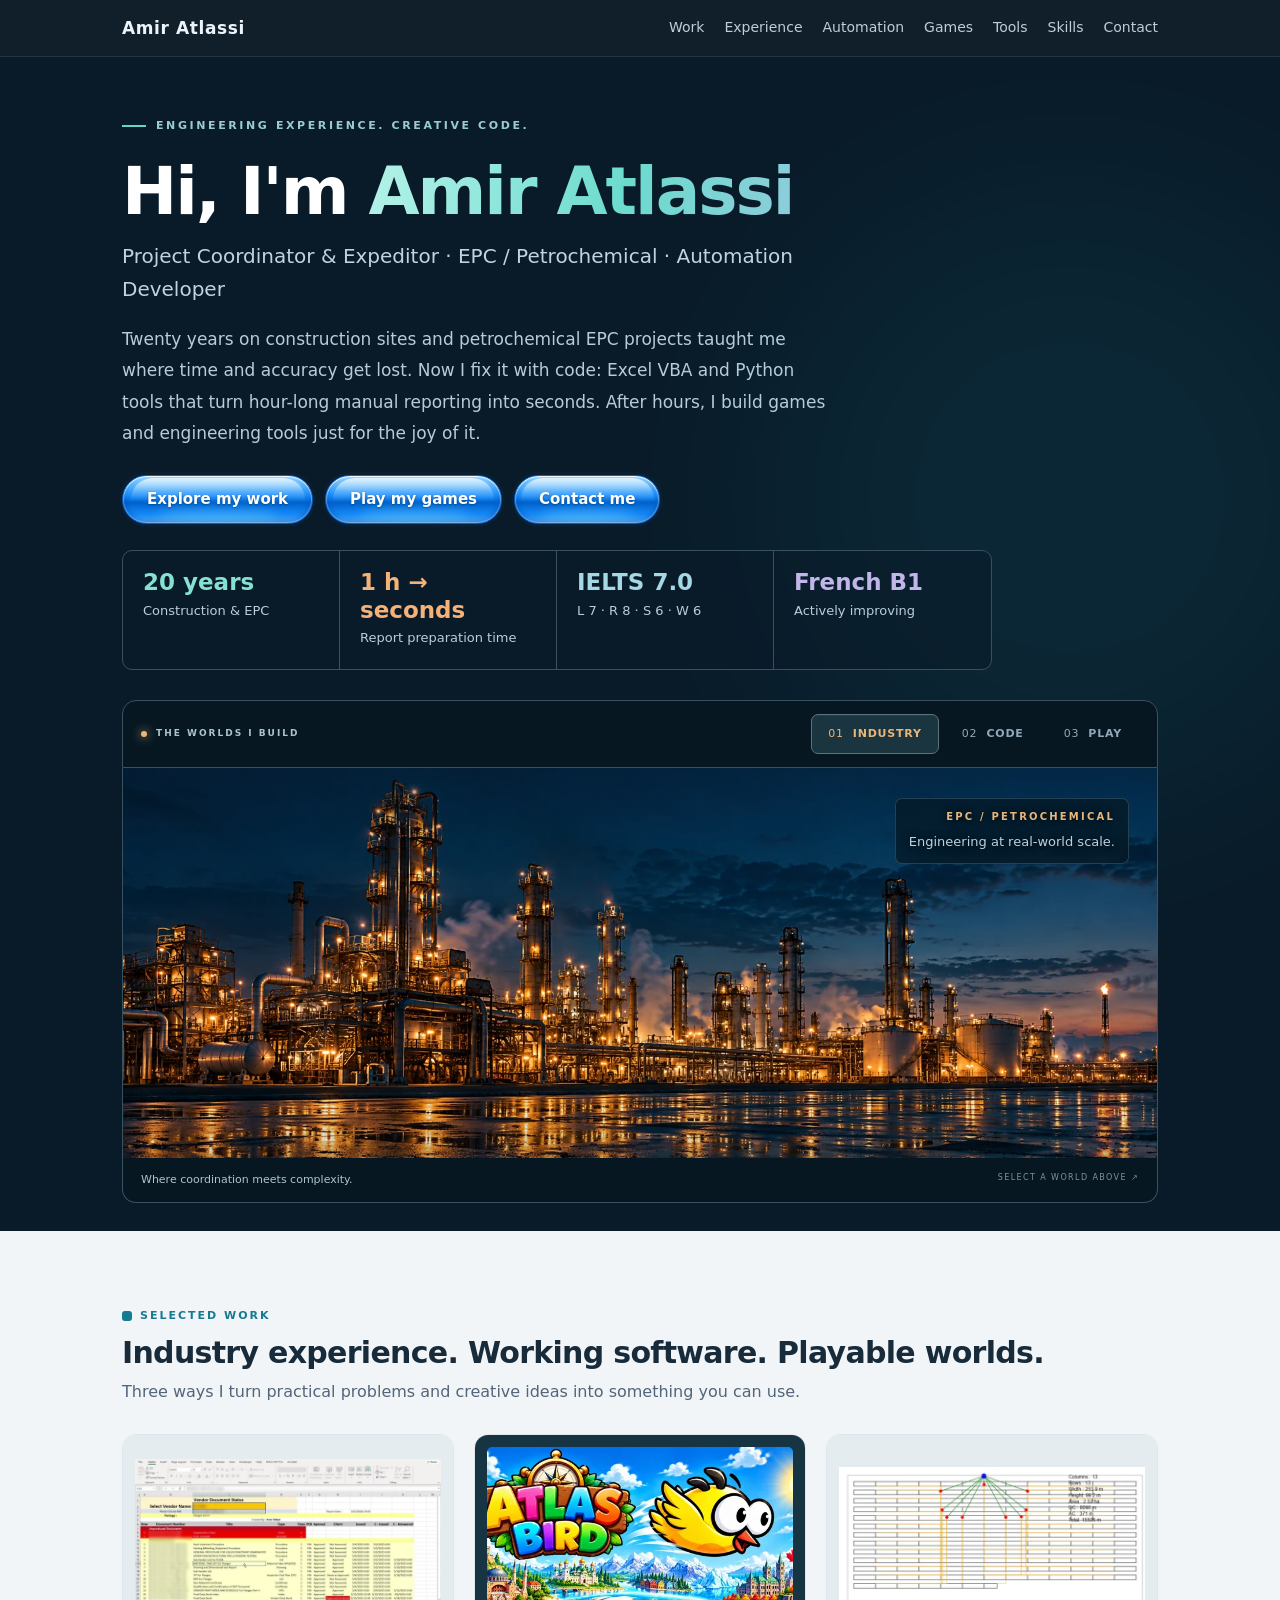
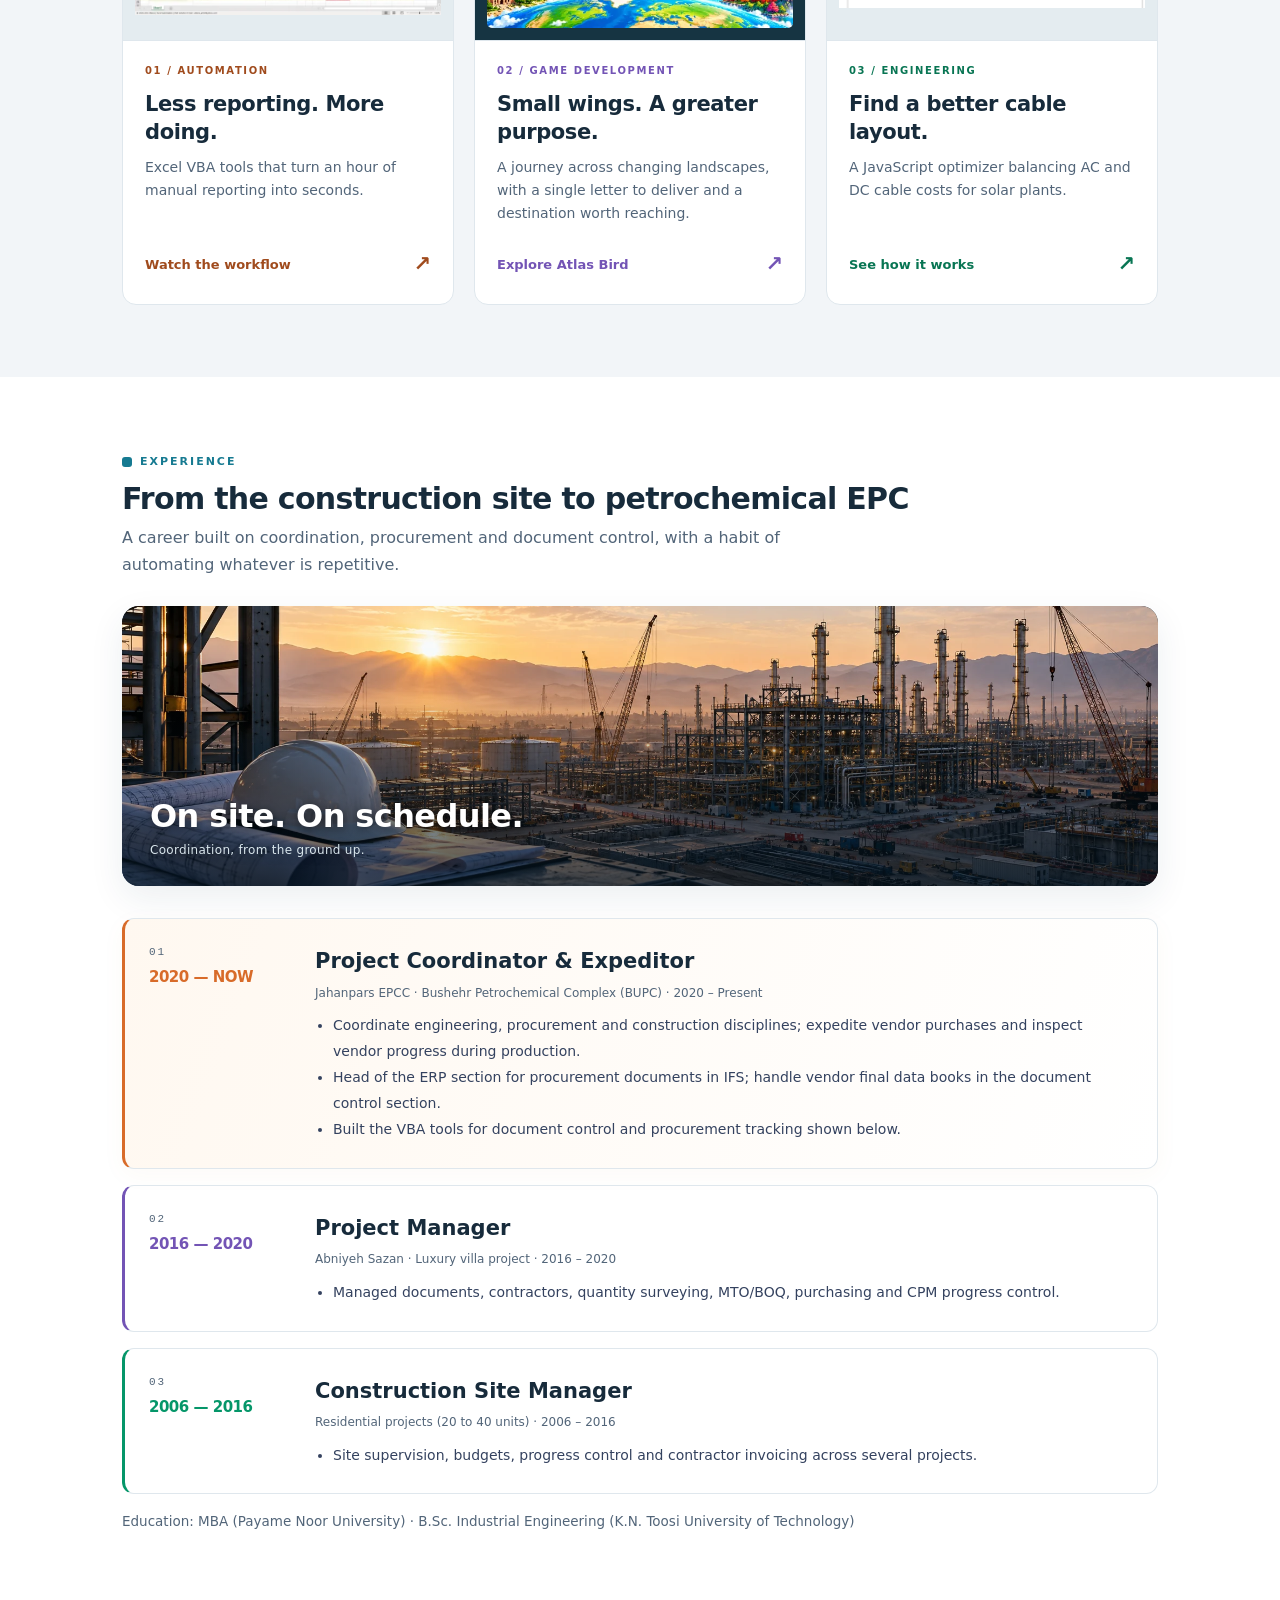
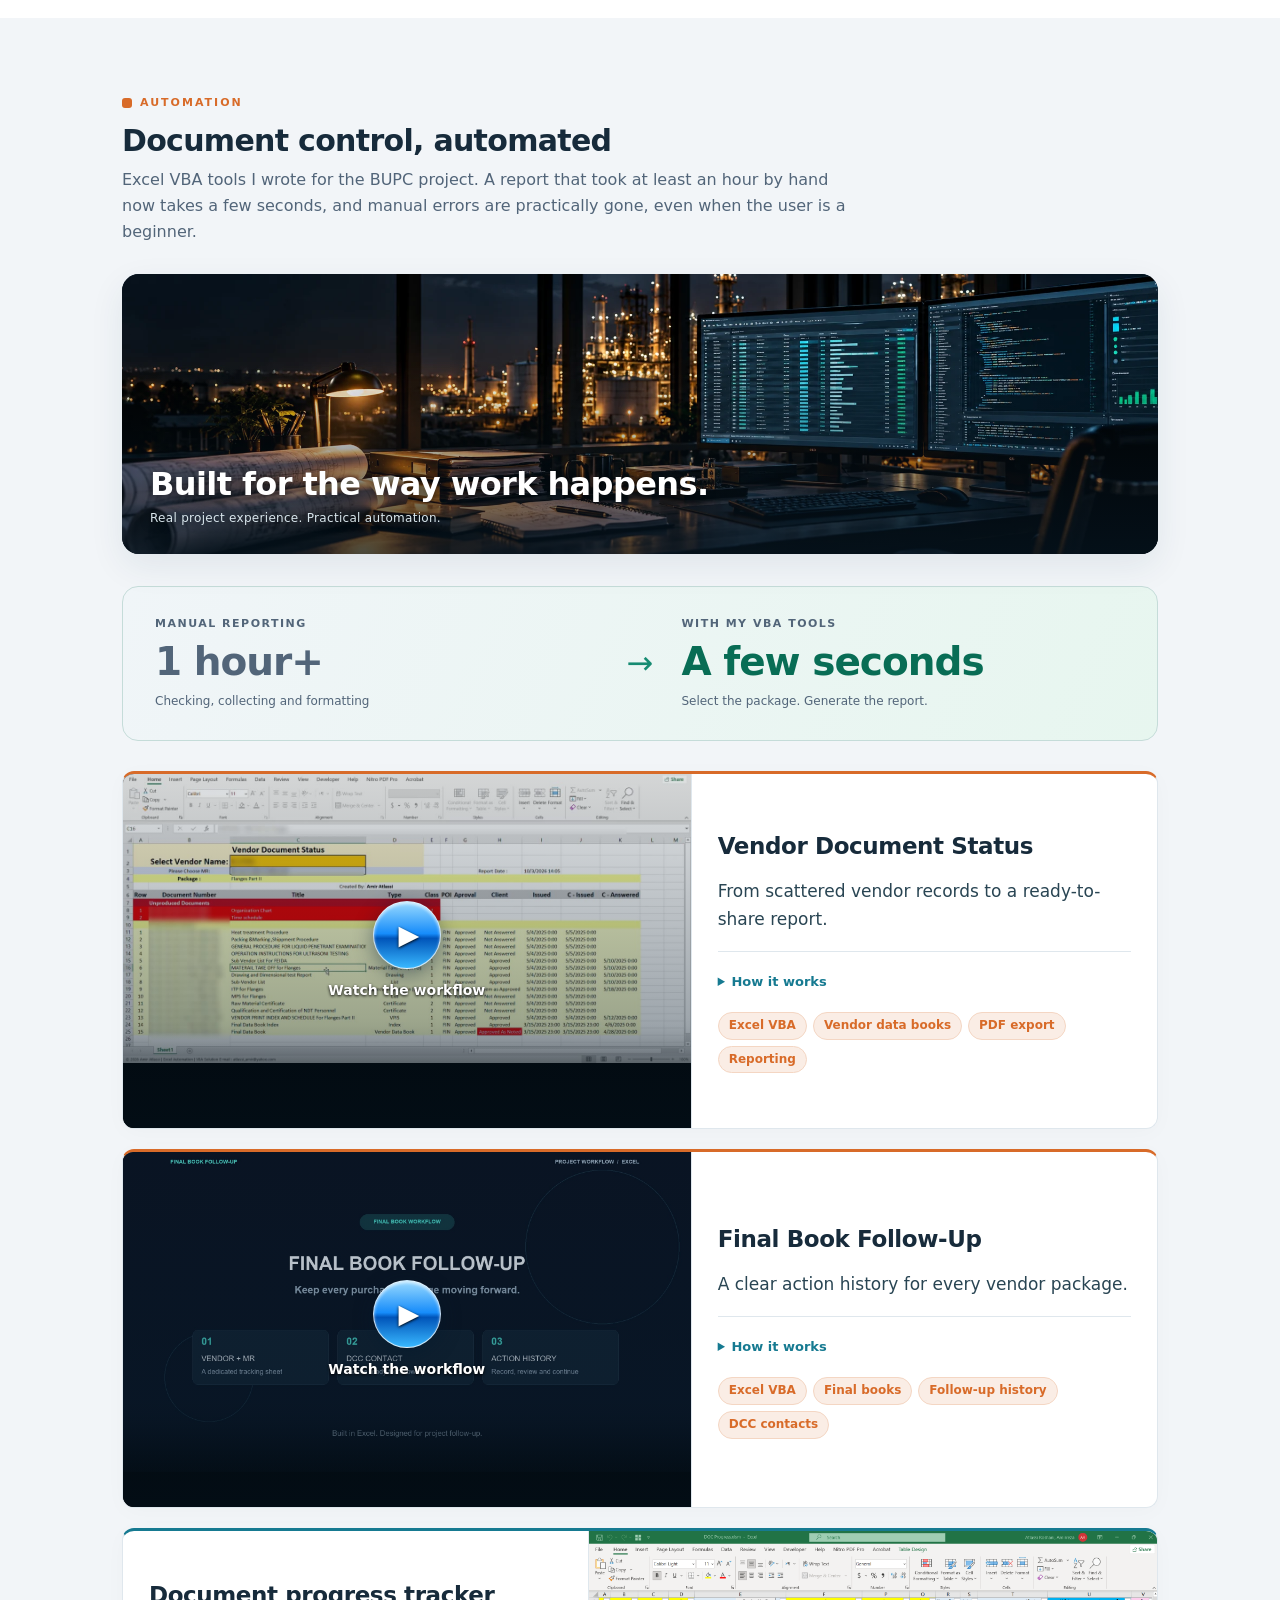
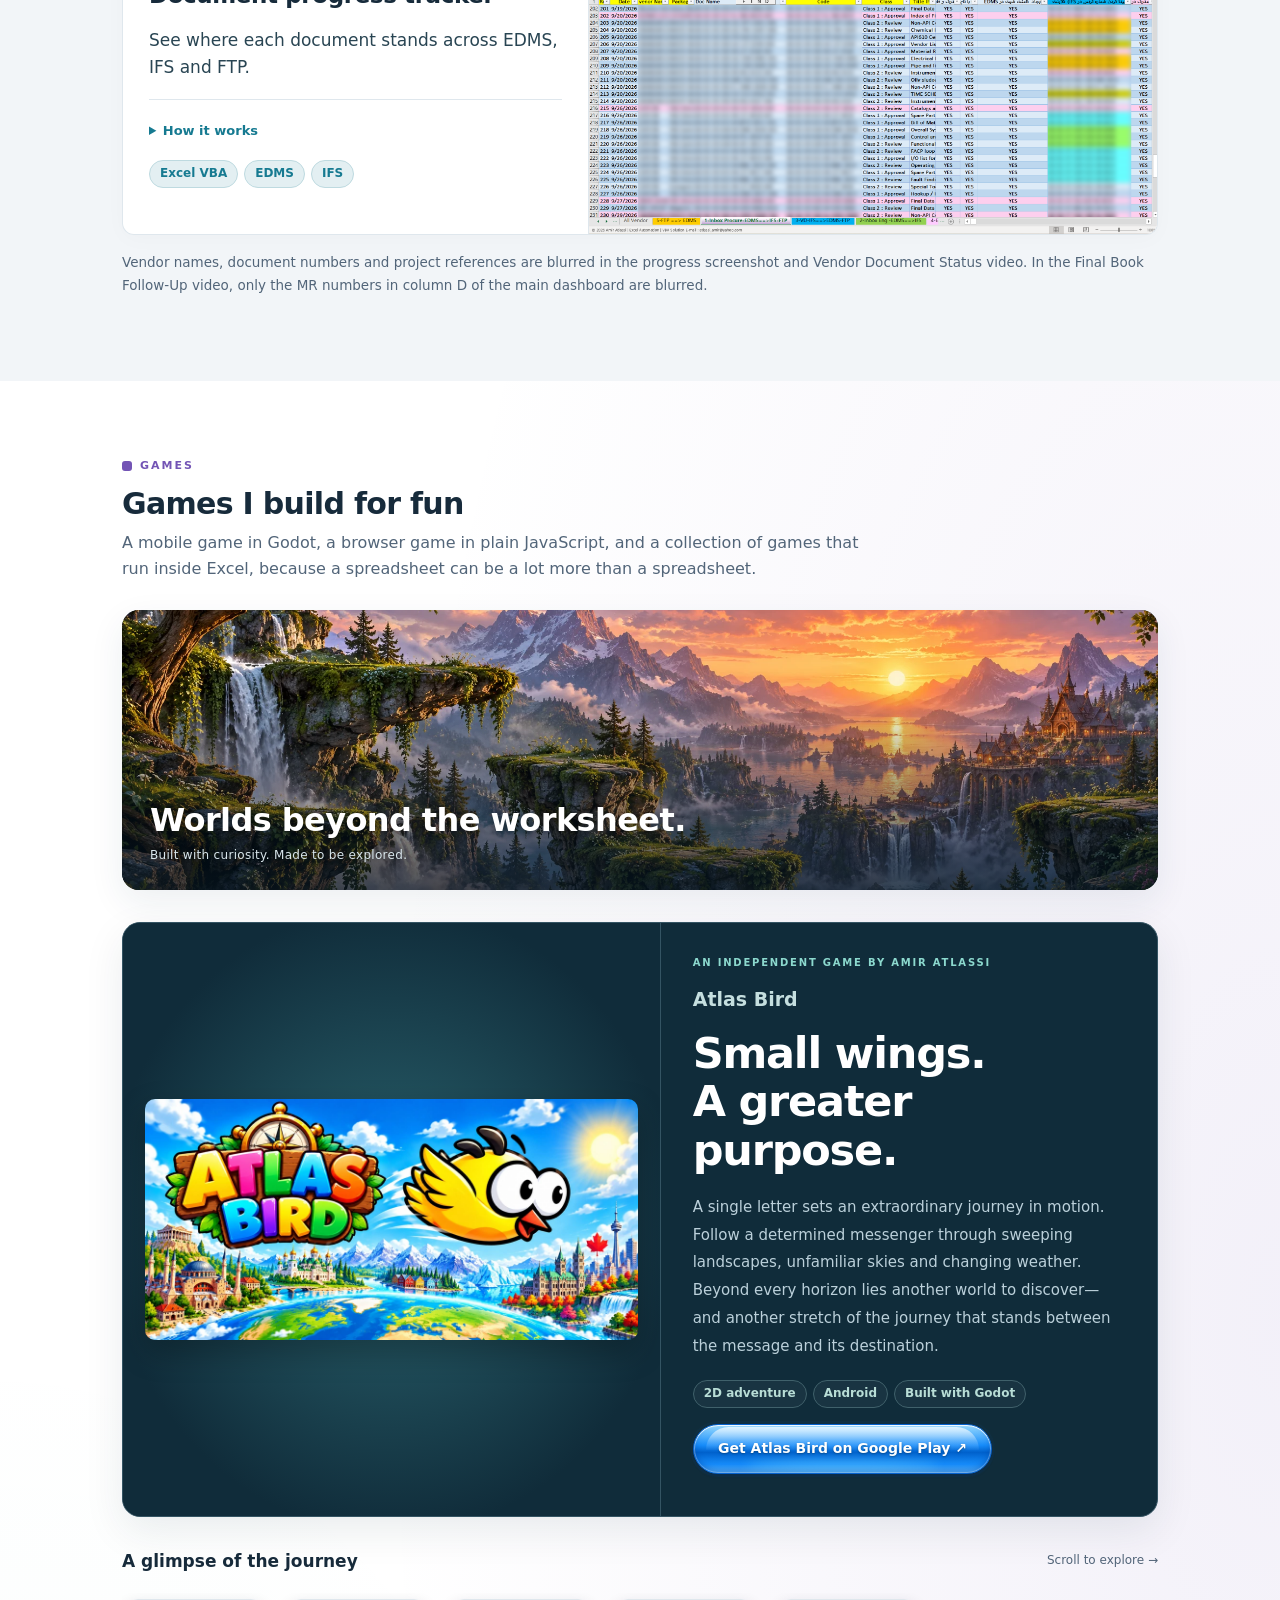
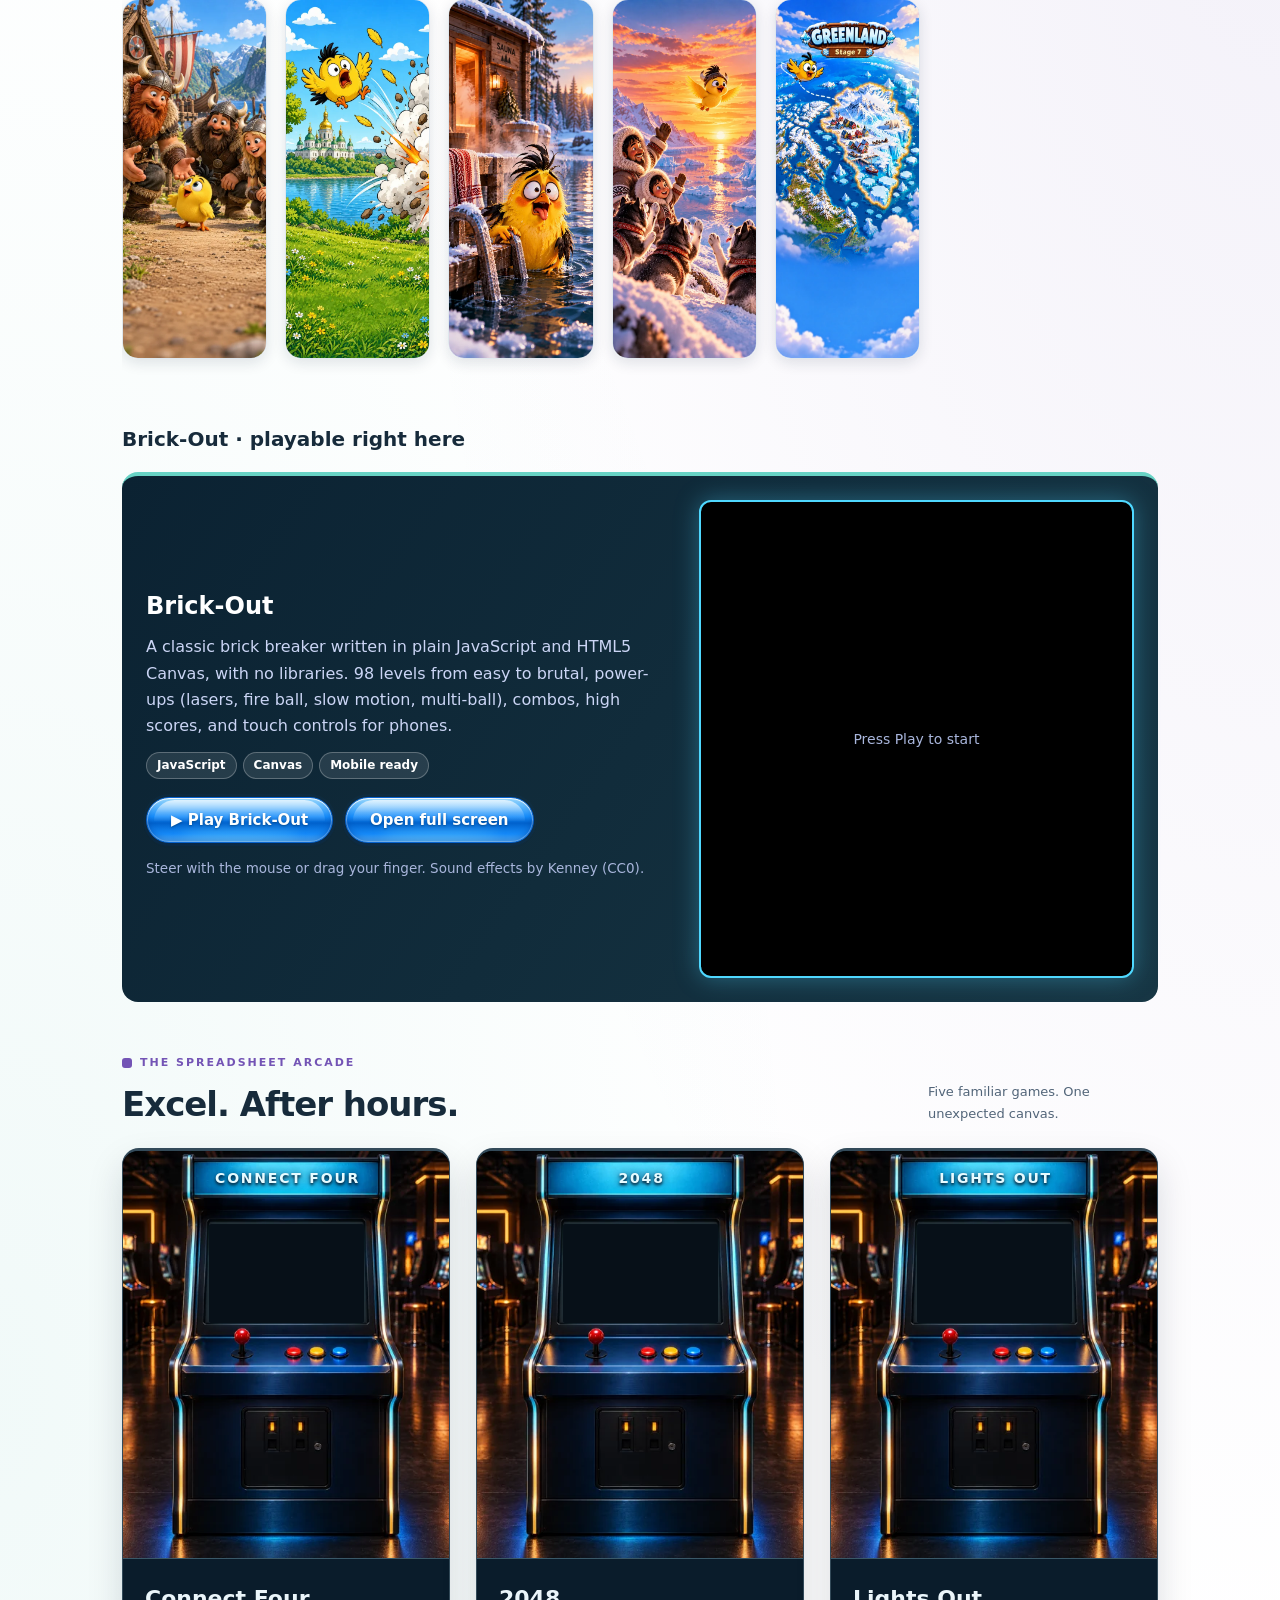
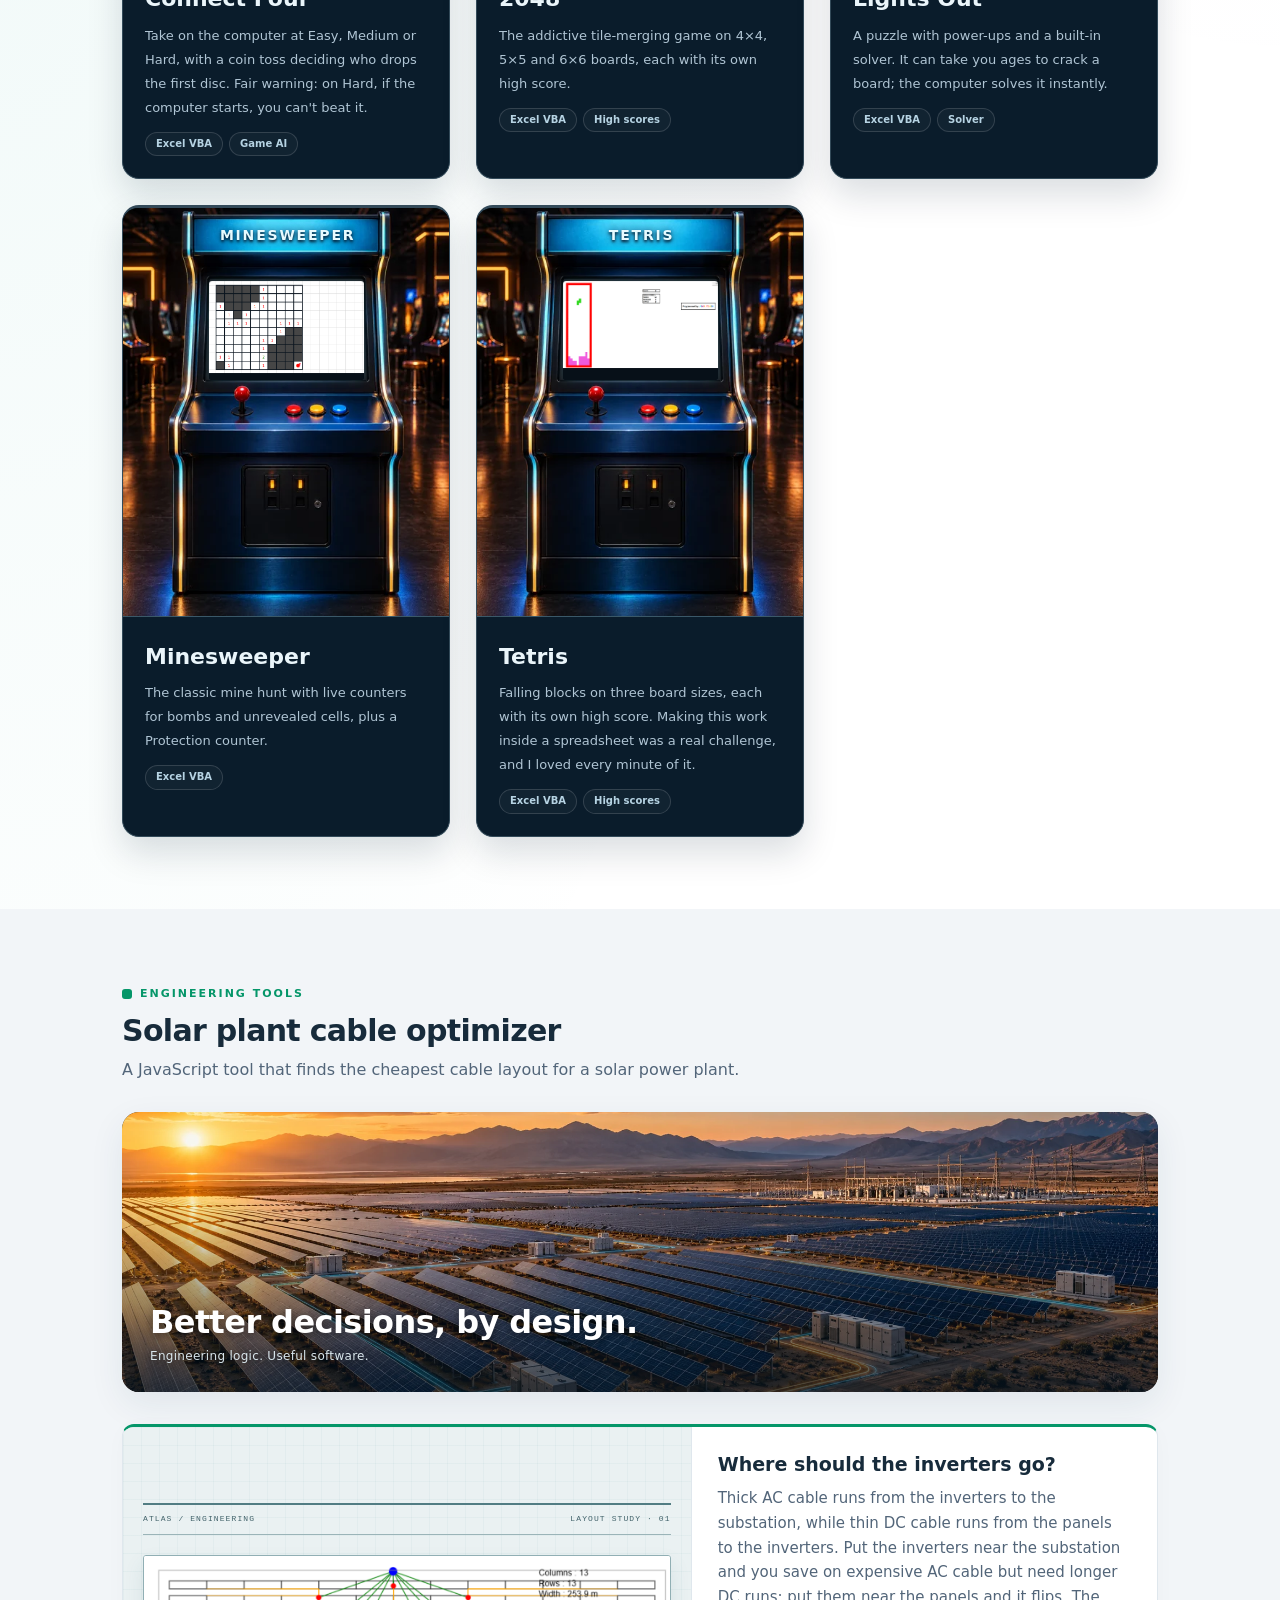
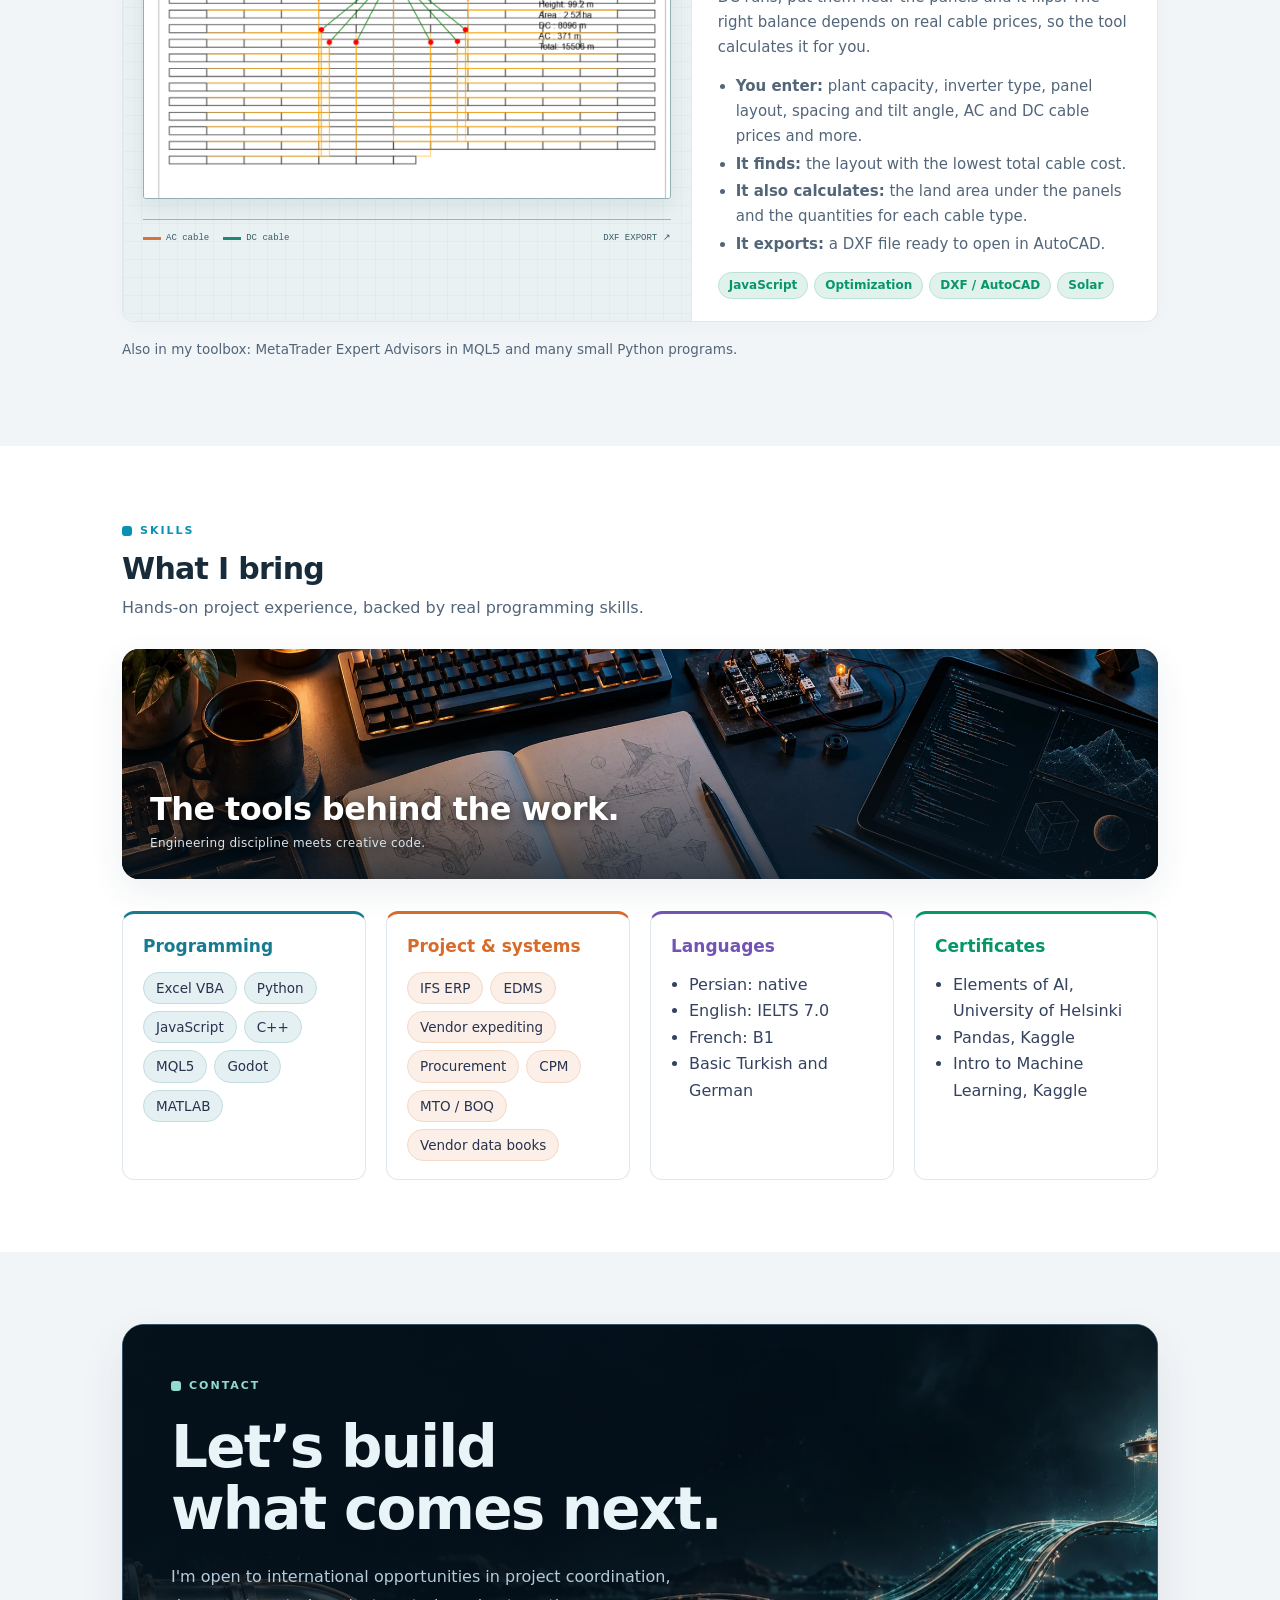
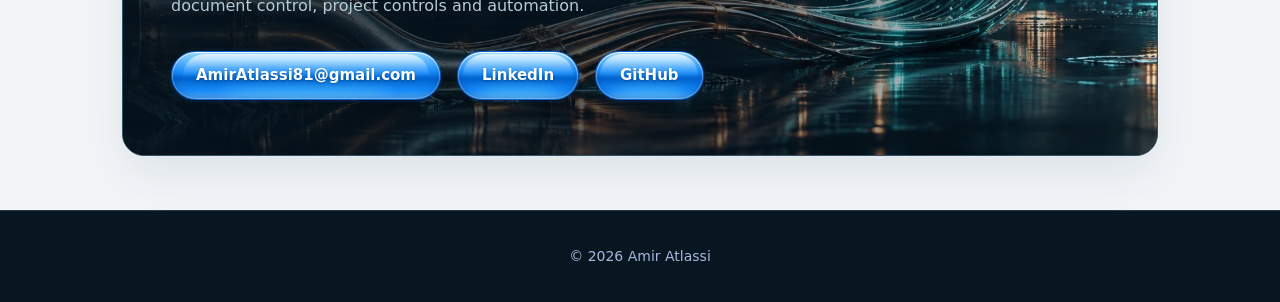
==== commit 69ad6fc1: "Approve" ====
--- a/index.html
+++ b/index.html
@@ -14,207 +14,16 @@
 <meta property="og:description" content="20 years in EPC and petrochemical projects. Excel VBA and Python automation, games and engineering tools.">
 <meta property="og:image" content="https://amiratlassi.github.io/assets/doc-status-poster.jpg">
 <meta name="description" content="Project coordinator and expeditor with 20 years in construction and petrochemical EPC. Builds Excel VBA and Python automation for document control and procurement, plus games and engineering tools.">
-<<<<<<< HEAD
 <link rel="stylesheet" href="assets/css/site.css?v=final-play-only-1">
-=======
-<style>
-:root{
-  --bg:#f5f7fb;--card:#fff;--ink:#14213d;--mut:#5b6784;--line:#e3e8f2;
-  --blue:#2563eb;--orange:#f97316;--purple:#7c3aed;--green:#059669;--pink:#e11d74;--teal:#0891b2;
-  --navy:#0f1b3d;
-}
-*{box-sizing:border-box}html{scroll-behavior:smooth;scroll-padding-top:64px}
-body{margin:0;background:var(--bg);color:var(--ink);font:16px/1.65 system-ui,-apple-system,"Segoe UI",Roboto,Arial,sans-serif}
-a{color:var(--blue);text-decoration:none}
-.w{max-width:1080px;margin:0 auto;padding:0 22px}
-
-nav{position:sticky;top:0;z-index:10;background:rgba(255,255,255,.92);backdrop-filter:blur(10px);border-bottom:1px solid var(--line)}
-nav .w{display:flex;gap:20px;align-items:center;height:56px;overflow-x:auto;white-space:nowrap}
-nav b{margin-right:auto;font-size:17px;letter-spacing:.2px}
-nav a{color:var(--mut);font-size:14px;font-weight:500}nav a:hover{color:var(--blue)}
-
-header{background:linear-gradient(120deg,#0f1b3d 0%,#1e2a78 48%,#5b21b6 100%);color:#fff;position:relative;overflow:hidden}
-header:before,header:after{content:"";position:absolute;border-radius:50%;filter:blur(60px);opacity:.55}
-header:before{width:380px;height:380px;background:#06b6d4;right:-80px;top:-120px}
-header:after{width:320px;height:320px;background:#f97316;right:22%;bottom:-200px;opacity:.35}
-header .w{position:relative;z-index:1;padding-top:72px;padding-bottom:56px}
-h1{font-size:clamp(34px,6vw,58px);line-height:1.08;margin:0 0 10px;letter-spacing:-.5px}
-h1 span{background:linear-gradient(90deg,#67e8f9,#f9a8d4,#fdba74);-webkit-background-clip:text;background-clip:text;color:transparent}
-.role{font-size:clamp(17px,2.4vw,22px);color:#cbd5f5;margin:0 0 18px;font-weight:500}
-.lead{max-width:690px;color:#e2e8ff;font-size:17px}
-.btns{display:flex;gap:12px;flex-wrap:wrap;margin:26px 0 8px}
-.btn{display:inline-block;padding:11px 20px;border-radius:10px;border:1.5px solid var(--blue);color:var(--blue);font-weight:600;background:#fff;cursor:pointer;font-size:15px;font-family:inherit}
-.btn:hover{background:#eef3ff}
-.btn.p{background:linear-gradient(90deg,#f97316,#ec4899);color:#fff;border:0}
-.btn.p:hover{filter:brightness(1.07);background:linear-gradient(90deg,#f97316,#ec4899)}
-header .btn:not(.p){background:transparent;color:#fff;border-color:rgba(255,255,255,.6)}
-header .btn:not(.p):hover{background:rgba(255,255,255,.12)}
-.stats{display:grid;grid-template-columns:repeat(auto-fit,minmax(160px,1fr));gap:12px;margin-top:30px}
-.stat{background:rgba(255,255,255,.1);border:1px solid rgba(255,255,255,.22);border-radius:14px;padding:14px 16px}
-.stat b{display:block;font-size:24px;line-height:1.2}.stat span{font-size:13px;color:#cbd5f5}
-.stat:nth-child(1) b{color:#67e8f9}.stat:nth-child(2) b{color:#fdba74}.stat:nth-child(3) b{color:#86efac}.stat:nth-child(4) b{color:#f9a8d4}
-
-section{padding:60px 0}
-section:nth-of-type(even){background:#fff}
-.kick{display:inline-flex;align-items:center;gap:8px;font-size:13px;font-weight:700;letter-spacing:.8px;text-transform:uppercase;color:var(--c,var(--blue))}
-.kick:before{content:"";width:10px;height:10px;border-radius:3px;background:var(--c,var(--blue))}
-h2{font-size:30px;line-height:1.2;margin:6px 0 8px}
-h2+p{color:var(--mut);margin:0 0 28px;max-width:740px}
-h3.sub{margin:44px 0 16px;font-size:20px}
-.grid{display:grid;grid-template-columns:repeat(auto-fill,minmax(310px,1fr));gap:20px}
-.card{--c:var(--blue);background:var(--card);border:1px solid var(--line);border-top:4px solid var(--c);border-radius:14px;overflow:hidden;display:flex;flex-direction:column;box-shadow:0 2px 10px rgba(20,33,61,.05);transition:transform .15s,box-shadow .15s}
-.card:hover{transform:translateY(-2px);box-shadow:0 8px 24px rgba(20,33,61,.10)}
-.card img,.card video{width:100%;aspect-ratio:16/10;object-fit:cover;object-position:top;cursor:zoom-in;display:block;border-bottom:1px solid var(--line);background:#eef1f7}
-.card img.xl{object-fit:contain;background:#fff;aspect-ratio:2/1}
-.wide>img.xl{aspect-ratio:auto}
-.pic{position:relative;width:55%;flex:none;overflow:hidden;display:flex;align-items:center;justify-content:center;border-right:1px solid var(--line)}
-.pic:before{content:"";position:absolute;inset:-24px;background:var(--bg) center/cover;filter:blur(20px) saturate(1.1)}
-.card .pic img{position:relative;width:100%;height:auto;aspect-ratio:auto;object-fit:contain;border:0;background:none}
-.card video{cursor:default;background:#000;object-fit:contain}
-.card .t{padding:16px 18px 18px}.card h3{margin:0 0 6px;font-size:19px}.card p{margin:0;color:var(--mut);font-size:15px}
-.tags{display:flex;gap:6px;flex-wrap:wrap;margin-top:12px}
-.tags i{font-style:normal;font-size:12px;font-weight:600;padding:3px 10px;border-radius:20px;background:color-mix(in srgb,var(--c) 12%,#fff);color:var(--c);border:1px solid color-mix(in srgb,var(--c) 28%,#fff)}
-.wide{grid-column:1/-1;flex-direction:row}
-.wide>img,.wide>video{width:55%;aspect-ratio:auto;border:0;border-right:1px solid var(--line);flex:none}
-.wide .t{display:flex;flex-direction:column;justify-content:center;padding:22px 26px}
-.wide.rev{flex-direction:row-reverse}.wide.rev>img{border-right:0;border-left:1px solid var(--line)}
-@media(max-width:760px){.wide,.wide.rev{flex-direction:column}.wide>img,.wide>video,.pic{width:100%;border:0;border-bottom:1px solid var(--line)}}
-.c-blue{--c:var(--blue)}.c-orange{--c:var(--orange)}.c-purple{--c:var(--purple)}.c-green{--c:var(--green)}.c-pink{--c:var(--pink)}.c-teal{--c:var(--teal)}
-ul.pts{margin:12px 0 0;padding-left:18px;color:var(--mut);font-size:15px}ul.pts li{margin:3px 0}
-
-.timeline{border-left:3px solid var(--line);margin-left:6px}
-.job{padding:0 0 24px 24px;position:relative}.job:before{content:"";position:absolute;left:-10px;top:6px;width:15px;height:15px;border-radius:50%;background:var(--c,var(--blue));border:3px solid #fff;box-shadow:0 0 0 2px var(--c,var(--blue))}
-.job h3{margin:0;font-size:19px}.job small{color:var(--mut);font-size:14px}.job ul{margin:8px 0 0;padding-left:18px;color:#34425f}
-.note{font-size:13.5px;color:var(--mut);margin-top:16px}
-
-.route{display:flex;flex-wrap:wrap;gap:6px 4px;align-items:center;margin:14px 0 4px}
-.route span{font-size:13px;font-weight:700;padding:4px 11px;border-radius:20px;color:#fff}
-.route em{font-style:normal;color:#9aa5c0}
-.strip{display:flex;gap:14px;overflow-x:auto;padding:6px 0 14px;scroll-snap-type:x proximity}
-.strip img{height:420px;width:auto;flex:none;border-radius:14px;border:1px solid var(--line);cursor:zoom-in;scroll-snap-align:start;box-shadow:0 4px 14px rgba(20,33,61,.12)}
-@media(max-width:600px){.strip img{height:330px}}
-
-.play{background:linear-gradient(135deg,#0f1b3d,#231a5a);color:#fff;border-radius:16px;padding:24px;display:grid;grid-template-columns:1fr auto;gap:26px;align-items:center;border-top:4px solid var(--pink)}
-@media(max-width:780px){.play{grid-template-columns:1fr}}
-.play h3{margin:0 0 8px;font-size:24px}.play p{color:#cbd5f5;margin:0 0 12px}
-.play .tags i{background:rgba(255,255,255,.1);color:#fff;border-color:rgba(255,255,255,.25)}
-.brick-actions{display:flex;flex-wrap:wrap;gap:12px}
-.brick-actions .btn{display:flex;align-items:center;justify-content:center;text-align:center;line-height:1.4;min-height:44px;max-width:100%;white-space:normal}
-.brick-actions a.btn{background:transparent;color:#fff;border-color:rgba(255,255,255,.6)}
-.play>div{min-width:0}
-@media(max-width:780px){.brick-actions{flex-direction:column}.brick-actions .btn{width:100%}}
-.play .note{color:#a9b6dc}
-.frame{width:min(100%,440px);aspect-ratio:1/1.1;border:2px solid #4fd8ff;border-radius:12px;box-shadow:0 0 24px rgba(79,216,255,.35);overflow:hidden;background:#000;display:flex;align-items:center;justify-content:center;margin:0 auto}
-.frame iframe{width:100%;height:100%;border:0}
-
-.cols{display:grid;grid-template-columns:repeat(auto-fit,minmax(225px,1fr));gap:20px}
-.box{--c:var(--blue);background:var(--card);border:1px solid var(--line);border-top:4px solid var(--c);border-radius:14px;padding:18px 20px}
-.box h3{margin:0 0 12px;font-size:17px;color:var(--c)}
-.chips{display:flex;gap:7px;flex-wrap:wrap}
-.chips span{padding:4px 12px;border-radius:20px;font-size:13.5px;font-weight:500;background:color-mix(in srgb,var(--c) 11%,#fff);color:#26324f;border:1px solid color-mix(in srgb,var(--c) 26%,#fff)}
-.box ul{margin:0;padding-left:18px;color:#34425f}
-
-footer{padding:34px 0;background:var(--navy);color:#a9b6dc;font-size:14px;text-align:center}
-#lb{position:fixed;inset:0;background:rgba(10,16,35,.9);display:none;align-items:center;justify-content:center;z-index:30;padding:16px;cursor:zoom-out}
-#lb img{max-width:100%;max-height:100%;border-radius:10px;background:#fff}
-
-/* Bespoke industrial / code / game silhouette. No external dependencies. */
-:root{--bg:#f2f5f8;--ink:#172b3b;--mut:#526579;--line:#dfe7ed;--blue:#167a91;--orange:#d86b29;--purple:#7354b5;--navy:#081622}
-body{background:var(--bg)}
-nav{background:rgba(8,22,34,.96);border-color:#203748;color:#ecf4fa}
-nav a{color:#bdceda}nav a:hover{color:#73e1d7}nav b{letter-spacing:.6px}
-nav a:focus-visible,.btn:focus-visible,[data-zoom]:focus-visible{outline:3px solid #22c9b6;outline-offset:5px}
-header{isolation:isolate;background:radial-gradient(ellipse at 84% 55%,#15434a 0,transparent 45%),linear-gradient(125deg,#081622,#10293b 65%,#14313d)}
-header:before{width:620px;height:620px;background:#167e83;right:-260px;top:40px;opacity:.13;filter:blur(90px)}
-header:after{display:none}
-header .w{padding-top:76px;padding-bottom:310px}
-.hero-eyebrow{display:flex;align-items:center;gap:10px;color:#9acccf;font-size:11px;font-weight:700;letter-spacing:2.6px;margin:0 0 20px;text-transform:uppercase}
-.hero-eyebrow:before{content:"";width:24px;height:2px;background:#64d7c8}
-h1{font-size:clamp(38px,6.2vw,66px);letter-spacing:-2px;line-height:1.13}
-h1 span{background:linear-gradient(100deg,#b5f2e8,#6cdbce 60%,#8ccdda);background-clip:text;-webkit-background-clip:text}
-.role{color:#bfd3e0;font-size:clamp(16px,2vw,20px);max-width:760px}
-.lead{color:#b7cbd9;max-width:710px;line-height:1.85}
-.btn{border-radius:7px;transition:background .2s,transform .2s}
-.btn:hover{transform:translateY(-2px)}
-.btn.p{background:#c45c22;color:white;box-shadow:0 6px 22px #0002}
-.btn.p:hover{background:#ac4c18;filter:none}
-header .btn.p{background:#f4b178;color:#102633}header .btn.p:hover{background:#ffc492}
-header .btn:not(.p){border-color:#678696;color:#e1eff5}
-.stats{gap:0;border:1px solid #38505f;border-radius:10px;overflow:hidden;background:rgba(10,27,40,.55);max-width:870px;margin-top:36px}
-.stat{background:none;border:0;border-right:1px solid #38505f;border-radius:0;padding:18px 20px}.stat:last-child{border-right:0}
-.stat b{font-size:23px}.stat span{color:#b9cedd}.stat:nth-child(1) b{color:#85e1d2}.stat:nth-child(2) b{color:#f4b178}.stat:nth-child(3) b{color:#a4d8e4}.stat:nth-child(4) b{color:#c2b5e9}
-.hero-scene{position:absolute;left:0;bottom:0;width:100%;height:295px;z-index:-1;pointer-events:none}
-.hero-scene svg{display:block;width:100%;height:100%;overflow:visible}
-.scene-caption{position:absolute;bottom:20px;left:0;right:0;display:flex;justify-content:space-between;gap:10px;padding:0 max(22px,calc((100% - 1036px)/2));color:#8caeba;font-size:10px;letter-spacing:2.5px;text-transform:uppercase;pointer-events:none}
-.scene-signal{stroke-dasharray:5 15;animation:signal-flow 8s linear infinite}.scene-spark{animation:signal-glow 4s ease-in-out infinite}.scene-bird{animation:bird-float 7s ease-in-out infinite;transform-box:fill-box;transform-origin:center}
-@keyframes signal-flow{to{stroke-dashoffset:-160}}@keyframes signal-glow{50%{opacity:.35}}@keyframes bird-float{50%{transform:translateY(-7px)}}
-section{padding:72px 0}section:nth-of-type(even){background:#fff}
-h2{letter-spacing:-.7px}.kick{font-size:11px;letter-spacing:2px}
-.card{border-top-width:3px;border-radius:12px;box-shadow:0 4px 22px #172b3b06}.card:hover{box-shadow:0 12px 30px #172b3b10}
-.box{border-top-width:3px;border-radius:12px}.play{background:linear-gradient(125deg,#0b2232,#173644);border-top-color:#68d3c5}
-footer{background:#081622;border-top:1px solid #213c4a}
-@media(min-width:761px){.stats{grid-template-columns:repeat(4,1fr)}}
-@media(max-width:760px){header .w{padding-top:48px;padding-bottom:230px}.hero-scene{height:205px}.hero-eyebrow{font-size:9px;letter-spacing:1.5px}h1{letter-spacing:-1.2px}.stats{grid-template-columns:1fr 1fr}.stat{padding:15px}.stat:nth-child(2){border-right:0}.stat:nth-child(-n+2){border-bottom:1px solid #38505f}.stat b{font-size:21px}.scene-caption{font-size:8px;letter-spacing:1px;bottom:14px}section{padding:50px 0}nav .w{gap:17px}nav b{font-size:15px}.grid{grid-template-columns:repeat(auto-fill,minmax(min(310px,100%),1fr))}}
-@media(prefers-reduced-motion:reduce){html{scroll-behavior:auto}*,*:before,*:after{animation:none!important;transition:none!important}}
-
-</style>
->>>>>>> 852c8868b241d1b3e4cd7bd0344baf2460938ae3
 </head>
 <body id="top">
 <a class="skip-link" href="#main-content">Skip to content</a>
 <nav aria-label="Main navigation"><div class="w"><a class="brand" href="#top" aria-label="Amir Atlassi — back to top">Amir Atlassi</a><a href="#featured">Work</a><a href="#experience">Experience</a><a href="#automation">Automation</a><a href="#games">Games</a><a href="#tools">Tools</a><a href="#skills">Skills</a><a href="#contact">Contact</a></div></nav>
 
-<<<<<<< HEAD
 <header data-world="industry">
 
 <div class="bird-airspace" aria-hidden="true" inert><button class="flying-bird" type="button" aria-label="Surprise Atlas Bird"><img src="assets/bird/bird_normal.png" width="500" height="400" alt="" draggable="false"></button></div>
 
-=======
-<header>
-<div class="hero-scene" aria-hidden="true">
-<svg viewBox="0 0 1440 300" preserveAspectRatio="xMidYMax slice" xmlns="http://www.w3.org/2000/svg">
-<defs>
- <linearGradient id="scene-haze" x2="0" y2="1"><stop stop-color="#65b9b3" stop-opacity="0"/><stop offset="1" stop-color="#65b9b3" stop-opacity=".09"/></linearGradient>
- <linearGradient id="scene-wire"><stop stop-color="#e7a16c"/><stop offset=".5" stop-color="#63c9c0"/><stop offset="1" stop-color="#a99ad5"/></linearGradient>
- <pattern id="scene-grid" width="40" height="40" patternUnits="userSpaceOnUse"><path d="M40 0H0V40" fill="none" stroke="#96c7cf" stroke-opacity=".055"/></pattern>
- <pattern id="scene-windows" width="14" height="17" patternUnits="userSpaceOnUse"><rect x="3" y="4" width="3" height="5" fill="#ddac78" opacity=".55"/></pattern>
-</defs>
-<path fill="url(#scene-haze)" d="M0 0H1440V300H0z"/><path fill="url(#scene-grid)" d="M0 0H1440V300H0z"/>
-<!-- Distant refinery and mountains -->
-<g fill="#1b3946"><path d="M0 242V178H28V142H47V178H72V202H98V164H116V202H156V118H171V202H216V160H229V218H281V185H300V218H354V138H368V218H405V173H427V233H490V253H0z"/><path d="M963 259l92-89 54 44 81-112 94 103 66-62 90 100v40z"/></g>
-<g fill="none" stroke="#43616a" stroke-width="1" opacity=".45"><path d="M1109 214l38-14 43-98 30 96 64 7M1147 200l43 30 30-32M1284 205l22-13 44-49"/></g>
-<!-- Petrochemical silhouette: tanks, columns, pipe bridges and flare -->
-<g fill="#081a27" stroke="#35515c" stroke-width="1.2">
- <path d="M0 271v-60q38-27 76 0v60zm7-60h62M83 271v-39h103v39M91 232v-14q43-25 86 0v14"/>
- <path d="M201 273V108q0-12 10-12t10 12v165M196 126h30M196 157h30M196 188h30M196 219h30M198 251h27"/>
- <path d="M247 273V61h23v212M241 88h35M241 126h35M241 164h35M241 202h35M241 240h35"/>
- <path d="M300 273V150h33v123M296 171h41M296 204h41M296 237h41"/>
- <path d="M378 273V37h7v236M365 273l17-214 18 214M373 177h19M369 216h27"/>
- <path d="M417 273v-62h57v62M430 211v-22h27v22M487 273v-88h32v88"/>
- <path d="M139 273V166h12v107M134 166h22"/>
-</g>
-<g fill="none" stroke="#52717a" stroke-width="2"><path d="M20 251h120v-56h58M224 230h22M271 212h28M334 250h82M270 101h15v151h92M400 244h110v-35h40"/><path d="M174 273V187h184v86M174 196h184M184 197l24 76m6-76 24 76m6-76 24 76m6-76 24 76m6-76 24 76" stroke-width="1" opacity=".55"/></g>
-<g stroke="#72949b" stroke-width="1" opacity=".7"><path d="M255 67v197m8-197v197m-8-181h8m-8 15h8m-8 15h8m-8 15h8m-8 15h8m-8 15h8m-8 15h8m-8 15h8m-8 15h8m-8 15h8m-8 15h8m-8 15h8m-8 15h8"/></g>
-<path class="scene-spark" d="M382 39c-16-12 7-18 1-31 18 13 8 24-1 31" fill="#f2a56c"/><path d="M382 35c-5-6 3-9 2-15 6 7 3 12-2 15" fill="#ffe2a9"/>
-<g fill="#eab17b"><circle cx="211" cy="103" r="2"/><circle cx="258" cy="59" r="2"/><circle cx="145" cy="163" r="2"/></g>
-<!-- Pipes become circuit traces -->
-<g fill="none" stroke="url(#scene-wire)" stroke-width="1.5" opacity=".65"><path d="M465 249h90l35-35h91l38-38h166l32 32h86l33-33h89M494 263h102l30-30h90l39-38h108l31 32h125l29-30h121M520 278h105l25-25h91l34-34h73l29 29h180l29-29h74"/></g>
-<path class="scene-signal" d="M465 249h90l35-35h91l38-38h166l32 32h86l33-33h89" fill="none" stroke="#b4ece0" stroke-width="2"/>
-<g fill="#8ed5cd"><circle cx="465" cy="249" r="3"/><circle cx="741" cy="253" r="3"/><circle cx="1125" cy="175" r="3"/><circle cx="1150" cy="219" r="3"/></g>
-<!-- Minimal code window -->
-<g transform="translate(618 58)"><rect width="228" height="103" rx="7" fill="#0a1e2c" stroke="#426773"/><path d="M0 22h228" stroke="#34505d"/><g fill="#6c939c"><circle cx="12" cy="11" r="2.5"/><circle cx="23" cy="11" r="2.5"/><circle cx="34" cy="11" r="2.5"/></g><g fill="none" stroke="#7ed4c7" stroke-width="2" stroke-linecap="round" stroke-linejoin="round"><path d="M41 43L26 56l15 13m43-26 15 13-15 13m-25 9 9-43"/><path d="M122 43h61m-61 13h79m-79 13h43m-43 13h62" stroke="#6d919d"/></g><path d="M106 103v17h38v-17m-58 18h78" fill="none" stroke="#426773"/></g>
-<!-- Game landscape: platforms, pickups, pixel bird and character -->
-<g fill="#0a1b2a" stroke="#507b81" stroke-width="1.2"><path d="M1031 250v-18h93v18zm111-40v-17h87v17zm139-46v-17h96v17z"/><path d="M1200 273v-22h76v-42h50v-28h53v-28h61v120z"/></g>
-<g stroke="#7ac7ba" stroke-width="2"><path d="M1031 232h93m18-39h87m52-46h96"/></g>
-<g fill="#ddb77e" class="scene-spark"><path d="M1062 201l5-8 5 8-5 8zm111-42 5-8 5 8-5 8zm128-44 5-8 5 8-5 8z"/></g>
-<g transform="translate(1180 161)" fill="#9ac8c8"><path d="M0 0h12v12H0zm-3 13h18v13h-5v6H5v-6h-8z"/><path d="M8 3h3v3H8" fill="#0b2635"/></g>
-<g class="scene-bird" transform="translate(971 109)" fill="#83d9ca"><path d="M0 8h8V0h8v8h8v8h8v8H8v-8H0z"/><path d="M24 12h9v5h-9" fill="#edb17f"/><path d="M18 10h3v3h-3" fill="#081a27"/></g>
-<g fill="#87aeb7" opacity=".45"><path d="M907 76h3v3h-3zm137-39h3v3h-3zm80 64h3v3h-3zm229-53h3v3h-3zm-370 90h3v3h-3z"/></g>
-<path d="M0 275H1440V300H0z" fill="#081622"/><path d="M0 275H1440" stroke="#385963" stroke-opacity=".65"/>
-</svg>
-</div>
-<div class="scene-caption" aria-hidden="true"><span>01 / Petrochemical</span><span>02 / Automation</span><span>03 / Game development</span></div>
->>>>>>> 852c8868b241d1b3e4cd7bd0344baf2460938ae3
 <div class="w">
 <p class="hero-eyebrow">Engineering experience. Creative code.</p>
 <h1>Hi, I'm <span>Amir Atlassi</span></h1>
@@ -299,7 +108,6 @@
 <h2>Games I build for fun</h2>
 <p>A mobile game in Godot, a browser game in plain JavaScript, and a collection of games that run inside Excel, because a spreadsheet can be a lot more than a spreadsheet.</p><div class="section-art section-art-games"><img class="section-scene" src="assets/art/play.webp" srcset="assets/art/play-small.webp 900w, assets/art/play.webp 1920w" sizes="(max-width:760px) 100vw, 1080px" width="1920" height="640" alt="" loading="lazy" decoding="async"><div class="section-art-caption"><strong>Worlds beyond the worksheet.</strong><span>Built with curiosity. Made to be explored.</span></div></div>
 
-<<<<<<< HEAD
 
 <div class="grid">
 <div class="card c-purple wide atlas-showcase" id="atlas-bird">
@@ -313,45 +121,17 @@
 <p>A single letter sets an extraordinary journey in motion. Follow a determined messenger through sweeping landscapes, unfamiliar skies and changing weather. Beyond every horizon lies another world to discover—and another stretch of the journey that stands between the message and its destination.</p>
 <div class="tags">
 <i>2D adventure</i><i>Android</i><i>Built with Godot</i>
-=======
-<h3 class="sub" style="margin-top:0">Atlas Bird · mobile game (Godot)</h3>
-<div class="grid">
-<div class="card c-purple wide">
-<div class="pic" style="--bg:url(assets/atlas-bird.webp)">
-<img src="assets/atlas-bird.webp" alt="Atlas Bird featured artwork" data-zoom>
-</div>
-<div class="t">
-<h3>Atlas Bird</h3>
-<p>A little messenger bird has one job: deliver a letter from Iran to Canada. Along the way it flies across Turkey, Ukraine, the Baltic region, Sweden, Norway and Greenland, and every stop is a new world of landscapes, weather and surprises.</p>
-<div class="route">
-<span style="background:#ef4444">Iran</span><em>→</em>
-<span style="background:#f97316">Turkey</span><em>→</em>
-<span style="background:#ca8a04">Ukraine</span><em>→</em>
-<span style="background:#059669">Baltics</span><em>→</em>
-<span style="background:#0891b2">Sweden</span><em>→</em>
-<span style="background:#2563eb">Norway</span><em>→</em>
-<span style="background:#7c3aed">Greenland</span><em>→</em>
-<span style="background:#e11d74">Canada</span>
-</div>
-<div class="tags">
-<i>Godot</i><i>Android</i><i>2D adventure</i><i>Available on Google Play</i>
->>>>>>> 852c8868b241d1b3e4cd7bd0344baf2460938ae3
 </div>
 <p style="margin-top:16px">
 <a class="btn p"
    href="https://play.google.com/store/apps/details?id=com.atlasgame.atlasbird"
    target="_blank"
-<<<<<<< HEAD
    rel="noopener noreferrer">Get Atlas Bird on Google Play ↗</a>
-=======
-   rel="noopener noreferrer">▶ Download on Google Play</a>
->>>>>>> 852c8868b241d1b3e4cd7bd0344baf2460938ae3
 </p>
 </div>
 </div>
 </div>
 
-<<<<<<< HEAD
 <div class="gallery-heading"><h3>A glimpse of the journey</h3><span>Scroll to explore <span aria-hidden="true">→</span></span></div>
 <div class="strip atlas-gallery" style="margin-top:18px" tabindex="0" role="region" aria-label="Atlas Bird screenshots; scroll horizontally to see more">
 <img src="assets/godot-viking.webp" alt="Atlas Bird: Viking village" data-zoom width="480" height="1200" loading="lazy" decoding="async">
@@ -359,14 +139,6 @@
 <img src="assets/godot-sauna.webp" alt="Atlas Bird: sauna scene" data-zoom width="560" height="1400" loading="lazy" decoding="async">
 <img src="assets/godot-arctic.webp" alt="Atlas Bird: Arctic sunset" data-zoom width="560" height="1400" loading="lazy" decoding="async">
 <img src="assets/greenland.webp" alt="Atlas Bird: Greenland stage 7 artwork" data-zoom width="480" height="1200" loading="lazy" decoding="async">
-=======
-<div class="strip" style="margin-top:18px">
-<img src="assets/godot-viking.webp" alt="Atlas Bird: Viking village" data-zoom>
-<img src="assets/godot-flight.webp" alt="Atlas Bird: flying over a river" data-zoom>
-<img src="assets/godot-sauna.webp" alt="Atlas Bird: sauna scene" data-zoom>
-<img src="assets/godot-arctic.webp" alt="Atlas Bird: Arctic sunset" data-zoom>
-<img src="assets/greenland.webp" alt="Atlas Bird: Greenland stage 7 artwork" data-zoom>
->>>>>>> 852c8868b241d1b3e4cd7bd0344baf2460938ae3
 </div>
 
 <h3 class="sub">Brick-Out · playable right here</h3>
@@ -426,22 +198,6 @@
 </main>
 <footer>© 2026 Amir Atlassi</footer>
 <div id="lb" role="dialog" aria-modal="true" aria-label="Image preview" tabindex="-1"><button id="lbClose" type="button" aria-label="Close image preview" style="position:absolute;right:20px;top:15px;color:white;background:#183342;border:1px solid #78949e;border-radius:6px;font-size:24px;cursor:pointer;padding:2px 12px">×</button><img alt=""></div>
-<<<<<<< HEAD
 <script src="assets/js/site.js?v=final-play-only-1" defer></script>
-=======
-<script>
-var lb=document.getElementById('lb'),li=lb.querySelector('img'),previousFocus;
-function closePreview(){lb.style.display='none';document.body.style.overflow='';if(previousFocus)previousFocus.focus()}
-document.querySelectorAll('[data-zoom]').forEach(function(i){
- i.tabIndex=0;i.setAttribute('role','button');i.setAttribute('aria-label','Enlarge: '+i.alt);
- function openPreview(){previousFocus=document.activeElement;li.src=i.dataset.full||i.src;li.alt=i.alt;lb.style.display='flex';document.body.style.overflow='hidden';document.getElementById('lbClose').focus()}
- i.onclick=openPreview;i.onkeydown=function(e){if(e.key==='Enter'||e.key===' '){e.preventDefault();openPreview()}};
-});
-lb.onclick=closePreview;
-lb.onkeydown=function(e){if(e.key==='Escape')closePreview();if(e.key==='Tab'){e.preventDefault();document.getElementById('lbClose').focus()}};
-
-document.getElementById('playBtn').onclick=function(){document.getElementById('frame').innerHTML='<iframe src="games/brick-out/index.html" title="Brick-Out" allow="autoplay"></iframe>'};
-</script>
->>>>>>> 852c8868b241d1b3e4cd7bd0344baf2460938ae3
 </body>
 </html>
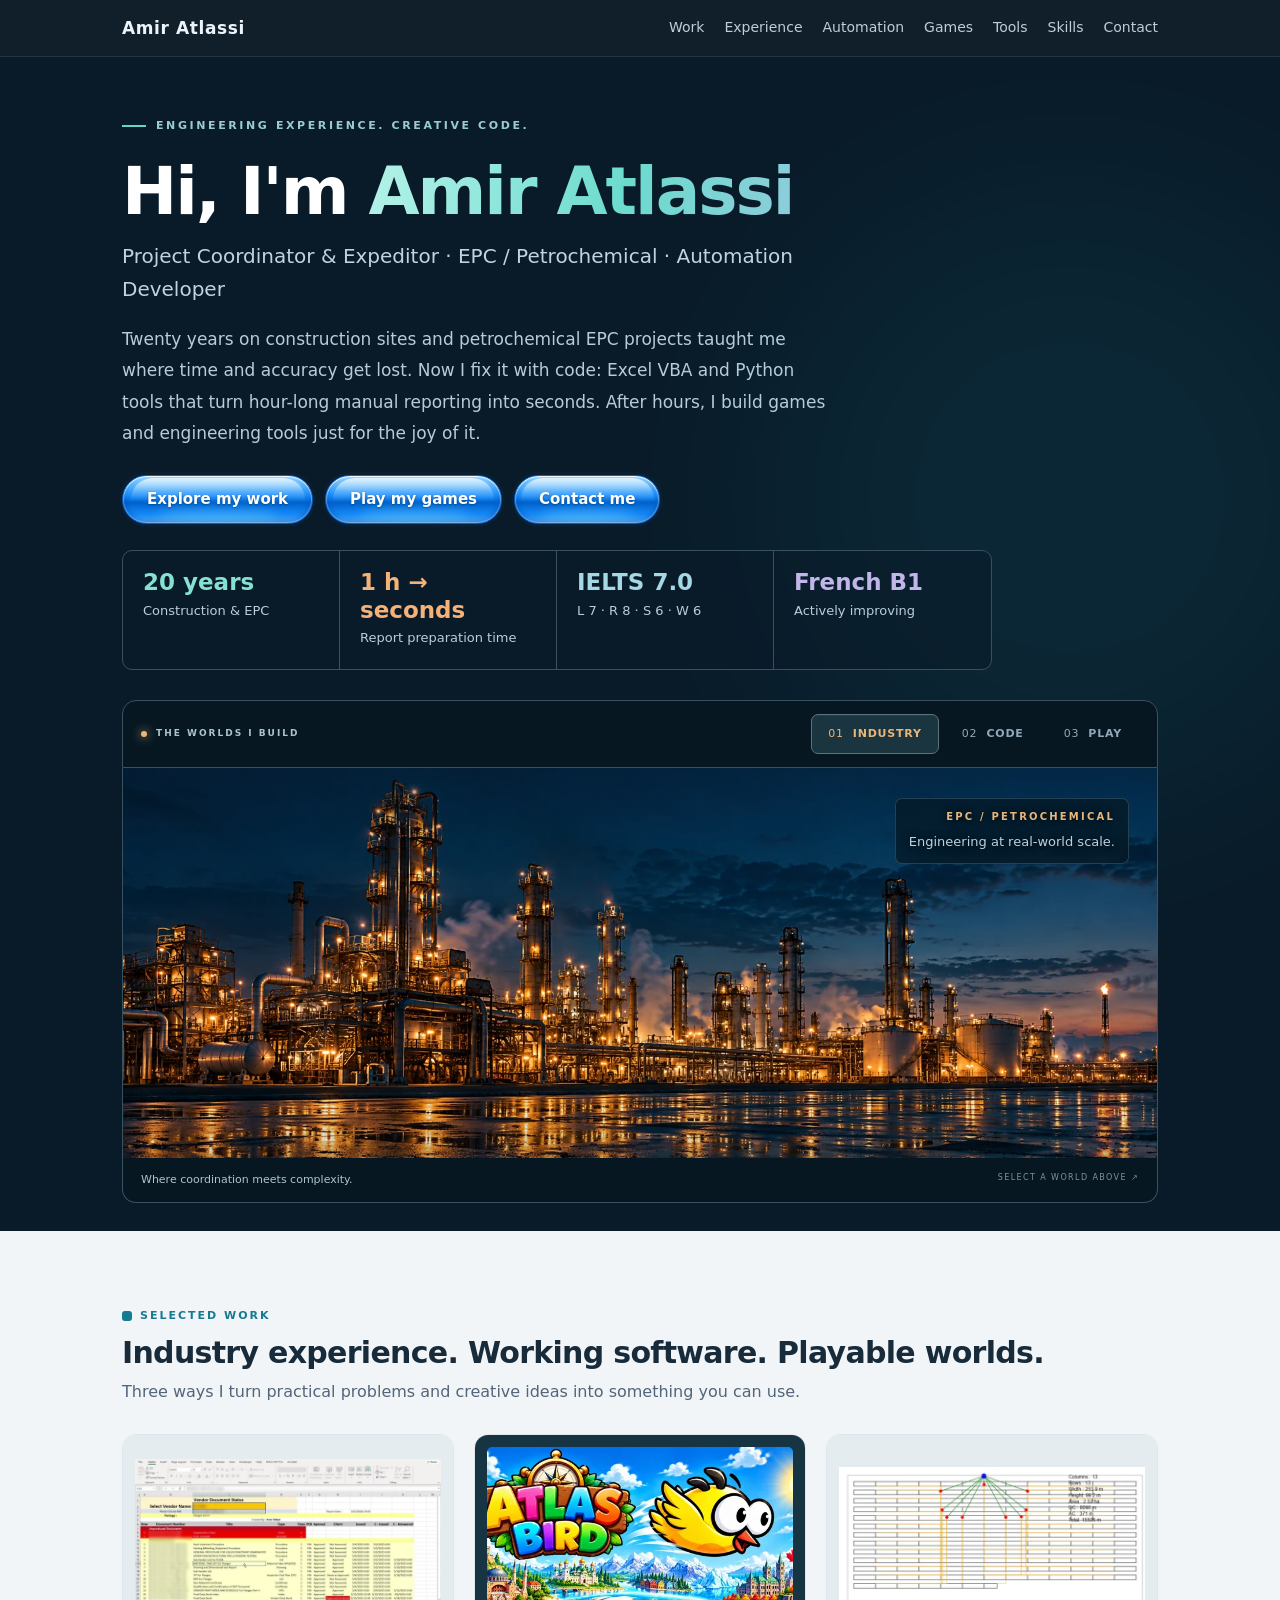
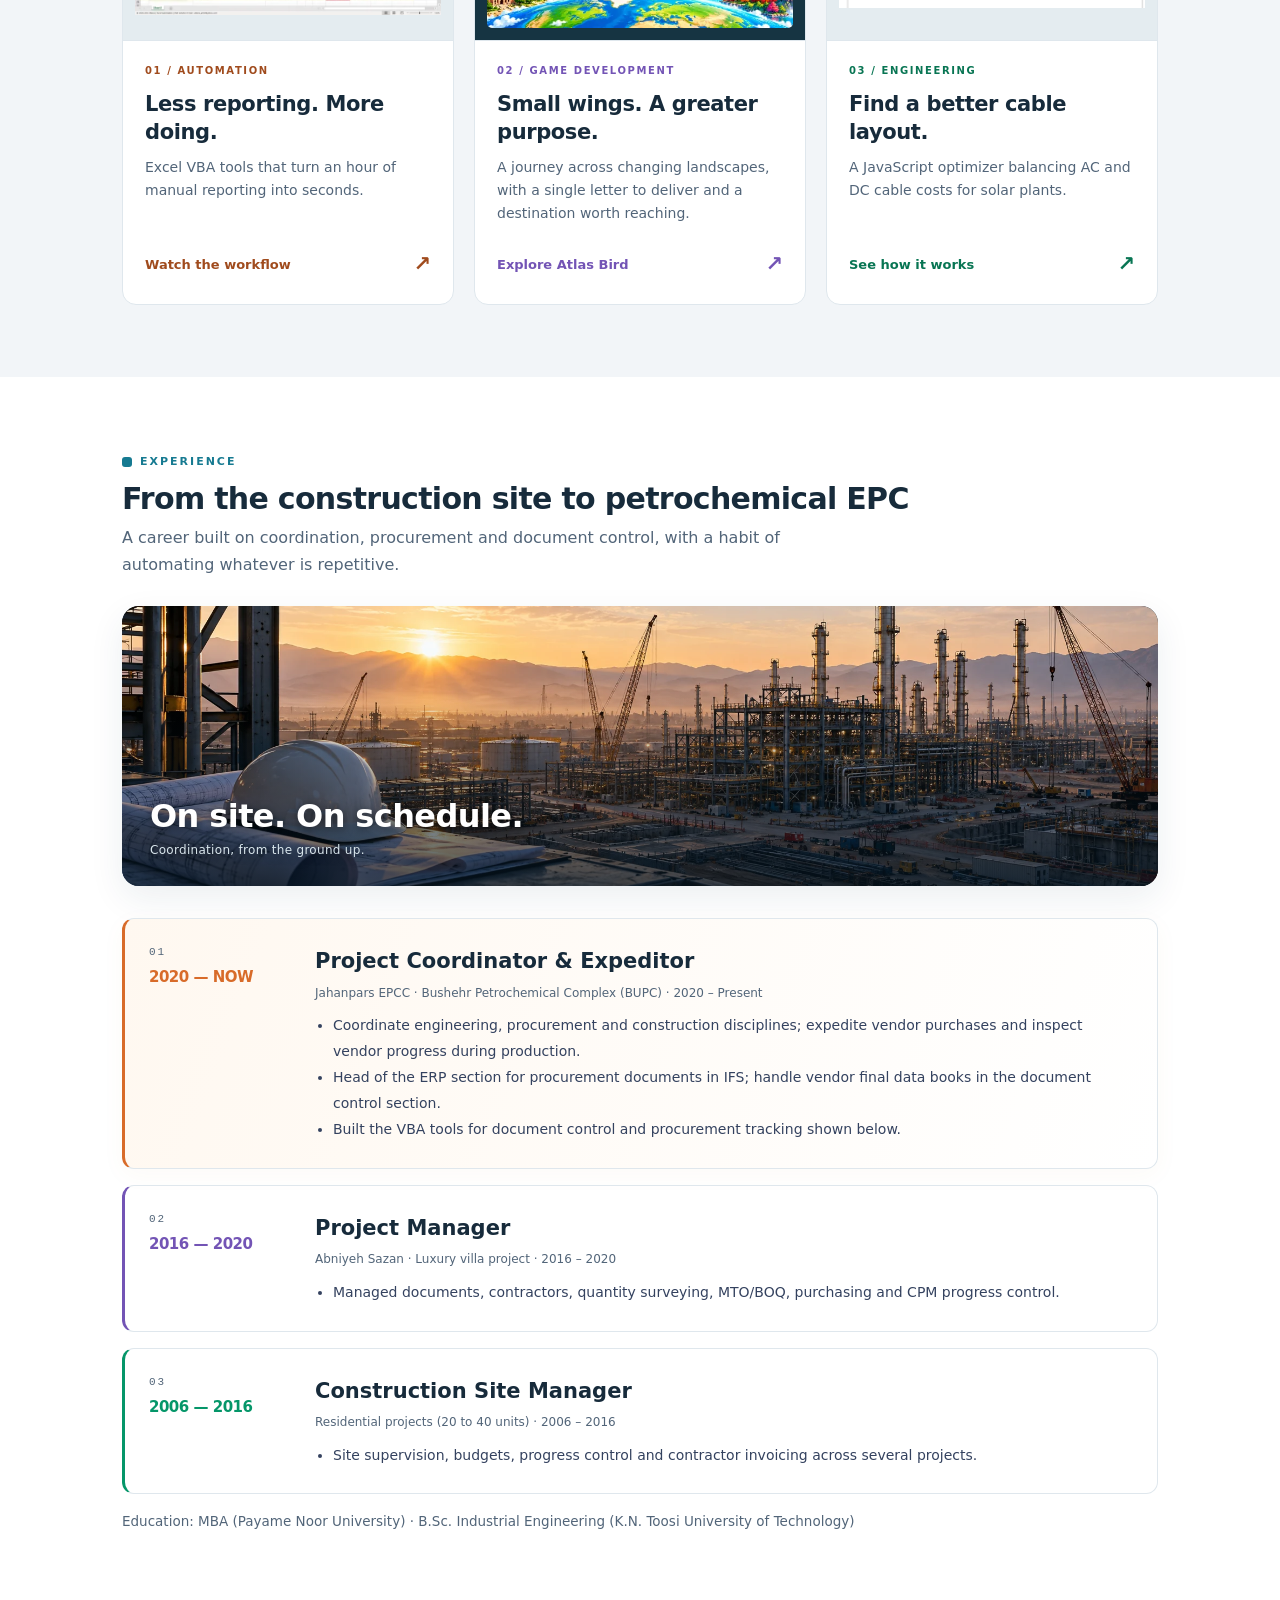
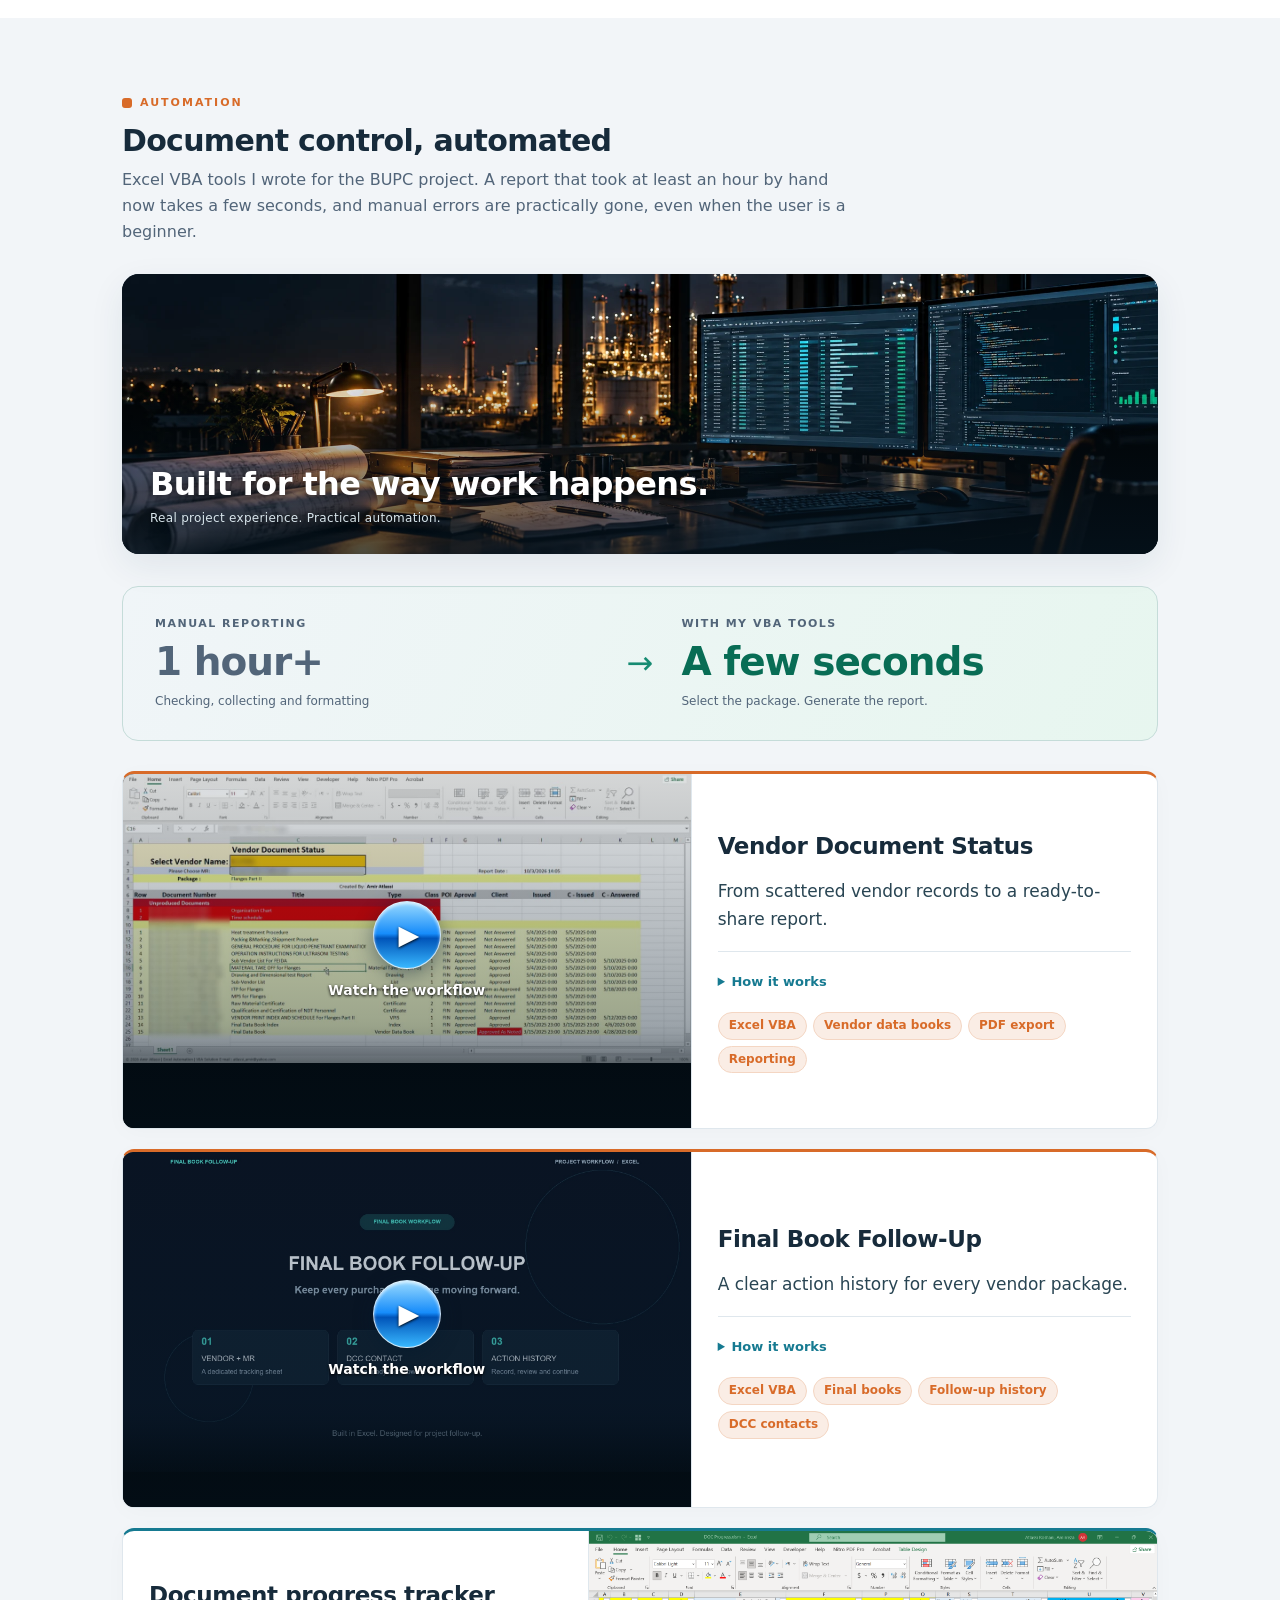
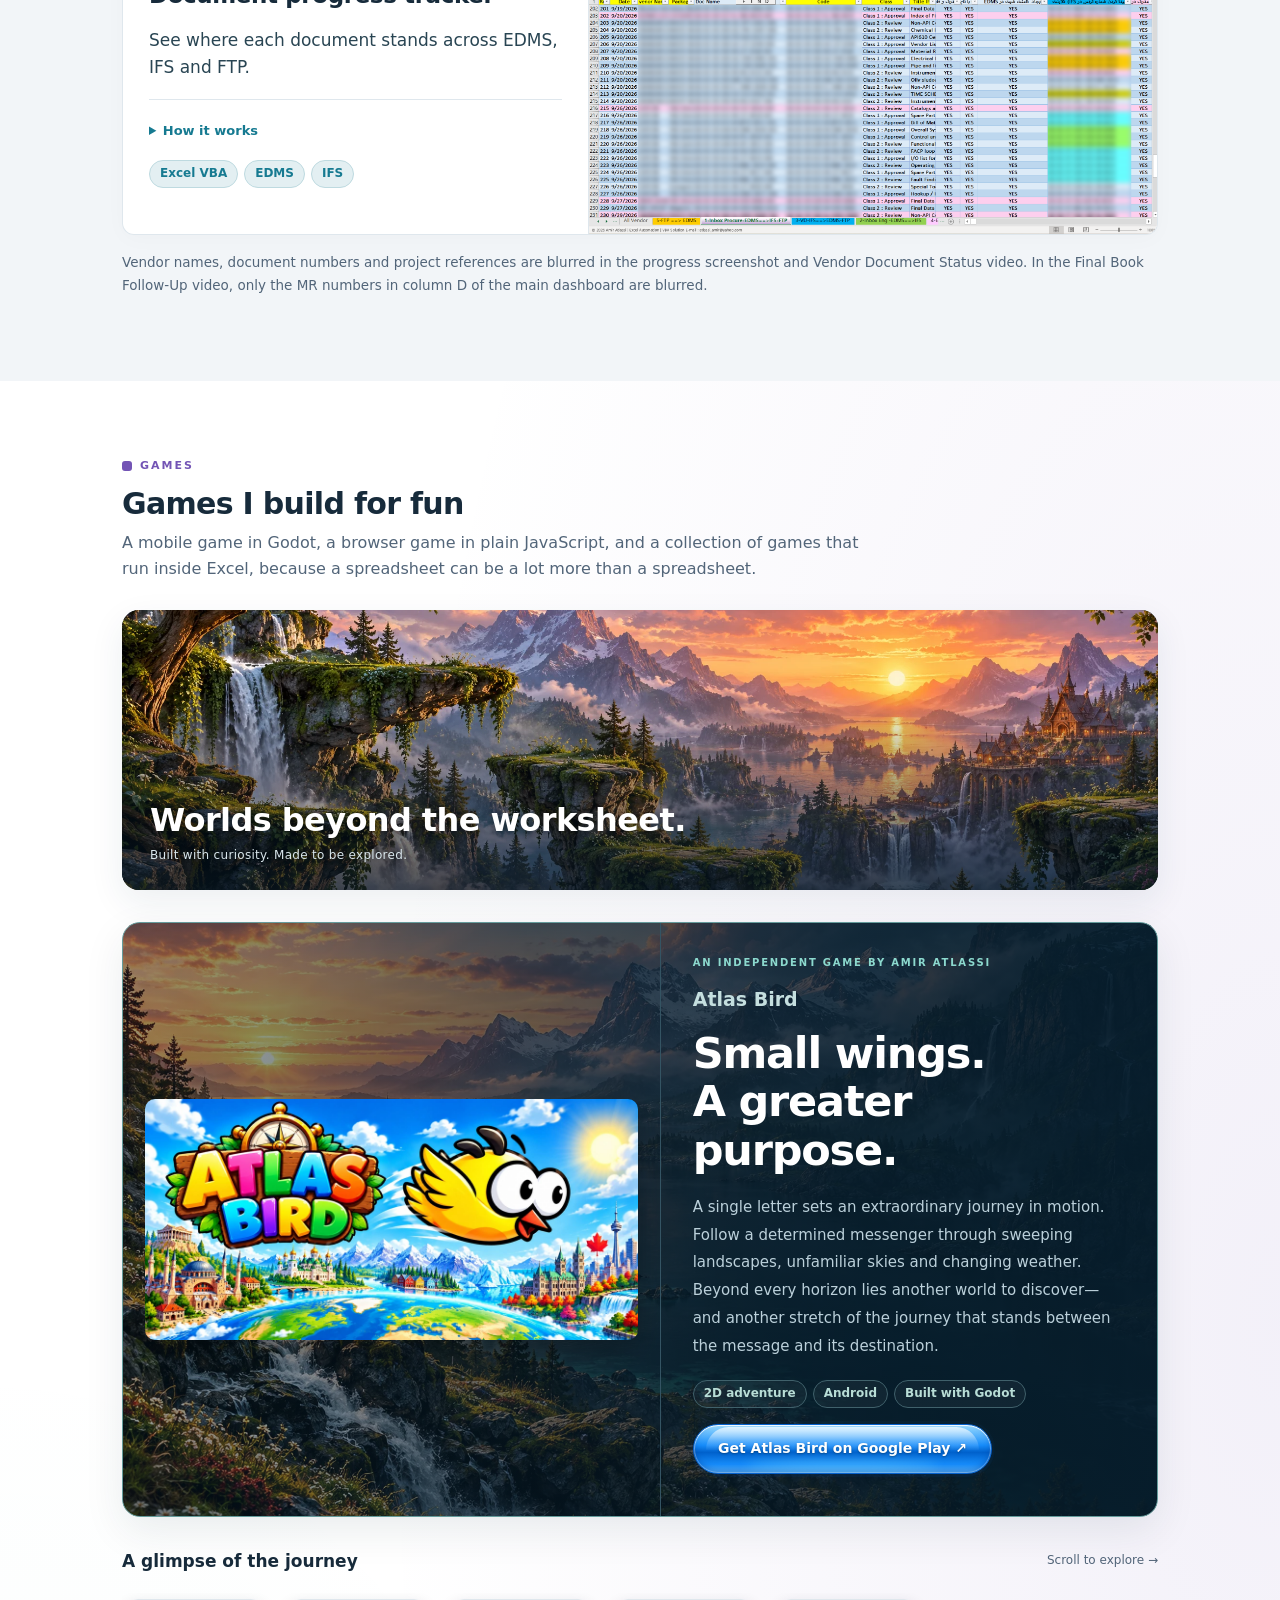
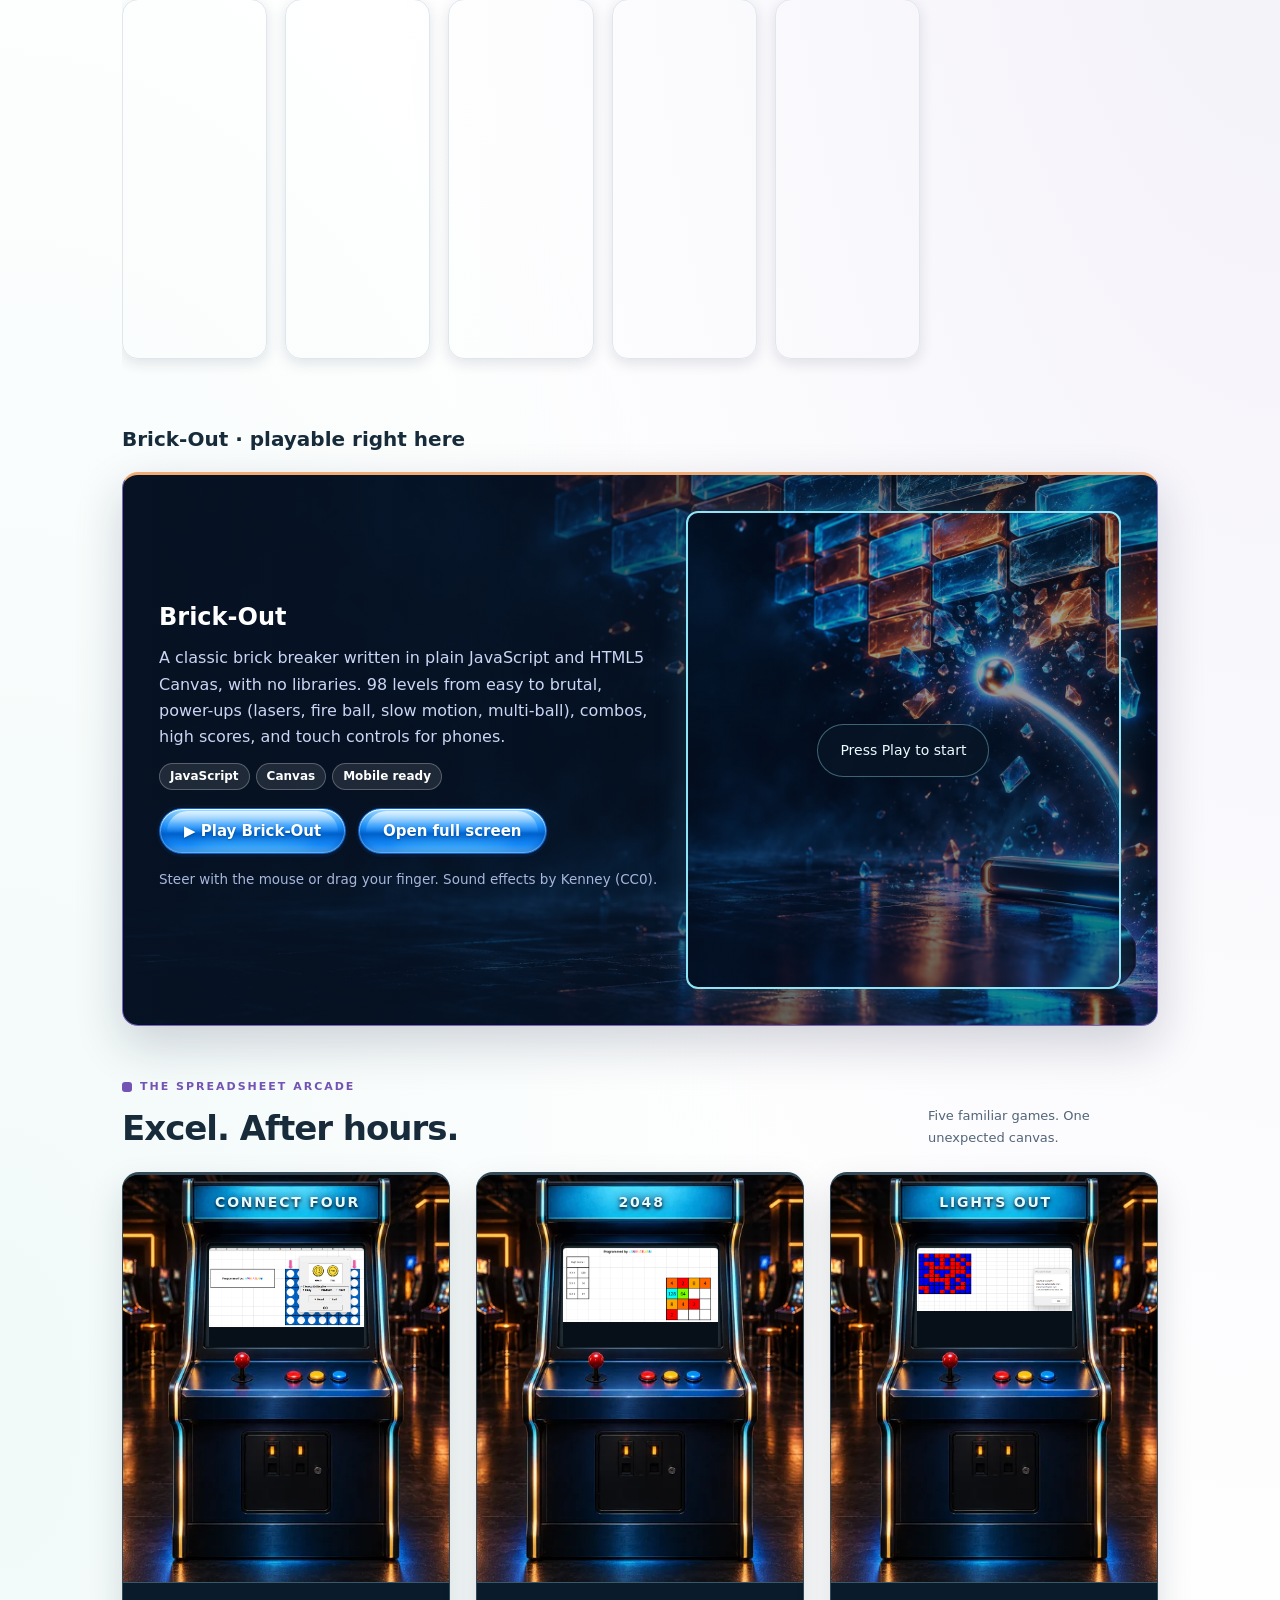
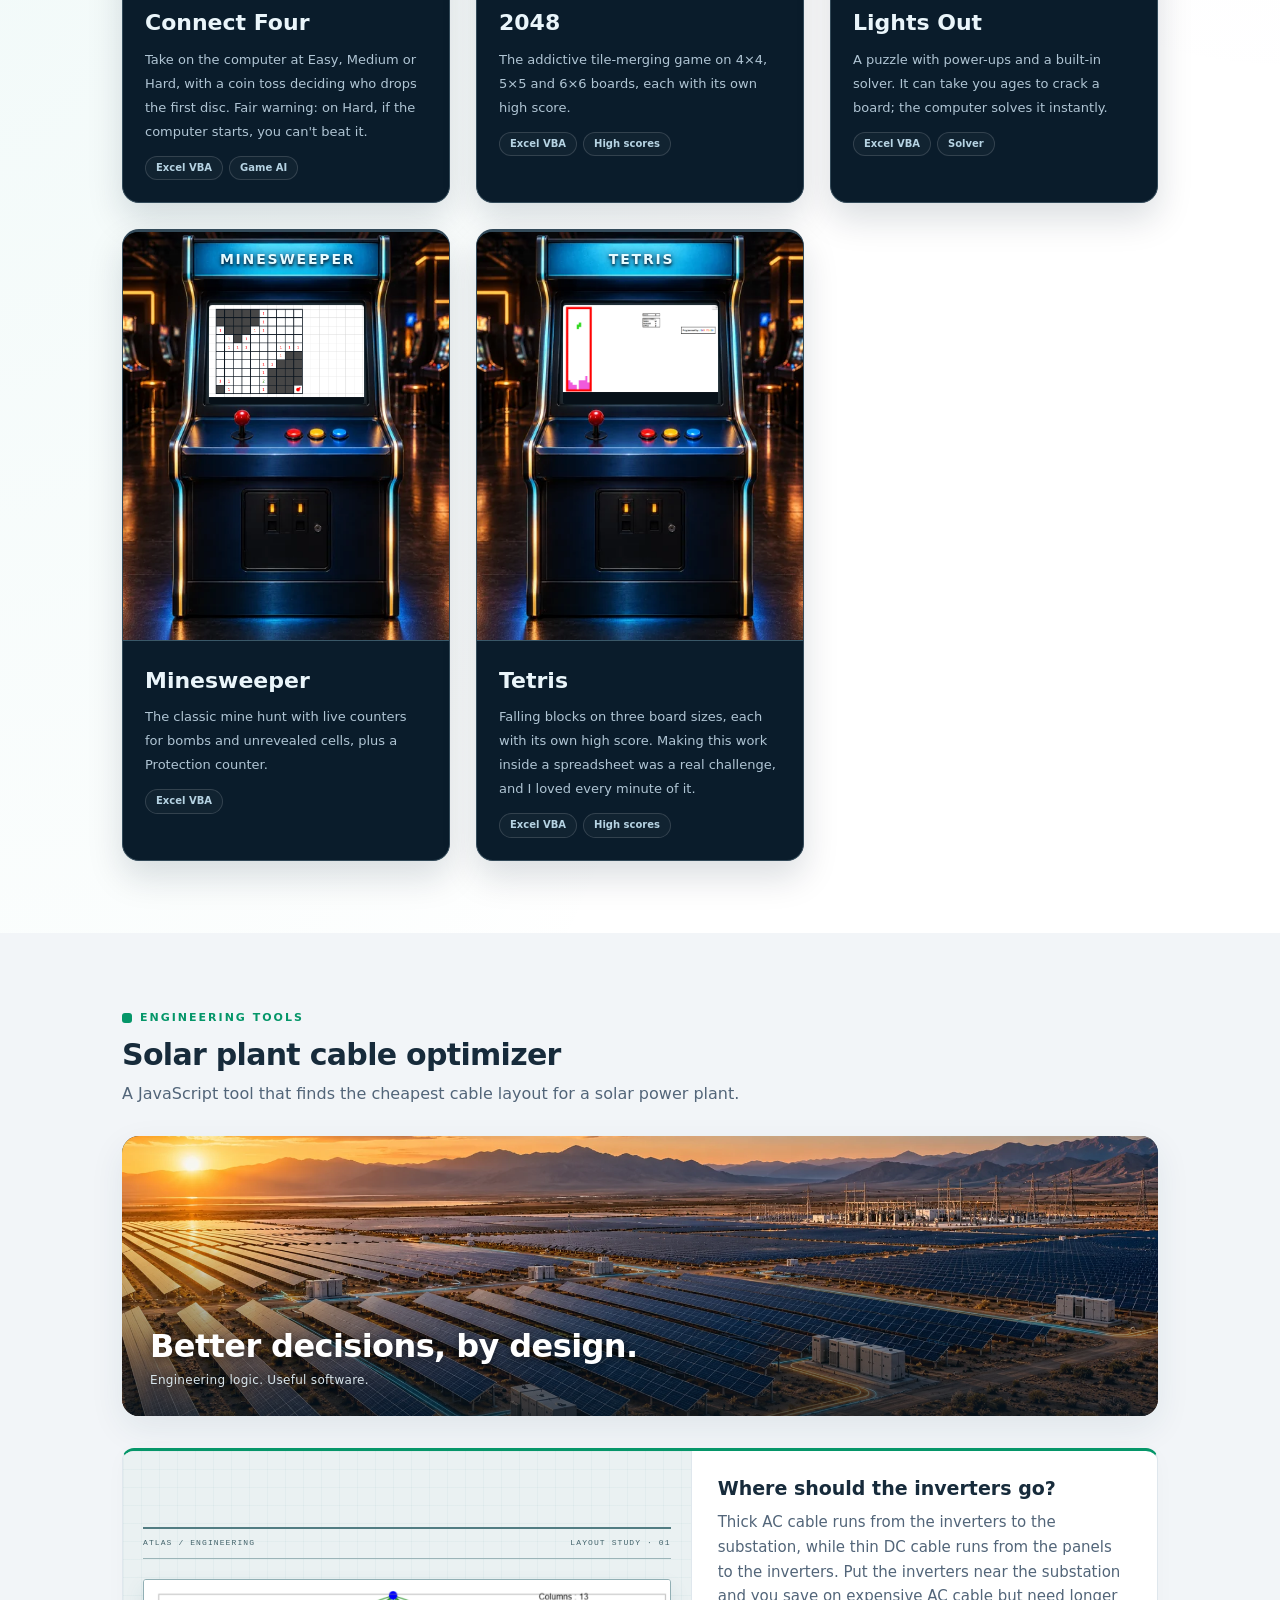
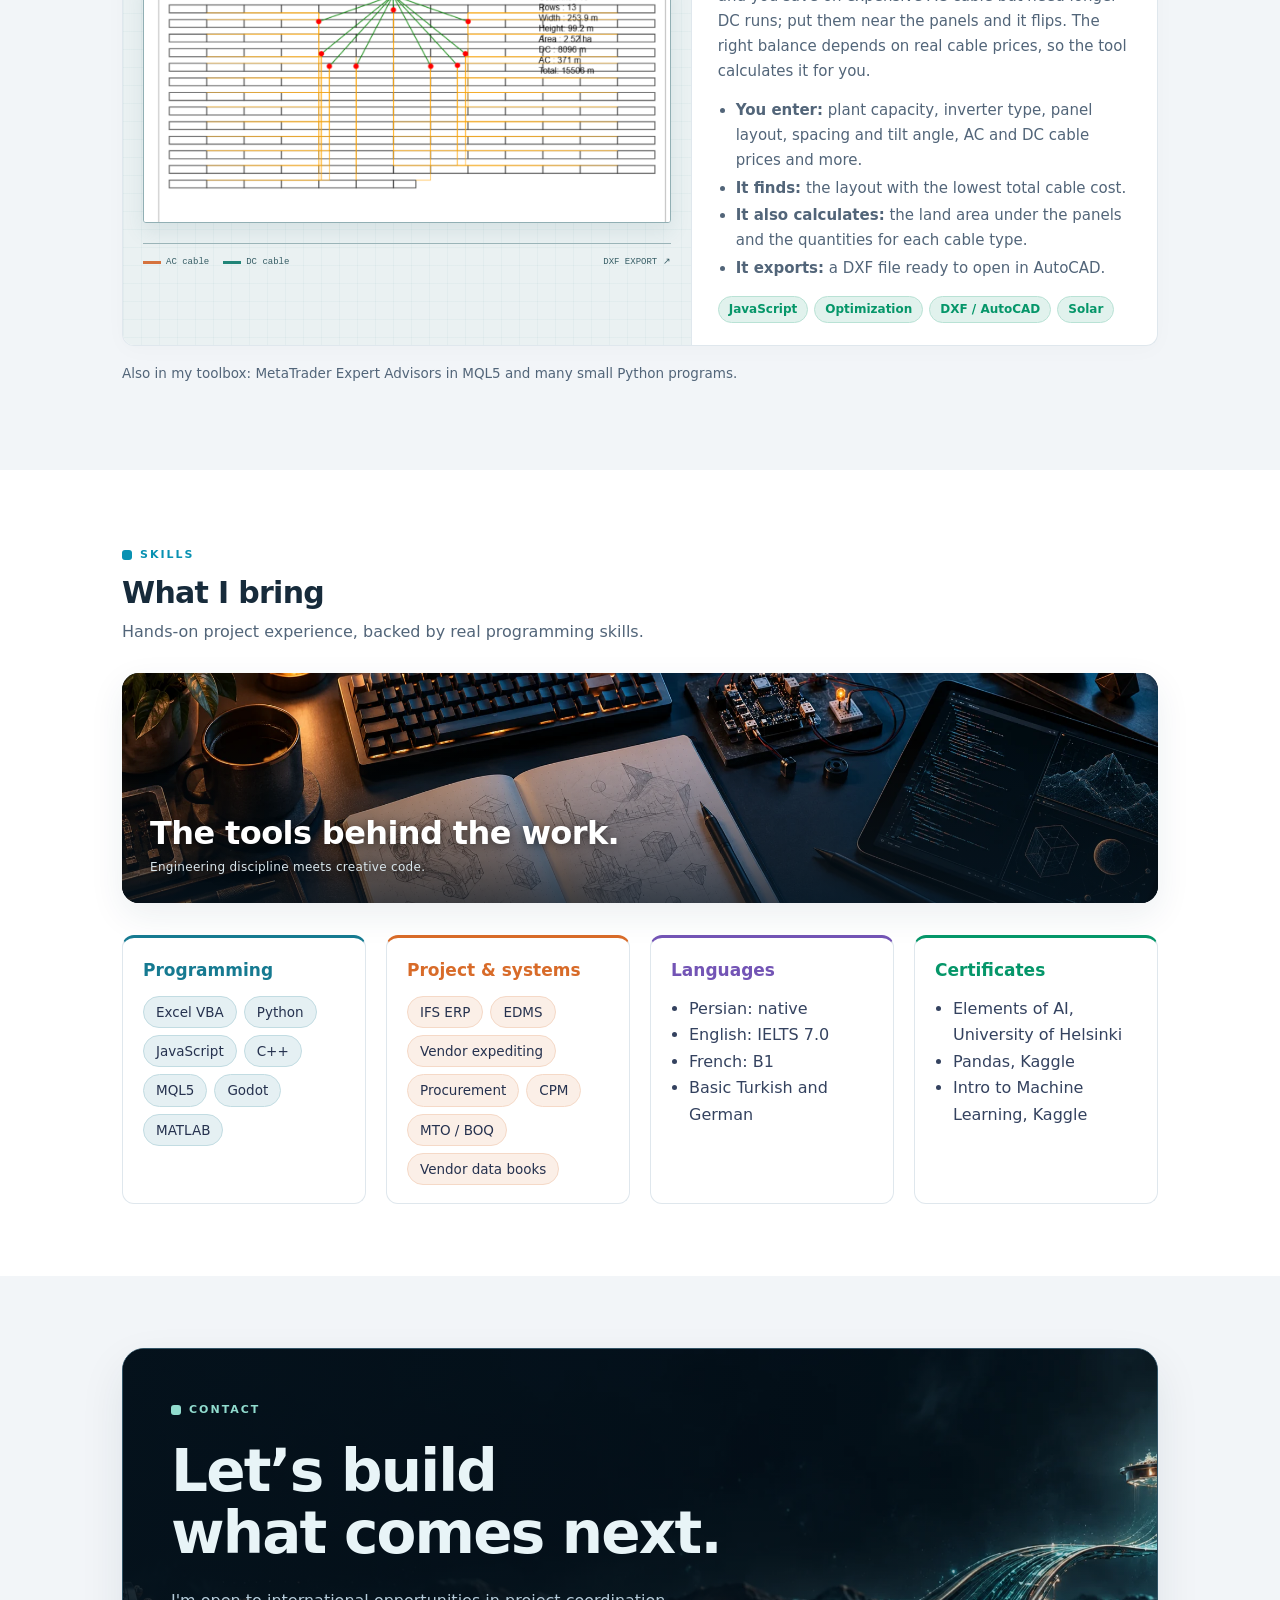
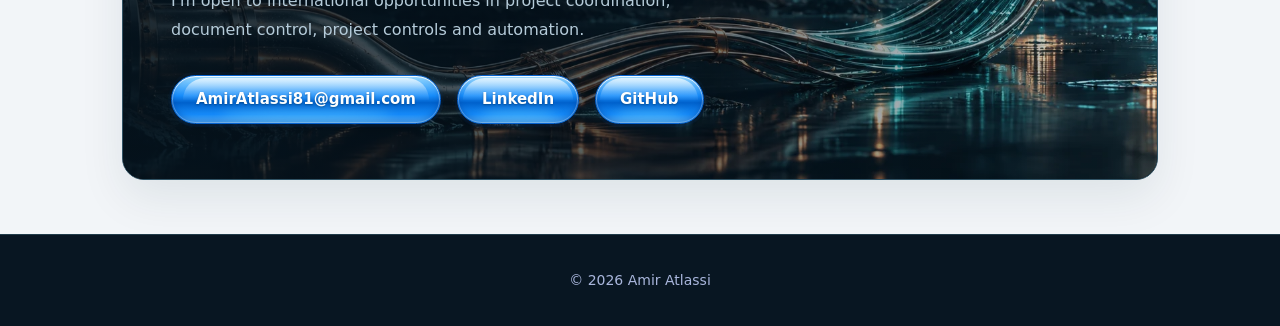
==== commit 6958223c: "2 pics added" ====
--- a/index.html
+++ b/index.html
@@ -14,7 +14,7 @@
 <meta property="og:description" content="20 years in EPC and petrochemical projects. Excel VBA and Python automation, games and engineering tools.">
 <meta property="og:image" content="https://amiratlassi.github.io/assets/doc-status-poster.jpg">
 <meta name="description" content="Project coordinator and expeditor with 20 years in construction and petrochemical EPC. Builds Excel VBA and Python automation for document control and procurement, plus games and engineering tools.">
-<link rel="stylesheet" href="assets/css/site.css?v=final-play-only-1">
+<link rel="stylesheet" href="assets/css/site.css?v=bespoke-games-2">
 </head>
 <body id="top">
 <a class="skip-link" href="#main-content">Skip to content</a>
@@ -198,6 +198,6 @@
 </main>
 <footer>© 2026 Amir Atlassi</footer>
 <div id="lb" role="dialog" aria-modal="true" aria-label="Image preview" tabindex="-1"><button id="lbClose" type="button" aria-label="Close image preview" style="position:absolute;right:20px;top:15px;color:white;background:#183342;border:1px solid #78949e;border-radius:6px;font-size:24px;cursor:pointer;padding:2px 12px">×</button><img alt=""></div>
-<script src="assets/js/site.js?v=final-play-only-1" defer></script>
+<script src="assets/js/site.js?v=bespoke-games-2" defer></script>
 </body>
-</html>+</html>
--- a/assets/css/site.css
+++ b/assets/css/site.css
@@ -357,3 +357,10 @@
 header:not([data-world="play"]) .bird-airspace{opacity:0;visibility:hidden;pointer-events:none}
 header:not([data-world="play"]) .flying-bird{pointer-events:none}
 header[data-world="play"] .bird-airspace{opacity:1;visibility:visible}
+/* Bespoke game environments. */
+#atlas-bird.atlas-showcase{background:linear-gradient(90deg,#071d2c66,#071d2ce8),url('../art/atlas-environment.webp') center/cover;border-color:#649b9b}
+#atlas-bird.atlas-showcase .pic{background:transparent}
+#games .play{background:linear-gradient(90deg,#071325ed,#07132577),url('../art/brick-environment.webp') center/cover;border:1px solid #7766bb;border-top:3px solid #f1ab75;padding:36px;box-shadow:0 18px 48px #101d3830}
+#games .play .frame{background:linear-gradient(#06112755,#06112799),url('../art/brick-environment.webp') 75% center/cover;border-color:#8fe5f5;box-shadow:0 0 32px #54bffb30}
+#games .frame>span{background:#071526df;padding:14px 22px;border:1px solid #90dced66;border-radius:30px;color:#edfaff!important}
+@media(max-width:780px){#games .play{padding:22px;background-position:65% center}#atlas-bird.atlas-showcase{background-position:35% center}}
